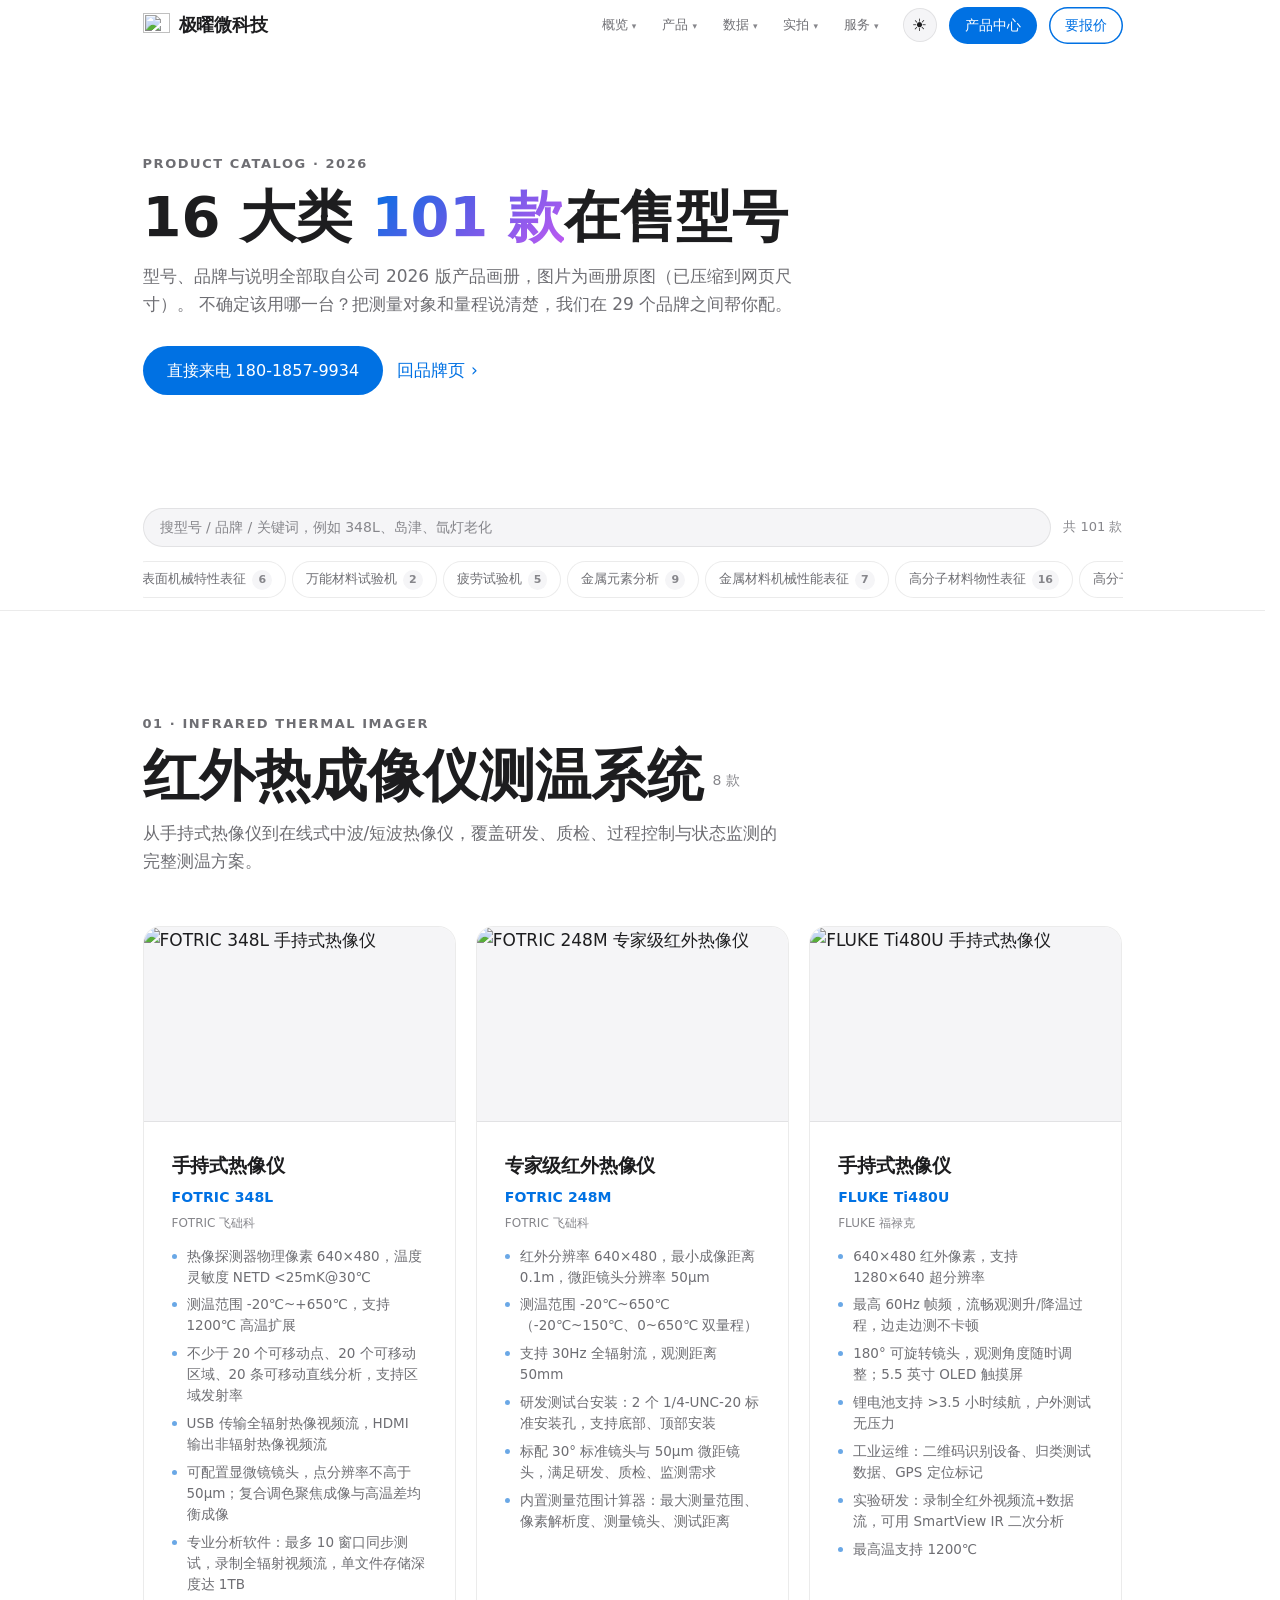
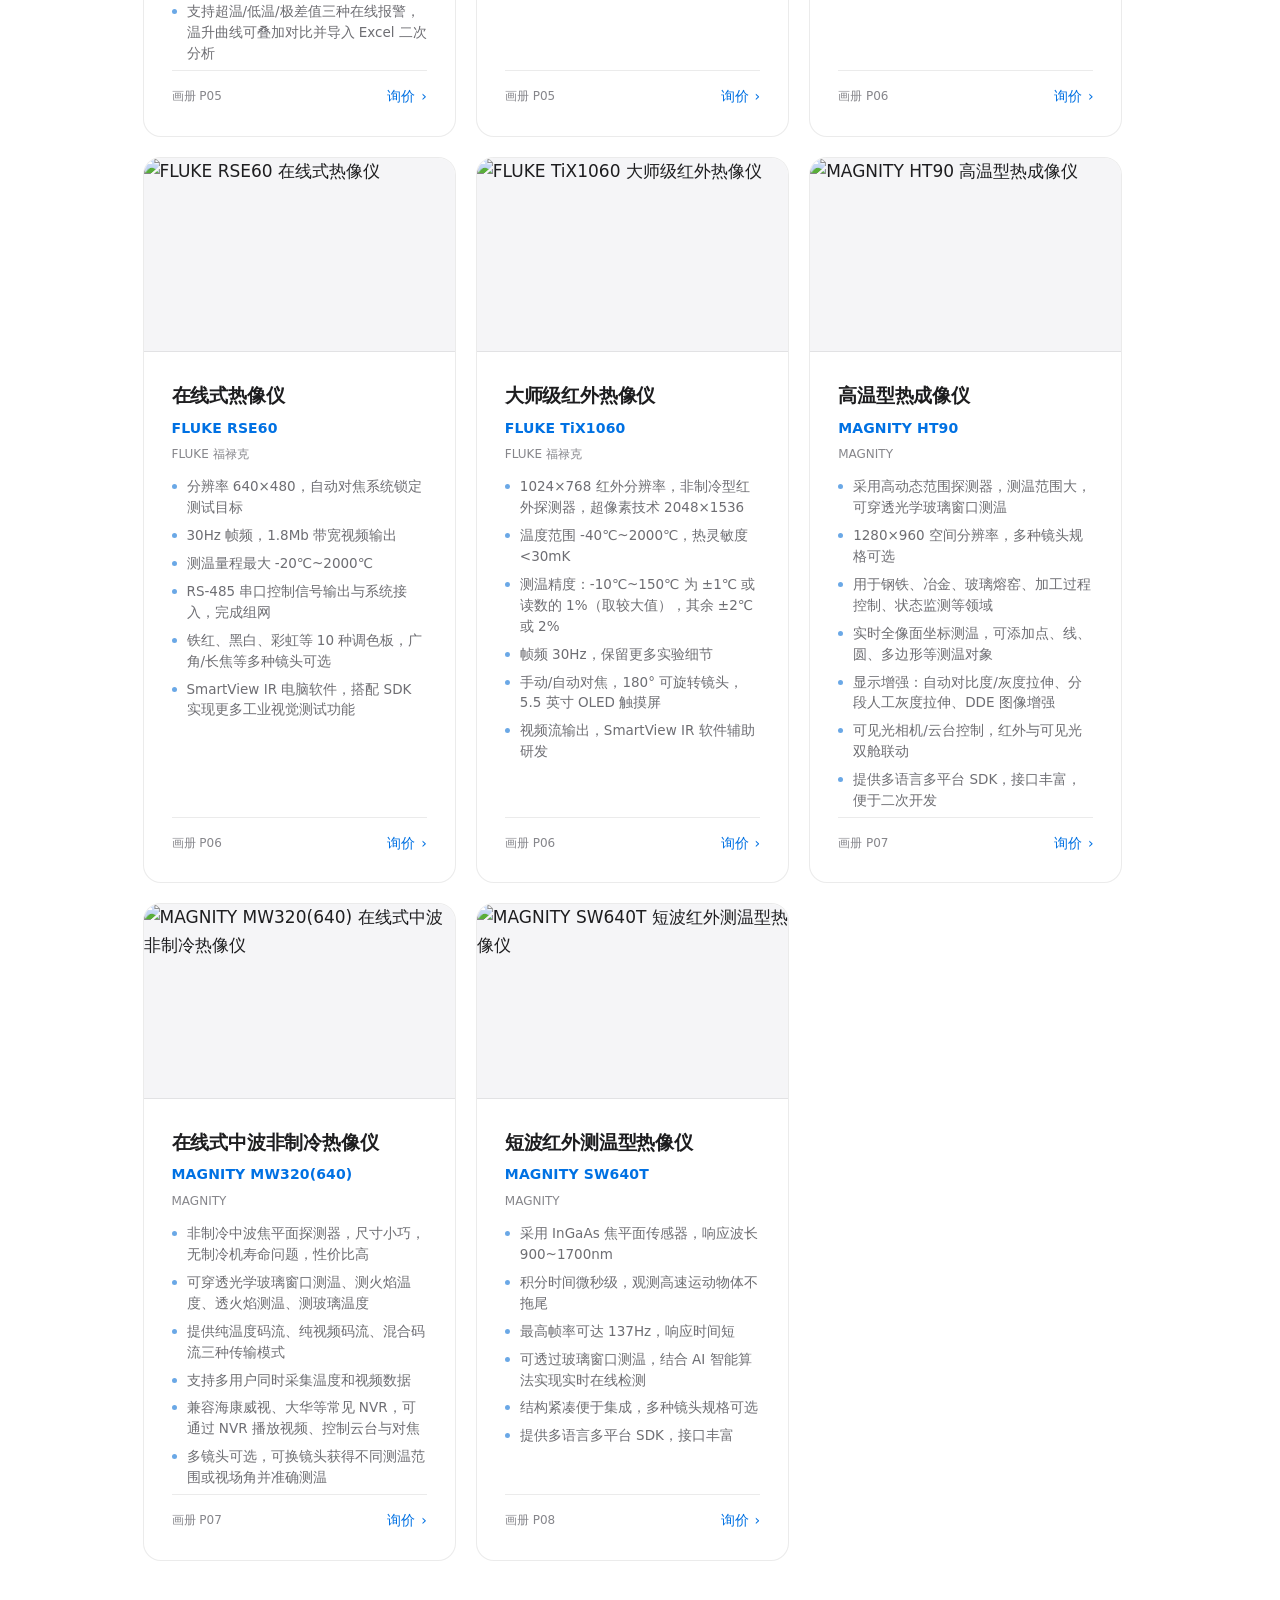
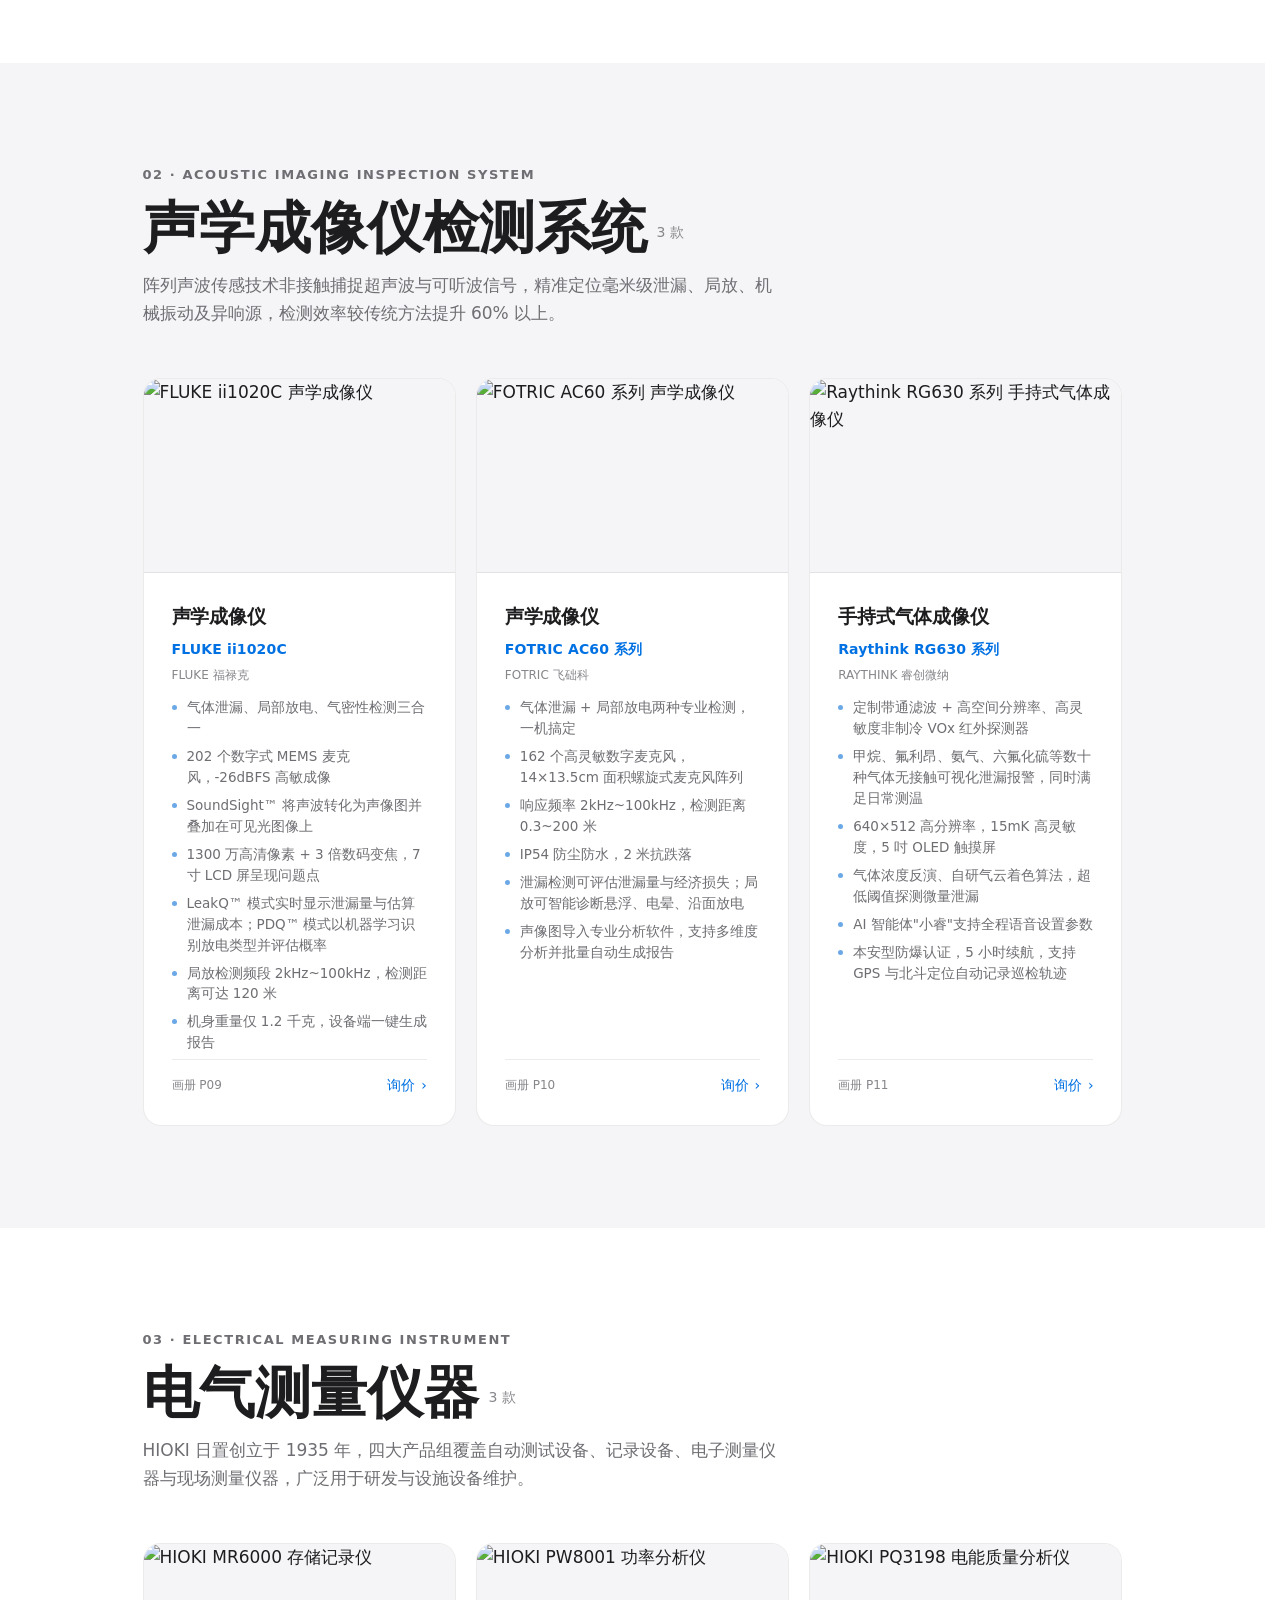
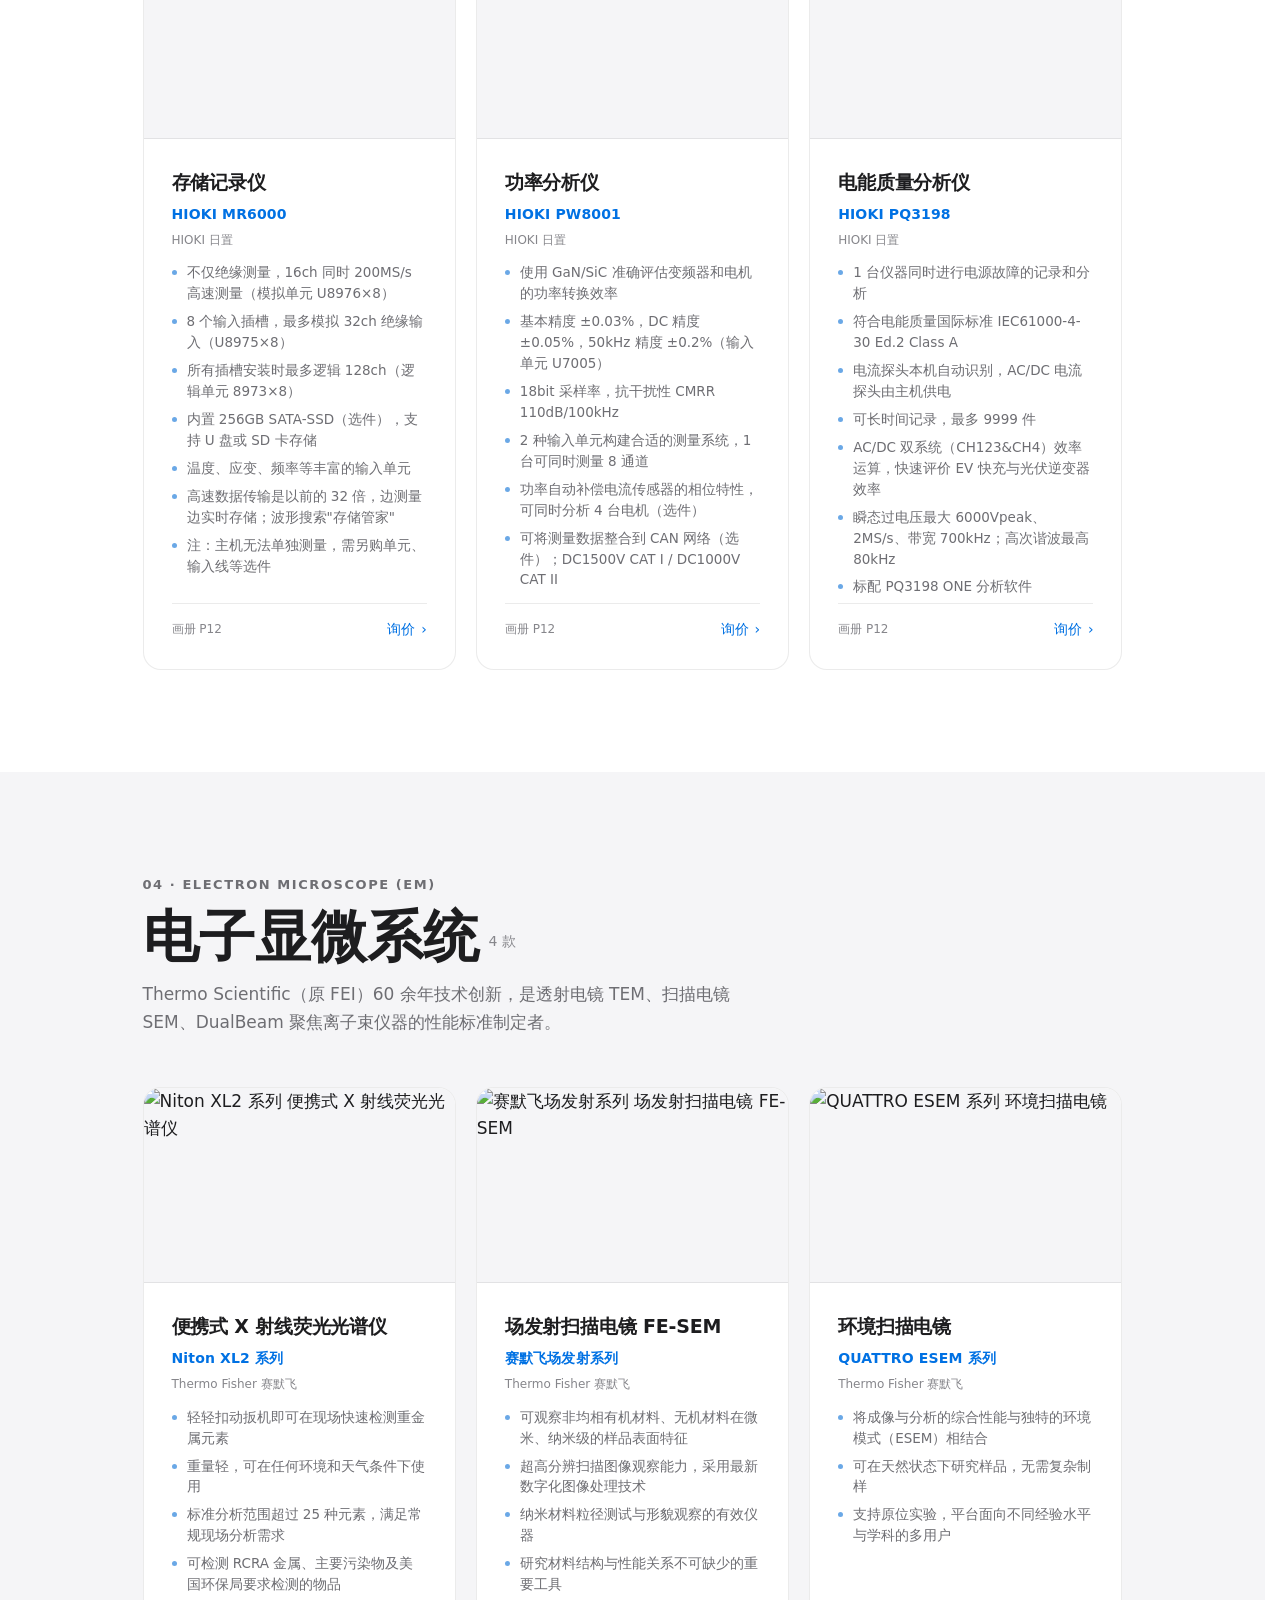
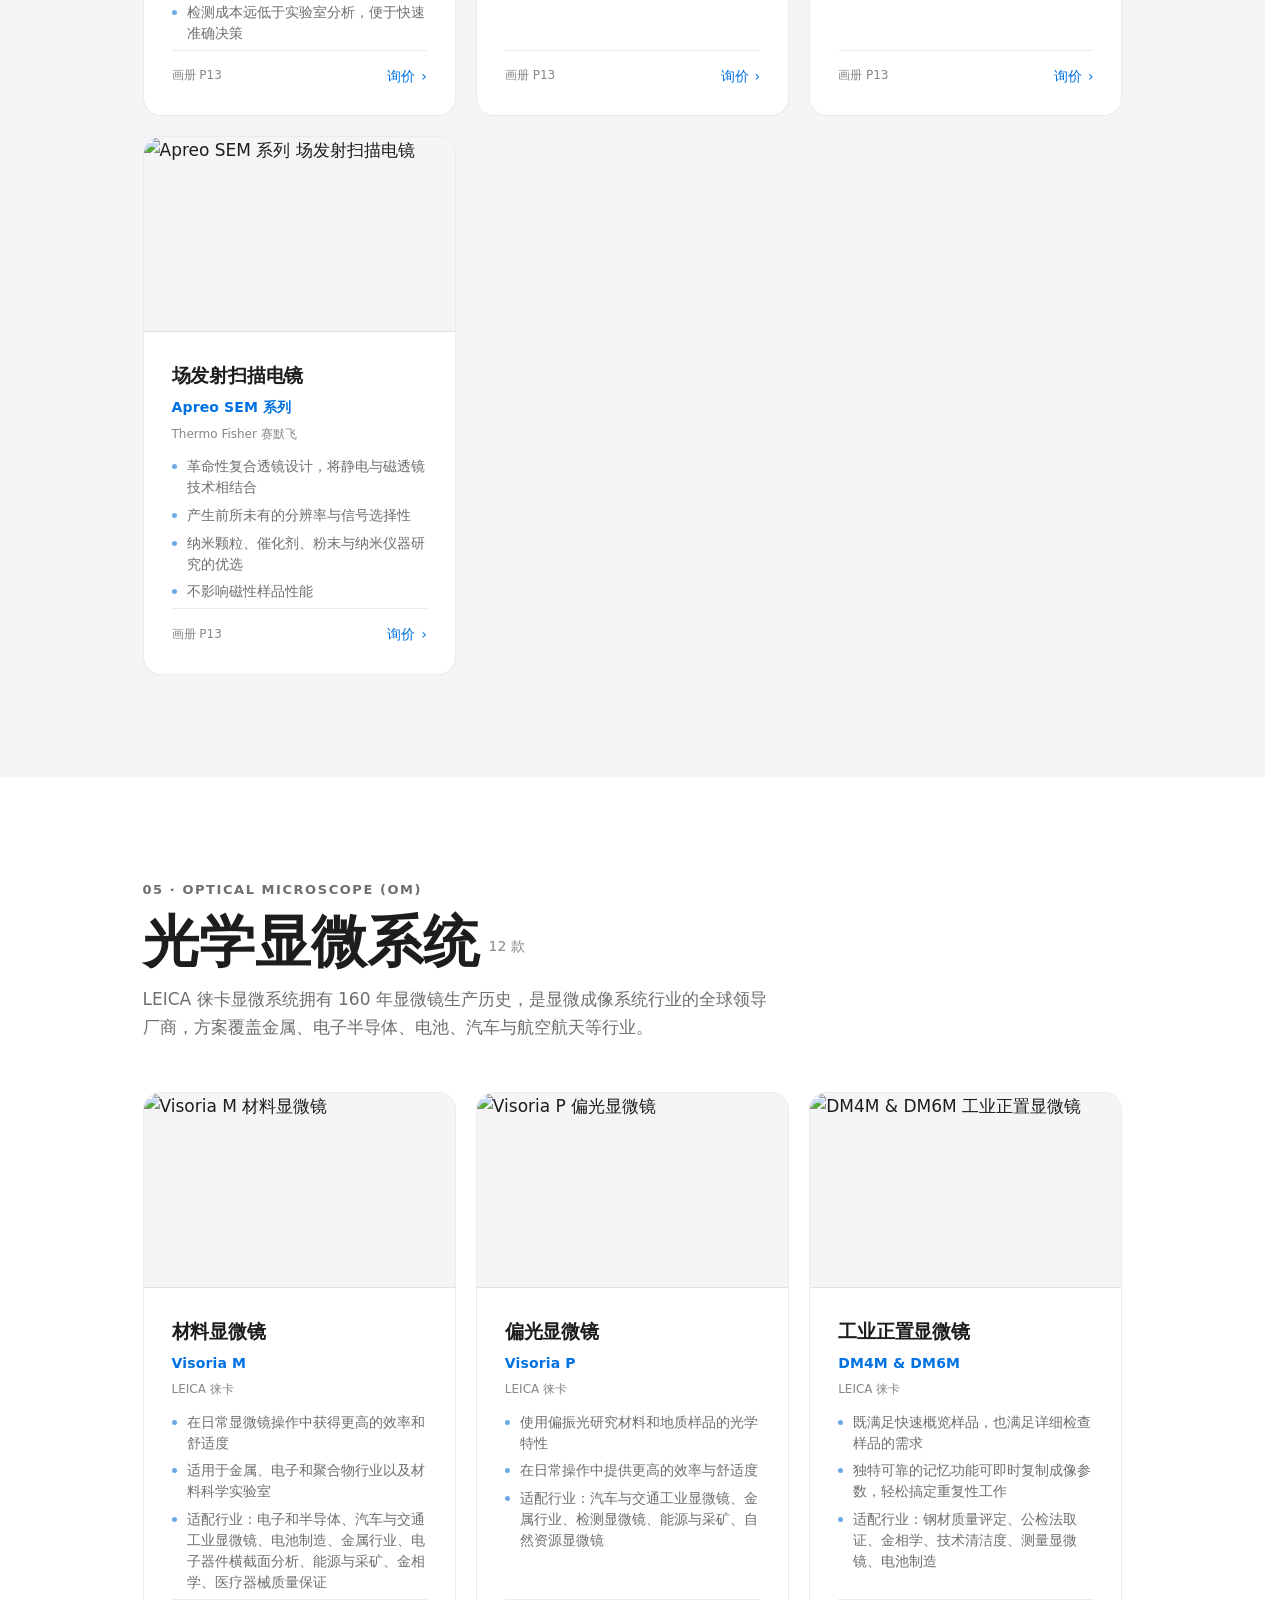
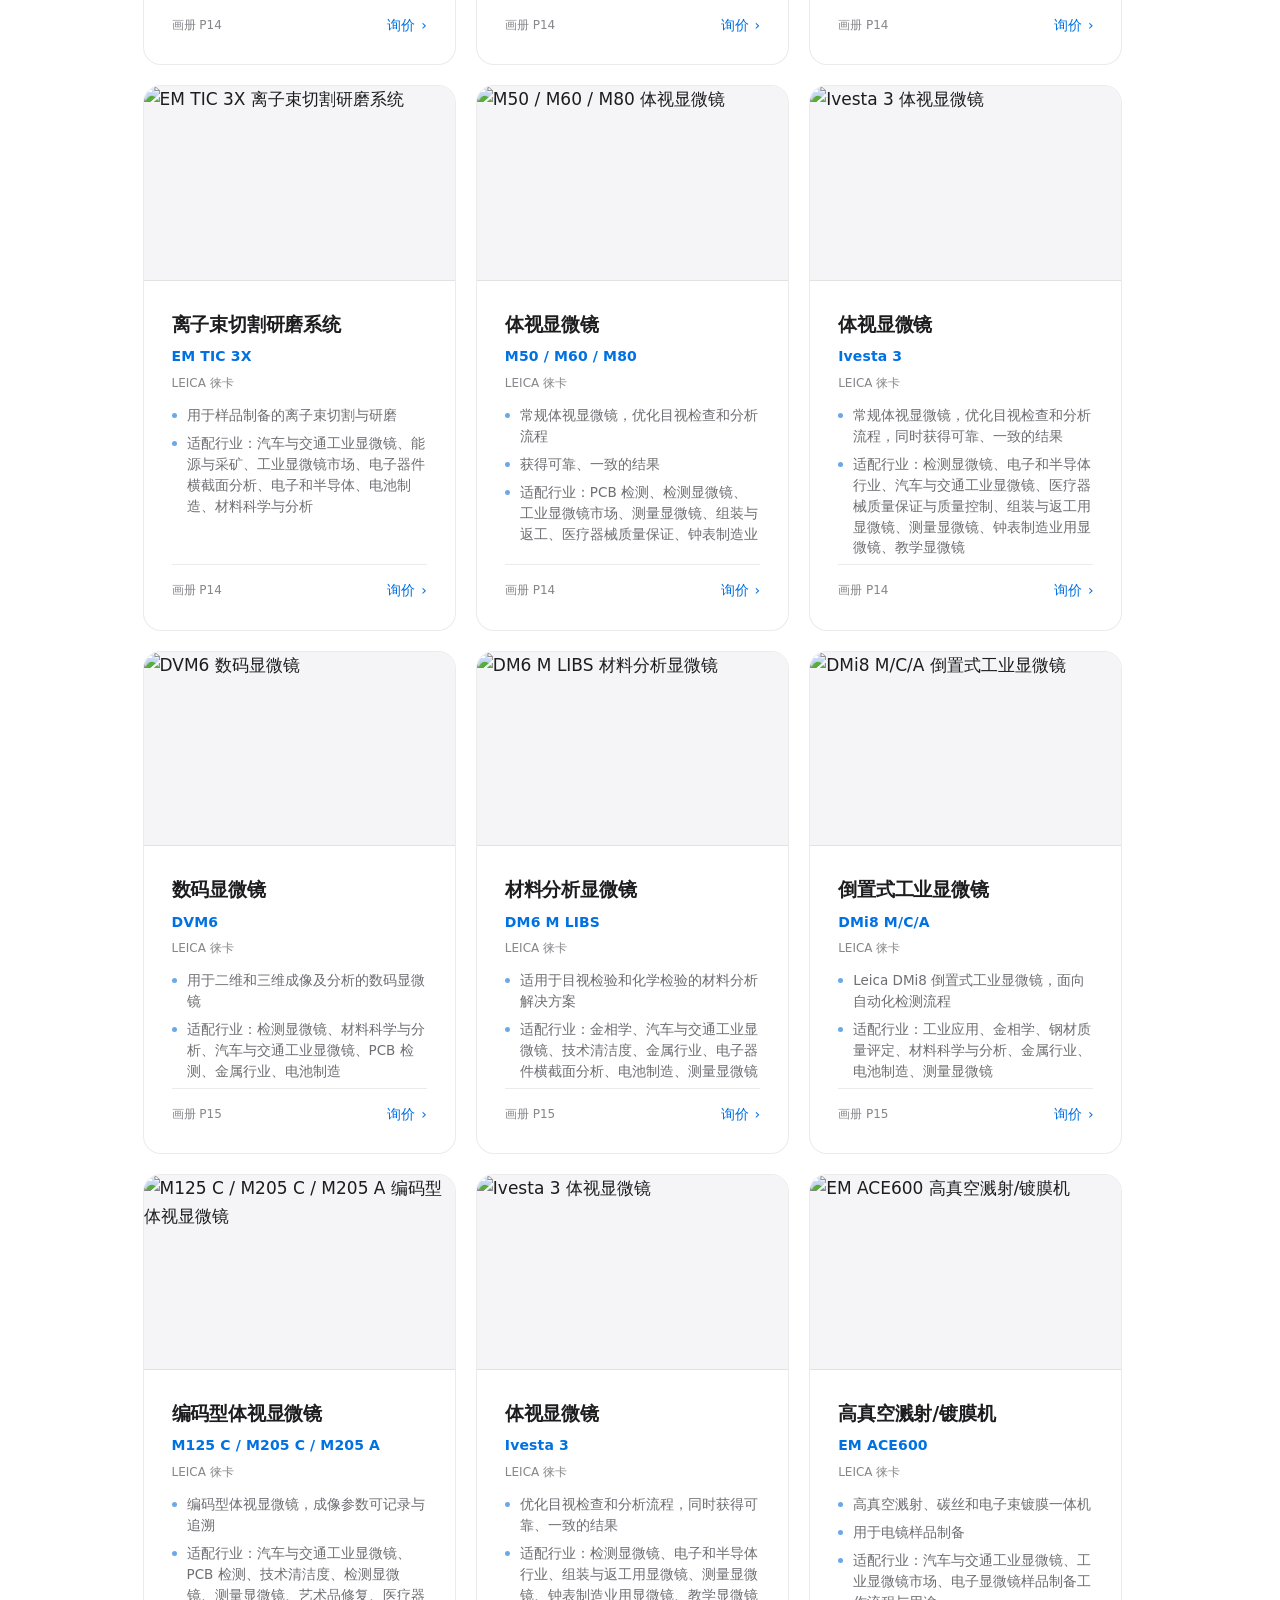
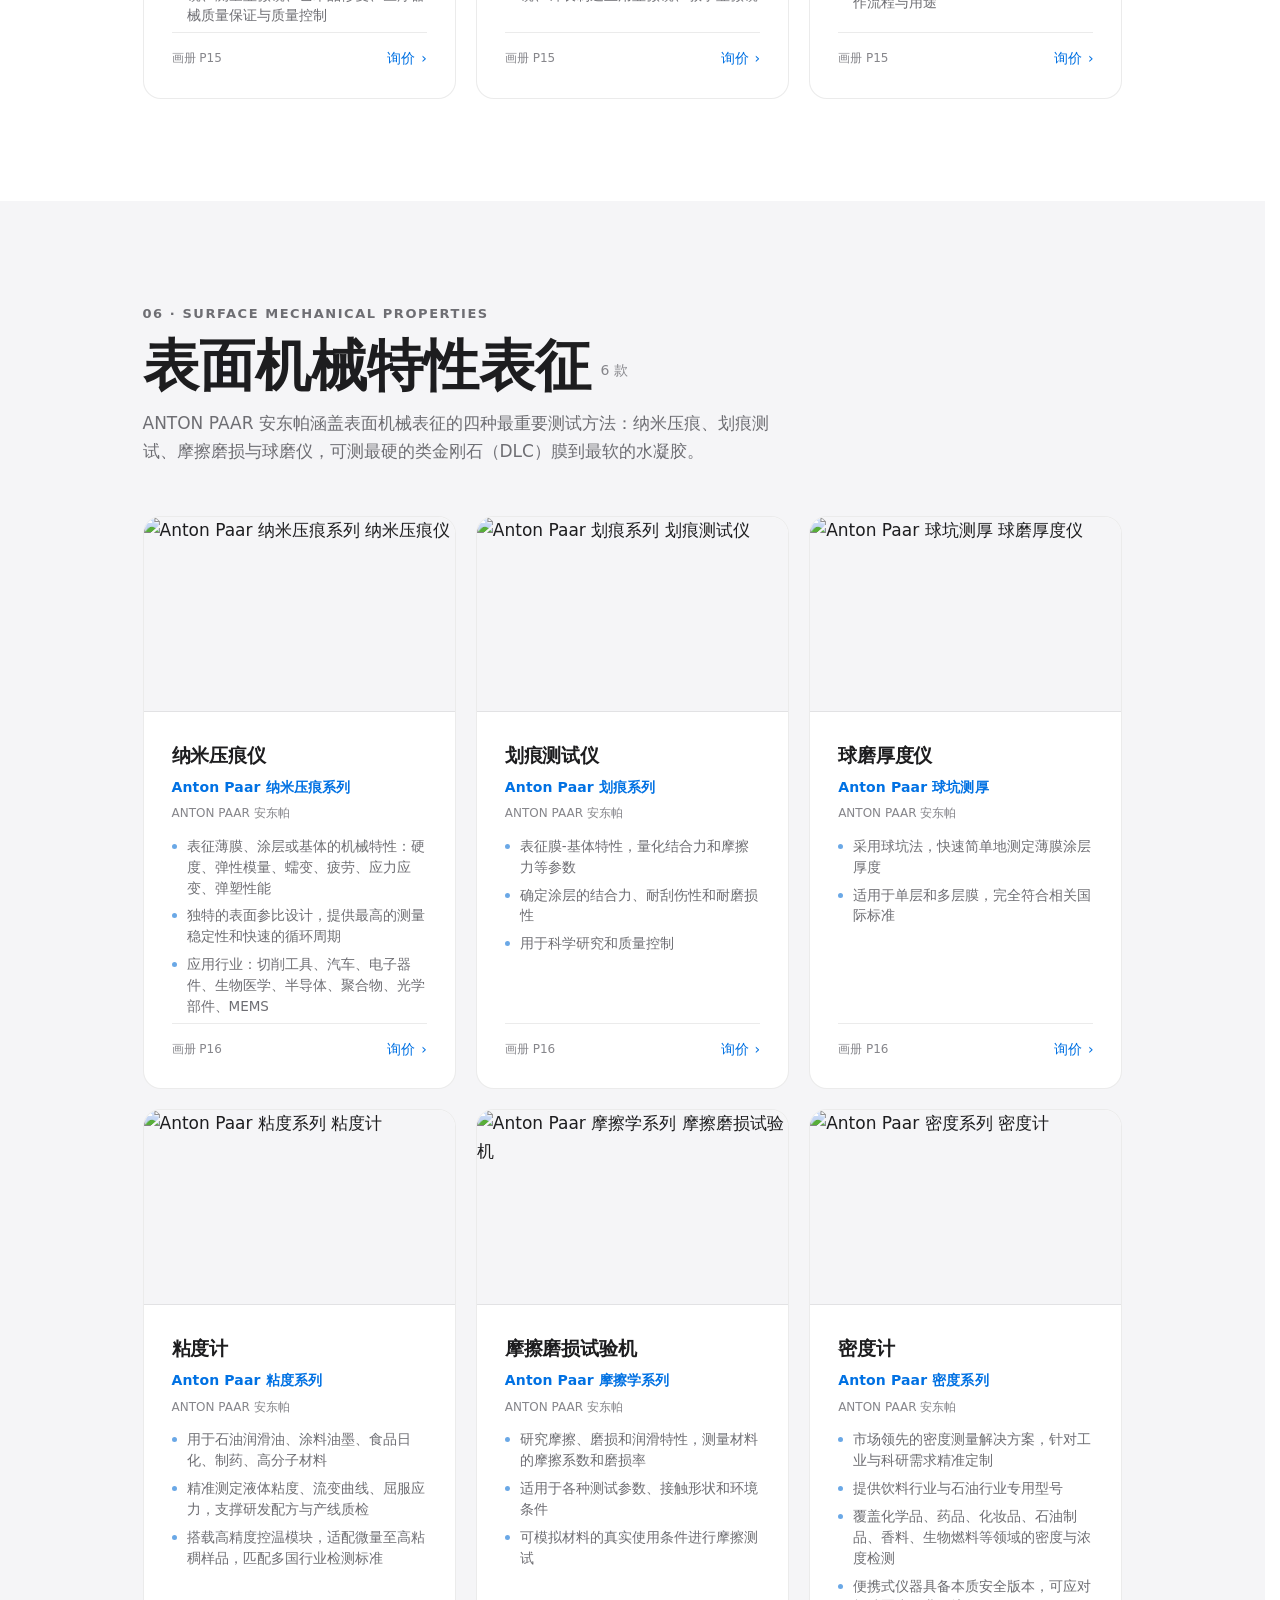
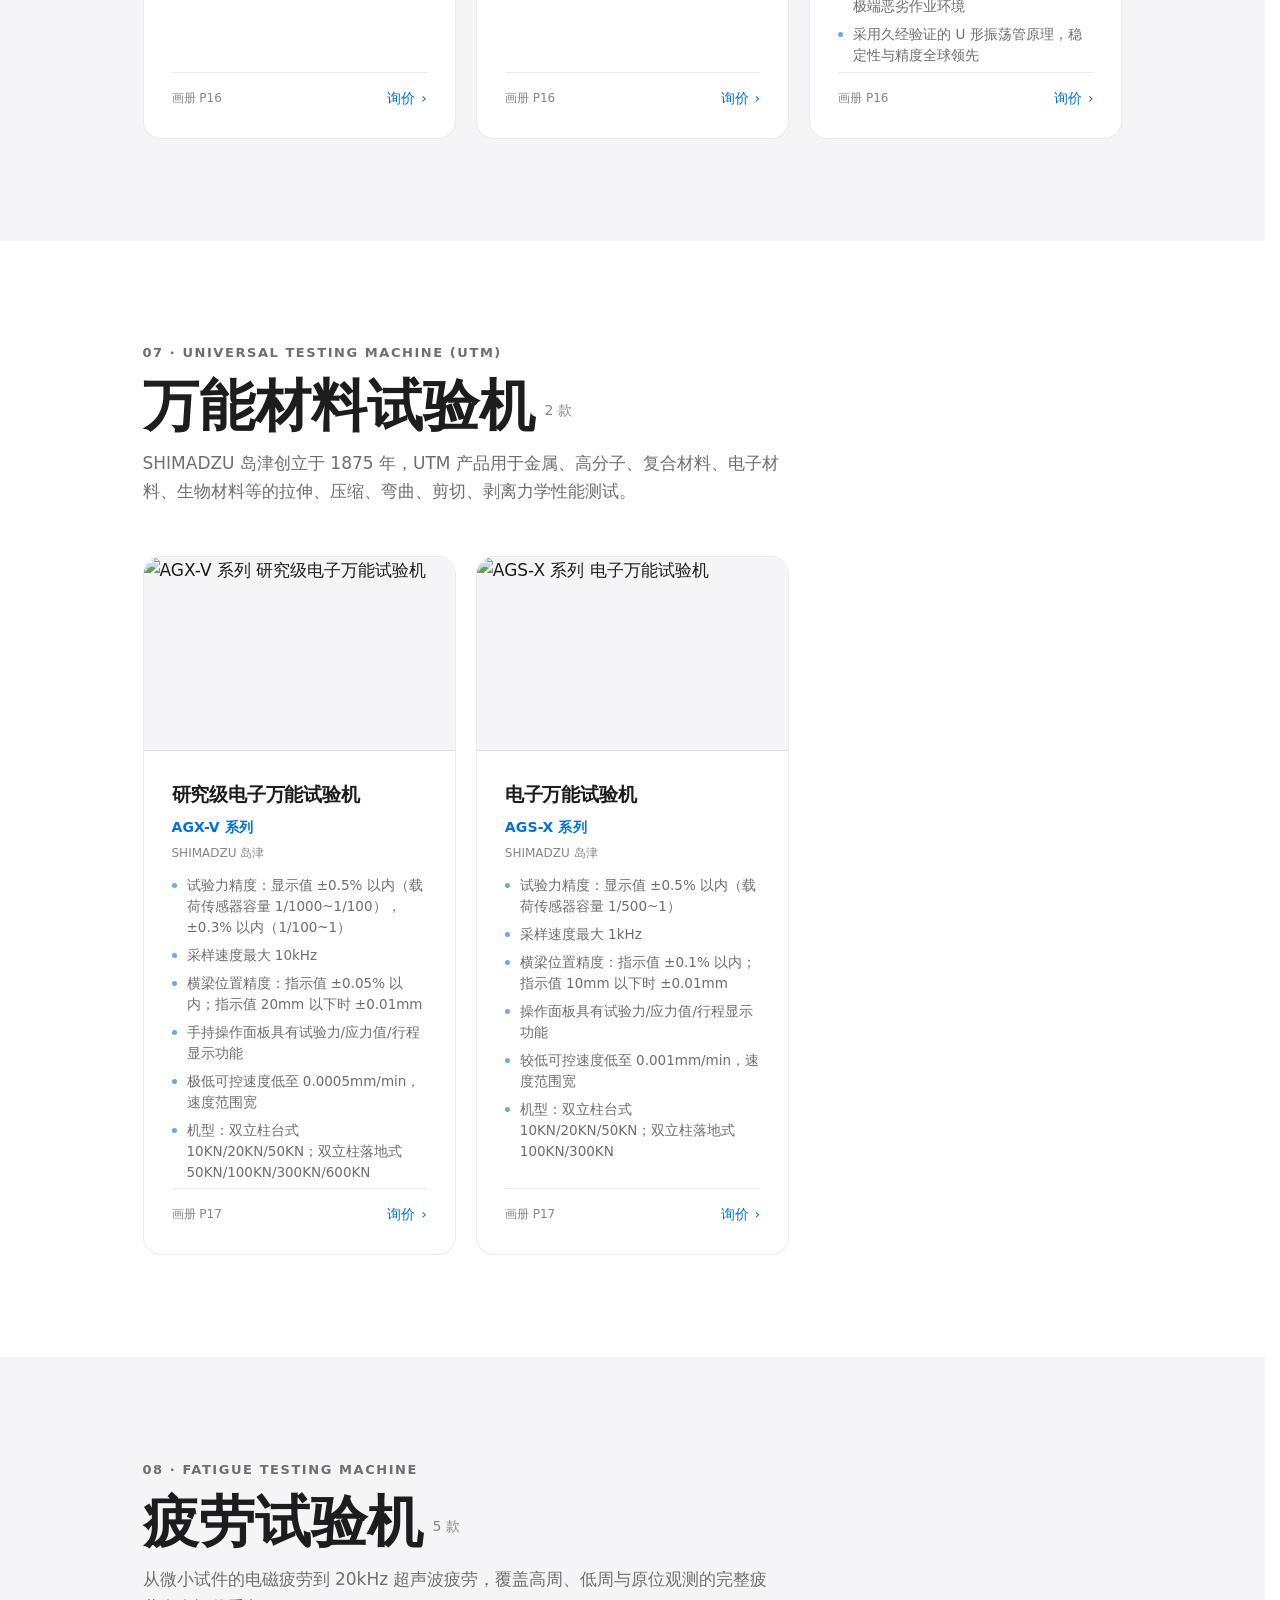
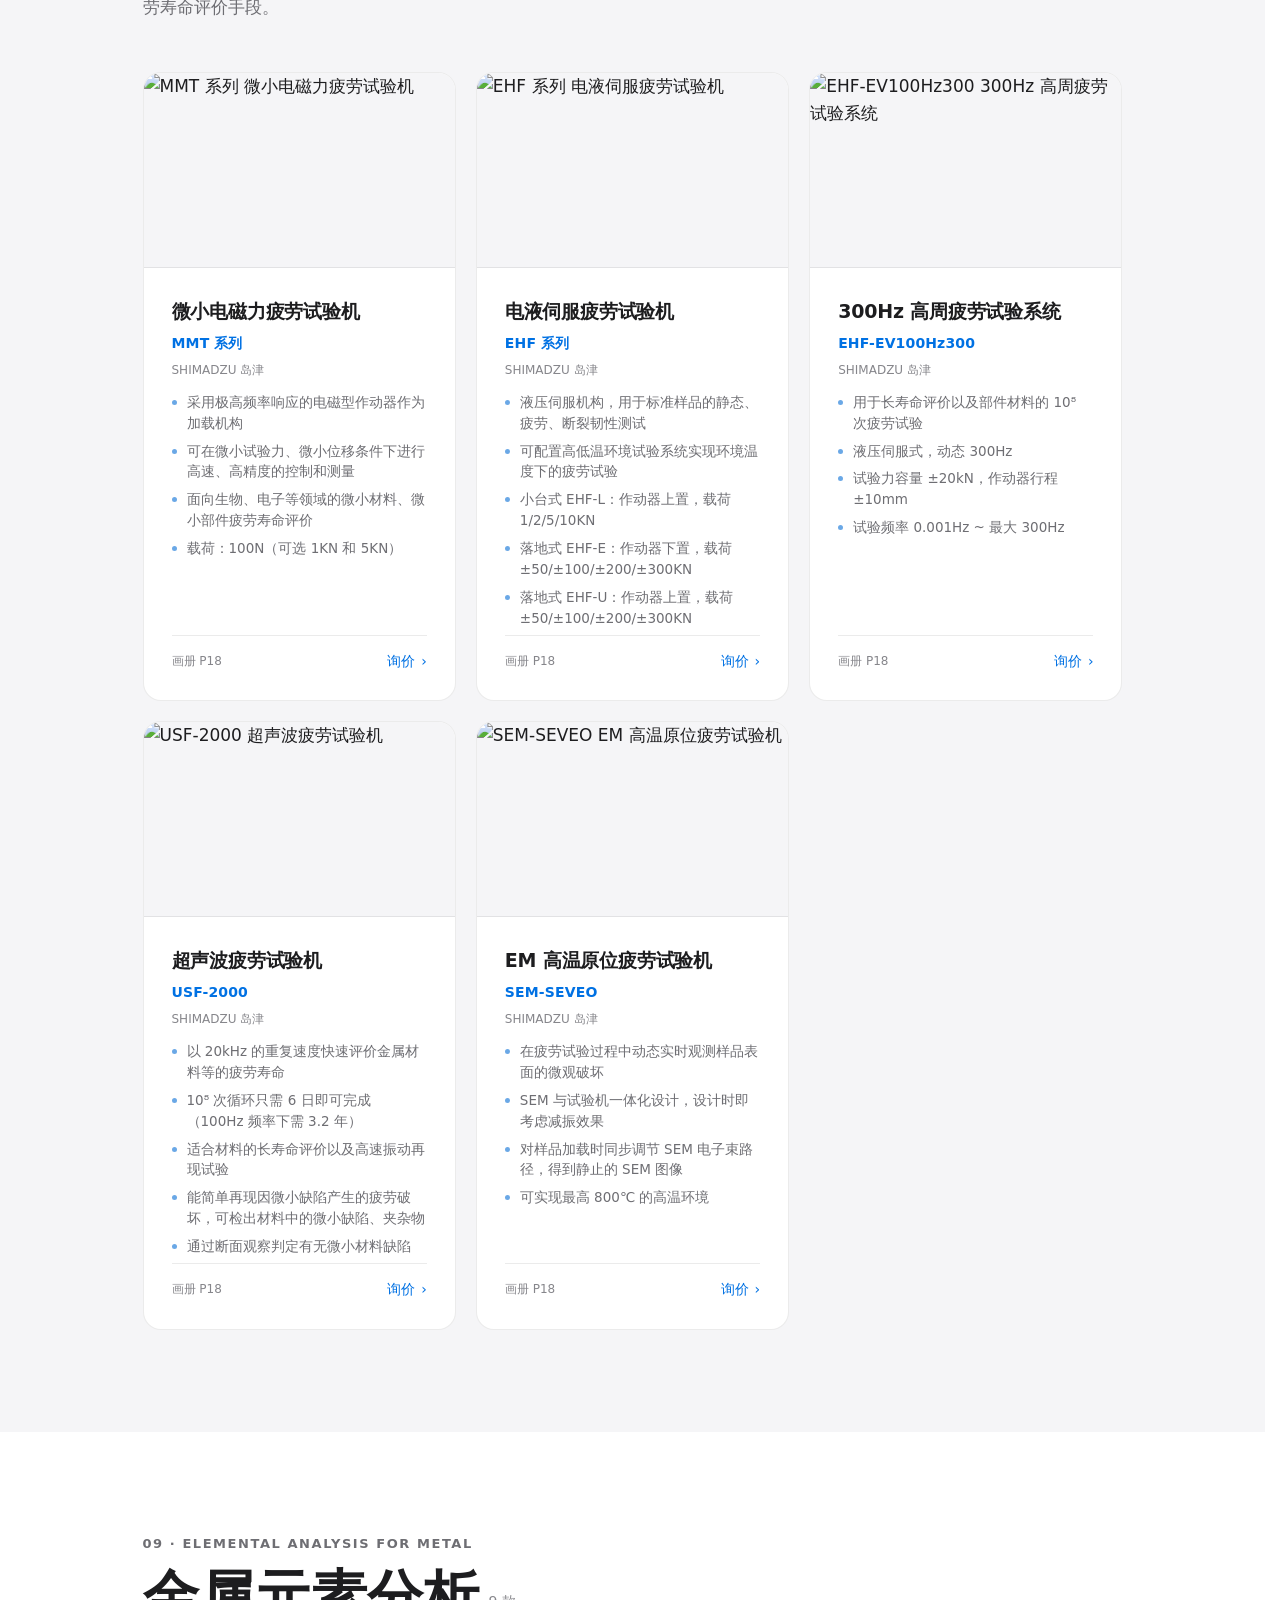
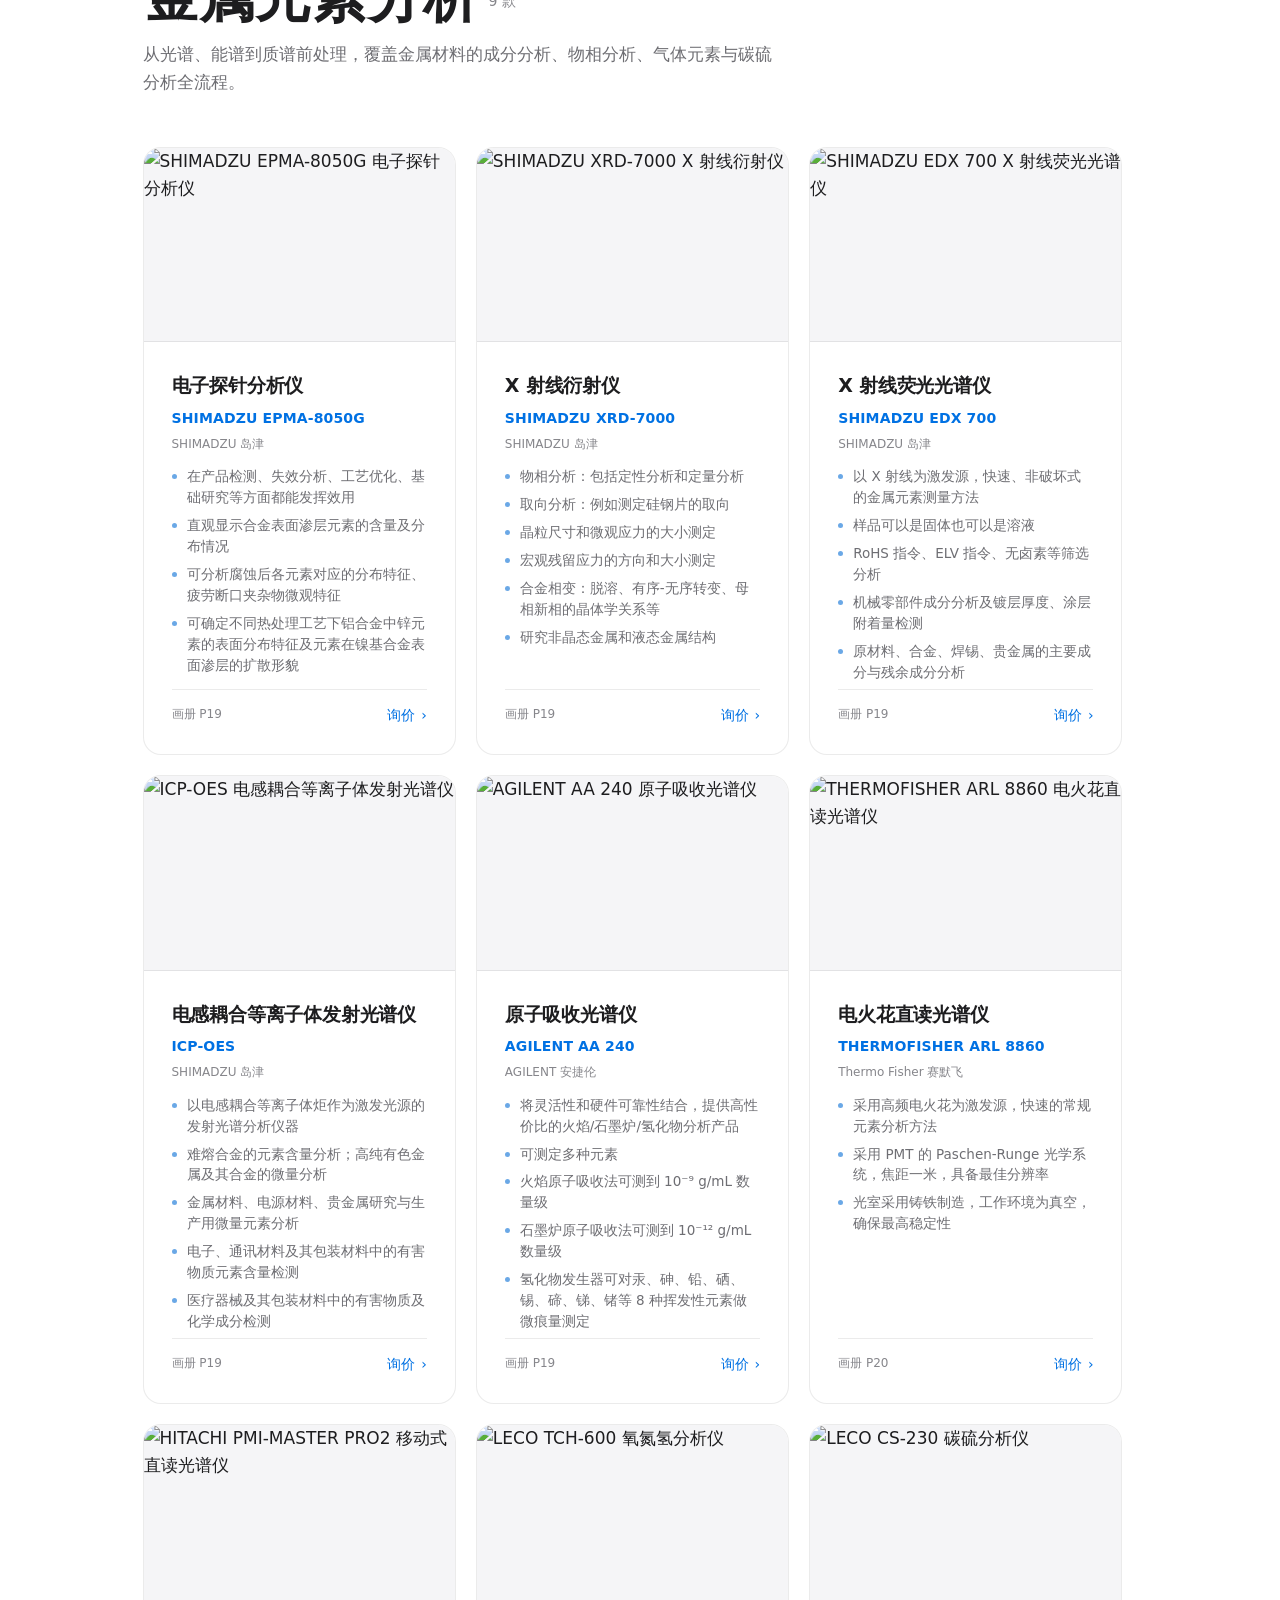
==== products.html @ 3b24b203 "Add files via upload" ====
<!DOCTYPE html>
<!--
  极曜微科技 · 产品中心（16 大类 / 101 款）
  ------------------------------------------------------------
  本页内容与图片全部取自 E:\网页\2026上海极曜微科技有限公司V1.0_0802.pdf（公司 2026 版产品画册），
  由 jiyao_tools/render-products.mjs 从 catalog.json 一次性生成，改产品请改 catalog.json 后重新生成，
  不要在 HTML 里手改（会被下次生成覆盖）。
  样式复用首页那套令牌：base.css / layout.css / effects.css / menu.css，
  本页只多两个文件：
    css/products.css  目录页特有的卡片、吸顶筛选条
    js/products.js    关键词搜索 + 分类跳转（分类跳转要减掉筛选条高度，所以没用 nav.js 的通用锚点）
  顶部导航（含六个悬停展开的面板）不在这页手写，生成时整段从 index.html 搬过来，两页共用一份。
  图片在 img/products-studio/（画册原图套影棚模板的成品，没处理到的自动回退 img/products/）。
-->
<html lang="zh-CN" data-theme="light">
<head>
<meta charset="UTF-8">
<meta name="viewport" content="width=device-width, initial-scale=1">
<title>产品中心 · 16 大类 101 款检测仪器 | 极曜微科技</title>
<meta name="description" content="上海极曜微科技有限公司产品目录：红外热像、声学成像、电子与光学显微、万能与疲劳试验机、金属元素分析、材料力学与流变、环境老化、热分析、半导体检测共 101 款型号与说明，福禄克/飞础科/徕卡/岛津/安东帕等 29 个品牌。">
<link rel="icon" type="image/png" href="img/logo-mark.png">
<link rel="stylesheet" href="css/base.css">
<link rel="stylesheet" href="css/layout.css">
<link rel="stylesheet" href="css/effects.css">
<link rel="stylesheet" href="css/products.css">
<link rel="stylesheet" href="css/menu.css">     <!-- 导航要和首页长得一样，下拉面板这套就得带上 -->
</head>
<body>

<!-- ============ 导航 ============
     整段由 sharedNav() 从 index.html 搬过来，和首页一模一样（悬停展开面板 + 产品中心胶囊）。
     当前页标记用 aria-current="page"，不用 .is-active：
     js/nav.js 的滚动高亮会把所有 .is-active 抢走（它只认本页的 section id）。 -->
<header class="nav">
  <div class="nav__inner">
    <a class="nav__logo" href="index.html"><img class="nav__mark" src="img/logo-mark.png" alt="" width="282" height="262">极曜微科技</a>
    <nav class="nav__links">
      <a href="index.html#overview" data-menu="overview" aria-expanded="false" aria-controls="menu-overview" aria-haspopup="true">概览<span class="caret" aria-hidden="true">▾</span></a>
      <a href="index.html#products" data-menu="products" aria-expanded="false" aria-controls="menu-products" aria-haspopup="true">产品<span class="caret" aria-hidden="true">▾</span></a>
      <a href="index.html#numbers" data-menu="numbers" aria-expanded="false" aria-controls="menu-numbers" aria-haspopup="true">数据<span class="caret" aria-hidden="true">▾</span></a>
      <a href="index.html#gallery" data-menu="gallery" aria-expanded="false" aria-controls="menu-gallery" aria-haspopup="true">实拍<span class="caret" aria-hidden="true">▾</span></a>
      <a href="index.html#service" data-menu="service" aria-expanded="false" aria-controls="menu-service" aria-haspopup="true">服务<span class="caret" aria-hidden="true">▾</span></a>
    </nav>
    <div class="nav__tools">
      <button class="theme-btn" type="button" aria-label="切换主题">☀</button>
      <!-- 产品中心是全站最常去的一页，导航又是"悬停展开面板"的设计（点栏目本身只开面板、不跳转），
           所以入口必须单独做成一个能直接点的胶囊，滚到任何一个位置都能一键进去。 -->
      <a class="btn btn--ghost nav__enter" aria-current="page" href="#top" style="padding:7px 16px;font-size:14px">产品中心</a>
      <a class="btn btn--ghost nav__quote" href="index.html#contact" style="padding:7px 16px;font-size:14px">要报价</a>
      <button class="nav__burger" type="button" data-menu="all" aria-label="打开菜单" aria-expanded="false" aria-controls="menu-all"><i></i></button>
    </div>
  </div>
</header>

<!-- 整页压暗 + 磨砂，靠 backdrop-filter 糊掉导航以下的全部内容。
     z-index 40 低于导航(50)和面板(51)，所以只有"背景"被糊，导航和面板自己保持清晰。 -->
<div class="menu-scrim" aria-hidden="true"></div>

<!-- ============ 六个下拉面板 ============
     写在 </header> 外面、和导航做兄弟节点，不能写进 .nav 里：
     .nav.is-stuck 有 backdrop-filter，它会变成 fixed 后代的包含块，
     窄屏那条 top:var(--nav-h);bottom:0 会被算成零高度。细节见 css/menu.css 头部注释。 -->

<div class="menu" id="menu-overview" aria-hidden="true">
  <div class="menu__inner">
    <div class="menu__cols">
      <div>
        <p class="menu__tit">极曜微科技</p>
        <a class="menu__item" href="index.html#overview">多品牌仪器一站式选型<span>红外热像、声学成像、显微观察、材料分析、力学测试</span></a>
        <a class="menu__item" href="index.html#numbers">29 个品牌 / 16 大类<span>正规授权渠道，原厂序列号可验真</span></a>
        <a class="menu__item" href="index.html#contact">上海 · 立足长三角<span>现货、报价快，售后有人接</span></a>
      </div>
      <div>
        <p class="menu__tit">怎么开始</p>
        <a class="menu__item" href="index.html#flow">不知道型号，说场景就行<span>测什么参数、预算多少、产线还是实验室</span></a>
        <a class="menu__item" href="#top">完整产品目录<span>16 大类 101 款，型号与说明均可查</span></a>
        <a class="menu__item" href="index.html#gallery">看仓库实拍<span>所见即所得，四张实拍图</span></a>
      </div>
      <div>
        <p class="menu__tit">重点看这里</p>
        <a class="menu__item" href="index.html#overview">滚动产品展示带<span>往下滚，四类主力机型一帧一帧推给你看</span></a>
        <a class="menu__item" href="index.html#service">四项服务承诺<span>正品 / 选型 / 校准 / 报价，写在合同里</span></a>
        <a class="menu__item" href="index.html#contact">直接要报价<span>180-1857-9934，常见机型当天出价</span></a>
      </div>
    </div>
    <div class="menu__foot">
      <p class="t-fine">页面说明：此处仅用于说明经营范围，正式上线前请补齐营业执照主体名称与 ICP 备案号。</p>
      <a class="link-arrow" href="#top">进产品中心 <span class="ar">›</span></a>
    </div>
  </div>
</div>

<div class="menu" id="menu-products" aria-hidden="true">
  <div class="menu__inner">
    <div class="menu__cols">
      <div>
        <p class="menu__tit">热像与声学</p>
        <a class="menu__item" href="#cat-thermal">红外热成像<span>FOTRIC 2810 / 348L、Fluke TiX1060 / Ti480U、巨哥 MAG-F6</span></a>
        <a class="menu__item" href="#cat-acoustic">声学成像<span>Fluke ii1020C 泄漏与局放二合一、FOTRIC AC60 阵列</span></a>
      </div>
      <div>
        <p class="menu__tit">显微与材料</p>
        <a class="menu__item" href="#cat-om">显微观察系统<span>徕卡 DM4M / DM18M / DCM8 / DVM6、JEOL 电镜</span></a>
        <a class="menu__item" href="#cat-metal">材料成分分析<span>岛津 XRD-7000 / EDX7000 / EPMA-8050G、力可碳硫</span></a>
        <a class="menu__item" href="#cat-utm">力学性能测试<span>岛津 AGX-V / UH-FX 2000KN、安东帕纳米压痕</span></a>
      </div>
      <div>
        <p class="menu__tit">测量与试验</p>
        <a class="menu__item" href="#cat-electrical">电参数与现场测量<span>福禄克全系万用表、钳形表、绝缘电阻、电能质量</span></a>
        <a class="menu__item" href="#cat-aging">老化与环境试验<span>氙灯、UV 紫外、臭氧、热老化烘箱</span></a>
        <a class="menu__item" href="#cat-semi">半导体 / PCB<span>来料检验、板卡故障定位、焊接质量评估</span></a>
      </div>
    </div>
    <div class="menu__foot">
      <p class="t-fine">上面八块点进去直接落到对应分类；完整目录 16 大类 101 款，带型号与画册原图。</p>
      <a class="link-arrow" href="#top">进产品中心 <span class="ar">›</span></a>
    </div>
  </div>
</div>

<div class="menu" id="menu-numbers" aria-hidden="true">
  <div class="menu__inner">
    <div class="menu__cols">
      <div>
        <p class="menu__tit">规模</p>
        <a class="menu__item" href="index.html#numbers">29 个品牌<span>代理与合作品牌，跨品牌帮你选型</span></a>
        <a class="menu__item" href="#top">16 大类品类<span>从热成像到环境试验全覆盖，明细在产品中心页</span></a>
      </div>
      <div>
        <p class="menu__tit">能力</p>
        <a class="menu__item" href="index.html#numbers">-40℃ ~ +2000℃<span>热成像测温范围，炉口高温有对应机型</span></a>
        <a class="menu__item" href="index.html#numbers">0.1 nm<span>光学表面测量纵向分辨率（徕卡 DCM8）</span></a>
      </div>
      <div>
        <p class="menu__tit">交付</p>
        <a class="menu__item" href="index.html#service">原厂序列号与保修卡<span>支持官网验真，杜绝水货翻新</span></a>
        <a class="menu__item" href="index.html#flow">四步选型流程<span>说场景 → 出方案 → 报价交期 → 交付校准</span></a>
      </div>
    </div>
    <div class="menu__foot">
      <p class="t-fine">上面这几个数都是本页数据带里的口径，没有另算一套。</p>
      <a class="link-arrow" href="index.html#numbers">看数据带 <span class="ar">›</span></a>
    </div>
  </div>
</div>

<div class="menu" id="menu-gallery" aria-hidden="true">
  <div class="menu__inner">
    <div class="menu__cols">
      <div>
        <p class="menu__tit">热像与显微</p>
        <a class="menu__item" href="index.html#gallery">红外热像仪<span>手持与在线机型</span></a>
        <a class="menu__item" href="index.html#gallery">显微镜系统<span>金相与电镜</span></a>
      </div>
      <div>
        <p class="menu__tit">测量与板级</p>
        <a class="menu__item" href="index.html#gallery">工业测量仪表<span>万用表、钳形表、绝缘测试</span></a>
        <a class="menu__item" href="index.html#gallery">半导体与 PCB<span>芯片级失效分析</span></a>
      </div>
      <div>
        <p class="menu__tit">怎么用</p>
        <a class="menu__item" href="index.html#overview">滚动展示带<span>同样的四张图，往下滚一帧一帧推</span></a>
        <a class="menu__item" href="index.html#contact">实地看机<span>提前打电话约，别白跑</span></a>
      </div>
    </div>
    <div class="menu__foot">
      <p class="t-fine">实拍横排可以左右拖动；图片是原始尺寸，还没做响应式裁切。</p>
      <a class="link-arrow" href="index.html#gallery">看实拍 <span class="ar">›</span></a>
    </div>
  </div>
</div>

<div class="menu" id="menu-service" aria-hidden="true">
  <div class="menu__inner">
    <div class="menu__cols">
      <div>
        <p class="menu__tit">正品与选型</p>
        <a class="menu__item" href="index.html#service">正品行货<span>正规授权，序列号保修卡齐全</span></a>
        <a class="menu__item" href="index.html#service">选型支持<span>多品牌之间挑最合适的型号</span></a>
      </div>
      <div>
        <p class="menu__tit">售后与报价</p>
        <a class="menu__item" href="index.html#service">售后校准<span>保修期内对接原厂，到期校准维修</span></a>
        <a class="menu__item" href="index.html#service">报价快<span>常见机型当天出价，不等邮件</span></a>
      </div>
      <div>
        <p class="menu__tit">联系</p>
        <a class="menu__item" href="tel:18018579934">180-1857-9934<span>销售热线，批量与特殊规格直接打电话</span></a>
        <a class="menu__item" href="index.html#contact">周一至周六<span>工作时间来电优先处理</span></a>
      </div>
    </div>
    <div class="menu__foot">
      <p class="t-fine">正式上线前请补齐：授权书证明页。</p>
      <a class="link-arrow" href="index.html#service">看承诺 <span class="ar">›</span></a>
    </div>
  </div>
</div>

<!-- 窄屏专用：汉堡按钮展开的整屏菜单，只放栏目级入口，不做多列 -->
<div class="menu" id="menu-all" aria-hidden="true">
  <div class="menu__inner">
    <div class="menu__cols">
      <div>
        <a class="menu__item" href="index.html#overview">概览<span>多品牌仪器一站式选型</span></a>
        <a class="menu__item" href="#top">产品中心<span>16 大类 101 款完整目录</span></a>
        <a class="menu__item" href="index.html#numbers">数据<span>29 个品牌 / 16 大类</span></a>
        <a class="menu__item" href="index.html#gallery">实拍<span>仓库实拍，所见即所得</span></a>
        <a class="menu__item" href="index.html#flow">流程<span>不知道型号，说场景就行</span></a>
        <a class="menu__item" href="index.html#service">服务<span>四项承诺写死在合同里</span></a>
        <a class="menu__item" href="tel:18018579934">180-1857-9934<span>要报价，直接打电话</span></a>
      </div>
    </div>
  </div>
</div>



<main id="top">

<!-- ============ 页头 ============ -->
<section class="section pc-top">
  <div class="wrap">
    <p class="t-eyebrow" data-rv>Product Catalog · 2026</p>
    <h1 class="t-title" data-rv style="max-width:24ch">16 大类 <span class="t-grad">101 款</span>在售型号</h1>
    <p class="t-body" data-rv style="margin-top:14px;max-width:62ch">
      型号、品牌与说明全部取自公司 2026 版产品画册，图片为画册原图（已压缩到网页尺寸）。
      不确定该用哪一台？把测量对象和量程说清楚，我们在 29 个品牌之间帮你配。
    </p>
    <div class="hero__cta" data-rv style="justify-content:flex-start">
      <a class="btn" href="tel:18018579934">直接来电 180-1857-9934</a>
      <a class="link-arrow" href="index.html">回品牌页 <span class="ar">›</span></a>
    </div>
  </div>
</section>

<!-- ============ 吸顶筛选条 ============
     sticky 的 top 用 --nav-h，正好贴在吸顶导航下面；
     分类按钮是 <button> 不是 <a>，因为跳转要额外减掉这条的高度，通用锚点脚本不知道它存在。 -->
<div class="pbar">
  <div class="pbar__in">
    <label class="psearch">
      <input id="pc-q" type="search" placeholder="搜型号 / 品牌 / 关键词，例如 348L、岛津、氙灯老化" aria-label="在产品目录里搜索">
    </label>
    <span class="pbar__n" id="pc-n">共 101 款</span>
    <div class="chips" role="group" aria-label="按分类跳转">
        <button class="chip" type="button" data-jump="cat-thermal">红外热成像仪测温系统<b>8</b></button>
        <button class="chip" type="button" data-jump="cat-acoustic">声学成像仪检测系统<b>3</b></button>
        <button class="chip" type="button" data-jump="cat-electrical">电气测量仪器<b>3</b></button>
        <button class="chip" type="button" data-jump="cat-em">电子显微系统<b>4</b></button>
        <button class="chip" type="button" data-jump="cat-om">光学显微系统<b>12</b></button>
        <button class="chip" type="button" data-jump="cat-surface">表面机械特性表征<b>6</b></button>
        <button class="chip" type="button" data-jump="cat-utm">万能材料试验机<b>2</b></button>
        <button class="chip" type="button" data-jump="cat-fatigue">疲劳试验机<b>5</b></button>
        <button class="chip" type="button" data-jump="cat-metal">金属元素分析<b>9</b></button>
        <button class="chip" type="button" data-jump="cat-metalmec">金属材料机械性能表征<b>7</b></button>
        <button class="chip" type="button" data-jump="cat-polymer">高分子材料物性表征<b>16</b></button>
        <button class="chip" type="button" data-jump="cat-rheology">高分子材料流变性能表征<b>5</b></button>
        <button class="chip" type="button" data-jump="cat-aging">高分子材料耐环境可靠性评价<b>4</b></button>
        <button class="chip" type="button" data-jump="cat-thermal-analysis">高分子材料热分析系统<b>6</b></button>
        <button class="chip" type="button" data-jump="cat-semi">半导体 / PCB / 电子材料检测<b>10</b></button>
        <button class="chip" type="button" data-jump="cat-pd">高压局放监测<b>1</b></button>
    </div>
  </div>
</div>

    <section class="section cat" id="cat-thermal">
      <div class="wrap">
        <div class="sec-head">
          <p class="t-eyebrow" data-rv>01 · Infrared Thermal Imager</p>
          <h2 class="t-title" data-rv>红外热成像仪测温系统<span class="cat-n">8 款</span></h2>
          <p class="t-body" data-rv style="margin-top:12px">从手持式热像仪到在线式中波/短波热像仪，覆盖研发、质检、过程控制与状态监测的完整测温方案。</p>
        </div>
        <div class="grid">
      <article class="card pcard" data-rv="fade" data-kw="fotric 348l 手持式热像仪 fotric 飞础科 红外热成像仪测温系统 infrared thermal imager 热像探测器物理像素 640×480，温度灵敏度 netd &lt;25mk@30℃ 测温范围 -20℃~+650℃，支持 1200℃ 高温扩展 不少于 20 个可移动点、20 个可移动区域、20 条可移动直线分析，支持区域发射率 usb 传输全辐射热像视频流，hdmi 输出非辐射热像视频流 可配置显微镜镜头，点分辨率不高于 50μm；复合调色聚焦成像与高温差均衡成像 专业分析软件：最多 10 窗口同步测试，录制全辐射视频流，单文件存储深度达 1tb 支持超温/低温/极差值三种在线报警，温升曲线可叠加对比并导入 excel 二次分析">
        <div class="pc-img"><img src="img/products-studio/p05-1.jpg" alt="FOTRIC 348L 手持式热像仪" loading="lazy" decoding="async"></div>
        <div class="pc-body">
          <h3>手持式热像仪</h3>
          <p class="pc-model">FOTRIC 348L</p>
          <p class="pc-brand">FOTRIC 飞础科</p>
          <ul class="pc-specs">
            <li>热像探测器物理像素 640×480，温度灵敏度 NETD &lt;25mK@30℃</li>
            <li>测温范围 -20℃~+650℃，支持 1200℃ 高温扩展</li>
            <li>不少于 20 个可移动点、20 个可移动区域、20 条可移动直线分析，支持区域发射率</li>
            <li>USB 传输全辐射热像视频流，HDMI 输出非辐射热像视频流</li>
            <li>可配置显微镜镜头，点分辨率不高于 50μm；复合调色聚焦成像与高温差均衡成像</li>
            <li>专业分析软件：最多 10 窗口同步测试，录制全辐射视频流，单文件存储深度达 1TB</li>
            <li>支持超温/低温/极差值三种在线报警，温升曲线可叠加对比并导入 Excel 二次分析</li>
          </ul>
          <div class="pc-foot"><span>画册 P05</span><a class="link-arrow" href="tel:18018579934">询价 <span class="ar">›</span></a></div>
        </div>
      </article>
      <article class="card pcard" data-rv="fade" data-kw="fotric 248m 专家级红外热像仪 fotric 飞础科 红外热成像仪测温系统 infrared thermal imager 红外分辨率 640×480，最小成像距离 0.1m，微距镜头分辨率 50μm 测温范围 -20℃~650℃（-20℃~150℃、0~650℃ 双量程） 支持 30hz 全辐射流，观测距离 50mm 研发测试台安装：2 个 1/4-unc-20 标准安装孔，支持底部、顶部安装 标配 30° 标准镜头与 50μm 微距镜头，满足研发、质检、监测需求 内置测量范围计算器：最大测量范围、像素解析度、测量镜头、测试距离">
        <div class="pc-img"><img src="img/products-studio/p05-1.jpg" alt="FOTRIC 248M 专家级红外热像仪" loading="lazy" decoding="async"></div>
        <div class="pc-body">
          <h3>专家级红外热像仪</h3>
          <p class="pc-model">FOTRIC 248M</p>
          <p class="pc-brand">FOTRIC 飞础科</p>
          <ul class="pc-specs">
            <li>红外分辨率 640×480，最小成像距离 0.1m，微距镜头分辨率 50μm</li>
            <li>测温范围 -20℃~650℃（-20℃~150℃、0~650℃ 双量程）</li>
            <li>支持 30Hz 全辐射流，观测距离 50mm</li>
            <li>研发测试台安装：2 个 1/4-UNC-20 标准安装孔，支持底部、顶部安装</li>
            <li>标配 30° 标准镜头与 50μm 微距镜头，满足研发、质检、监测需求</li>
            <li>内置测量范围计算器：最大测量范围、像素解析度、测量镜头、测试距离</li>
          </ul>
          <div class="pc-foot"><span>画册 P05</span><a class="link-arrow" href="tel:18018579934">询价 <span class="ar">›</span></a></div>
        </div>
      </article>
      <article class="card pcard" data-rv="fade" data-kw="fluke ti480u 手持式热像仪 fluke 福禄克 红外热成像仪测温系统 infrared thermal imager 640×480 红外像素，支持 1280×640 超分辨率 最高 60hz 帧频，流畅观测升/降温过程，边走边测不卡顿 180° 可旋转镜头，观测角度随时调整；5.5 英寸 oled 触摸屏 锂电池支持 &gt;3.5 小时续航，户外测试无压力 工业运维：二维码识别设备、归类测试数据、gps 定位标记 实验研发：录制全红外视频流+数据流，可用 smartview ir 二次分析 最高温支持 1200℃">
        <div class="pc-img"><img src="img/products-studio/p06-1.jpg" alt="FLUKE Ti480U 手持式热像仪" loading="lazy" decoding="async"></div>
        <div class="pc-body">
          <h3>手持式热像仪</h3>
          <p class="pc-model">FLUKE Ti480U</p>
          <p class="pc-brand">FLUKE 福禄克</p>
          <ul class="pc-specs">
            <li>640×480 红外像素，支持 1280×640 超分辨率</li>
            <li>最高 60Hz 帧频，流畅观测升/降温过程，边走边测不卡顿</li>
            <li>180° 可旋转镜头，观测角度随时调整；5.5 英寸 OLED 触摸屏</li>
            <li>锂电池支持 &gt;3.5 小时续航，户外测试无压力</li>
            <li>工业运维：二维码识别设备、归类测试数据、GPS 定位标记</li>
            <li>实验研发：录制全红外视频流+数据流，可用 SmartView IR 二次分析</li>
            <li>最高温支持 1200℃</li>
          </ul>
          <div class="pc-foot"><span>画册 P06</span><a class="link-arrow" href="tel:18018579934">询价 <span class="ar">›</span></a></div>
        </div>
      </article>
      <article class="card pcard" data-rv="fade" data-kw="fluke rse60 在线式热像仪 fluke 福禄克 红外热成像仪测温系统 infrared thermal imager 分辨率 640×480，自动对焦系统锁定测试目标 30hz 帧频，1.8mb 带宽视频输出 测温量程最大 -20℃~2000℃ rs-485 串口控制信号输出与系统接入，完成组网 铁红、黑白、彩虹等 10 种调色板，广角/长焦等多种镜头可选 smartview ir 电脑软件，搭配 sdk 实现更多工业视觉测试功能">
        <div class="pc-img"><img src="img/products-studio/p06-1.jpg" alt="FLUKE RSE60 在线式热像仪" loading="lazy" decoding="async"></div>
        <div class="pc-body">
          <h3>在线式热像仪</h3>
          <p class="pc-model">FLUKE RSE60</p>
          <p class="pc-brand">FLUKE 福禄克</p>
          <ul class="pc-specs">
            <li>分辨率 640×480，自动对焦系统锁定测试目标</li>
            <li>30Hz 帧频，1.8Mb 带宽视频输出</li>
            <li>测温量程最大 -20℃~2000℃</li>
            <li>RS-485 串口控制信号输出与系统接入，完成组网</li>
            <li>铁红、黑白、彩虹等 10 种调色板，广角/长焦等多种镜头可选</li>
            <li>SmartView IR 电脑软件，搭配 SDK 实现更多工业视觉测试功能</li>
          </ul>
          <div class="pc-foot"><span>画册 P06</span><a class="link-arrow" href="tel:18018579934">询价 <span class="ar">›</span></a></div>
        </div>
      </article>
      <article class="card pcard" data-rv="fade" data-kw="fluke tix1060 大师级红外热像仪 fluke 福禄克 红外热成像仪测温系统 infrared thermal imager 1024×768 红外分辨率，非制冷型红外探测器，超像素技术 2048×1536 温度范围 -40℃~2000℃，热灵敏度 &lt;30mk 测温精度：-10℃~150℃ 为 ±1℃ 或读数的 1%（取较大值），其余 ±2℃ 或 2% 帧频 30hz，保留更多实验细节 手动/自动对焦，180° 可旋转镜头，5.5 英寸 oled 触摸屏 视频流输出，smartview ir 软件辅助研发">
        <div class="pc-img"><img src="img/products-studio/p06-3.jpg" alt="FLUKE TiX1060 大师级红外热像仪" loading="lazy" decoding="async"></div>
        <div class="pc-body">
          <h3>大师级红外热像仪</h3>
          <p class="pc-model">FLUKE TiX1060</p>
          <p class="pc-brand">FLUKE 福禄克</p>
          <ul class="pc-specs">
            <li>1024×768 红外分辨率，非制冷型红外探测器，超像素技术 2048×1536</li>
            <li>温度范围 -40℃~2000℃，热灵敏度 &lt;30mK</li>
            <li>测温精度：-10℃~150℃ 为 ±1℃ 或读数的 1%（取较大值），其余 ±2℃ 或 2%</li>
            <li>帧频 30Hz，保留更多实验细节</li>
            <li>手动/自动对焦，180° 可旋转镜头，5.5 英寸 OLED 触摸屏</li>
            <li>视频流输出，SmartView IR 软件辅助研发</li>
          </ul>
          <div class="pc-foot"><span>画册 P06</span><a class="link-arrow" href="tel:18018579934">询价 <span class="ar">›</span></a></div>
        </div>
      </article>
      <article class="card pcard" data-rv="fade" data-kw="magnity ht90 高温型热成像仪 magnity 红外热成像仪测温系统 infrared thermal imager 采用高动态范围探测器，测温范围大，可穿透光学玻璃窗口测温 1280×960 空间分辨率，多种镜头规格可选 用于钢铁、冶金、玻璃熔窑、加工过程控制、状态监测等领域 实时全像面坐标测温，可添加点、线、圆、多边形等测温对象 显示增强：自动对比度/灰度拉伸、分段人工灰度拉伸、dde 图像增强 可见光相机/云台控制，红外与可见光双舱联动 提供多语言多平台 sdk，接口丰富，便于二次开发">
        <div class="pc-img"><img src="img/products-studio/p07-1.jpg" alt="MAGNITY HT90 高温型热成像仪" loading="lazy" decoding="async"></div>
        <div class="pc-body">
          <h3>高温型热成像仪</h3>
          <p class="pc-model">MAGNITY HT90</p>
          <p class="pc-brand">MAGNITY</p>
          <ul class="pc-specs">
            <li>采用高动态范围探测器，测温范围大，可穿透光学玻璃窗口测温</li>
            <li>1280×960 空间分辨率，多种镜头规格可选</li>
            <li>用于钢铁、冶金、玻璃熔窑、加工过程控制、状态监测等领域</li>
            <li>实时全像面坐标测温，可添加点、线、圆、多边形等测温对象</li>
            <li>显示增强：自动对比度/灰度拉伸、分段人工灰度拉伸、DDE 图像增强</li>
            <li>可见光相机/云台控制，红外与可见光双舱联动</li>
            <li>提供多语言多平台 SDK，接口丰富，便于二次开发</li>
          </ul>
          <div class="pc-foot"><span>画册 P07</span><a class="link-arrow" href="tel:18018579934">询价 <span class="ar">›</span></a></div>
        </div>
      </article>
      <article class="card pcard" data-rv="fade" data-kw="magnity mw320(640) 在线式中波非制冷热像仪 magnity 红外热成像仪测温系统 infrared thermal imager 非制冷中波焦平面探测器，尺寸小巧，无制冷机寿命问题，性价比高 可穿透光学玻璃窗口测温、测火焰温度、透火焰测温、测玻璃温度 提供纯温度码流、纯视频码流、混合码流三种传输模式 支持多用户同时采集温度和视频数据 兼容海康威视、大华等常见 nvr，可通过 nvr 播放视频、控制云台与对焦 多镜头可选，可换镜头获得不同测温范围或视场角并准确测温">
        <div class="pc-img"><img src="img/products-studio/p07-2.jpg" alt="MAGNITY MW320(640) 在线式中波非制冷热像仪" loading="lazy" decoding="async"></div>
        <div class="pc-body">
          <h3>在线式中波非制冷热像仪</h3>
          <p class="pc-model">MAGNITY MW320(640)</p>
          <p class="pc-brand">MAGNITY</p>
          <ul class="pc-specs">
            <li>非制冷中波焦平面探测器，尺寸小巧，无制冷机寿命问题，性价比高</li>
            <li>可穿透光学玻璃窗口测温、测火焰温度、透火焰测温、测玻璃温度</li>
            <li>提供纯温度码流、纯视频码流、混合码流三种传输模式</li>
            <li>支持多用户同时采集温度和视频数据</li>
            <li>兼容海康威视、大华等常见 NVR，可通过 NVR 播放视频、控制云台与对焦</li>
            <li>多镜头可选，可换镜头获得不同测温范围或视场角并准确测温</li>
          </ul>
          <div class="pc-foot"><span>画册 P07</span><a class="link-arrow" href="tel:18018579934">询价 <span class="ar">›</span></a></div>
        </div>
      </article>
      <article class="card pcard" data-rv="fade" data-kw="magnity sw640t 短波红外测温型热像仪 magnity 红外热成像仪测温系统 infrared thermal imager 采用 ingaas 焦平面传感器，响应波长 900~1700nm 积分时间微秒级，观测高速运动物体不拖尾 最高帧率可达 137hz，响应时间短 可透过玻璃窗口测温，结合 ai 智能算法实现实时在线检测 结构紧凑便于集成，多种镜头规格可选 提供多语言多平台 sdk，接口丰富">
        <div class="pc-img"><img src="img/products-studio/p08-1.jpg" alt="MAGNITY SW640T 短波红外测温型热像仪" loading="lazy" decoding="async"></div>
        <div class="pc-body">
          <h3>短波红外测温型热像仪</h3>
          <p class="pc-model">MAGNITY SW640T</p>
          <p class="pc-brand">MAGNITY</p>
          <ul class="pc-specs">
            <li>采用 InGaAs 焦平面传感器，响应波长 900~1700nm</li>
            <li>积分时间微秒级，观测高速运动物体不拖尾</li>
            <li>最高帧率可达 137Hz，响应时间短</li>
            <li>可透过玻璃窗口测温，结合 AI 智能算法实现实时在线检测</li>
            <li>结构紧凑便于集成，多种镜头规格可选</li>
            <li>提供多语言多平台 SDK，接口丰富</li>
          </ul>
          <div class="pc-foot"><span>画册 P08</span><a class="link-arrow" href="tel:18018579934">询价 <span class="ar">›</span></a></div>
        </div>
      </article>
        </div>
      </div>
    </section>
    <section class="section cat section--alt" id="cat-acoustic">
      <div class="wrap">
        <div class="sec-head">
          <p class="t-eyebrow" data-rv>02 · Acoustic Imaging Inspection System</p>
          <h2 class="t-title" data-rv>声学成像仪检测系统<span class="cat-n">3 款</span></h2>
          <p class="t-body" data-rv style="margin-top:12px">阵列声波传感技术非接触捕捉超声波与可听波信号，精准定位毫米级泄漏、局放、机械振动及异响源，检测效率较传统方法提升 60% 以上。</p>
        </div>
        <div class="grid">
      <article class="card pcard" data-rv="fade" data-kw="fluke ii1020c 声学成像仪 fluke 福禄克 声学成像仪检测系统 acoustic imaging inspection system 气体泄漏、局部放电、气密性检测三合一 202 个数字式 mems 麦克风，-26dbfs 高敏成像 soundsight™ 将声波转化为声像图并叠加在可见光图像上 1300 万高清像素 + 3 倍数码变焦，7 寸 lcd 屏呈现问题点 leakq™ 模式实时显示泄漏量与估算泄漏成本；pdq™ 模式以机器学习识别放电类型并评估概率 局放检测频段 2khz~100khz，检测距离可达 120 米 机身重量仅 1.2 千克，设备端一键生成报告">
        <div class="pc-img"><img src="img/products-studio/p09-1.jpg" alt="FLUKE ii1020C 声学成像仪" loading="lazy" decoding="async"></div>
        <div class="pc-body">
          <h3>声学成像仪</h3>
          <p class="pc-model">FLUKE ii1020C</p>
          <p class="pc-brand">FLUKE 福禄克</p>
          <ul class="pc-specs">
            <li>气体泄漏、局部放电、气密性检测三合一</li>
            <li>202 个数字式 MEMS 麦克风，-26dBFS 高敏成像</li>
            <li>SoundSight™ 将声波转化为声像图并叠加在可见光图像上</li>
            <li>1300 万高清像素 + 3 倍数码变焦，7 寸 LCD 屏呈现问题点</li>
            <li>LeakQ™ 模式实时显示泄漏量与估算泄漏成本；PDQ™ 模式以机器学习识别放电类型并评估概率</li>
            <li>局放检测频段 2kHz~100kHz，检测距离可达 120 米</li>
            <li>机身重量仅 1.2 千克，设备端一键生成报告</li>
          </ul>
          <div class="pc-foot"><span>画册 P09</span><a class="link-arrow" href="tel:18018579934">询价 <span class="ar">›</span></a></div>
        </div>
      </article>
      <article class="card pcard" data-rv="fade" data-kw="fotric ac60 系列 声学成像仪 fotric 飞础科 声学成像仪检测系统 acoustic imaging inspection system 气体泄漏 + 局部放电两种专业检测，一机搞定 162 个高灵敏数字麦克风，14×13.5cm 面积螺旋式麦克风阵列 响应频率 2khz~100khz，检测距离 0.3~200 米 ip54 防尘防水，2 米抗跌落 泄漏检测可评估泄漏量与经济损失；局放可智能诊断悬浮、电晕、沿面放电 声像图导入专业分析软件，支持多维度分析并批量自动生成报告">
        <div class="pc-img"><img src="img/products-studio/p10-1.jpg" alt="FOTRIC AC60 系列 声学成像仪" loading="lazy" decoding="async"></div>
        <div class="pc-body">
          <h3>声学成像仪</h3>
          <p class="pc-model">FOTRIC AC60 系列</p>
          <p class="pc-brand">FOTRIC 飞础科</p>
          <ul class="pc-specs">
            <li>气体泄漏 + 局部放电两种专业检测，一机搞定</li>
            <li>162 个高灵敏数字麦克风，14×13.5cm 面积螺旋式麦克风阵列</li>
            <li>响应频率 2kHz~100kHz，检测距离 0.3~200 米</li>
            <li>IP54 防尘防水，2 米抗跌落</li>
            <li>泄漏检测可评估泄漏量与经济损失；局放可智能诊断悬浮、电晕、沿面放电</li>
            <li>声像图导入专业分析软件，支持多维度分析并批量自动生成报告</li>
          </ul>
          <div class="pc-foot"><span>画册 P10</span><a class="link-arrow" href="tel:18018579934">询价 <span class="ar">›</span></a></div>
        </div>
      </article>
      <article class="card pcard" data-rv="fade" data-kw="raythink rg630 系列 手持式气体成像仪 raythink 睿创微纳 声学成像仪检测系统 acoustic imaging inspection system 定制带通滤波 + 高空间分辨率、高灵敏度非制冷 vox 红外探测器 甲烷、氟利昂、氨气、六氟化硫等数十种气体无接触可视化泄漏报警，同时满足日常测温 640×512 高分辨率，15mk 高灵敏度，5 吋 oled 触摸屏 气体浓度反演、自研气云着色算法，超低阈值探测微量泄漏 ai 智能体&quot;小睿&quot;支持全程语音设置参数 本安型防爆认证，5 小时续航，支持 gps 与北斗定位自动记录巡检轨迹">
        <div class="pc-img"><img src="img/products-studio/p11-1.jpg" alt="Raythink RG630 系列 手持式气体成像仪" loading="lazy" decoding="async"></div>
        <div class="pc-body">
          <h3>手持式气体成像仪</h3>
          <p class="pc-model">Raythink RG630 系列</p>
          <p class="pc-brand">RAYTHINK 睿创微纳</p>
          <ul class="pc-specs">
            <li>定制带通滤波 + 高空间分辨率、高灵敏度非制冷 VOx 红外探测器</li>
            <li>甲烷、氟利昂、氨气、六氟化硫等数十种气体无接触可视化泄漏报警，同时满足日常测温</li>
            <li>640×512 高分辨率，15mK 高灵敏度，5 吋 OLED 触摸屏</li>
            <li>气体浓度反演、自研气云着色算法，超低阈值探测微量泄漏</li>
            <li>AI 智能体&quot;小睿&quot;支持全程语音设置参数</li>
            <li>本安型防爆认证，5 小时续航，支持 GPS 与北斗定位自动记录巡检轨迹</li>
          </ul>
          <div class="pc-foot"><span>画册 P11</span><a class="link-arrow" href="tel:18018579934">询价 <span class="ar">›</span></a></div>
        </div>
      </article>
        </div>
      </div>
    </section>
    <section class="section cat" id="cat-electrical">
      <div class="wrap">
        <div class="sec-head">
          <p class="t-eyebrow" data-rv>03 · Electrical Measuring Instrument</p>
          <h2 class="t-title" data-rv>电气测量仪器<span class="cat-n">3 款</span></h2>
          <p class="t-body" data-rv style="margin-top:12px">HIOKI 日置创立于 1935 年，四大产品组覆盖自动测试设备、记录设备、电子测量仪器与现场测量仪器，广泛用于研发与设施设备维护。</p>
        </div>
        <div class="grid">
      <article class="card pcard" data-rv="fade" data-kw="hioki mr6000 存储记录仪 hioki 日置 电气测量仪器 electrical measuring instrument 不仅绝缘测量，16ch 同时 200ms/s 高速测量（模拟单元 u8976×8） 8 个输入插槽，最多模拟 32ch 绝缘输入（u8975×8） 所有插槽安装时最多逻辑 128ch（逻辑单元 8973×8） 内置 256gb sata-ssd（选件），支持 u 盘或 sd 卡存储 温度、应变、频率等丰富的输入单元 高速数据传输是以前的 32 倍，边测量边实时存储；波形搜索&quot;存储管家&quot; 注：主机无法单独测量，需另购单元、输入线等选件">
        <div class="pc-img"><img src="img/products-studio/p12-1.jpg" alt="HIOKI MR6000 存储记录仪" loading="lazy" decoding="async"></div>
        <div class="pc-body">
          <h3>存储记录仪</h3>
          <p class="pc-model">HIOKI MR6000</p>
          <p class="pc-brand">HIOKI 日置</p>
          <ul class="pc-specs">
            <li>不仅绝缘测量，16ch 同时 200MS/s 高速测量（模拟单元 U8976×8）</li>
            <li>8 个输入插槽，最多模拟 32ch 绝缘输入（U8975×8）</li>
            <li>所有插槽安装时最多逻辑 128ch（逻辑单元 8973×8）</li>
            <li>内置 256GB SATA-SSD（选件），支持 U 盘或 SD 卡存储</li>
            <li>温度、应变、频率等丰富的输入单元</li>
            <li>高速数据传输是以前的 32 倍，边测量边实时存储；波形搜索&quot;存储管家&quot;</li>
            <li>注：主机无法单独测量，需另购单元、输入线等选件</li>
          </ul>
          <div class="pc-foot"><span>画册 P12</span><a class="link-arrow" href="tel:18018579934">询价 <span class="ar">›</span></a></div>
        </div>
      </article>
      <article class="card pcard" data-rv="fade" data-kw="hioki pw8001 功率分析仪 hioki 日置 电气测量仪器 electrical measuring instrument 使用 gan/sic 准确评估变频器和电机的功率转换效率 基本精度 ±0.03%，dc 精度 ±0.05%，50khz 精度 ±0.2%（输入单元 u7005） 18bit 采样率，抗干扰性 cmrr 110db/100khz 2 种输入单元构建合适的测量系统，1 台可同时测量 8 通道 功率自动补偿电流传感器的相位特性，可同时分析 4 台电机（选件） 可将测量数据整合到 can 网络（选件）；dc1500v cat i / dc1000v cat ii">
        <div class="pc-img"><img src="img/products-studio/p12-2.jpg" alt="HIOKI PW8001 功率分析仪" loading="lazy" decoding="async"></div>
        <div class="pc-body">
          <h3>功率分析仪</h3>
          <p class="pc-model">HIOKI PW8001</p>
          <p class="pc-brand">HIOKI 日置</p>
          <ul class="pc-specs">
            <li>使用 GaN/SiC 准确评估变频器和电机的功率转换效率</li>
            <li>基本精度 ±0.03%，DC 精度 ±0.05%，50kHz 精度 ±0.2%（输入单元 U7005）</li>
            <li>18bit 采样率，抗干扰性 CMRR 110dB/100kHz</li>
            <li>2 种输入单元构建合适的测量系统，1 台可同时测量 8 通道</li>
            <li>功率自动补偿电流传感器的相位特性，可同时分析 4 台电机（选件）</li>
            <li>可将测量数据整合到 CAN 网络（选件）；DC1500V CAT I / DC1000V CAT II</li>
          </ul>
          <div class="pc-foot"><span>画册 P12</span><a class="link-arrow" href="tel:18018579934">询价 <span class="ar">›</span></a></div>
        </div>
      </article>
      <article class="card pcard" data-rv="fade" data-kw="hioki pq3198 电能质量分析仪 hioki 日置 电气测量仪器 electrical measuring instrument 1 台仪器同时进行电源故障的记录和分析 符合电能质量国际标准 iec61000-4-30 ed.2 class a 电流探头本机自动识别，ac/dc 电流探头由主机供电 可长时间记录，最多 9999 件 ac/dc 双系统（ch123&amp;ch4）效率运算，快速评价 ev 快充与光伏逆变器效率 瞬态过电压最大 6000vpeak、2ms/s、带宽 700khz；高次谐波最高 80khz 标配 pq3198 one 分析软件">
        <div class="pc-img"><img src="img/products-studio/p12-3.jpg" alt="HIOKI PQ3198 电能质量分析仪" loading="lazy" decoding="async"></div>
        <div class="pc-body">
          <h3>电能质量分析仪</h3>
          <p class="pc-model">HIOKI PQ3198</p>
          <p class="pc-brand">HIOKI 日置</p>
          <ul class="pc-specs">
            <li>1 台仪器同时进行电源故障的记录和分析</li>
            <li>符合电能质量国际标准 IEC61000-4-30 Ed.2 Class A</li>
            <li>电流探头本机自动识别，AC/DC 电流探头由主机供电</li>
            <li>可长时间记录，最多 9999 件</li>
            <li>AC/DC 双系统（CH123&amp;CH4）效率运算，快速评价 EV 快充与光伏逆变器效率</li>
            <li>瞬态过电压最大 6000Vpeak、2MS/s、带宽 700kHz；高次谐波最高 80kHz</li>
            <li>标配 PQ3198 ONE 分析软件</li>
          </ul>
          <div class="pc-foot"><span>画册 P12</span><a class="link-arrow" href="tel:18018579934">询价 <span class="ar">›</span></a></div>
        </div>
      </article>
        </div>
      </div>
    </section>
    <section class="section cat section--alt" id="cat-em">
      <div class="wrap">
        <div class="sec-head">
          <p class="t-eyebrow" data-rv>04 · Electron Microscope (EM)</p>
          <h2 class="t-title" data-rv>电子显微系统<span class="cat-n">4 款</span></h2>
          <p class="t-body" data-rv style="margin-top:12px">Thermo Scientific（原 FEI）60 余年技术创新，是透射电镜 TEM、扫描电镜 SEM、DualBeam 聚焦离子束仪器的性能标准制定者。</p>
        </div>
        <div class="grid">
      <article class="card pcard" data-rv="fade" data-kw="niton xl2 系列 便携式 x 射线荧光光谱仪 thermo fisher 赛默飞 电子显微系统 electron microscope (em) 轻轻扣动扳机即可在现场快速检测重金属元素 重量轻，可在任何环境和天气条件下使用 标准分析范围超过 25 种元素，满足常规现场分析需求 可检测 rcra 金属、主要污染物及美国环保局要求检测的物品 检测成本远低于实验室分析，便于快速准确决策">
        <div class="pc-img"><img src="img/products-studio/p13-2.jpg" alt="Niton XL2 系列 便携式 X 射线荧光光谱仪" loading="lazy" decoding="async"></div>
        <div class="pc-body">
          <h3>便携式 X 射线荧光光谱仪</h3>
          <p class="pc-model">Niton XL2 系列</p>
          <p class="pc-brand">Thermo Fisher 赛默飞</p>
          <ul class="pc-specs">
            <li>轻轻扣动扳机即可在现场快速检测重金属元素</li>
            <li>重量轻，可在任何环境和天气条件下使用</li>
            <li>标准分析范围超过 25 种元素，满足常规现场分析需求</li>
            <li>可检测 RCRA 金属、主要污染物及美国环保局要求检测的物品</li>
            <li>检测成本远低于实验室分析，便于快速准确决策</li>
          </ul>
          <div class="pc-foot"><span>画册 P13</span><a class="link-arrow" href="tel:18018579934">询价 <span class="ar">›</span></a></div>
        </div>
      </article>
      <article class="card pcard" data-rv="fade" data-kw="赛默飞场发射系列 场发射扫描电镜 fe-sem thermo fisher 赛默飞 电子显微系统 electron microscope (em) 可观察非均相有机材料、无机材料在微米、纳米级的样品表面特征 超高分辨扫描图像观察能力，采用最新数字化图像处理技术 纳米材料粒径测试与形貌观察的有效仪器 研究材料结构与性能关系不可缺少的重要工具">
        <div class="pc-img"><img src="img/products-studio/p13-3.jpg" alt="赛默飞场发射系列 场发射扫描电镜 FE-SEM" loading="lazy" decoding="async"></div>
        <div class="pc-body">
          <h3>场发射扫描电镜 FE-SEM</h3>
          <p class="pc-model">赛默飞场发射系列</p>
          <p class="pc-brand">Thermo Fisher 赛默飞</p>
          <ul class="pc-specs">
            <li>可观察非均相有机材料、无机材料在微米、纳米级的样品表面特征</li>
            <li>超高分辨扫描图像观察能力，采用最新数字化图像处理技术</li>
            <li>纳米材料粒径测试与形貌观察的有效仪器</li>
            <li>研究材料结构与性能关系不可缺少的重要工具</li>
          </ul>
          <div class="pc-foot"><span>画册 P13</span><a class="link-arrow" href="tel:18018579934">询价 <span class="ar">›</span></a></div>
        </div>
      </article>
      <article class="card pcard" data-rv="fade" data-kw="quattro esem 系列 环境扫描电镜 thermo fisher 赛默飞 电子显微系统 electron microscope (em) 将成像与分析的综合性能与独特的环境模式（esem）相结合 可在天然状态下研究样品，无需复杂制样 支持原位实验，平台面向不同经验水平与学科的多用户">
        <div class="pc-img"><img src="img/products-studio/p13-3.jpg" alt="QUATTRO ESEM 系列 环境扫描电镜" loading="lazy" decoding="async"></div>
        <div class="pc-body">
          <h3>环境扫描电镜</h3>
          <p class="pc-model">QUATTRO ESEM 系列</p>
          <p class="pc-brand">Thermo Fisher 赛默飞</p>
          <ul class="pc-specs">
            <li>将成像与分析的综合性能与独特的环境模式（ESEM）相结合</li>
            <li>可在天然状态下研究样品，无需复杂制样</li>
            <li>支持原位实验，平台面向不同经验水平与学科的多用户</li>
          </ul>
          <div class="pc-foot"><span>画册 P13</span><a class="link-arrow" href="tel:18018579934">询价 <span class="ar">›</span></a></div>
        </div>
      </article>
      <article class="card pcard" data-rv="fade" data-kw="apreo sem 系列 场发射扫描电镜 thermo fisher 赛默飞 电子显微系统 electron microscope (em) 革命性复合透镜设计，将静电与磁透镜技术相结合 产生前所未有的分辨率与信号选择性 纳米颗粒、催化剂、粉末与纳米仪器研究的优选 不影响磁性样品性能">
        <div class="pc-img"><img src="img/products-studio/p13-4.jpg" alt="Apreo SEM 系列 场发射扫描电镜" loading="lazy" decoding="async"></div>
        <div class="pc-body">
          <h3>场发射扫描电镜</h3>
          <p class="pc-model">Apreo SEM 系列</p>
          <p class="pc-brand">Thermo Fisher 赛默飞</p>
          <ul class="pc-specs">
            <li>革命性复合透镜设计，将静电与磁透镜技术相结合</li>
            <li>产生前所未有的分辨率与信号选择性</li>
            <li>纳米颗粒、催化剂、粉末与纳米仪器研究的优选</li>
            <li>不影响磁性样品性能</li>
          </ul>
          <div class="pc-foot"><span>画册 P13</span><a class="link-arrow" href="tel:18018579934">询价 <span class="ar">›</span></a></div>
        </div>
      </article>
        </div>
      </div>
    </section>
    <section class="section cat" id="cat-om">
      <div class="wrap">
        <div class="sec-head">
          <p class="t-eyebrow" data-rv>05 · Optical Microscope (OM)</p>
          <h2 class="t-title" data-rv>光学显微系统<span class="cat-n">12 款</span></h2>
          <p class="t-body" data-rv style="margin-top:12px">LEICA 徕卡显微系统拥有 160 年显微镜生产历史，是显微成像系统行业的全球领导厂商，方案覆盖金属、电子半导体、电池、汽车与航空航天等行业。</p>
        </div>
        <div class="grid">
      <article class="card pcard" data-rv="fade" data-kw="visoria m 材料显微镜 leica 徕卡 光学显微系统 optical microscope (om) 在日常显微镜操作中获得更高的效率和舒适度 适用于金属、电子和聚合物行业以及材料科学实验室 适配行业：电子和半导体、汽车与交通工业显微镜、电池制造、金属行业、电子器件横截面分析、能源与采矿、金相学、医疗器械质量保证">
        <div class="pc-img"><img src="img/products-studio/p14-3.jpg" alt="Visoria M 材料显微镜" loading="lazy" decoding="async"></div>
        <div class="pc-body">
          <h3>材料显微镜</h3>
          <p class="pc-model">Visoria M</p>
          <p class="pc-brand">LEICA 徕卡</p>
          <ul class="pc-specs">
            <li>在日常显微镜操作中获得更高的效率和舒适度</li>
            <li>适用于金属、电子和聚合物行业以及材料科学实验室</li>
            <li>适配行业：电子和半导体、汽车与交通工业显微镜、电池制造、金属行业、电子器件横截面分析、能源与采矿、金相学、医疗器械质量保证</li>
          </ul>
          <div class="pc-foot"><span>画册 P14</span><a class="link-arrow" href="tel:18018579934">询价 <span class="ar">›</span></a></div>
        </div>
      </article>
      <article class="card pcard" data-rv="fade" data-kw="visoria p 偏光显微镜 leica 徕卡 光学显微系统 optical microscope (om) 使用偏振光研究材料和地质样品的光学特性 在日常操作中提供更高的效率与舒适度 适配行业：汽车与交通工业显微镜、金属行业、检测显微镜、能源与采矿、自然资源显微镜">
        <div class="pc-img"><img src="img/products-studio/p14-4.jpg" alt="Visoria P 偏光显微镜" loading="lazy" decoding="async"></div>
        <div class="pc-body">
          <h3>偏光显微镜</h3>
          <p class="pc-model">Visoria P</p>
          <p class="pc-brand">LEICA 徕卡</p>
          <ul class="pc-specs">
            <li>使用偏振光研究材料和地质样品的光学特性</li>
            <li>在日常操作中提供更高的效率与舒适度</li>
            <li>适配行业：汽车与交通工业显微镜、金属行业、检测显微镜、能源与采矿、自然资源显微镜</li>
          </ul>
          <div class="pc-foot"><span>画册 P14</span><a class="link-arrow" href="tel:18018579934">询价 <span class="ar">›</span></a></div>
        </div>
      </article>
      <article class="card pcard" data-rv="fade" data-kw="dm4m &amp; dm6m 工业正置显微镜 leica 徕卡 光学显微系统 optical microscope (om) 既满足快速概览样品，也满足详细检查样品的需求 独特可靠的记忆功能可即时复制成像参数，轻松搞定重复性工作 适配行业：钢材质量评定、公检法取证、金相学、技术清洁度、测量显微镜、电池制造">
        <div class="pc-img"><img src="img/products-studio/p14-2.jpg" alt="DM4M &amp; DM6M 工业正置显微镜" loading="lazy" decoding="async"></div>
        <div class="pc-body">
          <h3>工业正置显微镜</h3>
          <p class="pc-model">DM4M &amp; DM6M</p>
          <p class="pc-brand">LEICA 徕卡</p>
          <ul class="pc-specs">
            <li>既满足快速概览样品，也满足详细检查样品的需求</li>
            <li>独特可靠的记忆功能可即时复制成像参数，轻松搞定重复性工作</li>
            <li>适配行业：钢材质量评定、公检法取证、金相学、技术清洁度、测量显微镜、电池制造</li>
          </ul>
          <div class="pc-foot"><span>画册 P14</span><a class="link-arrow" href="tel:18018579934">询价 <span class="ar">›</span></a></div>
        </div>
      </article>
      <article class="card pcard" data-rv="fade" data-kw="em tic 3x 离子束切割研磨系统 leica 徕卡 光学显微系统 optical microscope (om) 用于样品制备的离子束切割与研磨 适配行业：汽车与交通工业显微镜、能源与采矿、工业显微镜市场、电子器件横截面分析、电子和半导体、电池制造、材料科学与分析">
        <div class="pc-img"><img src="img/products-studio/p14-7.jpg" alt="EM TIC 3X 离子束切割研磨系统" loading="lazy" decoding="async"></div>
        <div class="pc-body">
          <h3>离子束切割研磨系统</h3>
          <p class="pc-model">EM TIC 3X</p>
          <p class="pc-brand">LEICA 徕卡</p>
          <ul class="pc-specs">
            <li>用于样品制备的离子束切割与研磨</li>
            <li>适配行业：汽车与交通工业显微镜、能源与采矿、工业显微镜市场、电子器件横截面分析、电子和半导体、电池制造、材料科学与分析</li>
          </ul>
          <div class="pc-foot"><span>画册 P14</span><a class="link-arrow" href="tel:18018579934">询价 <span class="ar">›</span></a></div>
        </div>
      </article>
      <article class="card pcard" data-rv="fade" data-kw="m50 / m60 / m80 体视显微镜 leica 徕卡 光学显微系统 optical microscope (om) 常规体视显微镜，优化目视检查和分析流程 获得可靠、一致的结果 适配行业：pcb 检测、检测显微镜、工业显微镜市场、测量显微镜、组装与返工、医疗器械质量保证、钟表制造业">
        <div class="pc-img"><img src="img/products-studio/p14-5.jpg" alt="M50 / M60 / M80 体视显微镜" loading="lazy" decoding="async"></div>
        <div class="pc-body">
          <h3>体视显微镜</h3>
          <p class="pc-model">M50 / M60 / M80</p>
          <p class="pc-brand">LEICA 徕卡</p>
          <ul class="pc-specs">
            <li>常规体视显微镜，优化目视检查和分析流程</li>
            <li>获得可靠、一致的结果</li>
            <li>适配行业：PCB 检测、检测显微镜、工业显微镜市场、测量显微镜、组装与返工、医疗器械质量保证、钟表制造业</li>
          </ul>
          <div class="pc-foot"><span>画册 P14</span><a class="link-arrow" href="tel:18018579934">询价 <span class="ar">›</span></a></div>
        </div>
      </article>
      <article class="card pcard" data-rv="fade" data-kw="ivesta 3 体视显微镜 leica 徕卡 光学显微系统 optical microscope (om) 常规体视显微镜，优化目视检查和分析流程，同时获得可靠、一致的结果 适配行业：检测显微镜、电子和半导体行业、汽车与交通工业显微镜、医疗器械质量保证与质量控制、组装与返工用显微镜、测量显微镜、钟表制造业用显微镜、教学显微镜">
        <div class="pc-img"><img src="img/products-studio/p14-6.jpg" alt="Ivesta 3 体视显微镜" loading="lazy" decoding="async"></div>
        <div class="pc-body">
          <h3>体视显微镜</h3>
          <p class="pc-model">Ivesta 3</p>
          <p class="pc-brand">LEICA 徕卡</p>
          <ul class="pc-specs">
            <li>常规体视显微镜，优化目视检查和分析流程，同时获得可靠、一致的结果</li>
            <li>适配行业：检测显微镜、电子和半导体行业、汽车与交通工业显微镜、医疗器械质量保证与质量控制、组装与返工用显微镜、测量显微镜、钟表制造业用显微镜、教学显微镜</li>
          </ul>
          <div class="pc-foot"><span>画册 P14</span><a class="link-arrow" href="tel:18018579934">询价 <span class="ar">›</span></a></div>
        </div>
      </article>
      <article class="card pcard" data-rv="fade" data-kw="dvm6 数码显微镜 leica 徕卡 光学显微系统 optical microscope (om) 用于二维和三维成像及分析的数码显微镜 适配行业：检测显微镜、材料科学与分析、汽车与交通工业显微镜、pcb 检测、金属行业、电池制造">
        <div class="pc-img"><img src="img/products-studio/p15-1.jpg" alt="DVM6 数码显微镜" loading="lazy" decoding="async"></div>
        <div class="pc-body">
          <h3>数码显微镜</h3>
          <p class="pc-model">DVM6</p>
          <p class="pc-brand">LEICA 徕卡</p>
          <ul class="pc-specs">
            <li>用于二维和三维成像及分析的数码显微镜</li>
            <li>适配行业：检测显微镜、材料科学与分析、汽车与交通工业显微镜、PCB 检测、金属行业、电池制造</li>
          </ul>
          <div class="pc-foot"><span>画册 P15</span><a class="link-arrow" href="tel:18018579934">询价 <span class="ar">›</span></a></div>
        </div>
      </article>
      <article class="card pcard" data-rv="fade" data-kw="dm6 m libs 材料分析显微镜 leica 徕卡 光学显微系统 optical microscope (om) 适用于目视检验和化学检验的材料分析解决方案 适配行业：金相学、汽车与交通工业显微镜、技术清洁度、金属行业、电子器件横截面分析、电池制造、测量显微镜">
        <div class="pc-img"><img src="img/products-studio/p15-2.jpg" alt="DM6 M LIBS 材料分析显微镜" loading="lazy" decoding="async"></div>
        <div class="pc-body">
          <h3>材料分析显微镜</h3>
          <p class="pc-model">DM6 M LIBS</p>
          <p class="pc-brand">LEICA 徕卡</p>
          <ul class="pc-specs">
            <li>适用于目视检验和化学检验的材料分析解决方案</li>
            <li>适配行业：金相学、汽车与交通工业显微镜、技术清洁度、金属行业、电子器件横截面分析、电池制造、测量显微镜</li>
          </ul>
          <div class="pc-foot"><span>画册 P15</span><a class="link-arrow" href="tel:18018579934">询价 <span class="ar">›</span></a></div>
        </div>
      </article>
      <article class="card pcard" data-rv="fade" data-kw="dmi8 m/c/a 倒置式工业显微镜 leica 徕卡 光学显微系统 optical microscope (om) leica dmi8 倒置式工业显微镜，面向自动化检测流程 适配行业：工业应用、金相学、钢材质量评定、材料科学与分析、金属行业、电池制造、测量显微镜">
        <div class="pc-img"><img src="img/products-studio/p15-3.jpg" alt="DMi8 M/C/A 倒置式工业显微镜" loading="lazy" decoding="async"></div>
        <div class="pc-body">
          <h3>倒置式工业显微镜</h3>
          <p class="pc-model">DMi8 M/C/A</p>
          <p class="pc-brand">LEICA 徕卡</p>
          <ul class="pc-specs">
            <li>Leica DMi8 倒置式工业显微镜，面向自动化检测流程</li>
            <li>适配行业：工业应用、金相学、钢材质量评定、材料科学与分析、金属行业、电池制造、测量显微镜</li>
          </ul>
          <div class="pc-foot"><span>画册 P15</span><a class="link-arrow" href="tel:18018579934">询价 <span class="ar">›</span></a></div>
        </div>
      </article>
      <article class="card pcard" data-rv="fade" data-kw="m125 c / m205 c / m205 a 编码型体视显微镜 leica 徕卡 光学显微系统 optical microscope (om) 编码型体视显微镜，成像参数可记录与追溯 适配行业：汽车与交通工业显微镜、pcb 检测、技术清洁度、检测显微镜、测量显微镜、艺术品修复、医疗器械质量保证与质量控制">
        <div class="pc-img"><img src="img/products-studio/p15-6.jpg" alt="M125 C / M205 C / M205 A 编码型体视显微镜" loading="lazy" decoding="async"></div>
        <div class="pc-body">
          <h3>编码型体视显微镜</h3>
          <p class="pc-model">M125 C / M205 C / M205 A</p>
          <p class="pc-brand">LEICA 徕卡</p>
          <ul class="pc-specs">
            <li>编码型体视显微镜，成像参数可记录与追溯</li>
            <li>适配行业：汽车与交通工业显微镜、PCB 检测、技术清洁度、检测显微镜、测量显微镜、艺术品修复、医疗器械质量保证与质量控制</li>
          </ul>
          <div class="pc-foot"><span>画册 P15</span><a class="link-arrow" href="tel:18018579934">询价 <span class="ar">›</span></a></div>
        </div>
      </article>
      <article class="card pcard" data-rv="fade" data-kw="ivesta 3 体视显微镜 leica 徕卡 光学显微系统 optical microscope (om) 优化目视检查和分析流程，同时获得可靠、一致的结果 适配行业：检测显微镜、电子和半导体行业、组装与返工用显微镜、测量显微镜、钟表制造业用显微镜、教学显微镜">
        <div class="pc-img"><img src="img/products-studio/p15-5.jpg" alt="Ivesta 3 体视显微镜" loading="lazy" decoding="async"></div>
        <div class="pc-body">
          <h3>体视显微镜</h3>
          <p class="pc-model">Ivesta 3</p>
          <p class="pc-brand">LEICA 徕卡</p>
          <ul class="pc-specs">
            <li>优化目视检查和分析流程，同时获得可靠、一致的结果</li>
            <li>适配行业：检测显微镜、电子和半导体行业、组装与返工用显微镜、测量显微镜、钟表制造业用显微镜、教学显微镜</li>
          </ul>
          <div class="pc-foot"><span>画册 P15</span><a class="link-arrow" href="tel:18018579934">询价 <span class="ar">›</span></a></div>
        </div>
      </article>
      <article class="card pcard" data-rv="fade" data-kw="em ace600 高真空溅射/镀膜机 leica 徕卡 光学显微系统 optical microscope (om) 高真空溅射、碳丝和电子束镀膜一体机 用于电镜样品制备 适配行业：汽车与交通工业显微镜、工业显微镜市场、电子显微镜样品制备工作流程与用途">
        <div class="pc-img"><img src="img/products-studio/p15-4.jpg" alt="EM ACE600 高真空溅射/镀膜机" loading="lazy" decoding="async"></div>
        <div class="pc-body">
          <h3>高真空溅射/镀膜机</h3>
          <p class="pc-model">EM ACE600</p>
          <p class="pc-brand">LEICA 徕卡</p>
          <ul class="pc-specs">
            <li>高真空溅射、碳丝和电子束镀膜一体机</li>
            <li>用于电镜样品制备</li>
            <li>适配行业：汽车与交通工业显微镜、工业显微镜市场、电子显微镜样品制备工作流程与用途</li>
          </ul>
          <div class="pc-foot"><span>画册 P15</span><a class="link-arrow" href="tel:18018579934">询价 <span class="ar">›</span></a></div>
        </div>
      </article>
        </div>
      </div>
    </section>
    <section class="section cat section--alt" id="cat-surface">
      <div class="wrap">
        <div class="sec-head">
          <p class="t-eyebrow" data-rv>06 · Surface Mechanical Properties</p>
          <h2 class="t-title" data-rv>表面机械特性表征<span class="cat-n">6 款</span></h2>
          <p class="t-body" data-rv style="margin-top:12px">ANTON PAAR 安东帕涵盖表面机械表征的四种最重要测试方法：纳米压痕、划痕测试、摩擦磨损与球磨仪，可测最硬的类金刚石（DLC）膜到最软的水凝胶。</p>
        </div>
        <div class="grid">
      <article class="card pcard" data-rv="fade" data-kw="anton paar 纳米压痕系列 纳米压痕仪 anton paar 安东帕 表面机械特性表征 surface mechanical properties 表征薄膜、涂层或基体的机械特性：硬度、弹性模量、蠕变、疲劳、应力应变、弹塑性能 独特的表面参比设计，提供最高的测量稳定性和快速的循环周期 应用行业：切削工具、汽车、电子器件、生物医学、半导体、聚合物、光学部件、mems">
        <div class="pc-img"><img src="img/products-studio/p16-2.jpg" alt="Anton Paar 纳米压痕系列 纳米压痕仪" loading="lazy" decoding="async"></div>
        <div class="pc-body">
          <h3>纳米压痕仪</h3>
          <p class="pc-model">Anton Paar 纳米压痕系列</p>
          <p class="pc-brand">ANTON PAAR 安东帕</p>
          <ul class="pc-specs">
            <li>表征薄膜、涂层或基体的机械特性：硬度、弹性模量、蠕变、疲劳、应力应变、弹塑性能</li>
            <li>独特的表面参比设计，提供最高的测量稳定性和快速的循环周期</li>
            <li>应用行业：切削工具、汽车、电子器件、生物医学、半导体、聚合物、光学部件、MEMS</li>
          </ul>
          <div class="pc-foot"><span>画册 P16</span><a class="link-arrow" href="tel:18018579934">询价 <span class="ar">›</span></a></div>
        </div>
      </article>
      <article class="card pcard" data-rv="fade" data-kw="anton paar 划痕系列 划痕测试仪 anton paar 安东帕 表面机械特性表征 surface mechanical properties 表征膜-基体特性，量化结合力和摩擦力等参数 确定涂层的结合力、耐刮伤性和耐磨损性 用于科学研究和质量控制">
        <div class="pc-img"><img src="img/products-studio/p16-2.jpg" alt="Anton Paar 划痕系列 划痕测试仪" loading="lazy" decoding="async"></div>
        <div class="pc-body">
          <h3>划痕测试仪</h3>
          <p class="pc-model">Anton Paar 划痕系列</p>
          <p class="pc-brand">ANTON PAAR 安东帕</p>
          <ul class="pc-specs">
            <li>表征膜-基体特性，量化结合力和摩擦力等参数</li>
            <li>确定涂层的结合力、耐刮伤性和耐磨损性</li>
            <li>用于科学研究和质量控制</li>
          </ul>
          <div class="pc-foot"><span>画册 P16</span><a class="link-arrow" href="tel:18018579934">询价 <span class="ar">›</span></a></div>
        </div>
      </article>
      <article class="card pcard" data-rv="fade" data-kw="anton paar 球坑测厚 球磨厚度仪 anton paar 安东帕 表面机械特性表征 surface mechanical properties 采用球坑法，快速简单地测定薄膜涂层厚度 适用于单层和多层膜，完全符合相关国际标准">
        <div class="pc-img"><img src="img/products-studio/p16-3.jpg" alt="Anton Paar 球坑测厚 球磨厚度仪" loading="lazy" decoding="async"></div>
        <div class="pc-body">
          <h3>球磨厚度仪</h3>
          <p class="pc-model">Anton Paar 球坑测厚</p>
          <p class="pc-brand">ANTON PAAR 安东帕</p>
          <ul class="pc-specs">
            <li>采用球坑法，快速简单地测定薄膜涂层厚度</li>
            <li>适用于单层和多层膜，完全符合相关国际标准</li>
          </ul>
          <div class="pc-foot"><span>画册 P16</span><a class="link-arrow" href="tel:18018579934">询价 <span class="ar">›</span></a></div>
        </div>
      </article>
      <article class="card pcard" data-rv="fade" data-kw="anton paar 粘度系列 粘度计 anton paar 安东帕 表面机械特性表征 surface mechanical properties 用于石油润滑油、涂料油墨、食品日化、制药、高分子材料 精准测定液体粘度、流变曲线、屈服应力，支撑研发配方与产线质检 搭载高精度控温模块，适配微量至高粘稠样品，匹配多国行业检测标准">
        <div class="pc-img"><img src="img/products-studio/p16-4.jpg" alt="Anton Paar 粘度系列 粘度计" loading="lazy" decoding="async"></div>
        <div class="pc-body">
          <h3>粘度计</h3>
          <p class="pc-model">Anton Paar 粘度系列</p>
          <p class="pc-brand">ANTON PAAR 安东帕</p>
          <ul class="pc-specs">
            <li>用于石油润滑油、涂料油墨、食品日化、制药、高分子材料</li>
            <li>精准测定液体粘度、流变曲线、屈服应力，支撑研发配方与产线质检</li>
            <li>搭载高精度控温模块，适配微量至高粘稠样品，匹配多国行业检测标准</li>
          </ul>
          <div class="pc-foot"><span>画册 P16</span><a class="link-arrow" href="tel:18018579934">询价 <span class="ar">›</span></a></div>
        </div>
      </article>
      <article class="card pcard" data-rv="fade" data-kw="anton paar 摩擦学系列 摩擦磨损试验机 anton paar 安东帕 表面机械特性表征 surface mechanical properties 研究摩擦、磨损和润滑特性，测量材料的摩擦系数和磨损率 适用于各种测试参数、接触形状和环境条件 可模拟材料的真实使用条件进行摩擦测试">
        <div class="pc-img"><img src="img/products-studio/p16-5.jpg" alt="Anton Paar 摩擦学系列 摩擦磨损试验机" loading="lazy" decoding="async"></div>
        <div class="pc-body">
          <h3>摩擦磨损试验机</h3>
          <p class="pc-model">Anton Paar 摩擦学系列</p>
          <p class="pc-brand">ANTON PAAR 安东帕</p>
          <ul class="pc-specs">
            <li>研究摩擦、磨损和润滑特性，测量材料的摩擦系数和磨损率</li>
            <li>适用于各种测试参数、接触形状和环境条件</li>
            <li>可模拟材料的真实使用条件进行摩擦测试</li>
          </ul>
          <div class="pc-foot"><span>画册 P16</span><a class="link-arrow" href="tel:18018579934">询价 <span class="ar">›</span></a></div>
        </div>
      </article>
      <article class="card pcard" data-rv="fade" data-kw="anton paar 密度系列 密度计 anton paar 安东帕 表面机械特性表征 surface mechanical properties 市场领先的密度测量解决方案，针对工业与科研需求精准定制 提供饮料行业与石油行业专用型号 覆盖化学品、药品、化妆品、石油制品、香料、生物燃料等领域的密度与浓度检测 便携式仪器具备本质安全版本，可应对极端恶劣作业环境 采用久经验证的 u 形振荡管原理，稳定性与精度全球领先">
        <div class="pc-img"><img src="img/products-studio/p16-6.jpg" alt="Anton Paar 密度系列 密度计" loading="lazy" decoding="async"></div>
        <div class="pc-body">
          <h3>密度计</h3>
          <p class="pc-model">Anton Paar 密度系列</p>
          <p class="pc-brand">ANTON PAAR 安东帕</p>
          <ul class="pc-specs">
            <li>市场领先的密度测量解决方案，针对工业与科研需求精准定制</li>
            <li>提供饮料行业与石油行业专用型号</li>
            <li>覆盖化学品、药品、化妆品、石油制品、香料、生物燃料等领域的密度与浓度检测</li>
            <li>便携式仪器具备本质安全版本，可应对极端恶劣作业环境</li>
            <li>采用久经验证的 U 形振荡管原理，稳定性与精度全球领先</li>
          </ul>
          <div class="pc-foot"><span>画册 P16</span><a class="link-arrow" href="tel:18018579934">询价 <span class="ar">›</span></a></div>
        </div>
      </article>
        </div>
      </div>
    </section>
    <section class="section cat" id="cat-utm">
      <div class="wrap">
        <div class="sec-head">
          <p class="t-eyebrow" data-rv>07 · Universal Testing Machine (UTM)</p>
          <h2 class="t-title" data-rv>万能材料试验机<span class="cat-n">2 款</span></h2>
          <p class="t-body" data-rv style="margin-top:12px">SHIMADZU 岛津创立于 1875 年，UTM 产品用于金属、高分子、复合材料、电子材料、生物材料等的拉伸、压缩、弯曲、剪切、剥离力学性能测试。</p>
        </div>
        <div class="grid">
      <article class="card pcard" data-rv="fade" data-kw="agx-v 系列 研究级电子万能试验机 shimadzu 岛津 万能材料试验机 universal testing machine (utm) 试验力精度：显示值 ±0.5% 以内（载荷传感器容量 1/1000~1/100），±0.3% 以内（1/100~1） 采样速度最大 10khz 横梁位置精度：指示值 ±0.05% 以内；指示值 20mm 以下时 ±0.01mm 手持操作面板具有试验力/应力值/行程显示功能 极低可控速度低至 0.0005mm/min，速度范围宽 机型：双立柱台式 10kn/20kn/50kn；双立柱落地式 50kn/100kn/300kn/600kn">
        <div class="pc-img"><img src="img/products-studio/p17-1.jpg" alt="AGX-V 系列 研究级电子万能试验机" loading="lazy" decoding="async"></div>
        <div class="pc-body">
          <h3>研究级电子万能试验机</h3>
          <p class="pc-model">AGX-V 系列</p>
          <p class="pc-brand">SHIMADZU 岛津</p>
          <ul class="pc-specs">
            <li>试验力精度：显示值 ±0.5% 以内（载荷传感器容量 1/1000~1/100），±0.3% 以内（1/100~1）</li>
            <li>采样速度最大 10kHz</li>
            <li>横梁位置精度：指示值 ±0.05% 以内；指示值 20mm 以下时 ±0.01mm</li>
            <li>手持操作面板具有试验力/应力值/行程显示功能</li>
            <li>极低可控速度低至 0.0005mm/min，速度范围宽</li>
            <li>机型：双立柱台式 10KN/20KN/50KN；双立柱落地式 50KN/100KN/300KN/600KN</li>
          </ul>
          <div class="pc-foot"><span>画册 P17</span><a class="link-arrow" href="tel:18018579934">询价 <span class="ar">›</span></a></div>
        </div>
      </article>
      <article class="card pcard" data-rv="fade" data-kw="ags-x 系列 电子万能试验机 shimadzu 岛津 万能材料试验机 universal testing machine (utm) 试验力精度：显示值 ±0.5% 以内（载荷传感器容量 1/500~1） 采样速度最大 1khz 横梁位置精度：指示值 ±0.1% 以内；指示值 10mm 以下时 ±0.01mm 操作面板具有试验力/应力值/行程显示功能 较低可控速度低至 0.001mm/min，速度范围宽 机型：双立柱台式 10kn/20kn/50kn；双立柱落地式 100kn/300kn">
        <div class="pc-img"><img src="img/products-studio/p17-2.jpg" alt="AGS-X 系列 电子万能试验机" loading="lazy" decoding="async"></div>
        <div class="pc-body">
          <h3>电子万能试验机</h3>
          <p class="pc-model">AGS-X 系列</p>
          <p class="pc-brand">SHIMADZU 岛津</p>
          <ul class="pc-specs">
            <li>试验力精度：显示值 ±0.5% 以内（载荷传感器容量 1/500~1）</li>
            <li>采样速度最大 1kHz</li>
            <li>横梁位置精度：指示值 ±0.1% 以内；指示值 10mm 以下时 ±0.01mm</li>
            <li>操作面板具有试验力/应力值/行程显示功能</li>
            <li>较低可控速度低至 0.001mm/min，速度范围宽</li>
            <li>机型：双立柱台式 10KN/20KN/50KN；双立柱落地式 100KN/300KN</li>
          </ul>
          <div class="pc-foot"><span>画册 P17</span><a class="link-arrow" href="tel:18018579934">询价 <span class="ar">›</span></a></div>
        </div>
      </article>
        </div>
      </div>
    </section>
    <section class="section cat section--alt" id="cat-fatigue">
      <div class="wrap">
        <div class="sec-head">
          <p class="t-eyebrow" data-rv>08 · Fatigue Testing Machine</p>
          <h2 class="t-title" data-rv>疲劳试验机<span class="cat-n">5 款</span></h2>
          <p class="t-body" data-rv style="margin-top:12px">从微小试件的电磁疲劳到 20kHz 超声波疲劳，覆盖高周、低周与原位观测的完整疲劳寿命评价手段。</p>
        </div>
        <div class="grid">
      <article class="card pcard" data-rv="fade" data-kw="mmt 系列 微小电磁力疲劳试验机 shimadzu 岛津 疲劳试验机 fatigue testing machine 采用极高频率响应的电磁型作动器作为加载机构 可在微小试验力、微小位移条件下进行高速、高精度的控制和测量 面向生物、电子等领域的微小材料、微小部件疲劳寿命评价 载荷：100n（可选 1kn 和 5kn）">
        <div class="pc-img"><img src="img/products-studio/p18-1.jpg" alt="MMT 系列 微小电磁力疲劳试验机" loading="lazy" decoding="async"></div>
        <div class="pc-body">
          <h3>微小电磁力疲劳试验机</h3>
          <p class="pc-model">MMT 系列</p>
          <p class="pc-brand">SHIMADZU 岛津</p>
          <ul class="pc-specs">
            <li>采用极高频率响应的电磁型作动器作为加载机构</li>
            <li>可在微小试验力、微小位移条件下进行高速、高精度的控制和测量</li>
            <li>面向生物、电子等领域的微小材料、微小部件疲劳寿命评价</li>
            <li>载荷：100N（可选 1KN 和 5KN）</li>
          </ul>
          <div class="pc-foot"><span>画册 P18</span><a class="link-arrow" href="tel:18018579934">询价 <span class="ar">›</span></a></div>
        </div>
      </article>
      <article class="card pcard" data-rv="fade" data-kw="ehf 系列 电液伺服疲劳试验机 shimadzu 岛津 疲劳试验机 fatigue testing machine 液压伺服机构，用于标准样品的静态、疲劳、断裂韧性测试 可配置高低温环境试验系统实现环境温度下的疲劳试验 小台式 ehf-l：作动器上置，载荷 1/2/5/10kn 落地式 ehf-e：作动器下置，载荷 ±50/±100/±200/±300kn 落地式 ehf-u：作动器上置，载荷 ±50/±100/±200/±300kn">
        <div class="pc-img"><img src="img/products-studio/p18-2.jpg" alt="EHF 系列 电液伺服疲劳试验机" loading="lazy" decoding="async"></div>
        <div class="pc-body">
          <h3>电液伺服疲劳试验机</h3>
          <p class="pc-model">EHF 系列</p>
          <p class="pc-brand">SHIMADZU 岛津</p>
          <ul class="pc-specs">
            <li>液压伺服机构，用于标准样品的静态、疲劳、断裂韧性测试</li>
            <li>可配置高低温环境试验系统实现环境温度下的疲劳试验</li>
            <li>小台式 EHF-L：作动器上置，载荷 1/2/5/10KN</li>
            <li>落地式 EHF-E：作动器下置，载荷 ±50/±100/±200/±300KN</li>
            <li>落地式 EHF-U：作动器上置，载荷 ±50/±100/±200/±300KN</li>
          </ul>
          <div class="pc-foot"><span>画册 P18</span><a class="link-arrow" href="tel:18018579934">询价 <span class="ar">›</span></a></div>
        </div>
      </article>
      <article class="card pcard" data-rv="fade" data-kw="ehf-ev100hz300 300hz 高周疲劳试验系统 shimadzu 岛津 疲劳试验机 fatigue testing machine 用于长寿命评价以及部件材料的 10⁸ 次疲劳试验 液压伺服式，动态 300hz 试验力容量 ±20kn，作动器行程 ±10mm 试验频率 0.001hz ~ 最大 300hz">
        <div class="pc-img"><img src="img/products-studio/p18-3.jpg" alt="EHF-EV100Hz300 300Hz 高周疲劳试验系统" loading="lazy" decoding="async"></div>
        <div class="pc-body">
          <h3>300Hz 高周疲劳试验系统</h3>
          <p class="pc-model">EHF-EV100Hz300</p>
          <p class="pc-brand">SHIMADZU 岛津</p>
          <ul class="pc-specs">
            <li>用于长寿命评价以及部件材料的 10⁸ 次疲劳试验</li>
            <li>液压伺服式，动态 300Hz</li>
            <li>试验力容量 ±20kN，作动器行程 ±10mm</li>
            <li>试验频率 0.001Hz ~ 最大 300Hz</li>
          </ul>
          <div class="pc-foot"><span>画册 P18</span><a class="link-arrow" href="tel:18018579934">询价 <span class="ar">›</span></a></div>
        </div>
      </article>
      <article class="card pcard" data-rv="fade" data-kw="usf-2000 超声波疲劳试验机 shimadzu 岛津 疲劳试验机 fatigue testing machine 以 20khz 的重复速度快速评价金属材料等的疲劳寿命 10⁸ 次循环只需 6 日即可完成（100hz 频率下需 3.2 年） 适合材料的长寿命评价以及高速振动再现试验 能简单再现因微小缺陷产生的疲劳破坏，可检出材料中的微小缺陷、夹杂物 通过断面观察判定有无微小材料缺陷">
        <div class="pc-img"><img src="img/products-studio/p18-4.jpg" alt="USF-2000 超声波疲劳试验机" loading="lazy" decoding="async"></div>
        <div class="pc-body">
          <h3>超声波疲劳试验机</h3>
          <p class="pc-model">USF-2000</p>
          <p class="pc-brand">SHIMADZU 岛津</p>
          <ul class="pc-specs">
            <li>以 20kHz 的重复速度快速评价金属材料等的疲劳寿命</li>
            <li>10⁸ 次循环只需 6 日即可完成（100Hz 频率下需 3.2 年）</li>
            <li>适合材料的长寿命评价以及高速振动再现试验</li>
            <li>能简单再现因微小缺陷产生的疲劳破坏，可检出材料中的微小缺陷、夹杂物</li>
            <li>通过断面观察判定有无微小材料缺陷</li>
          </ul>
          <div class="pc-foot"><span>画册 P18</span><a class="link-arrow" href="tel:18018579934">询价 <span class="ar">›</span></a></div>
        </div>
      </article>
      <article class="card pcard" data-rv="fade" data-kw="sem-seveo em 高温原位疲劳试验机 shimadzu 岛津 疲劳试验机 fatigue testing machine 在疲劳试验过程中动态实时观测样品表面的微观破坏 sem 与试验机一体化设计，设计时即考虑减振效果 对样品加载时同步调节 sem 电子束路径，得到静止的 sem 图像 可实现最高 800℃ 的高温环境">
        <div class="pc-img"><img src="img/products-studio/p18-5.jpg" alt="SEM-SEVEO EM 高温原位疲劳试验机" loading="lazy" decoding="async"></div>
        <div class="pc-body">
          <h3>EM 高温原位疲劳试验机</h3>
          <p class="pc-model">SEM-SEVEO</p>
          <p class="pc-brand">SHIMADZU 岛津</p>
          <ul class="pc-specs">
            <li>在疲劳试验过程中动态实时观测样品表面的微观破坏</li>
            <li>SEM 与试验机一体化设计，设计时即考虑减振效果</li>
            <li>对样品加载时同步调节 SEM 电子束路径，得到静止的 SEM 图像</li>
            <li>可实现最高 800℃ 的高温环境</li>
          </ul>
          <div class="pc-foot"><span>画册 P18</span><a class="link-arrow" href="tel:18018579934">询价 <span class="ar">›</span></a></div>
        </div>
      </article>
        </div>
      </div>
    </section>
    <section class="section cat" id="cat-metal">
      <div class="wrap">
        <div class="sec-head">
          <p class="t-eyebrow" data-rv>09 · Elemental Analysis for Metal</p>
          <h2 class="t-title" data-rv>金属元素分析<span class="cat-n">9 款</span></h2>
          <p class="t-body" data-rv style="margin-top:12px">从光谱、能谱到质谱前处理，覆盖金属材料的成分分析、物相分析、气体元素与碳硫分析全流程。</p>
        </div>
        <div class="grid">
      <article class="card pcard" data-rv="fade" data-kw="shimadzu epma-8050g 电子探针分析仪 shimadzu 岛津 金属元素分析 elemental analysis for metal 在产品检测、失效分析、工艺优化、基础研究等方面都能发挥效用 直观显示合金表面渗层元素的含量及分布情况 可分析腐蚀后各元素对应的分布特征、疲劳断口夹杂物微观特征 可确定不同热处理工艺下铝合金中锌元素的表面分布特征及元素在镍基合金表面渗层的扩散形貌">
        <div class="pc-img"><img src="img/products-studio/p19-1.jpg" alt="SHIMADZU EPMA-8050G 电子探针分析仪" loading="lazy" decoding="async"></div>
        <div class="pc-body">
          <h3>电子探针分析仪</h3>
          <p class="pc-model">SHIMADZU EPMA-8050G</p>
          <p class="pc-brand">SHIMADZU 岛津</p>
          <ul class="pc-specs">
            <li>在产品检测、失效分析、工艺优化、基础研究等方面都能发挥效用</li>
            <li>直观显示合金表面渗层元素的含量及分布情况</li>
            <li>可分析腐蚀后各元素对应的分布特征、疲劳断口夹杂物微观特征</li>
            <li>可确定不同热处理工艺下铝合金中锌元素的表面分布特征及元素在镍基合金表面渗层的扩散形貌</li>
          </ul>
          <div class="pc-foot"><span>画册 P19</span><a class="link-arrow" href="tel:18018579934">询价 <span class="ar">›</span></a></div>
        </div>
      </article>
      <article class="card pcard" data-rv="fade" data-kw="shimadzu xrd-7000 x 射线衍射仪 shimadzu 岛津 金属元素分析 elemental analysis for metal 物相分析：包括定性分析和定量分析 取向分析：例如测定硅钢片的取向 晶粒尺寸和微观应力的大小测定 宏观残留应力的方向和大小测定 合金相变：脱溶、有序-无序转变、母相新相的晶体学关系等 研究非晶态金属和液态金属结构">
        <div class="pc-img"><img src="img/products-studio/p19-2.jpg" alt="SHIMADZU XRD-7000 X 射线衍射仪" loading="lazy" decoding="async"></div>
        <div class="pc-body">
          <h3>X 射线衍射仪</h3>
          <p class="pc-model">SHIMADZU XRD-7000</p>
          <p class="pc-brand">SHIMADZU 岛津</p>
          <ul class="pc-specs">
            <li>物相分析：包括定性分析和定量分析</li>
            <li>取向分析：例如测定硅钢片的取向</li>
            <li>晶粒尺寸和微观应力的大小测定</li>
            <li>宏观残留应力的方向和大小测定</li>
            <li>合金相变：脱溶、有序-无序转变、母相新相的晶体学关系等</li>
            <li>研究非晶态金属和液态金属结构</li>
          </ul>
          <div class="pc-foot"><span>画册 P19</span><a class="link-arrow" href="tel:18018579934">询价 <span class="ar">›</span></a></div>
        </div>
      </article>
      <article class="card pcard" data-rv="fade" data-kw="shimadzu edx 700 x 射线荧光光谱仪 shimadzu 岛津 金属元素分析 elemental analysis for metal 以 x 射线为激发源，快速、非破坏式的金属元素测量方法 样品可以是固体也可以是溶液 rohs 指令、elv 指令、无卤素等筛选分析 机械零部件成分分析及镀层厚度、涂层附着量检测 原材料、合金、焊锡、贵金属的主要成分与残余成分分析">
        <div class="pc-img"><img src="img/products-studio/p19-3.jpg" alt="SHIMADZU EDX 700 X 射线荧光光谱仪" loading="lazy" decoding="async"></div>
        <div class="pc-body">
          <h3>X 射线荧光光谱仪</h3>
          <p class="pc-model">SHIMADZU EDX 700</p>
          <p class="pc-brand">SHIMADZU 岛津</p>
          <ul class="pc-specs">
            <li>以 X 射线为激发源，快速、非破坏式的金属元素测量方法</li>
            <li>样品可以是固体也可以是溶液</li>
            <li>RoHS 指令、ELV 指令、无卤素等筛选分析</li>
            <li>机械零部件成分分析及镀层厚度、涂层附着量检测</li>
            <li>原材料、合金、焊锡、贵金属的主要成分与残余成分分析</li>
          </ul>
          <div class="pc-foot"><span>画册 P19</span><a class="link-arrow" href="tel:18018579934">询价 <span class="ar">›</span></a></div>
        </div>
      </article>
      <article class="card pcard" data-rv="fade" data-kw="icp-oes 电感耦合等离子体发射光谱仪 shimadzu 岛津 金属元素分析 elemental analysis for metal 以电感耦合等离子体炬作为激发光源的发射光谱分析仪器 难熔合金的元素含量分析；高纯有色金属及其合金的微量分析 金属材料、电源材料、贵金属研究与生产用微量元素分析 电子、通讯材料及其包装材料中的有害物质元素含量检测 医疗器械及其包装材料中的有害物质及化学成分检测">
        <div class="pc-img"><img src="img/products-studio/p19-4.jpg" alt="ICP-OES 电感耦合等离子体发射光谱仪" loading="lazy" decoding="async"></div>
        <div class="pc-body">
          <h3>电感耦合等离子体发射光谱仪</h3>
          <p class="pc-model">ICP-OES</p>
          <p class="pc-brand">SHIMADZU 岛津</p>
          <ul class="pc-specs">
            <li>以电感耦合等离子体炬作为激发光源的发射光谱分析仪器</li>
            <li>难熔合金的元素含量分析；高纯有色金属及其合金的微量分析</li>
            <li>金属材料、电源材料、贵金属研究与生产用微量元素分析</li>
            <li>电子、通讯材料及其包装材料中的有害物质元素含量检测</li>
            <li>医疗器械及其包装材料中的有害物质及化学成分检测</li>
          </ul>
          <div class="pc-foot"><span>画册 P19</span><a class="link-arrow" href="tel:18018579934">询价 <span class="ar">›</span></a></div>
        </div>
      </article>
      <article class="card pcard" data-rv="fade" data-kw="agilent aa 240 原子吸收光谱仪 agilent 安捷伦 金属元素分析 elemental analysis for metal 将灵活性和硬件可靠性结合，提供高性价比的火焰/石墨炉/氢化物分析产品 可测定多种元素 火焰原子吸收法可测到 10⁻⁹ g/ml 数量级 石墨炉原子吸收法可测到 10⁻¹² g/ml 数量级 氢化物发生器可对汞、砷、铅、硒、锡、碲、锑、锗等 8 种挥发性元素做微痕量测定">
        <div class="pc-img"><img src="img/products-studio/p19-5.jpg" alt="AGILENT AA 240 原子吸收光谱仪" loading="lazy" decoding="async"></div>
        <div class="pc-body">
          <h3>原子吸收光谱仪</h3>
          <p class="pc-model">AGILENT AA 240</p>
          <p class="pc-brand">AGILENT 安捷伦</p>
          <ul class="pc-specs">
            <li>将灵活性和硬件可靠性结合，提供高性价比的火焰/石墨炉/氢化物分析产品</li>
            <li>可测定多种元素</li>
            <li>火焰原子吸收法可测到 10⁻⁹ g/mL 数量级</li>
            <li>石墨炉原子吸收法可测到 10⁻¹² g/mL 数量级</li>
            <li>氢化物发生器可对汞、砷、铅、硒、锡、碲、锑、锗等 8 种挥发性元素做微痕量测定</li>
          </ul>
          <div class="pc-foot"><span>画册 P19</span><a class="link-arrow" href="tel:18018579934">询价 <span class="ar">›</span></a></div>
        </div>
      </article>
      <article class="card pcard" data-rv="fade" data-kw="thermofisher arl 8860 电火花直读光谱仪 thermo fisher 赛默飞 金属元素分析 elemental analysis for metal 采用高频电火花为激发源，快速的常规元素分析方法 采用 pmt 的 paschen-runge 光学系统，焦距一米，具备最佳分辨率 光室采用铸铁制造，工作环境为真空，确保最高稳定性">
        <div class="pc-img"><img src="img/products-studio/p20-1.jpg" alt="THERMOFISHER ARL 8860 电火花直读光谱仪" loading="lazy" decoding="async"></div>
        <div class="pc-body">
          <h3>电火花直读光谱仪</h3>
          <p class="pc-model">THERMOFISHER ARL 8860</p>
          <p class="pc-brand">Thermo Fisher 赛默飞</p>
          <ul class="pc-specs">
            <li>采用高频电火花为激发源，快速的常规元素分析方法</li>
            <li>采用 PMT 的 Paschen-Runge 光学系统，焦距一米，具备最佳分辨率</li>
            <li>光室采用铸铁制造，工作环境为真空，确保最高稳定性</li>
          </ul>
          <div class="pc-foot"><span>画册 P20</span><a class="link-arrow" href="tel:18018579934">询价 <span class="ar">›</span></a></div>
        </div>
      </article>
      <article class="card pcard" data-rv="fade" data-kw="hitachi pmi-master pro2 移动式直读光谱仪 hitachi 日立 金属元素分析 elemental analysis for metal 用于标准金属物质牌号鉴定及化学元素检测 适应各种形状的样品分析 结构精密紧凑且坚固耐用，强大的电池功能，模块化设计 在紫外激发枪帮助下，还可进一步检测 p、s 等紫外元素">
        <div class="pc-img"><img src="img/products-studio/p20-2.jpg" alt="HITACHI PMI-MASTER PRO2 移动式直读光谱仪" loading="lazy" decoding="async"></div>
        <div class="pc-body">
          <h3>移动式直读光谱仪</h3>
          <p class="pc-model">HITACHI PMI-MASTER PRO2</p>
          <p class="pc-brand">HITACHI 日立</p>
          <ul class="pc-specs">
            <li>用于标准金属物质牌号鉴定及化学元素检测</li>
            <li>适应各种形状的样品分析</li>
            <li>结构精密紧凑且坚固耐用，强大的电池功能，模块化设计</li>
            <li>在紫外激发枪帮助下，还可进一步检测 P、S 等紫外元素</li>
          </ul>
          <div class="pc-foot"><span>画册 P20</span><a class="link-arrow" href="tel:18018579934">询价 <span class="ar">›</span></a></div>
        </div>
      </article>
      <article class="card pcard" data-rv="fade" data-kw="leco tch-600 氧氮氢分析仪 leco 力可 金属元素分析 elemental analysis for metal 适合金属材料中的氧、氮、氢元素含量分析 新型的固态红外检测器和热导检测器 高低含量自动切换检测，最大的样本量 更低的检出限和更宽的分析范围，最佳的准确度和精度">
        <div class="pc-img"><img src="img/products-studio/p20-3.jpg" alt="LECO TCH-600 氧氮氢分析仪" loading="lazy" decoding="async"></div>
        <div class="pc-body">
          <h3>氧氮氢分析仪</h3>
          <p class="pc-model">LECO TCH-600</p>
          <p class="pc-brand">LECO 力可</p>
          <ul class="pc-specs">
            <li>适合金属材料中的氧、氮、氢元素含量分析</li>
            <li>新型的固态红外检测器和热导检测器</li>
            <li>高低含量自动切换检测，最大的样本量</li>
            <li>更低的检出限和更宽的分析范围，最佳的准确度和精度</li>
          </ul>
          <div class="pc-foot"><span>画册 P20</span><a class="link-arrow" href="tel:18018579934">询价 <span class="ar">›</span></a></div>
        </div>
      </article>
      <article class="card pcard" data-rv="fade" data-kw="leco cs-230 碳硫分析仪 leco 力可 金属元素分析 elemental analysis for metal 用于黑色金属（钢、铁及其合金）、高温合金（硬质合金）、有色金属、无机材料、矿石、炉渣等碳硫含量分析 分析范围（0.25 克试样）：碳 2ppm~14.0%；硫 2ppm~1.6% 分析精度：碳 1ppm 或 0.5%rsd；硫 1ppm 或 1.0%rsd">
        <div class="pc-img"><img src="img/products-studio/p20-4.jpg" alt="LECO CS-230 碳硫分析仪" loading="lazy" decoding="async"></div>
        <div class="pc-body">
          <h3>碳硫分析仪</h3>
          <p class="pc-model">LECO CS-230</p>
          <p class="pc-brand">LECO 力可</p>
          <ul class="pc-specs">
            <li>用于黑色金属（钢、铁及其合金）、高温合金（硬质合金）、有色金属、无机材料、矿石、炉渣等碳硫含量分析</li>
            <li>分析范围（0.25 克试样）：碳 2ppm~14.0%；硫 2ppm~1.6%</li>
            <li>分析精度：碳 1ppm 或 0.5%RSD；硫 1ppm 或 1.0%RSD</li>
          </ul>
          <div class="pc-foot"><span>画册 P20</span><a class="link-arrow" href="tel:18018579934">询价 <span class="ar">›</span></a></div>
        </div>
      </article>
        </div>
      </div>
    </section>
    <section class="section cat section--alt" id="cat-metalmec">
      <div class="wrap">
        <div class="sec-head">
          <p class="t-eyebrow" data-rv>10 · Testing Machines for Mechanical Properties</p>
          <h2 class="t-title" data-rv>金属材料机械性能表征<span class="cat-n">7 款</span></h2>
          <p class="t-body" data-rv style="margin-top:12px">面向金属板材、棒材与结构件的高低温拉伸、冲击、蠕变与扭转疲劳测试，可配机器人实现无人值守批量试验。</p>
        </div>
        <div class="grid">
      <article class="card pcard" data-rv="fade" data-kw="全自动拉伸试验系统 机器人自动力学性能试验系统 shimadzu 岛津 金属材料机械性能表征 testing machines for mechanical properties 在无人值守的情况下，连续完成批量材料试样的自动装夹、尺寸自动测量、变形数据自动记录、试验数据自动分析 由机器人、电子式拉力试验机、横截面尺寸测量平台、全自动引伸计、对夹式平推夹具等构成 可不间断、高精度地完成批量试样的材料力学性能测试">
        <div class="pc-img"><img src="img/products-studio/p21-1a.jpg" alt="全自动拉伸试验系统 机器人自动力学性能试验系统" loading="lazy" decoding="async"></div>
        <div class="pc-body">
          <h3>机器人自动力学性能试验系统</h3>
          <p class="pc-model">全自动拉伸试验系统</p>
          <p class="pc-brand">SHIMADZU 岛津</p>
          <ul class="pc-specs">
            <li>在无人值守的情况下，连续完成批量材料试样的自动装夹、尺寸自动测量、变形数据自动记录、试验数据自动分析</li>
            <li>由机器人、电子式拉力试验机、横截面尺寸测量平台、全自动引伸计、对夹式平推夹具等构成</li>
            <li>可不间断、高精度地完成批量试样的材料力学性能测试</li>
          </ul>
          <div class="pc-foot"><span>画册 P21</span><a class="link-arrow" href="tel:18018579934">询价 <span class="ar">›</span></a></div>
        </div>
      </article>
      <article class="card pcard" data-rv="fade" data-kw="shimadzu ags-x 高低温拉伸试验机 shimadzu 岛津 金属材料机械性能表征 testing machines for mechanical properties 测试抗拉强度、屈服强度、断裂伸长率、弹性模量（et）、应变硬化指数（n 值）、塑性应变比（r 值）、应力应变曲线 实现 iso6892（jis z2241）规定的多种材料的应变速率控制 最大载荷 300kn 选配高温（700℃）、低温（-196℃~室温）环境箱">
        <div class="pc-img"><img src="img/products-studio/p21-1b.jpg" alt="SHIMADZU AGS-X 高低温拉伸试验机" loading="lazy" decoding="async"></div>
        <div class="pc-body">
          <h3>高低温拉伸试验机</h3>
          <p class="pc-model">SHIMADZU AGS-X</p>
          <p class="pc-brand">SHIMADZU 岛津</p>
          <ul class="pc-specs">
            <li>测试抗拉强度、屈服强度、断裂伸长率、弹性模量（Et）、应变硬化指数（n 值）、塑性应变比（r 值）、应力应变曲线</li>
            <li>实现 ISO6892（JIS Z2241）规定的多种材料的应变速率控制</li>
            <li>最大载荷 300KN</li>
            <li>选配高温（700℃）、低温（-196℃~室温）环境箱</li>
          </ul>
          <div class="pc-foot"><span>画册 P21</span><a class="link-arrow" href="tel:18018579934">询价 <span class="ar">›</span></a></div>
        </div>
      </article>
      <article class="card pcard" data-rv="fade" data-kw="液压万能系列 大载荷液压万能试验机 shimadzu 岛津 金属材料机械性能表征 testing machines for mechanical properties 高精度的应力及应变控制，适用于金属拉伸试验 大型彩色 lcd 触摸屏，大大提高操作性及可视性 最大载荷 2000kn">
        <div class="pc-img"><img src="img/products-studio/p21-1c.jpg" alt="液压万能系列 大载荷液压万能试验机" loading="lazy" decoding="async"></div>
        <div class="pc-body">
          <h3>大载荷液压万能试验机</h3>
          <p class="pc-model">液压万能系列</p>
          <p class="pc-brand">SHIMADZU 岛津</p>
          <ul class="pc-specs">
            <li>高精度的应力及应变控制，适用于金属拉伸试验</li>
            <li>大型彩色 LCD 触摸屏，大大提高操作性及可视性</li>
            <li>最大载荷 2000KN</li>
          </ul>
          <div class="pc-foot"><span>画册 P21</span><a class="link-arrow" href="tel:18018579934">询价 <span class="ar">›</span></a></div>
        </div>
      </article>
      <article class="card pcard" data-rv="fade" data-kw="冲击试验系列 金属摆锤冲击试验机 shimadzu 岛津 金属材料机械性能表征 testing machines for mechanical properties 检测金属材料的室温和低温冲击能量、冲击韧性、冲击能量曲线、韧脆转变温度 测试范围 0~300j">
        <div class="pc-img"><img src="img/products-studio/p21-1d.jpg" alt="冲击试验系列 金属摆锤冲击试验机" loading="lazy" decoding="async"></div>
        <div class="pc-body">
          <h3>金属摆锤冲击试验机</h3>
          <p class="pc-model">冲击试验系列</p>
          <p class="pc-brand">SHIMADZU 岛津</p>
          <ul class="pc-specs">
            <li>检测金属材料的室温和低温冲击能量、冲击韧性、冲击能量曲线、韧脆转变温度</li>
            <li>测试范围 0~300J</li>
          </ul>
          <div class="pc-foot"><span>画册 P21</span><a class="link-arrow" href="tel:18018579934">询价 <span class="ar">›</span></a></div>
        </div>
      </article>
      <article class="card pcard" data-rv="fade" data-kw="蠕变持久系列 高温持久蠕变试验机 shimadzu 岛津 金属材料机械性能表征 testing machines for mechanical properties 测试金属材料的持久寿命、持久强度、蠕变伸长率、蠕变速率、应力腐蚀等性能 最大载荷 50kn，最高温度 700℃">
        <div class="pc-img"><img src="img/products-studio/p21-1e.jpg" alt="蠕变持久系列 高温持久蠕变试验机" loading="lazy" decoding="async"></div>
        <div class="pc-body">
          <h3>高温持久蠕变试验机</h3>
          <p class="pc-model">蠕变持久系列</p>
          <p class="pc-brand">SHIMADZU 岛津</p>
          <ul class="pc-specs">
            <li>测试金属材料的持久寿命、持久强度、蠕变伸长率、蠕变速率、应力腐蚀等性能</li>
            <li>最大载荷 50KN，最高温度 700℃</li>
          </ul>
          <div class="pc-foot"><span>画册 P21</span><a class="link-arrow" href="tel:18018579934">询价 <span class="ar">›</span></a></div>
        </div>
      </article>
      <article class="card pcard" data-rv="fade" data-kw="shimadzu ehf-e 疲劳试验机 shimadzu 岛津 金属材料机械性能表征 testing machines for mechanical properties 检测材料的疲劳强度、裂纹扩展速率、kic、jic、ctod 以及疲劳腐蚀等参数 最大静载荷 ±120kn，最大动载荷 ±100kn 测量精度 0.5 级">
        <div class="pc-img"><img src="img/products-studio/p21-1f.jpg" alt="SHIMADZU EHF-E 疲劳试验机" loading="lazy" decoding="async"></div>
        <div class="pc-body">
          <h3>疲劳试验机</h3>
          <p class="pc-model">SHIMADZU EHF-E</p>
          <p class="pc-brand">SHIMADZU 岛津</p>
          <ul class="pc-specs">
            <li>检测材料的疲劳强度、裂纹扩展速率、KIC、JIC、CTOD 以及疲劳腐蚀等参数</li>
            <li>最大静载荷 ±120KN，最大动载荷 ±100KN</li>
            <li>测量精度 0.5 级</li>
          </ul>
          <div class="pc-foot"><span>画册 P21</span><a class="link-arrow" href="tel:18018579934">询价 <span class="ar">›</span></a></div>
        </div>
      </article>
      <article class="card pcard" data-rv="fade" data-kw="shimadzu ehf-t 扭转疲劳试验机 shimadzu 岛津 金属材料机械性能表征 testing machines for mechanical properties 用于金属材料的扭转疲劳性能检测 最大静载荷 ±15kn·m，最大动载荷 ±10kn·m 扭转角度 ±50°">
        <div class="pc-img"><img src="img/products-studio/p21-1g.jpg" alt="SHIMADZU EHF-T 扭转疲劳试验机" loading="lazy" decoding="async"></div>
        <div class="pc-body">
          <h3>扭转疲劳试验机</h3>
          <p class="pc-model">SHIMADZU EHF-T</p>
          <p class="pc-brand">SHIMADZU 岛津</p>
          <ul class="pc-specs">
            <li>用于金属材料的扭转疲劳性能检测</li>
            <li>最大静载荷 ±15KN·m，最大动载荷 ±10KN·m</li>
            <li>扭转角度 ±50°</li>
          </ul>
          <div class="pc-foot"><span>画册 P21</span><a class="link-arrow" href="tel:18018579934">询价 <span class="ar">›</span></a></div>
        </div>
      </article>
        </div>
      </div>
    </section>
    <section class="section cat" id="cat-polymer">
      <div class="wrap">
        <div class="sec-head">
          <p class="t-eyebrow" data-rv>11 · Physical Properties for Polymer</p>
          <h2 class="t-title" data-rv>高分子材料物性表征<span class="cat-n">16 款</span></h2>
          <p class="t-body" data-rv style="margin-top:12px">覆盖塑料、橡胶、薄膜的拉伸、硬度、回弹、磨耗、冲击、摩擦、光学性能等全套物性测试。</p>
        </div>
        <div class="grid">
      <article class="card pcard" data-rv="fade" data-kw="ags-x 10kn 万能材料试验机 shimadzu 岛津 高分子材料物性表征 physical properties for polymer 塑料：拉伸强度、延伸率、拉伸弹性模量、弯曲强度、弯曲模量等机械性能表征 橡胶、弹性体：扯断强度、扯断伸长率、定伸长应力、定应力伸长等表征，也可用于弹性材料低周疲劳测试 塑料薄膜：拉伸强度和断裂延伸率测试">
        <div class="pc-img"><img src="img/products-studio/p22-1a.jpg" alt="AGS-X 10KN 万能材料试验机" loading="lazy" decoding="async"></div>
        <div class="pc-body">
          <h3>万能材料试验机</h3>
          <p class="pc-model">AGS-X 10KN</p>
          <p class="pc-brand">SHIMADZU 岛津</p>
          <ul class="pc-specs">
            <li>塑料：拉伸强度、延伸率、拉伸弹性模量、弯曲强度、弯曲模量等机械性能表征</li>
            <li>橡胶、弹性体：扯断强度、扯断伸长率、定伸长应力、定应力伸长等表征，也可用于弹性材料低周疲劳测试</li>
            <li>塑料薄膜：拉伸强度和断裂延伸率测试</li>
          </ul>
          <div class="pc-foot"><span>画册 P22</span><a class="link-arrow" href="tel:18018579934">询价 <span class="ar">›</span></a></div>
        </div>
      </article>
      <article class="card pcard" data-rv="fade" data-kw="digi-chamber r 高低温硬度测试系统 gottmac 高铁 高分子材料物性表征 physical properties for polymer 通过混箱的温度调节模拟温度变化对橡胶硬度的影响 测试单位：shore a、d 或 iphdn 温度范围 -70℃~180℃">
        <div class="pc-img"><img src="img/products-studio/p22-2a.jpg" alt="DIGI-CHAMBER R 高低温硬度测试系统" loading="lazy" decoding="async"></div>
        <div class="pc-body">
          <h3>高低温硬度测试系统</h3>
          <p class="pc-model">DIGI-CHAMBER R</p>
          <p class="pc-brand">GOTTMAC 高铁</p>
          <ul class="pc-specs">
            <li>通过混箱的温度调节模拟温度变化对橡胶硬度的影响</li>
            <li>测试单位：Shore A、D 或 IPHDN</li>
            <li>温度范围 -70℃~180℃</li>
          </ul>
          <div class="pc-foot"><span>画册 P22</span><a class="link-arrow" href="tel:18018579934">询价 <span class="ar">›</span></a></div>
        </div>
      </article>
      <article class="card pcard" data-rv="fade" data-kw="hpe-ⅲ 邵氏硬度计 gottmac 高铁 高分子材料物性表征 physical properties for polymer 用于橡塑材料的 shore 硬度值测定 测头有 iphdm、n、h、l 共 4 种型号 可针对标准样品、薄样品、异形样品的硬度测量">
        <div class="pc-img"><img src="img/products-studio/p22-2b.jpg" alt="HPE-Ⅲ 邵氏硬度计" loading="lazy" decoding="async"></div>
        <div class="pc-body">
          <h3>邵氏硬度计</h3>
          <p class="pc-model">HPE-Ⅲ</p>
          <p class="pc-brand">GOTTMAC 高铁</p>
          <ul class="pc-specs">
            <li>用于橡塑材料的 Shore 硬度值测定</li>
            <li>测头有 IPHDM、N、H、L 共 4 种型号</li>
            <li>可针对标准样品、薄样品、异形样品的硬度测量</li>
          </ul>
          <div class="pc-foot"><span>画册 P22</span><a class="link-arrow" href="tel:18018579934">询价 <span class="ar">›</span></a></div>
        </div>
      </article>
      <article class="card pcard" data-rv="fade" data-kw="digitest-ii 国际橡胶硬度计 gottmac 高铁 高分子材料物性表征 physical properties for polymer 用于橡胶材料 irhd 硬度值测定 常用测头有 shore a/d/c 和 micro shore a/d/c 等多型号 可针对不同硬度特性的样品进行测量">
        <div class="pc-img"><img src="img/products-studio/p22-1b.jpg" alt="DIGITEST-II 国际橡胶硬度计" loading="lazy" decoding="async"></div>
        <div class="pc-body">
          <h3>国际橡胶硬度计</h3>
          <p class="pc-model">DIGITEST-II</p>
          <p class="pc-brand">GOTTMAC 高铁</p>
          <ul class="pc-specs">
            <li>用于橡胶材料 IRHD 硬度值测定</li>
            <li>常用测头有 Shore A/D/C 和 Micro Shore A/D/C 等多型号</li>
            <li>可针对不同硬度特性的样品进行测量</li>
          </ul>
          <div class="pc-foot"><span>画册 P22</span><a class="link-arrow" href="tel:18018579934">询价 <span class="ar">›</span></a></div>
        </div>
      </article>
      <article class="card pcard" data-rv="fade" data-kw="abm-ⅱ 滚筒磨耗试验机 gottmac 高铁 高分子材料物性表征 physical properties for polymer 符合 astm d5963 和 iso4649 标准 了解软弹性材质、橡胶、塑料等物体经摩擦受损后所消耗掉的容积及重量 可另选样品加热箱（最高至 100℃），模拟高温对不同配方样品的弹性影响">
        <div class="pc-img"><img src="img/products-studio/p22-2c.jpg" alt="ABM-Ⅱ 滚筒磨耗试验机" loading="lazy" decoding="async"></div>
        <div class="pc-body">
          <h3>滚筒磨耗试验机</h3>
          <p class="pc-model">ABM-Ⅱ</p>
          <p class="pc-brand">GOTTMAC 高铁</p>
          <ul class="pc-specs">
            <li>符合 ASTM D5963 和 ISO4649 标准</li>
            <li>了解软弹性材质、橡胶、塑料等物体经摩擦受损后所消耗掉的容积及重量</li>
            <li>可另选样品加热箱（最高至 100℃），模拟高温对不同配方样品的弹性影响</li>
          </ul>
          <div class="pc-foot"><span>画册 P22</span><a class="link-arrow" href="tel:18018579934">询价 <span class="ar">›</span></a></div>
        </div>
      </article>
      <article class="card pcard" data-rv="fade" data-kw="digirebound 橡胶回弹试验机 gottmac 高铁 高分子材料物性表征 physical properties for polymer 全自动式的摆锤回弹试验机，电子设备独立于摆锤机构外，降低故障率 在产品需求校准和维修时提供更多便利 可另选滚筒加热装置，模拟橡胶等材料在高温状态下的磨损情况">
        <div class="pc-img"><img src="img/products-studio/p22-1c.jpg" alt="DIGIREBOUND 橡胶回弹试验机" loading="lazy" decoding="async"></div>
        <div class="pc-body">
          <h3>橡胶回弹试验机</h3>
          <p class="pc-model">DIGIREBOUND</p>
          <p class="pc-brand">GOTTMAC 高铁</p>
          <ul class="pc-specs">
            <li>全自动式的摆锤回弹试验机，电子设备独立于摆锤机构外，降低故障率</li>
            <li>在产品需求校准和维修时提供更多便利</li>
            <li>可另选滚筒加热装置，模拟橡胶等材料在高温状态下的磨损情况</li>
          </ul>
          <div class="pc-foot"><span>画册 P22</span><a class="link-arrow" href="tel:18018579934">询价 <span class="ar">›</span></a></div>
        </div>
      </article>
      <article class="card pcard" data-rv="fade" data-kw="hda 150 全自动硬度/密度测试系统 gottmac 高铁 高分子材料物性表征 physical properties for polymer 硬度测试符合标准 din iso7619、din en iso868、astm d2240 密度测试符合标准 iso2781、din en iso1183-1、astm d1817 进料仓可放置达 50 个样品（φ36~42mm、t6mm），可供 1 小时自动测试">
        <div class="pc-img"><img src="img/products-studio/p22-1d.jpg" alt="HDA 150 全自动硬度/密度测试系统" loading="lazy" decoding="async"></div>
        <div class="pc-body">
          <h3>全自动硬度/密度测试系统</h3>
          <p class="pc-model">HDA 150</p>
          <p class="pc-brand">GOTTMAC 高铁</p>
          <ul class="pc-specs">
            <li>硬度测试符合标准 DIN ISO7619、DIN EN ISO868、ASTM D2240</li>
            <li>密度测试符合标准 ISO2781、DIN EN ISO1183-1、ASTM D1817</li>
            <li>进料仓可放置达 50 个样品（Φ36~42mm、T6mm），可供 1 小时自动测试</li>
          </ul>
          <div class="pc-foot"><span>画册 P22</span><a class="link-arrow" href="tel:18018579934">询价 <span class="ar">›</span></a></div>
        </div>
      </article>
      <article class="card pcard" data-rv="fade" data-kw="ba rotation o 型圈硬度自动测试系统 gottmac 高铁 高分子材料物性表征 physical properties for polymer 用于批量检测 o 型圈的硬度">
        <div class="pc-img"><img src="img/products-studio/p22-2d.jpg" alt="BA ROTATION O 型圈硬度自动测试系统" loading="lazy" decoding="async"></div>
        <div class="pc-body">
          <h3>O 型圈硬度自动测试系统</h3>
          <p class="pc-model">BA ROTATION</p>
          <p class="pc-brand">GOTTMAC 高铁</p>
          <ul class="pc-specs">
            <li>用于批量检测 O 型圈的硬度</li>
          </ul>
          <div class="pc-foot"><span>画册 P22</span><a class="link-arrow" href="tel:18018579934">询价 <span class="ar">›</span></a></div>
        </div>
      </article>
      <article class="card pcard" data-rv="fade" data-kw="low temperature check 低温脆化/低温回缩试验机 gottmac 高铁 高分子材料物性表征 physical properties for polymer 测试橡胶、弹性体低温回缩试验（tr）和低温脆性试验（bp）的一体机 tr 试验符合 astm d1329、iso2921、gb7758 bp 试验符合 iso812、astm d2137、gb/t 15256">
        <div class="pc-img"><img src="img/products-studio/p23-2a.jpg" alt="LOW TEMPERATURE CHECK 低温脆化/低温回缩试验机" loading="lazy" decoding="async"></div>
        <div class="pc-body">
          <h3>低温脆化/低温回缩试验机</h3>
          <p class="pc-model">LOW TEMPERATURE CHECK</p>
          <p class="pc-brand">GOTTMAC 高铁</p>
          <ul class="pc-specs">
            <li>测试橡胶、弹性体低温回缩试验（TR）和低温脆性试验（BP）的一体机</li>
            <li>TR 试验符合 ASTM D1329、ISO2921、GB7758</li>
            <li>BP 试验符合 ISO812、ASTM D2137、GB/T 15256</li>
          </ul>
          <div class="pc-foot"><span>画册 P23</span><a class="link-arrow" href="tel:18018579934">询价 <span class="ar">›</span></a></div>
        </div>
      </article>
      <article class="card pcard" data-rv="fade" data-kw="dm2700p 偏光显微镜 labom 乐普 高分子材料物性表征 physical properties for polymer 用于研究透明与不透明各向异性材料的显微镜 可鉴别某一物质是单折射性（各向同性）或双折射性（各向异性） 凡具有双折射的物质，在偏光显微镜下就能分辨得清楚">
        <div class="pc-img"><img src="img/products-studio/p23-1.jpg" alt="DM2700P 偏光显微镜" loading="lazy" decoding="async"></div>
        <div class="pc-body">
          <h3>偏光显微镜</h3>
          <p class="pc-model">DM2700P</p>
          <p class="pc-brand">LABOM 乐普</p>
          <ul class="pc-specs">
            <li>用于研究透明与不透明各向异性材料的显微镜</li>
            <li>可鉴别某一物质是单折射性（各向同性）或双折射性（各向异性）</li>
            <li>凡具有双折射的物质，在偏光显微镜下就能分辨得清楚</li>
          </ul>
          <div class="pc-foot"><span>画册 P23</span><a class="link-arrow" href="tel:18018579934">询价 <span class="ar">›</span></a></div>
        </div>
      </article>
      <article class="card pcard" data-rv="fade" data-kw="de mattia-env 德默西亚疲劳试验机 gottmac 高铁 高分子材料物性表征 physical properties for polymer 测试硫化橡胶对反复形变的耐受能力，可执行屈挠龟裂和伸张疲劳测试 样品可安装在控温箱内，有加热控温箱和低温控温箱两种 符合标准 iso132、iso6943、astm d430-b、din53522-1/2/3、gb/t13934">
        <div class="pc-img"><img src="img/products-studio/p23-2b.jpg" alt="DE MATTIA-ENV 德默西亚疲劳试验机" loading="lazy" decoding="async"></div>
        <div class="pc-body">
          <h3>德默西亚疲劳试验机</h3>
          <p class="pc-model">DE MATTIA-ENV</p>
          <p class="pc-brand">GOTTMAC 高铁</p>
          <ul class="pc-specs">
            <li>测试硫化橡胶对反复形变的耐受能力，可执行屈挠龟裂和伸张疲劳测试</li>
            <li>样品可安装在控温箱内，有加热控温箱和低温控温箱两种</li>
            <li>符合标准 ISO132、ISO6943、ASTM D430-B、DIN53522-1/2/3、GB/T13934</li>
          </ul>
          <div class="pc-foot"><span>画册 P23</span><a class="link-arrow" href="tel:18018579934">询价 <span class="ar">›</span></a></div>
        </div>
      </article>
      <article class="card pcard" data-rv="fade" data-kw="4775 雾度仪 nyec 纽约 高分子材料物性表征 physical properties for polymer 当光线透过透明产品发生散射行为时，会产生混浊或模糊不清的外观 透射雾影仪这一客观衡量标准可以量化人们的感受 测量全透过率 / 透射雾影 / 透视清晰度">
        <div class="pc-img"><img src="img/products-studio/p23-3b.jpg" alt="4775 雾度仪" loading="lazy" decoding="async"></div>
        <div class="pc-body">
          <h3>雾度仪</h3>
          <p class="pc-model">4775</p>
          <p class="pc-brand">NYEC 纽约</p>
          <ul class="pc-specs">
            <li>当光线透过透明产品发生散射行为时，会产生混浊或模糊不清的外观</li>
            <li>透射雾影仪这一客观衡量标准可以量化人们的感受</li>
            <li>测量全透过率 / 透射雾影 / 透视清晰度</li>
          </ul>
          <div class="pc-foot"><span>画册 P23</span><a class="link-arrow" href="tel:18018579934">询价 <span class="ar">›</span></a></div>
        </div>
      </article>
      <article class="card pcard" data-rv="fade" data-kw="it 504 塑料摆锤冲击试验机 gottmac 高铁 高分子材料物性表征 physical properties for polymer 用于塑料材料抗摆锤冲击性能检测，可选用简支梁冲击法、悬臂梁冲击法 符合 astm d256、iso179、iso180、astm d6110、astm d4812、astm d4508、astm d950 及其它相关标准">
        <div class="pc-img"><img src="img/products-studio/p23-2c.jpg" alt="IT 504 塑料摆锤冲击试验机" loading="lazy" decoding="async"></div>
        <div class="pc-body">
          <h3>塑料摆锤冲击试验机</h3>
          <p class="pc-model">IT 504</p>
          <p class="pc-brand">GOTTMAC 高铁</p>
          <ul class="pc-specs">
            <li>用于塑料材料抗摆锤冲击性能检测，可选用简支梁冲击法、悬臂梁冲击法</li>
            <li>符合 ASTM D256、ISO179、ISO180、ASTM D6110、ASTM D4812、ASTM D4508、ASTM D950 及其它相关标准</li>
          </ul>
          <div class="pc-foot"><span>画册 P23</span><a class="link-arrow" href="tel:18018579934">询价 <span class="ar">›</span></a></div>
        </div>
      </article>
      <article class="card pcard" data-rv="fade" data-kw="4563 光泽度仪 nyec 纽约 高分子材料物性表征 physical properties for polymer 在正确的角度下观察产品的光泽度变化 集 20°、60°、85° 三个角度在一台仪器上 使您能符合国际标准并迅速发现质量的变化">
        <div class="pc-img"><img src="img/products-studio/p23-3c.jpg" alt="4563 光泽度仪" loading="lazy" decoding="async"></div>
        <div class="pc-body">
          <h3>光泽度仪</h3>
          <p class="pc-model">4563</p>
          <p class="pc-brand">NYEC 纽约</p>
          <ul class="pc-specs">
            <li>在正确的角度下观察产品的光泽度变化</li>
            <li>集 20°、60°、85° 三个角度在一台仪器上</li>
            <li>使您能符合国际标准并迅速发现质量的变化</li>
          </ul>
          <div class="pc-foot"><span>画册 P23</span><a class="link-arrow" href="tel:18018579934">询价 <span class="ar">›</span></a></div>
        </div>
      </article>
      <article class="card pcard" data-rv="fade" data-kw="fp-2260 薄膜摩擦系数试验机 gottmac 高铁 高分子材料物性表征 physical properties for polymer 测量塑料薄膜、标签、包装材料的静态摩擦系数及动态摩擦系数 增加配件也可测试密封强度和剥离性能 符合 astm d1894、iso8295、gb 10006-88、yc/t266-2008">
        <div class="pc-img"><img src="img/products-studio/p23-2d.jpg" alt="FP-2260 薄膜摩擦系数试验机" loading="lazy" decoding="async"></div>
        <div class="pc-body">
          <h3>薄膜摩擦系数试验机</h3>
          <p class="pc-model">FP-2260</p>
          <p class="pc-brand">GOTTMAC 高铁</p>
          <ul class="pc-specs">
            <li>测量塑料薄膜、标签、包装材料的静态摩擦系数及动态摩擦系数</li>
            <li>增加配件也可测试密封强度和剥离性能</li>
            <li>符合 ASTM D1894、ISO8295、GB 10006-88、YC/T266-2008</li>
          </ul>
          <div class="pc-foot"><span>画册 P23</span><a class="link-arrow" href="tel:18018579934">询价 <span class="ar">›</span></a></div>
        </div>
      </article>
      <article class="card pcard" data-rv="fade" data-kw="uv-3600 分光光度计 shimadzu 岛津 高分子材料物性表征 physical properties for polymer 用于光学薄膜透过率、反射率测试 选配积分球，分析波长范围从紫外区扩大至 1400nm 近红外区">
        <div class="pc-img"><img src="img/products-studio/p23-5.jpg" alt="UV-3600 分光光度计" loading="lazy" decoding="async"></div>
        <div class="pc-body">
          <h3>分光光度计</h3>
          <p class="pc-model">UV-3600</p>
          <p class="pc-brand">SHIMADZU 岛津</p>
          <ul class="pc-specs">
            <li>用于光学薄膜透过率、反射率测试</li>
            <li>选配积分球，分析波长范围从紫外区扩大至 1400nm 近红外区</li>
          </ul>
          <div class="pc-foot"><span>画册 P23</span><a class="link-arrow" href="tel:18018579934">询价 <span class="ar">›</span></a></div>
        </div>
      </article>
        </div>
      </div>
    </section>
    <section class="section cat section--alt" id="cat-rheology">
      <div class="wrap">
        <div class="sec-head">
          <p class="t-eyebrow" data-rv>12 · Rheological Properties</p>
          <h2 class="t-title" data-rv>高分子材料流变性能表征<span class="cat-n">5 款</span></h2>
          <p class="t-body" data-rv style="margin-top:12px">毛细管流变、旋转流变、熔融指数与橡胶硫化/门尼粘度测试，服务于配方研发与加工条件优化。</p>
        </div>
        <div class="grid">
      <article class="card pcard" data-rv="fade" data-kw="cft-500ex 毛细管流变仪 shimadzu 岛津 高分子材料流变性能表征 rheological properties 评价塑料、粘着剂、橡胶、涂料等材料的流动性和热特性 通过测量热塑性树脂的熔融粘度，选择加工时的温度、压力、流出速度等条件 可通过流动曲线测量热固化型树脂的硬化时间">
        <div class="pc-img"><img src="img/products-studio/p24-1a.jpg" alt="CFT-500EX 毛细管流变仪" loading="lazy" decoding="async"></div>
        <div class="pc-body">
          <h3>毛细管流变仪</h3>
          <p class="pc-model">CFT-500EX</p>
          <p class="pc-brand">SHIMADZU 岛津</p>
          <ul class="pc-specs">
            <li>评价塑料、粘着剂、橡胶、涂料等材料的流动性和热特性</li>
            <li>通过测量热塑性树脂的熔融粘度，选择加工时的温度、压力、流出速度等条件</li>
            <li>可通过流动曲线测量热固化型树脂的硬化时间</li>
          </ul>
          <div class="pc-foot"><span>画册 P24</span><a class="link-arrow" href="tel:18018579934">询价 <span class="ar">›</span></a></div>
        </div>
      </article>
      <article class="card pcard" data-rv="fade" data-kw="mcr 系列 旋转流变仪 anton paar 安东帕 高分子材料流变性能表征 rheological properties 模块化智能型高级流变仪，完全模块化、智能化设计，扩展功能强大且操作简便 控温系统：帕尔帖（peltier）加热、电加热、对流加热炉、水浴控温等 夹具系统：锥/板、平板、同轴圆筒、固体与薄膜/纤维 dmta 夹具、熔体拉伸夹具、双锥夹具、可抛弃型夹具、桨式夹具及特殊材质夹具等">
        <div class="pc-img"><img src="img/products-studio/p24-1b.jpg" alt="MCR 系列 旋转流变仪" loading="lazy" decoding="async"></div>
        <div class="pc-body">
          <h3>旋转流变仪</h3>
          <p class="pc-model">MCR 系列</p>
          <p class="pc-brand">ANTON PAAR 安东帕</p>
          <ul class="pc-specs">
            <li>模块化智能型高级流变仪，完全模块化、智能化设计，扩展功能强大且操作简便</li>
            <li>控温系统：帕尔帖（Peltier）加热、电加热、对流加热炉、水浴控温等</li>
            <li>夹具系统：锥/板、平板、同轴圆筒、固体与薄膜/纤维 DMTA 夹具、熔体拉伸夹具、双锥夹具、可抛弃型夹具、桨式夹具及特殊材质夹具等</li>
          </ul>
          <div class="pc-foot"><span>画册 P24</span><a class="link-arrow" href="tel:18018579934">询价 <span class="ar">›</span></a></div>
        </div>
      </article>
      <article class="card pcard" data-rv="fade" data-kw="mp1200p 熔融指数测定仪 gottmac 高铁 高分子材料流变性能表征 rheological properties 符合 astm d1238、d3364、iso1133-1 与 2、bs2782、din 53735、jis k7210 在触摸屏上简单设定试验条件，测试结果直接在触摸屏上显示 工作温度最大 450℃，温度控制 ±0.1℃">
        <div class="pc-img"><img src="img/products-studio/p24-1c.jpg" alt="MP1200P 熔融指数测定仪" loading="lazy" decoding="async"></div>
        <div class="pc-body">
          <h3>熔融指数测定仪</h3>
          <p class="pc-model">MP1200P</p>
          <p class="pc-brand">GOTTMAC 高铁</p>
          <ul class="pc-specs">
            <li>符合 ASTM D1238、D3364、ISO1133-1 与 2、BS2782、DIN 53735、JIS K7210</li>
            <li>在触摸屏上简单设定试验条件，测试结果直接在触摸屏上显示</li>
            <li>工作温度最大 450℃，温度控制 ±0.1℃</li>
          </ul>
          <div class="pc-foot"><span>画册 P24</span><a class="link-arrow" href="tel:18018579934">询价 <span class="ar">›</span></a></div>
        </div>
      </article>
      <article class="card pcard" data-rv="fade" data-kw="mooneycheck profile 无转子硫化仪 gottmac 高铁 高分子材料流变性能表征 rheological properties 符合 astm d5289、iso6502 测定橡胶硫化过程的焦烧时间、正硫化时间、硫化速率、粘弹性模量以及硫化平坦期等性能指标">
        <div class="pc-img"><img src="img/products-studio/p24-1d.jpg" alt="MOONEYCHECK PROFILE 无转子硫化仪" loading="lazy" decoding="async"></div>
        <div class="pc-body">
          <h3>无转子硫化仪</h3>
          <p class="pc-model">MOONEYCHECK PROFILE</p>
          <p class="pc-brand">GOTTMAC 高铁</p>
          <ul class="pc-specs">
            <li>符合 ASTM D5289、ISO6502</li>
            <li>测定橡胶硫化过程的焦烧时间、正硫化时间、硫化速率、粘弹性模量以及硫化平坦期等性能指标</li>
          </ul>
          <div class="pc-foot"><span>画册 P24</span><a class="link-arrow" href="tel:18018579934">询价 <span class="ar">›</span></a></div>
        </div>
      </article>
      <article class="card pcard" data-rv="fade" data-kw="rheocheck profile-md 门尼粘度计 gottmac 高铁 高分子材料流变性能表征 rheological properties 符合 astm d1646、iso289 测试生胶（天然胶及合成胶）或混炼胶的门尼粘度、应力松弛时间与早期加硫特性">
        <div class="pc-img"><img src="img/products-studio/p24-1e.jpg" alt="RHEOCHECK PROFILE-MD 门尼粘度计" loading="lazy" decoding="async"></div>
        <div class="pc-body">
          <h3>门尼粘度计</h3>
          <p class="pc-model">RHEOCHECK PROFILE-MD</p>
          <p class="pc-brand">GOTTMAC 高铁</p>
          <ul class="pc-specs">
            <li>符合 ASTM D1646、ISO289</li>
            <li>测试生胶（天然胶及合成胶）或混炼胶的门尼粘度、应力松弛时间与早期加硫特性</li>
          </ul>
          <div class="pc-foot"><span>画册 P24</span><a class="link-arrow" href="tel:18018579934">询价 <span class="ar">›</span></a></div>
        </div>
      </article>
        </div>
      </div>
    </section>
    <section class="section cat" id="cat-aging">
      <div class="wrap">
        <div class="sec-head">
          <p class="t-eyebrow" data-rv>13 · Environmental Aging Chamber</p>
          <h2 class="t-title" data-rv>高分子材料耐环境可靠性评价<span class="cat-n">4 款</span></h2>
          <p class="t-body" data-rv style="margin-top:12px">氙灯、紫外、臭氧与热老化四类环境模拟设备，用于评价材料在光、氧、热、臭氧作用下的老化行为。</p>
        </div>
        <div class="grid">
      <article class="card pcard" data-rv="fade" data-kw="atlas cl3000+ 氙灯老化试验箱 atlas 高分子材料耐环境可靠性评价 environmental aging chamber 满足全球几乎所有主要氙灯耐候试验标准，可直接调用（astm g155-1/g155-4、iso 105 b06/b02/b04、iso4892-2、iso 11341、jasom346、gmw3414、sae j1885/j2412/j1960/j2527、aatcc 16-3/16e 等） 世界光老化领域第一品牌，具有无与伦比的认可度和权威性 全球众多汽车、涂料、纺织、高分子材料和建材制造商及权威研究机构指定型号 放样量大，满箱可放 20 个标样（70×145mm），适合商业检验及研发运行">
        <div class="pc-img"><img src="img/products-studio/p25-1a.jpg" alt="ATLAS CL3000+ 氙灯老化试验箱" loading="lazy" decoding="async"></div>
        <div class="pc-body">
          <h3>氙灯老化试验箱</h3>
          <p class="pc-model">ATLAS CL3000+</p>
          <p class="pc-brand">ATLAS</p>
          <ul class="pc-specs">
            <li>满足全球几乎所有主要氙灯耐候试验标准，可直接调用（ASTM G155-1/G155-4、ISO 105 B06/B02/B04、ISO4892-2、ISO 11341、JASOM346、GMW3414、SAE J1885/J2412/J1960/J2527、AATCC 16-3/16E 等）</li>
            <li>世界光老化领域第一品牌，具有无与伦比的认可度和权威性</li>
            <li>全球众多汽车、涂料、纺织、高分子材料和建材制造商及权威研究机构指定型号</li>
            <li>放样量大，满箱可放 20 个标样（70×145mm），适合商业检验及研发运行</li>
          </ul>
          <div class="pc-foot"><span>画册 P25</span><a class="link-arrow" href="tel:18018579934">询价 <span class="ar">›</span></a></div>
        </div>
      </article>
      <article class="card pcard" data-rv="fade" data-kw="atlas uv-test 紫外老化试验箱 atlas 高分子材料耐环境可靠性评价 environmental aging chamber 满足国际标准 astm g53、d4329、d4587、d5208、g154、iso4892-3 等 大容量编程控制：明暗周期、试验时间、黑板温度等参数设置 黑板温度直接设定与闭环自动控制（30~90℃，控制精度 ±2℃） 水温加热自动控制（30~60℃），暗周期产生水蒸气，在较冷样品表面形成冷凝露水 喷淋装置模拟下雨时的温度剧变和雨水侵蚀，共 12 个喷嘴，喷洒均匀">
        <div class="pc-img"><img src="img/products-studio/p25-1b.jpg" alt="ATLAS UV-TEST 紫外老化试验箱" loading="lazy" decoding="async"></div>
        <div class="pc-body">
          <h3>紫外老化试验箱</h3>
          <p class="pc-model">ATLAS UV-TEST</p>
          <p class="pc-brand">ATLAS</p>
          <ul class="pc-specs">
            <li>满足国际标准 ASTM G53、D4329、D4587、D5208、G154、ISO4892-3 等</li>
            <li>大容量编程控制：明暗周期、试验时间、黑板温度等参数设置</li>
            <li>黑板温度直接设定与闭环自动控制（30~90℃，控制精度 ±2℃）</li>
            <li>水温加热自动控制（30~60℃），暗周期产生水蒸气，在较冷样品表面形成冷凝露水</li>
            <li>喷淋装置模拟下雨时的温度剧变和雨水侵蚀，共 12 个喷嘴，喷洒均匀</li>
          </ul>
          <div class="pc-foot"><span>画册 P25</span><a class="link-arrow" href="tel:18018579934">询价 <span class="ar">›</span></a></div>
        </div>
      </article>
      <article class="card pcard" data-rv="fade" data-kw="gibitre ozone check 臭氧老化试验箱 gibitre 高分子材料耐环境可靠性评价 environmental aging chamber 用于评价橡胶样品的耐臭氧性能 符合 iso1431、3011、7326，astm d1149、4575、3395、518，din53509 及 gb/t7762、gb/t13642 臭氧浓度 0~500pphm（紫外吸收检测器），精度 ±3% 实验温度室温+15℃~+80℃，湿度控制范围 40%~90%（可选） 155l 圆柱型不锈钢实验舱，带内部照明灯和观测窗口；用于静态测试的行星齿轮旋转架">
        <div class="pc-img"><img src="img/products-studio/p25-1c.jpg" alt="GIBITRE OZONE CHECK 臭氧老化试验箱" loading="lazy" decoding="async"></div>
        <div class="pc-body">
          <h3>臭氧老化试验箱</h3>
          <p class="pc-model">GIBITRE OZONE CHECK</p>
          <p class="pc-brand">GIBITRE</p>
          <ul class="pc-specs">
            <li>用于评价橡胶样品的耐臭氧性能</li>
            <li>符合 ISO1431、3011、7326，ASTM D1149、4575、3395、518，DIN53509 及 GB/T7762、GB/T13642</li>
            <li>臭氧浓度 0~500pphm（紫外吸收检测器），精度 ±3%</li>
            <li>实验温度室温+15℃~+80℃，湿度控制范围 40%~90%（可选）</li>
            <li>155L 圆柱型不锈钢实验舱，带内部照明灯和观测窗口；用于静态测试的行星齿轮旋转架</li>
          </ul>
          <div class="pc-foot"><span>画册 P25</span><a class="link-arrow" href="tel:18018579934">询价 <span class="ar">›</span></a></div>
        </div>
      </article>
      <article class="card pcard" data-rv="fade" data-kw="binder fed56 热老化烘箱 binder 宾德 高分子材料耐环境可靠性评价 environmental aging chamber 用于评价橡胶制品在储存或使用过程中，因同时受到热和空气中氧的作用而发生老化的情况 采用强制对流系统">
        <div class="pc-img"><img src="img/products-studio/p25-1d.jpg" alt="BINDER FED56 热老化烘箱" loading="lazy" decoding="async"></div>
        <div class="pc-body">
          <h3>热老化烘箱</h3>
          <p class="pc-model">BINDER FED56</p>
          <p class="pc-brand">BINDER 宾德</p>
          <ul class="pc-specs">
            <li>用于评价橡胶制品在储存或使用过程中，因同时受到热和空气中氧的作用而发生老化的情况</li>
            <li>采用强制对流系统</li>
          </ul>
          <div class="pc-foot"><span>画册 P25</span><a class="link-arrow" href="tel:18018579934">询价 <span class="ar">›</span></a></div>
        </div>
      </article>
        </div>
      </div>
    </section>
    <section class="section cat section--alt" id="cat-thermal-analysis">
      <div class="wrap">
        <div class="sec-head">
          <p class="t-eyebrow" data-rv>14 · Thermal Analyzer</p>
          <h2 class="t-title" data-rv>高分子材料热分析系统<span class="cat-n">6 款</span></h2>
          <p class="t-body" data-rv style="margin-top:12px">METTLER TOLEDO 梅特勒-托利多四十多年来一直是世界热分析仪器的主要制造商，测量物质物理性质与温度之间的关系。</p>
        </div>
        <div class="grid">
      <article class="card pcard" data-rv="fade" data-kw="mettler dma 系列 动态热机械分析仪 mettler toledo 梅特勒 高分子材料热分析系统 thermal analyzer 测定在周期性振动应力下，材料随时间、温度或频率变化而变化的力学性能和粘弹性能 频率高达 1000hz，通过专门的力传感器准确测定模量 应力控制模式与应变控制模式，两者自动切换">
        <div class="pc-img"><img src="img/products-studio/p26-2a.jpg" alt="METTLER DMA 系列 动态热机械分析仪" loading="lazy" decoding="async"></div>
        <div class="pc-body">
          <h3>动态热机械分析仪</h3>
          <p class="pc-model">METTLER DMA 系列</p>
          <p class="pc-brand">METTLER TOLEDO 梅特勒</p>
          <ul class="pc-specs">
            <li>测定在周期性振动应力下，材料随时间、温度或频率变化而变化的力学性能和粘弹性能</li>
            <li>频率高达 1000Hz，通过专门的力传感器准确测定模量</li>
            <li>应力控制模式与应变控制模式，两者自动切换</li>
          </ul>
          <div class="pc-foot"><span>画册 P26</span><a class="link-arrow" href="tel:18018579934">询价 <span class="ar">›</span></a></div>
        </div>
      </article>
      <article class="card pcard" data-rv="fade" data-kw="mettler tma 系列 热机械分析仪 mettler toledo 梅特勒 高分子材料热分析系统 thermal analyzer 测量材料随温度变化而变化的尺寸，热膨胀和软化温度测定是其重要应用 瑞士精密机械技术的体现，提供纳米级分辨率，能够测量极其微小的尺寸变化">
        <div class="pc-img"><img src="img/products-studio/p26-2b.jpg" alt="METTLER TMA 系列 热机械分析仪" loading="lazy" decoding="async"></div>
        <div class="pc-body">
          <h3>热机械分析仪</h3>
          <p class="pc-model">METTLER TMA 系列</p>
          <p class="pc-brand">METTLER TOLEDO 梅特勒</p>
          <ul class="pc-specs">
            <li>测量材料随温度变化而变化的尺寸，热膨胀和软化温度测定是其重要应用</li>
            <li>瑞士精密机械技术的体现，提供纳米级分辨率，能够测量极其微小的尺寸变化</li>
          </ul>
          <div class="pc-foot"><span>画册 P26</span><a class="link-arrow" href="tel:18018579934">询价 <span class="ar">›</span></a></div>
        </div>
      </article>
      <article class="card pcard" data-rv="fade" data-kw="mettler dsc 系列 差示扫描量热仪 mettler toledo 梅特勒 高分子材料热分析系统 thermal analyzer 测量样品由于物理和化学性质变化而发生的焓变与温度或时间的关系 配备 120 对热电偶的专利传感器，dsc 具有无与伦比的灵敏度">
        <div class="pc-img"><img src="img/products-studio/p26-2c.jpg" alt="METTLER DSC 系列 差示扫描量热仪" loading="lazy" decoding="async"></div>
        <div class="pc-body">
          <h3>差示扫描量热仪</h3>
          <p class="pc-model">METTLER DSC 系列</p>
          <p class="pc-brand">METTLER TOLEDO 梅特勒</p>
          <ul class="pc-specs">
            <li>测量样品由于物理和化学性质变化而发生的焓变与温度或时间的关系</li>
            <li>配备 120 对热电偶的专利传感器，DSC 具有无与伦比的灵敏度</li>
          </ul>
          <div class="pc-foot"><span>画册 P26</span><a class="link-arrow" href="tel:18018579934">询价 <span class="ar">›</span></a></div>
        </div>
      </article>
      <article class="card pcard" data-rv="fade" data-kw="mettler tga 系列 热重分析仪 mettler toledo 梅特勒 高分子材料热分析系统 thermal analyzer 用于材料中的组分含量分析、热稳定性分析、添加剂与填充剂影响等 在整个测试范围内具有超微克级的分辨率">
        <div class="pc-img"><img src="img/products-studio/p26-2d.jpg" alt="METTLER TGA 系列 热重分析仪" loading="lazy" decoding="async"></div>
        <div class="pc-body">
          <h3>热重分析仪</h3>
          <p class="pc-model">METTLER TGA 系列</p>
          <p class="pc-brand">METTLER TOLEDO 梅特勒</p>
          <ul class="pc-specs">
            <li>用于材料中的组分含量分析、热稳定性分析、添加剂与填充剂影响等</li>
            <li>在整个测试范围内具有超微克级的分辨率</li>
          </ul>
          <div class="pc-foot"><span>画册 P26</span><a class="link-arrow" href="tel:18018579934">询价 <span class="ar">›</span></a></div>
        </div>
      </article>
      <article class="card pcard" data-rv="fade" data-kw="mettler mp 系列 熔点仪 mettler toledo 梅特勒 高分子材料热分析系统 thermal analyzer 用于晶体变化、热致变色等观察 温度范围：室温 ~350℃">
        <div class="pc-img"><img src="img/products-studio/p26-2e.jpg" alt="METTLER MP 系列 熔点仪" loading="lazy" decoding="async"></div>
        <div class="pc-body">
          <h3>熔点仪</h3>
          <p class="pc-model">METTLER MP 系列</p>
          <p class="pc-brand">METTLER TOLEDO 梅特勒</p>
          <ul class="pc-specs">
            <li>用于晶体变化、热致变色等观察</li>
            <li>温度范围：室温 ~350℃</li>
          </ul>
          <div class="pc-foot"><span>画册 P26</span><a class="link-arrow" href="tel:18018579934">询价 <span class="ar">›</span></a></div>
        </div>
      </article>
      <article class="card pcard" data-rv="fade" data-kw="mettler ts 系列 显微热台 mettler toledo 梅特勒 高分子材料热分析系统 thermal analyzer 用于进行样品加热和冷却，并同时在显微镜下观察 温度范围 rt~375℃，选配冷却系统 -90℃~375℃">
        <div class="pc-img"><img src="img/products-studio/p26-2f.jpg" alt="METTLER TS 系列 显微热台" loading="lazy" decoding="async"></div>
        <div class="pc-body">
          <h3>显微热台</h3>
          <p class="pc-model">METTLER TS 系列</p>
          <p class="pc-brand">METTLER TOLEDO 梅特勒</p>
          <ul class="pc-specs">
            <li>用于进行样品加热和冷却，并同时在显微镜下观察</li>
            <li>温度范围 RT~375℃，选配冷却系统 -90℃~375℃</li>
          </ul>
          <div class="pc-foot"><span>画册 P26</span><a class="link-arrow" href="tel:18018579934">询价 <span class="ar">›</span></a></div>
        </div>
      </article>
        </div>
      </div>
    </section>
    <section class="section cat" id="cat-semi">
      <div class="wrap">
        <div class="sec-head">
          <p class="t-eyebrow" data-rv>15 · Semiconductor / PCB / Electronic Material</p>
          <h2 class="t-title" data-rv>半导体 / PCB / 电子材料检测<span class="cat-n">10 款</span></h2>
          <p class="t-body" data-rv style="margin-top:12px">从晶圆在片测试探针台到电镜、能谱、膜厚与轮廓测量，覆盖半导体与电子材料的微观检测链路。</p>
        </div>
        <div class="grid">
      <article class="card pcard" data-rv="fade" data-kw="pxb-be 系列 优化型探针台 maps 迈时 半导体 / pcb / 电子材料检测 semiconductor / pcb / electronic material 4~12 英寸多款手动、半自动和全自动探针台设备及配件，在国内同行业处于领先地位 核心系统集成化软件 easylink，可轻松连接所有设备的通用测试平台，主要应用于晶圆在片测试领域 定制化探卡服务：可量身定做温控环境、高压环境、磁场环境和辐射环境测试等需求">
        <div class="pc-img"><img src="img/products-studio/p27-1.jpg" alt="PXB-BE 系列 优化型探针台" loading="lazy" decoding="async"></div>
        <div class="pc-body">
          <h3>优化型探针台</h3>
          <p class="pc-model">PXB-BE 系列</p>
          <p class="pc-brand">MAPS 迈时</p>
          <ul class="pc-specs">
            <li>4~12 英寸多款手动、半自动和全自动探针台设备及配件，在国内同行业处于领先地位</li>
            <li>核心系统集成化软件 EasyLink，可轻松连接所有设备的通用测试平台，主要应用于晶圆在片测试领域</li>
            <li>定制化探卡服务：可量身定做温控环境、高压环境、磁场环境和辐射环境测试等需求</li>
          </ul>
          <div class="pc-foot"><span>画册 P27</span><a class="link-arrow" href="tel:18018579934">询价 <span class="ar">›</span></a></div>
        </div>
      </article>
      <article class="card pcard" data-rv="fade" data-kw="jsm-it810 扫描电子显微镜 jeol 日本电子 半导体 / pcb / 电子材料检测 semiconductor / pcb / electronic material 用于材料和电子器件失效分析的微观观察 同时具有超高分辨率和大景深的特点 根据观察效果不同，可选择钨灯丝电镜和场发射电镜 典型应用：铜箔表面形貌与铜瘤检查、铜箔毛面与粘结片树脂剥离后的微观形貌、焊点失效时合金层形貌、键合不良时焊点微观形貌">
        <div class="pc-img"><img src="img/products-studio/p27-2.jpg" alt="JSM-IT810 扫描电子显微镜" loading="lazy" decoding="async"></div>
        <div class="pc-body">
          <h3>扫描电子显微镜</h3>
          <p class="pc-model">JSM-IT810</p>
          <p class="pc-brand">JEOL 日本电子</p>
          <ul class="pc-specs">
            <li>用于材料和电子器件失效分析的微观观察</li>
            <li>同时具有超高分辨率和大景深的特点</li>
            <li>根据观察效果不同，可选择钨灯丝电镜和场发射电镜</li>
            <li>典型应用：铜箔表面形貌与铜瘤检查、铜箔毛面与粘结片树脂剥离后的微观形貌、焊点失效时合金层形貌、键合不良时焊点微观形貌</li>
          </ul>
          <div class="pc-foot"><span>画册 P27</span><a class="link-arrow" href="tel:18018579934">询价 <span class="ar">›</span></a></div>
        </div>
      </article>
      <article class="card pcard" data-rv="fade" data-kw="jed-2300 / 2300f x 射线能谱分析仪 jeol 日本电子 半导体 / pcb / 电子材料检测 semiconductor / pcb / electronic material eds 通过检测被电子束激发的样品特征 x 射线，确定样品含有的元素及成分比 可进行微区的点分析、线分析及面分析 典型应用：分层起泡位置异物的判别、图镀镍金表面元素分析">
        <div class="pc-img"><img src="img/products-studio/p27-3.jpg" alt="JED-2300 / 2300F X 射线能谱分析仪" loading="lazy" decoding="async"></div>
        <div class="pc-body">
          <h3>X 射线能谱分析仪</h3>
          <p class="pc-model">JED-2300 / 2300F</p>
          <p class="pc-brand">JEOL 日本电子</p>
          <ul class="pc-specs">
            <li>EDS 通过检测被电子束激发的样品特征 X 射线，确定样品含有的元素及成分比</li>
            <li>可进行微区的点分析、线分析及面分析</li>
            <li>典型应用：分层起泡位置异物的判别、图镀镍金表面元素分析</li>
          </ul>
          <div class="pc-foot"><span>画册 P27</span><a class="link-arrow" href="tel:18018579934">询价 <span class="ar">›</span></a></div>
        </div>
      </article>
      <article class="card pcard" data-rv="fade" data-kw="bx53m-ir 红外显微镜 olympus 奥林巴斯 半导体 / pcb / 电子材料检测 semiconductor / pcb / electronic material si（硅）、gaas（砷化镓）等半导体材料有良好的红外光透过性 红外显微镜可用于观察这类半导体器件的内部结构">
        <div class="pc-img"><img src="img/products-studio/p27-4.jpg" alt="BX53M-IR 红外显微镜" loading="lazy" decoding="async"></div>
        <div class="pc-body">
          <h3>红外显微镜</h3>
          <p class="pc-model">BX53M-IR</p>
          <p class="pc-brand">OLYMPUS 奥林巴斯</p>
          <ul class="pc-specs">
            <li>Si（硅）、GaAs（砷化镓）等半导体材料有良好的红外光透过性</li>
            <li>红外显微镜可用于观察这类半导体器件的内部结构</li>
          </ul>
          <div class="pc-foot"><span>画册 P27</span><a class="link-arrow" href="tel:18018579934">询价 <span class="ar">›</span></a></div>
        </div>
      </article>
      <article class="card pcard" data-rv="fade" data-kw="tosca 原子力显微镜 bruker 布鲁克 半导体 / pcb / 电子材料检测 semiconductor / pcb / electronic material 研究材料纳米尺度上各类特性 测量材料的电学、磁学、力学、电化学等各项性质">
        <div class="pc-img"><img src="img/products-studio/p27-5.jpg" alt="TOSCA 原子力显微镜" loading="lazy" decoding="async"></div>
        <div class="pc-body">
          <h3>原子力显微镜</h3>
          <p class="pc-model">TOSCA</p>
          <p class="pc-brand">BRUKER 布鲁克</p>
          <ul class="pc-specs">
            <li>研究材料纳米尺度上各类特性</li>
            <li>测量材料的电学、磁学、力学、电化学等各项性质</li>
          </ul>
          <div class="pc-foot"><span>画册 P27</span><a class="link-arrow" href="tel:18018579934">询价 <span class="ar">›</span></a></div>
        </div>
      </article>
      <article class="card pcard" data-rv="fade" data-kw="proforma 300i 硅片测厚仪 aceret 半导体 / pcb / 电子材料检测 semiconductor / pcb / electronic material 晶圆几何特性检测设备，包括从手动到全自动的系列产品 检测几何参数：thickness、ttv、bow、warp、flatness 采用独特的 push/pull 电容传感测试技术，可测试 gaas、sic、si 等半导体材料 可监测高阻率材料">
        <div class="pc-img"><img src="img/products-studio/p28-1.jpg" alt="PROFORMA 300I 硅片测厚仪" loading="lazy" decoding="async"></div>
        <div class="pc-body">
          <h3>硅片测厚仪</h3>
          <p class="pc-model">PROFORMA 300I</p>
          <p class="pc-brand">ACERET</p>
          <ul class="pc-specs">
            <li>晶圆几何特性检测设备，包括从手动到全自动的系列产品</li>
            <li>检测几何参数：Thickness、TTV、Bow、Warp、Flatness</li>
            <li>采用独特的 Push/Pull 电容传感测试技术，可测试 GaAs、SiC、Si 等半导体材料</li>
            <li>可监测高阻率材料</li>
          </ul>
          <div class="pc-foot"><span>画册 P28</span><a class="link-arrow" href="tel:18018579934">询价 <span class="ar">›</span></a></div>
        </div>
      </article>
      <article class="card pcard" data-rv="fade" data-kw="d600 台阶仪 kla 半导体 / pcb / 电子材料检测 semiconductor / pcb / electronic material 探针式轮廓仪，支持台阶高度和粗糙度的 2d 及 3d 轮廓扫描，以及翘曲度和应力的 2d 测量 探针测量技术的优点是直接测量，与材料特性无关 可调节触力以及探针的选择，使其可对各种结构和材料进行精确测量">
        <div class="pc-img"><img src="img/products-studio/p28-2.jpg" alt="D600 台阶仪" loading="lazy" decoding="async"></div>
        <div class="pc-body">
          <h3>台阶仪</h3>
          <p class="pc-model">D600</p>
          <p class="pc-brand">KLA</p>
          <ul class="pc-specs">
            <li>探针式轮廓仪，支持台阶高度和粗糙度的 2D 及 3D 轮廓扫描，以及翘曲度和应力的 2D 测量</li>
            <li>探针测量技术的优点是直接测量，与材料特性无关</li>
            <li>可调节触力以及探针的选择，使其可对各种结构和材料进行精确测量</li>
          </ul>
          <div class="pc-foot"><span>画册 P28</span><a class="link-arrow" href="tel:18018579934">询价 <span class="ar">›</span></a></div>
        </div>
      </article>
      <article class="card pcard" data-rv="fade" data-kw="dcm8 光学轮廓仪 wyko 半导体 / pcb / 电子材料检测 semiconductor / pcb / electronic material 也叫激光共聚焦显微镜，采用最新的非接触式三维光学表面测量技术 融合高清晰度共聚焦显微镜和干涉测量技术优点的多功能双核系统 设计用于提高您的工作效率">
        <div class="pc-img"><img src="img/products-studio/p28-3.jpg" alt="DCM8 光学轮廓仪" loading="lazy" decoding="async"></div>
        <div class="pc-body">
          <h3>光学轮廓仪</h3>
          <p class="pc-model">DCM8</p>
          <p class="pc-brand">WYKO</p>
          <ul class="pc-specs">
            <li>也叫激光共聚焦显微镜，采用最新的非接触式三维光学表面测量技术</li>
            <li>融合高清晰度共聚焦显微镜和干涉测量技术优点的多功能双核系统</li>
            <li>设计用于提高您的工作效率</li>
          </ul>
          <div class="pc-foot"><span>画册 P28</span><a class="link-arrow" href="tel:18018579934">询价 <span class="ar">›</span></a></div>
        </div>
      </article>
      <article class="card pcard" data-rv="fade" data-kw="f50 膜厚仪 filmetrics 半导体 / pcb / 电子材料检测 semiconductor / pcb / electronic material 光谱反射仪使用非接触技术，不需要任何样本准备即可测量厚度 只需一秒钟分析从薄膜反射的光，就可确定薄膜厚度和折射率 光谱反射仪还可以测量多层薄膜">
        <div class="pc-img"><img src="img/products-studio/p28-4.jpg" alt="F50 膜厚仪" loading="lazy" decoding="async"></div>
        <div class="pc-body">
          <h3>膜厚仪</h3>
          <p class="pc-model">F50</p>
          <p class="pc-brand">FILMETRICS</p>
          <ul class="pc-specs">
            <li>光谱反射仪使用非接触技术，不需要任何样本准备即可测量厚度</li>
            <li>只需一秒钟分析从薄膜反射的光，就可确定薄膜厚度和折射率</li>
            <li>光谱反射仪还可以测量多层薄膜</li>
          </ul>
          <div class="pc-foot"><span>画册 P28</span><a class="link-arrow" href="tel:18018579934">询价 <span class="ar">›</span></a></div>
        </div>
      </article>
      <article class="card pcard" data-rv="fade" data-kw="film sense 椭偏仪 spec 半导体 / pcb / 电子材料检测 semiconductor / pcb / electronic material 通过椭偏参数、透射/反射率等参数的测量，快速实现光学参数薄膜和纳米结构的表征分析 适用于薄膜材料的快速测量表征">
        <div class="pc-img"><img src="img/products-studio/p28-5.jpg" alt="FILM SENSE 椭偏仪" loading="lazy" decoding="async"></div>
        <div class="pc-body">
          <h3>椭偏仪</h3>
          <p class="pc-model">FILM SENSE</p>
          <p class="pc-brand">SPEC</p>
          <ul class="pc-specs">
            <li>通过椭偏参数、透射/反射率等参数的测量，快速实现光学参数薄膜和纳米结构的表征分析</li>
            <li>适用于薄膜材料的快速测量表征</li>
          </ul>
          <div class="pc-foot"><span>画册 P28</span><a class="link-arrow" href="tel:18018579934">询价 <span class="ar">›</span></a></div>
        </div>
      </article>
        </div>
      </div>
    </section>
    <section class="section cat section--alt" id="cat-pd">
      <div class="wrap">
        <div class="sec-head">
          <p class="t-eyebrow" data-rv>16 · High-Voltage Partial Discharge Monitoring</p>
          <h2 class="t-title" data-rv>高压局放监测<span class="cat-n">1 款</span></h2>
          <p class="t-body" data-rv style="margin-top:12px">通过特高频传感器、超声波探头及高频电流互感器等非侵入式手段捕捉局放信号，精准定位绝缘缺陷并量化放电强度，为状态检修与设备寿命评估提供数据支撑。</p>
        </div>
        <div class="grid">
      <article class="card pcard" data-rv="fade" data-kw="ec4000pd/l 智能数字化局部放电带电检测与定位仪 公司自研 高压局放监测 high-voltage partial discharge monitoring 特高频时差定位：双通道 uhf 同时检测，内置示波器及算法，可实现时差定位 暂态地电压时差定位：双通道 tev 同时检测，内置示波器及算法，可实现时差定位 高频电流回波反射定位：支持 hfct 回波反射定位法 纳秒级实时监测变压器、电缆、开关柜等设备内部的微弱放电活动，有效预警绝缘劣化风险 结合数字信号处理与 ai 模式识别，支持在线检测，具备高灵敏度和抗干扰能力 可检测缺陷类型：绝缘件表面污秽/受潮凝露、高压母线连接处及断路器触头接触不良、导体表面金属突起、柜体内可移动金属微粒、开关元件内部放电缺陷、金属突出物、自由金属微粒、绝缘缺陷、悬浮电位缺陷">
        <div class="pc-img"><img src="img/products-studio/p29-2.jpg" alt="EC4000PD/L 智能数字化局部放电带电检测与定位仪" loading="lazy" decoding="async"></div>
        <div class="pc-body">
          <h3>智能数字化局部放电带电检测与定位仪</h3>
          <p class="pc-model">EC4000PD/L</p>
          <p class="pc-brand">公司自研</p>
          <ul class="pc-specs">
            <li>特高频时差定位：双通道 UHF 同时检测，内置示波器及算法，可实现时差定位</li>
            <li>暂态地电压时差定位：双通道 TEV 同时检测，内置示波器及算法，可实现时差定位</li>
            <li>高频电流回波反射定位：支持 HFCT 回波反射定位法</li>
            <li>纳秒级实时监测变压器、电缆、开关柜等设备内部的微弱放电活动，有效预警绝缘劣化风险</li>
            <li>结合数字信号处理与 AI 模式识别，支持在线检测，具备高灵敏度和抗干扰能力</li>
            <li>可检测缺陷类型：绝缘件表面污秽/受潮凝露、高压母线连接处及断路器触头接触不良、导体表面金属突起、柜体内可移动金属微粒、开关元件内部放电缺陷、金属突出物、自由金属微粒、绝缘缺陷、悬浮电位缺陷</li>
          </ul>
          <div class="pc-foot"><span>画册 P29</span><a class="link-arrow" href="tel:18018579934">询价 <span class="ar">›</span></a></div>
        </div>
      </article>
        </div>
      </div>
    </section>

<div class="wrap"><p class="pc-none" id="pc-none" hidden>画册里没搜到这个关键词：<b id="pc-none-q"></b>。常备型号不止这些，把参数或品牌发过来我们查：<a class="link-arrow" href="tel:18018579934">180-1857-9934 <span class="ar">›</span></a></p></div>

<!-- ============ 收尾询价 ============ -->
<section class="section section--dark" id="ask">
  <div class="wrap" style="text-align:center">
    <p class="t-eyebrow" data-rv>Need a quote</p>
    <h2 class="t-title" data-rv style="max-width:24ch;margin:0 auto">没找到要的型号？说应用场景就行</h2>
    <p class="t-body" data-rv style="max-width:52ch;margin:14px auto 0">画册里列的只是常备的一部分。把测量对象、量程、精度要求发过来，当天回选型建议和报价。</p>
    <div class="hero__cta" data-rv style="justify-content:center"><a class="btn" href="tel:18018579934">180-1857-9934</a><a class="btn btn--ghost" href="#top">回到目录顶部</a></div>
  </div>
</section>

</main>

<footer class="footer">
  <div class="wrap">
    <div class="footer__cols">
      <div><h5>极曜微科技</h5><ul><li>上海极曜微科技有限公司</li><li>工业检测仪器综合供应商</li><li>上海 · 立足长三角</li></ul></div>
      <div><h5>产品</h5><ul><li><a href="#cat-thermal">红外热成像仪测温系统</a></li><li><a href="#cat-acoustic">声学成像仪检测系统</a></li><li><a href="#cat-electrical">电气测量仪器</a></li><li><a href="#cat-em">电子显微系统</a></li><li><a href="#cat-om">光学显微系统</a></li><li><a href="#ask">全部 101 款</a></li></ul></div>
      <div><h5>服务</h5><ul><li>选型支持</li><li>原厂保修对接</li><li>到期校准与维修</li><li>耗材供应</li></ul></div>
      <div><h5>联系</h5><ul><li>销售热线 180-1857-9934</li><li>工作时间 周一至周六</li></ul></div>
    </div>
    <p class="footer__note">
      页面说明：此处仅用于说明经营范围。正式上线前请补齐：ICP 备案号、授权书证明页。主体名称已按营业执照写为「上海极曜微科技有限公司」。
      产品图片与参数来源：公司 2026 版产品画册。
    </p>
  </div>
</footer>

<script src="js/reveal.js"></script>
<script src="js/nav.js"></script>
<script src="js/menu.js"></script>   <!-- 必须紧跟 nav.js：nav.js 会跳过带 data-menu 的栏目，两个脚本才不打架 -->
<script src="js/hover.js"></script>
<script src="js/products.js"></script>  <!-- 放最后：它要给上面渲染出来的卡片做筛选，依赖 DOM -->
</body>
</html>
---- css/base.css ----
/* ============================================================
   base.css —— 设计令牌 + 排版 + 元素重置
   职责：只放"全局变量和字"，不放任何具体版块布局。
   想换整套配色，只改 :root 里这十几行就够了。
   ============================================================ */

/* ---------- 1. 设计令牌（Design Tokens） ---------- */
:root{
  /* 背景与前景：亮色主题 */
  --bg:#ffffff;              /* 页面主背景 */
  --bg-2:#f5f5f7;            /* 交替分区背景，苹果很爱用极浅灰做"一节深一节浅"的节奏 */
  --ink:#1d1d1f;             /* 主文字色：注意不是纯黑 #000，纯黑在屏幕上发硬 */
  --ink-2:#6e6e73;           /* 次级文字：说明、副标题 */
  --ink-3:#86868b;           /* 更弱的文字：脚注、版权行 */
  --line:rgba(0,0,0,.08);    /* 分隔线用半透明黑，深浅背景上都能看 */

  /* 主色与渐变：全站唯一的"品牌色入口" */
  --accent:#0071e3;          /* 按钮、链接 */
  --grad:linear-gradient(135deg,#0071e3,#5e5ce6 45%,#bf5af2); /* 渐变文字/光晕共用这一条 */

  /* 尺寸节奏：所有留白都从这几个数里选，页面才不会忽松忽紧 */
  --maxw:1024px;             /* 内容最大宽度，超了居中留白 */
  --gap:clamp(48px,8vw,120px); /* 分区上下留白：clamp(最小, 随视口, 最大) —— 流体间距的核心 */
  --nav-h:52px;              /* 吸顶导航高度，hero 要靠它算偏移 */
  --r:18px;                  /* 卡片圆角 */
  --r-sm:10px;

  /* 阴影：低透明度 + 大模糊 = 高级感；透明度一高就显脏 */
  --sh-1:0 4px 12px rgba(0,0,0,.04);
  --sh-2:0 20px 44px rgba(0,0,0,.10);

  /* 动效曲线：这条 cubic-bezier 是"起步快、收尾慢"，接近物理惯性 */
  --ease:cubic-bezier(.22,.61,.36,1);
  --dur:.6s;

  color-scheme:light;        /* 告诉浏览器表单控件/滚动条按亮色画 */
}

/* 深色主题：只覆盖变量，不重写任何规则 —— 这就是令牌化的最大好处 */
[data-theme="dark"]{
  --bg:#000000;
  --bg-2:#101014;
  --ink:#f5f5f7;
  --ink-2:#a1a1a6;
  --ink-3:#86868b;
  --line:rgba(255,255,255,.14);
  --sh-1:0 4px 12px rgba(0,0,0,.4);
  --sh-2:0 20px 44px rgba(0,0,0,.6);
  color-scheme:dark;
}

/* ---------- 2. 重置 ---------- */
*,*::before,*::after{box-sizing:border-box}  /* 让 padding 不再撑大宽度，布局计算简单一半 */
html{-webkit-text-size-adjust:100%}          /* 横屏时 iPhone 不自动放大字号 */
body{
  margin:0;
  background:var(--bg);
  color:var(--ink);
  font-family:-apple-system,BlinkMacSystemFont,"PingFang SC","Microsoft YaHei","Segoe UI",system-ui,sans-serif;
  /* 字体栈从右往左找：有苹果系统字体就用（SF Pro 是苹果质感的一半来源），没有就退到苹方/微软雅黑 */
  font-size:17px;                            /* 正文比常见的 14/15px 大一号，这是苹果页面的典型特征 */
  line-height:1.6;
  -webkit-font-smoothing:antialiased;        /* Mac 上文字更细更干净 */
  transition:background-color .4s var(--ease),color .4s var(--ease); /* 切主题时整页柔和渐变，不闪一下 */
}
img,svg{display:block;max-width:100%}
a{color:inherit;text-decoration:none}
button{font:inherit;color:inherit;background:none;border:0;cursor:pointer}
h1,h2,h3,h4,p{margin:0}

/* ---------- 3. 排版阶梯 ----------
   苹果的字重对比非常极端：标题又粗又大，正文很细。
   字号一律用 clamp()，手机上自动缩小，不需要写一堆媒体查询。 */
.t-eyebrow{
  font-size:13px;font-weight:600;letter-spacing:.12em;text-transform:uppercase;
  color:var(--ink-2);margin-bottom:12px;     /* 小标签压在标题上方，形成层次 */
}
.t-hero{font-size:clamp(38px,7.2vw,88px);font-weight:700;line-height:1.05;letter-spacing:-.02em}
.t-title{font-size:clamp(28px,4.6vw,56px);font-weight:700;line-height:1.08;letter-spacing:-.015em}
.t-sub{font-size:clamp(18px,2.2vw,24px);font-weight:400;line-height:1.4;color:var(--ink-2)}
.t-body{font-size:17px;line-height:1.65;color:var(--ink-2)}
.t-fine{font-size:12px;line-height:1.5;color:var(--ink-3)}
/* 中文要特别注意：letter-spacing 负值只适合拉丁字母，中文用正值更透气 */
:lang(zh-CN) .t-hero,:lang(zh-CN) .t-title{letter-spacing:0}

/* 渐变文字：背景画渐变 + 文字当蒙版。想换色只改 --grad */
.t-grad{
  background:var(--grad);
  -webkit-background-clip:text;background-clip:text;
  -webkit-text-fill-color:transparent;color:transparent; /* 两个属性都写：老 WebKit 只认 text-fill-color */
}

/* ---------- 4. 通用容器与分区 ---------- */
.wrap{width:100%;max-width:var(--maxw);margin:0 auto;padding:0 22px} /* margin auto 居中 + padding 保证窄屏不贴边 */
.section{padding:var(--gap) 0}
.section--alt{background:var(--bg-2)}        /* 浅灰交替分区 */
/* 这个分区名还叫 --dark，但亮色下它只是"重音分区"：主色压出的极浅底 + 白卡片。
   为什么不用 --bg-2：产品和联系两页里它都紧挨着浅灰区（页脚就是 --bg-2），
   换成灰底会和页脚糊成一块；用 6% 主色调出来的浅蓝既比灰区重一点，又不会黑。
   黑底只留给用户主动切到深色主题时 —— 类名没改，因为 products.html 是构建脚本生成的，改名会在下次生成时静默退回。 */
.section--dark{background:var(--bg-2);color:var(--ink)}   /* 不支持 color-mix 的老浏览器就退回浅灰 */
@supports (color:color-mix(in srgb,red,blue)){
  .section--dark{
    background:color-mix(in srgb,var(--accent) 6%,var(--bg)); /* 6% 是上限：调到 10% 时正文（#6e6e73）对比度掉到 4.42，低于 WCAG AA 的 4.5 */
    box-shadow:inset 0 1px 0 var(--line),inset 0 -1px 0 var(--line); /* 浅蓝和纯白明度差极小，靠上下描边把边界读出来 */
  }
}
[data-theme="dark"] .section--dark{background:#000;color:#f5f5f7;box-shadow:inset 1px 0 0 var(--line),inset -1px 0 0 var(--line)} /* 页面本身已是黑的，这块要更黑 + 描边才分得开 */
[data-theme="dark"] .section--dark .card{background:#1d1d1f}  /* --bg 在深色下是纯黑，卡片会跟底融为一体 */
[data-theme="dark"] .section--dark .t-sub,[data-theme="dark"] .section--dark .t-body{color:rgba(255,255,255,.72)}
[data-theme="dark"] .section--dark .t-eyebrow{color:rgba(255,255,255,.55)}
.sec-head{max-width:640px;margin-bottom:clamp(28px,4vw,56px)} /* 标题区统一限宽，行长太长读起来累 */

/* ---------- 5. 按钮与箭头链接 ---------- */
.btn{
  display:inline-block;padding:12px 24px;border-radius:980px; /* 980px 这种"超大值"就是胶囊形的写法 */
  background:var(--accent);color:#fff;font-size:16px;font-weight:500;
  transition:transform .25s var(--ease),filter .25s var(--ease),background-color .25s;
}
.btn:hover{filter:brightness(1.08);transform:translateY(-1px)} /* 悬浮只动 1px：微到察觉不出，但手感立刻不同 */
.btn:active{transform:translateY(0) scale(.985)}
.btn--ghost{background:transparent;color:var(--accent);box-shadow:inset 0 0 0 1.5px currentColor} /* inset 描边不占布局宽度 */
.link-arrow{display:inline-flex;align-items:center;gap:6px;color:var(--accent);font-size:17px;font-weight:500}
.link-arrow .ar{transition:transform .3s var(--ease)}          /* 箭头：hover 时往前挪，暗示"点进去还有内容" */
.link-arrow:hover .ar{transform:translateX(4px)}

/* 焦点可见性：只用键盘时才出现描边，鼠标点击不打扰 */
:focus-visible{outline:2px solid var(--accent);outline-offset:3px;border-radius:4px}
---- css/layout.css ----
/* ============================================================
   layout.css —— 版块骨架
   职责：只管"东西摆在哪、几列、多高"，不管动效。
   每个版块前都标了对应的苹果手法，改的时候知道自己在动哪一层。
   ============================================================ */

/* ---------- 1. 玻璃吸顶导航 ----------
   手法：position:sticky + backdrop-filter。
   滚动后由 JS 加 .is-stuck，背景才从透明变毛玻璃（见 effects.css）。 */
.nav{
  position:sticky;top:0;z-index:50;height:var(--nav-h);
  display:flex;align-items:center;
  border-bottom:1px solid transparent;      /* 先占住 1px 边框位，加描边时内容不会跳一下 */
}
.nav__inner{width:100%;max-width:var(--maxw);margin:0 auto;padding:0 22px;display:flex;align-items:center;gap:24px}
.nav__logo{font-weight:700;font-size:18px;letter-spacing:-.01em;display:inline-flex;align-items:center;gap:9px;white-space:nowrap}
/* 图形标：白底已抠成透明，所以浅色/深色主题都能直接贴，不会带出一块白方片。
   中间那颗星是镂空（和外部背景连通），跟着一起透掉，深浅底下都读得出星形。 */
.nav__mark{display:block;width:27px;height:auto}
.nav__links{display:flex;gap:26px;margin-left:auto;font-size:13px} /* margin-left:auto 把链接推到右边 */
.nav__links a{color:var(--ink-2);transition:color .2s}
.nav__links a:hover,.nav__links a.is-active{color:var(--ink)}      /* 当前分区高亮由 js/nav.js 计算 */
.nav__tools{display:flex;align-items:center;gap:12px}
/* 产品中心的入口做成导航右侧的常驻胶囊：导航里的"产品"栏目是悬停展开面板的设计，
   点它只开面板不跳转（js/menu.js 会 preventDefault），所以真正的入口要单独给一个能直接点的。 */
.nav__tools .btn{white-space:nowrap}
@media (max-width:560px){ .nav__quote{display:none} } /* 太窄时两个胶囊挤不下：先收"要报价"（整屏菜单里有），入口本身不能收 */
/* 手机竖屏（≤420px）：logo 加了 nowrap，它不会再被挤成两行，那就从别处省宽度 ——
   内边距和间距收一号。字号不降，"进入产品"那颗胶囊更不能收（入口必须一次点得到）。 */
@media (max-width:420px){
  .nav__inner{gap:16px;padding:0 16px}
  .nav__tools{gap:8px}
}
/* 320px 这一档（老 iPhone SE 宽度）实测：只收间距不够，logo 会把右边的按钮顶出屏幕 ——
   入口被切掉比 logo 小一号严重得多，所以这里连字号和按钮内边距一起收。 */
@media (max-width:340px){
  .nav__logo{font-size:16px;gap:7px}
  .nav__mark{width:23px}
  .nav__tools .btn{padding:9px 14px}
}

/* ---------- 2. Hero：全屏高度 + 文字居中压在光晕上 ---------- */
.hero{
  position:relative;overflow:hidden;                    /* overflow 必须写，否则里面的光晕会撑出横向滚动条 */
  min-height:calc(100svh - var(--nav-h));               /* svh = 手机"最矮视口"，避免地址栏收起时高度跳动；不支持时退到下面那行 */
  min-height:calc(100vh - var(--nav-h));
  min-height:calc(100svh - var(--nav-h));               /* 再写一次覆盖：老浏览器忽略不认识的 svh */
  display:flex;flex-direction:column;align-items:center;justify-content:center;
  text-align:center;padding:34px 22px 104px;             /* 下边留 104px：给贴在底部的品牌滚动条让位（条子本身 47 + 26 留白 + 余量），不然会压在 CTA 上 */
}
.hero .t-hero{max-width:14ch}                           /* 用 ch（当前字号的"0"宽）限宽，比写死像素更稳，强制换出好看的行 */
.hero .hcar__img{max-height:min(var(--h,260px),32svh)}  /* 图高跟着窗口收：内容一超高，钉在首屏底部的品牌条就被顶到折叠线以下（这次就是它被切掉的原因） */
.hero__cta{display:flex;gap:14px;flex-wrap:wrap;justify-content:center;margin-top:28px}
.hero__scroll{margin-top:auto;padding-bottom:26px;font-size:12px;color:var(--ink-3)} /* 底部"往下滑"提示 */
/* 品牌滚动条钉在首屏底部：用 absolute 而不是 margin-top:auto ——
   auto 外边距会把首屏内容整组顶到上面去（justify-content:center 就失效了），
   absolute 退出 flex 布局，首屏照旧居中，条子贴在 hero 自己的下边缘，
   由 .hero 的 110px 下内边距给它留出位置。 */
.marquee--hero{position:absolute;left:0;right:0;bottom:0;padding-bottom:38px}

/* 矮窗口（笔电上半屏、手机横屏）：把首屏整组收一号，
   保证"品牌条在首屏底部"这件事成立 —— 不收的话首屏内容会把窗口撑破，条子被顶到折叠线以下。 */
@media (max-height:800px){
  .hero{padding-top:22px;padding-bottom:92px}
  .hero .hcar{margin-top:14px}
  .hero .hcar__img{max-height:min(var(--h,260px),22svh)}
  .hero .hcar__slide .t-hero{font-size:clamp(26px,4.2vw,46px)}
  .hero .hcar__slide .t-sub{font-size:clamp(14px,1.5vw,17px);margin-top:6px}
  .hero .hcar__dots{margin-top:14px}
  .hero__cta{margin-top:18px}
}
/* 再矮一档（窗口只开到半屏、手机横屏）：继续收，直到品牌条回到折叠线以内 */
@media (max-height:640px){
  .hero{padding-top:14px;padding-bottom:88px}
  .hero .hcar{margin-top:10px}
  .hero .hcar__img{max-height:min(var(--h,260px),15svh)}
  .hero .hcar__slide .t-hero{font-size:clamp(22px,3.4vw,34px)}
  .hero .hcar__slide .t-sub{font-size:13px;margin-top:4px}
  .hero .hcar__dots{margin-top:10px}
  .hero__cta{margin-top:12px}
}

/* ---------- 3. 特性网格（Bento 风格）----------
   手法：CSS Grid + span 让某块占两格，比 float/绝对定位好维护得多。 */
.grid{display:grid;gap:20px;grid-template-columns:repeat(12,1fr)} /* 12 列是万能栅格：能被 2/3/4/6 整除 */
.grid > *{grid-column:span 4}                                     /* 默认一行三块 */
.grid > .span3{grid-column:span 3}                            /* 一行四块 */
.grid > .span6{grid-column:span 6}
.grid > .span12{grid-column:span 12}
@media (max-width:900px){ .grid > *{grid-column:span 6} .grid > .span3{grid-column:span 6} } /* 平板：一行两块 */
@media (max-width:620px){ .grid{grid-template-columns:1fr} .grid > *{grid-column:auto} } /* 手机：单列 */

.card{
  position:relative;overflow:hidden;                    /* overflow 让内部渐变描边/图片不溢出圆角 */
  padding:clamp(22px,3vw,36px);border-radius:var(--r);
  background:var(--bg);border:1px solid var(--line);
  display:flex;flex-direction:column;gap:10px;min-height:220px;
}
.card__ic{width:38px;height:38px;display:grid;place-items:center;border-radius:11px;background:var(--bg-2);font-size:18px}
.card h3{font-size:21px;font-weight:600;letter-spacing:-.01em}
.card p{font-size:15px;color:var(--ink-2);line-height:1.6}
.card .link-arrow{margin-top:auto;align-self:flex-start;font-size:15px} /* margin-top:auto：卡片等高时按钮永远贴底对齐 */

/* ---------- 4. 数字带：一行四格，靠 Grid 自动等分 ---------- */
.stats{display:grid;grid-template-columns:repeat(4,1fr);gap:18px;text-align:center}
@media (max-width:700px){ .stats{grid-template-columns:repeat(2,1fr);row-gap:34px} }
.stat__num{font-size:clamp(34px,5vw,62px);font-weight:700;line-height:1;font-variant-numeric:tabular-nums}
/* tabular-nums 让数字等宽：计数器跳动时宽度不会左右抖，这个细节很多人漏掉 */
.stat__lab{margin-top:8px;font-size:13px;color:var(--ink-2)}

/* ---------- 4b. 代理品牌墙：画册原图整块贴，托板恒定白 ----------
   底色写死 #fff 而不是 var(--bg)：这张图自带白底和黑字标题，
   深色主题下如果托板跟着变黑，图里的黑字就糊成一片。恒定白 = 两种主题下都是"白纸贴墙"。 */
.brands{margin-top:clamp(38px,5vw,68px)}
.brands img{display:block;width:100%;height:auto;background:#fff;
  border:1px solid var(--line);border-radius:18px;overflow:hidden;
  box-shadow:0 10px 30px rgba(10,13,18,.07)}

/* ---------- 5. 横向画廊：scroll-snap 做出"卡片吸附"手感 ----------
   纯 CSS 就能实现 iOS 式的横向翻页，不需要任何轮播库。 */
.rail{
  display:flex;gap:18px;overflow-x:auto;
  scroll-snap-type:x mandatory;                         /* 关键：横向吸附 */
  padding:6px 22px 26px;
  scrollbar-width:none;                                 /* Firefox 隐藏滚动条 */
  -webkit-overflow-scrolling:touch;                     /* iOS 惯性滚动 */
}
.rail::-webkit-scrollbar{display:none}
.rail__item{
  flex:0 0 min(78vw,340px);                             /* 固定宽度：手机上占 78% 屏宽，露出下一张一角，暗示可滑 */
  scroll-snap-align:center;                             /* 吸附对齐方式：center / start 手感差别很大，自己试试 */
}
.tile{height:260px;border-radius:var(--r);display:flex;flex-direction:column;justify-content:flex-end;padding:22px;color:#fff}
.tile h4{font-size:20px;font-weight:600}
.tile span{font-size:13px;opacity:.8}

/* ---------- 6. 吸顶视差带：sticky 让容器"钉住"，内部靠 JS 推进动画 ----------
   原理：外层 .band 高度 200vh（两屏），里面的 .band__stage 高度 100vh 且 sticky。
   于是外层滚完两屏的过程中，舞台一直贴在屏幕上，我们就有了 100vh 的"动画时间轴"。 */
.band{position:relative;height:200vh}
.band__stage{position:sticky;top:0;height:100vh;display:grid;place-items:center;overflow:hidden;text-align:center}
.band__layer{grid-area:1/1}                             /* 三层叠在同一格：grid-area:1/1 是叠元素最省事的写法 */

/* ---------- 7. 定价卡：三块等高，中间那块放大突出 ---------- */
.plans{display:grid;grid-template-columns:repeat(3,1fr);gap:18px;align-items:start} /* align-items:start：不让它被拉伸成等高，才能单独缩放某块 */
@media (max-width:820px){ .plans{grid-template-columns:1fr} }
.plan{padding:28px;border-radius:var(--r);border:1px solid var(--line);background:var(--bg)}
.plan--best{transform:scale(1.03);box-shadow:var(--sh-2);border-color:transparent} /* scale 而不是改字号：整块等比放大，内部不用重排 */
.plan__price{font-size:40px;font-weight:700;line-height:1;margin:10px 0 2px}
.plan__unit{font-size:13px;color:var(--ink-3)}
.plan ul{list-style:none;margin:18px 0;padding:0;display:grid;gap:10px}
.plan li{font-size:14px;color:var(--ink-2);padding-left:22px;position:relative}
.plan li::before{content:"";position:absolute;left:0;top:7px;width:12px;height:6px;border-left:2px solid var(--accent);border-bottom:2px solid var(--accent);transform:rotate(-45deg)} /* 用边框画对勾，省一个图标文件 */

/* ---------- 8. 时间线：左侧竖线 + 圆点 ---------- */
.tl{position:relative;padding-left:26px}
.tl::before{content:"";position:absolute;left:5px;top:6px;bottom:6px;width:2px;background:var(--line)}
.tl__row{position:relative;padding:0 0 30px}
.tl__row::before{content:"";position:absolute;left:-26px;top:6px;width:12px;height:12px;border-radius:50%;background:var(--accent);box-shadow:0 0 0 4px var(--bg)} /* 外圈用页面底色描一圈，看起来像"挖空" */
.tl__row h4{font-size:17px;font-weight:600}
.tl__row p{font-size:14px;color:var(--ink-2)}

/* ---------- 9. 页脚：多列小字 ---------- */
.footer{border-top:1px solid var(--line);padding:52px 0 28px;background:var(--bg-2)}
.footer__cols{display:grid;grid-template-columns:repeat(4,1fr);gap:28px}
@media (max-width:760px){ .footer__cols{grid-template-columns:repeat(2,1fr)} }
.footer h5{font-size:12px;font-weight:600;color:var(--ink);margin-bottom:12px}
.footer li{list-style:none;font-size:12px;color:var(--ink-2);padding:4px 0}
.footer ul{margin:0;padding:0}
.footer__note{margin-top:36px;padding-top:18px;border-top:1px solid var(--line);font-size:12px;color:var(--ink-3);line-height:1.7}
---- css/effects.css ----
/* ============================================================
   effects.css —— 动效层
   职责：只写"怎么动"。所有渐显类规则都以 .js-ready 为前提 ——
   万一 js/ 里的脚本出错或被拦截，元素不会被永久藏成透明，
   页面退化成"没有动画但内容完整"。这个保险务必保留。
   ============================================================ */

/* ---------- 1. 滚动渐显 ---------- */
.js-ready [data-rv]{opacity:0;transform:translateY(24px)}          /* 初始态：透明 + 下沉 24px */
.js-ready [data-rv].is-in{                                         /* 进入视口后由 js/reveal.js 加类 */
  opacity:1;transform:none;
  transition:opacity .7s ease var(--rd,0ms),transform .7s var(--ease) var(--rd,0ms);
}
/* 变体：只淡出不滑动（适合图片、色块这类本身有体积的元素） */
.js-ready [data-rv="fade"].is-in{transform:none}
/* 变体：从左右两侧滑入（做对比排版很好用） */
.js-ready [data-rv="left"]{transform:translateX(-28px)}
.js-ready [data-rv="right"]{transform:translateX(28px)}

/* ---------- 2. 导航滚动态 ---------- */
.nav{transition:background-color .35s var(--ease),border-color .35s var(--ease),backdrop-filter .35s}
.nav.is-stuck{
  background:color-mix(in srgb,var(--bg) 72%,transparent); /* 半透明底：让内容透出来一点 */
  -webkit-backdrop-filter:saturate(180%) blur(20px);
  backdrop-filter:saturate(180%) blur(20px);               /* 模糊 + 提饱和 = 毛玻璃；saturate 是关键，只 blur 会发灰 */
  border-bottom-color:var(--line);
}
@supports not (backdrop-filter:blur(1px)){ .nav.is-stuck{background:var(--bg)} } /* 不支持毛玻璃就退回实色 */

/* ---------- 3. Hero 光晕背景 ----------
   手法：绝对定位的大圆 + radial-gradient + 高斯模糊，纯 CSS，零图片。
   想换氛围只改颜色和 width。 */
.orb{position:absolute;border-radius:50%;filter:blur(70px);opacity:.5;pointer-events:none} /* pointer-events:none：光晕不能挡住下面的按钮 */
.orb--1{width:520px;height:520px;left:-120px;top:-80px;background:radial-gradient(circle,#0071e3,transparent 65%)}
.orb--2{width:460px;height:460px;right:-100px;top:12%;background:radial-gradient(circle,#bf5af2,transparent 65%)}
.orb--3{width:600px;height:600px;left:35%;bottom:-260px;background:radial-gradient(circle,#5e5ce6,transparent 65%)}
.js-ready .orb{animation:float 18s ease-in-out infinite alternate} /* 缓慢漂移，让静态页面"活着" */
.js-ready .orb--2{animation-duration:24s;animation-delay:-6s}      /* 各层时长不同，才不会整齐得像 PPT */
.js-ready .orb--3{animation-duration:30s;animation-delay:-12s}
@keyframes float{
  from{transform:translate3d(0,0,0) scale(1)}
  to{transform:translate3d(40px,-50px,0) scale(1.12)}
}

/* ---------- 4. 卡片悬浮：抬升 + 阴影 + 鼠标跟随高光 ---------- */
.card,.plan,.tl__row{transition:transform .4s var(--ease),box-shadow .4s var(--ease),border-color .4s}
.card:hover,.plan:hover{transform:translateY(-6px);box-shadow:var(--sh-2);border-color:color-mix(in srgb,var(--accent) 30%,var(--line))}
/* ::after 铺一层跟随鼠标的柔光。--mx/--my 由 js 写入（百分比），默认值保证没 JS 时居中 */
.card::after{
  content:"";position:absolute;inset:0;border-radius:inherit;pointer-events:none;
  background:radial-gradient(320px circle at var(--mx,50%) var(--my,0%),color-mix(in srgb,var(--accent) 14%,transparent),transparent 60%);
  opacity:0;transition:opacity .35s var(--ease);
}
.card:hover::after{opacity:1}

/* ---------- 5. 视差带：由 JS 写入 --p（0→1 进度），CSS 只负责换算 ---------- */
.band__layer--back{transform:translateY(calc(var(--p,0) * -60px)) scale(calc(1 + var(--p,0) * .08))}
.band__layer--mid{transform:translateY(calc(var(--p,0) * -140px));opacity:calc(1 - var(--p,0) * .9)} /* 越滚越远越淡 */
.band__layer--front{transform:translateY(calc((1 - var(--p,0)) * 60px));opacity:var(--p,0)}           /* 反向：滚得越多越清晰 */
.band__title{font-size:clamp(30px,6vw,72px);font-weight:700;line-height:1.05}

/* ---------- 6. 跑马灯：两份相同内容 + 位移 50%，无缝循环 ---------- */
.marquee{overflow:hidden;-webkit-mask-image:linear-gradient(90deg,transparent,#000 12%,#000 88%,transparent);mask-image:linear-gradient(90deg,transparent,#000 12%,#000 88%,transparent)}
/* 两端渐隐用 mask 而不是硬切，视觉更高级 */
.marquee__track{display:flex;width:max-content;gap:44px}
.js-ready .marquee__track{animation:slide 26s linear infinite}
.marquee:hover .marquee__track{animation-play-state:paused}   /* 悬停即停，方便读 */
@keyframes slide{from{transform:translateX(0)}to{transform:translateX(-50%)}} /* 只走一半：因为内容复制了一份 */
.marquee__track span{font-size:13px;letter-spacing:.14em;text-transform:uppercase;color:var(--ink-3);white-space:nowrap}

/* ---------- 7. 数字计数器的等宽防抖 ---------- */
.stat__num{transition:color .4s}
.is-in .stat__num{color:var(--ink)}

/* ---------- 8. 主题切换按钮的小动效 ---------- */
.theme-btn{width:34px;height:34px;border-radius:50%;display:grid;place-items:center;background:var(--bg-2);border:1px solid var(--line);transition:transform .35s var(--ease),background-color .35s}
.theme-btn:hover{transform:rotate(18deg) scale(1.06)}

/* ---------- 9. 无障碍降级：系统开了"减少动态效果"就全部关掉 ----------
   这不是可选项。晕动症用户看到大面积位移和视差会真的难受。 */
@media (prefers-reduced-motion:reduce){
  html{scroll-behavior:auto}
  *,*::before,*::after{animation-duration:.001ms!important;animation-iteration-count:1!important;transition-duration:.001ms!important}
  .js-ready [data-rv]{opacity:1!important;transform:none!important}  /* 内容必须直接可见 */
  .orb,.js-ready .orb{animation:none!important}
  .band__layer--back,.band__layer--mid,.band__layer--front{transform:none!important;opacity:1!important}
}
---- css/products.css ----
/* ============================================================
   products.css —— 产品中心目录页特有样式
   职责：只补 base/layout/effects 里没有的东西：目录页头、吸顶筛选条、
         带图产品卡。配色、圆角、间距一律用 base.css 的令牌，不新造数值。
   ============================================================ */

/* ---------- 1. 当前页导航标记 ----------
   不用 .is-active：那个类由 js/nav.js 的滚动高亮接管，它会不断把类清掉。
   这里用一个自己的类，脚本碰不到，"你在哪一页"就一直是亮的。 */
.nav__here{color:var(--ink)!important;font-weight:600}

/* ---------- 2. 目录页头 ----------
   不需要为吸顶导航额外留 top 偏移：.nav 是 position:sticky（占着文档流的位置），
   不是 fixed，所以它下面天然就有 52px 空位。用 .section 自己的 --gap 就够了。 */

/* ---------- 3. 吸顶筛选条 ---------- */
.pbar{
  position:sticky;top:var(--nav-h);z-index:40;      /* 层级低于导航(50)，滚起来正好压在导航下面 */
  background:color-mix(in srgb,var(--bg) 82%,transparent);
  -webkit-backdrop-filter:saturate(180%) blur(20px);
  backdrop-filter:saturate(180%) blur(20px);        /* 和吸顶导航同一套毛玻璃，两块看起来是一体的 */
  border-bottom:1px solid var(--line);
  padding:10px 0;
}
@supports not (backdrop-filter:blur(1px)){ .pbar{background:var(--bg)} }/* 不支持毛玻璃就退回实底，否则文字会和下面的卡片叠在一起 */
.pbar__in{width:100%;max-width:var(--maxw);margin:0 auto;padding:0 22px;display:flex;align-items:center;gap:12px;flex-wrap:wrap}
.pbar__n{font-size:13px;color:var(--ink-3);white-space:nowrap}

/* 搜索框：胶囊形，和按钮同一套形状语言 */
.psearch{flex:1 1 220px;min-width:180px}
.psearch input{
  width:100%;padding:9px 16px;border-radius:980px;border:1px solid var(--line);
  background:var(--bg-2);color:var(--ink);font:inherit;font-size:14px;line-height:1.4;
  transition:border-color .25s var(--ease),background-color .25s;
  -webkit-appearance:none;appearance:none;          /* 去掉浏览器给 search 控件画的原地放大镜和内边距 */
}
.psearch input::placeholder{color:var(--ink-3)}
.psearch input:focus{outline:none;border-color:var(--accent);background:var(--bg)}
.psearch input::-webkit-search-cancel-button{-webkit-appearance:none;appearance:none}/* 用 Esc 清空就够，不保留系统小按钮 */

/* 分类胶囊：横向可滑，窄屏不换行成十几排 */
.chips{display:flex;gap:6px;overflow-x:auto;scrollbar-width:none;max-width:100%;padding:2px 0;-webkit-overflow-scrolling:touch}
.chips::-webkit-scrollbar{display:none}
.chip{
  flex:0 0 auto;display:inline-flex;align-items:center;gap:6px;
  padding:7px 13px;border-radius:980px;border:1px solid var(--line);background:var(--bg);
  font-size:13px;color:var(--ink-2);white-space:nowrap;
  transition:border-color .25s var(--ease),color .25s var(--ease),background-color .25s var(--ease);
}
.chip:hover{border-color:var(--accent);color:var(--ink)}
.chip b{font-weight:600;font-size:11px;color:var(--ink-3);background:var(--bg-2);border-radius:980px;padding:1px 6px}
/* 当前分类：由 js/products.js 的滚动跟随打上，点胶囊也会立刻点亮。
   不用 .is-active 的公共含义：nav.js 只管导航里那批链接，碰不到这里的 .chip。
   描边 + 计数徽章上底色，两层信息一起变，浅深两套主题都看得出"是当前这一类"。 */
.chip.is-active{border-color:var(--accent);background:var(--bg-2);color:var(--ink);font-weight:600}
.chip.is-active b{color:var(--accent);background:color-mix(in srgb,var(--accent) 14%,transparent)}
@media (max-width:700px){ .pbar__in{gap:8px} .pbar__n{display:none} }/* 窄屏优先留给搜索框和胶囊 */

/* ---------- 4. 产品卡 ----------
   直接复用 .card（自带悬浮抬升、鼠标柔光、圆角描边），这里只把内边距挪到内容层，
   好让图片能贴着卡片上沿铺满。 */
.pcard{padding:0;gap:0;min-height:0}
/* 图框改成固定比例 8:5，和 img/products-studio/ 里那张 640×400 的影棚底板一模一样：
   比例对齐后 cover 不会裁到设备，底板又能严丝合缝铺满整格，看起来像一次拍完的。
   （以前是 186px 定高 + contain + 16px 内边距，浅灰底板外面再套一圈灰，像贴了张贴纸。） */
.pc-img{
  position:relative;aspect-ratio:8/5;display:grid;place-items:center;overflow:hidden;
  background:var(--bg-2);border-bottom:1px solid var(--line);
}
.pc-img img{width:100%;height:100%;object-fit:cover;display:block}
/* cover 的前提是图已经是影棚模板产物；未处理的图仍带画册白底，套上模板后要改回 contain */
.pc-body{padding:clamp(20px,2.4vw,28px);display:flex;flex-direction:column;gap:6px;flex:1}
.pc-body h3{font-size:19px}
.pc-model{font-size:14px!important;font-weight:600;color:var(--accent)!important;letter-spacing:.01em}
.pc-brand{font-size:12px!important;color:var(--ink-3)!important;margin-bottom:6px}
.pc-specs{list-style:none;margin:0;padding:0;display:grid;gap:7px}
.pc-specs li{font-size:13.5px;line-height:1.55;color:var(--ink-2);padding-left:15px;position:relative}
.pc-specs li::before{content:"";position:absolute;left:0;top:8px;width:5px;height:5px;border-radius:50%;background:color-mix(in srgb,var(--accent) 55%,var(--line))}
.pc-foot{
  margin-top:auto;padding-top:14px;border-top:1px solid var(--line);
  display:flex;align-items:center;justify-content:space-between;gap:10px;
  font-size:12px;color:var(--ink-3);
}
.pc-foot .link-arrow{font-size:14px}

/* ---------- 5. 分类标题里的数量角标 ---------- */
.cat-n{display:inline-block;margin-left:10px;font-size:14px;font-weight:500;color:var(--ink-3);vertical-align:middle}
/* 浏览器原生的 #锚点跳转会把分类标题正好顶到视口上沿，被吸顶的导航(52)+筛选条(108)盖住。
   js/products.js 里的 jumpTo 自己减了这个高度，但手动改地址栏、前进后退仍走原生行为，所以这里补一道。 */
section.cat{scroll-margin-top:calc(var(--nav-h) + 116px)}

/* ---------- 6. 搜索时的显隐 ----------
   用 display:none 而不是 opacity:0 —— 隐藏的卡片不能继续占格子，
   否则筛完只剩三款却留着一屏空位。 */
.pcard.is-off,.cat.is-off{display:none}
.pc-none{padding:40px 0 8px;font-size:15px;color:var(--ink-2)}
.pc-none b{color:var(--ink)}
---- css/menu.css ----
/* ============================================================
   menu.css —— 苹果式磨砂下拉面板
   ------------------------------------------------------------
   实现要点（这是整套效果的关键，别改成别的样子）：
   1) 模糊只放在"遮罩 .menu-scrim"上，不放在面板自己身上。
      遮罩是 fixed 全屏、z-index 低于导航，于是它把整页内容一次性糊掉；
      导航和面板都用半透明底色，透过它们看到的就是已经被糊过的页面 ——
      视觉上等同于"整块磨砂玻璃浮在内容上"，但完全避开了 backdrop-filter 嵌套的坑
      （父子两层都加 backdrop-filter，Chrome 里会出现其中一层失效）。
   2) 面板用 visibility 而不是 display 隐藏：display:none 没有过渡，
      visibility 既能进 tab 顺序（隐藏时不可聚焦），又能做淡入动画。
   3) 面板必须写在 </header> 外面、和导航做兄弟节点，不能写在 .nav 里面。
      原因：.nav.is-stuck 带 backdrop-filter，而 backdrop-filter 会让元素成为
      fixed 后代的包含块 —— 一旦窄屏整屏菜单用 position:fixed;top:var(--nav-h);bottom:0，
      基准就变成"导航自己的盒子"，高度直接被算成 0。写在外面就没这个雷。
   ============================================================ */

/* 防滚动条消失导致的横向跳动：开面板时 body 要锁滚动，锁了就没有滚动条 */
html{scrollbar-gutter:stable}

/* ---------- 1. 全屏磨砂遮罩 ---------- */
.menu-scrim{
  position:fixed;inset:0;z-index:40;
  background:rgba(10,13,18,.26);
  -webkit-backdrop-filter:saturate(160%) blur(18px);
  backdrop-filter:saturate(160%) blur(18px);
  opacity:0;visibility:hidden;pointer-events:none;
  transition:opacity .38s var(--ease),visibility .38s;
}
.menu-scrim.is-on{opacity:1;visibility:visible;pointer-events:auto}   /* 打开后吃掉整页点击，点哪都关；导航 z-index 比它高所以导航仍可点 */

/* ---------- 2. 导航在面板打开时的状态 ---------- */
.nav.has-menu{
  background:color-mix(in srgb,var(--bg) 76%,transparent); /* 半透明：让下面那层磨砂透上来 */
  border-bottom-color:transparent;
}
.nav__links a.is-open{color:var(--ink)}                     /* 当前展开的那个栏目点亮 */
.nav__links a.is-open .caret{transform:rotate(180deg)}
.caret{display:inline-block;margin-left:4px;font-size:9px;color:var(--ink-3);transition:transform .3s var(--ease)}

/* "正在这一页"的入口胶囊填实。首页导航不写 aria-current，所以只有产品目录页
   （生成时给自己那颗胶囊加了该属性）会命中，两页顶部结构一致、当前页又看得出来。 */
.nav__tools .btn[aria-current="page"]{background:var(--accent);color:#fff;box-shadow:none}

/* 汉堡按钮：只在窄屏出现 */
.nav__burger{display:none;width:34px;height:34px;border-radius:9px;place-items:center;background:var(--bg-2);border:1px solid var(--line)}
.nav__burger i{display:block;width:15px;height:1.5px;background:var(--ink);position:relative}
.nav__burger i::before,.nav__burger i::after{content:"";position:absolute;left:0;width:15px;height:1.5px;background:var(--ink);transition:transform .3s var(--ease)}
.nav__burger i::before{top:-5px}
.nav__burger i::after{top:5px}
.nav__burger.is-open i{background:transparent}              /* 打开时两根线转成 X */
.nav__burger.is-open i::before{transform:translateY(5px) rotate(45deg)}
.nav__burger.is-open i::after{transform:translateY(-5px) rotate(-45deg)}

/* ---------- 3. 面板本体 ---------- */
.menu{
  position:fixed;top:var(--nav-h);left:0;right:0;z-index:51; /* 紧贴导航下沿；脱离文档流，不影响页面布局 */
  background:color-mix(in srgb,var(--bg) 72%,transparent);
  border-bottom:1px solid var(--line);
  box-shadow:0 24px 48px rgba(10,13,18,.14);
  max-height:0;opacity:0;visibility:hidden;overflow:hidden;
  transform:translateY(-6px);
  transition:max-height .45s var(--ease),opacity .3s var(--ease),transform .45s var(--ease),visibility .45s;
}
.menu.is-open{max-height:min(72vh,560px);opacity:1;visibility:visible;transform:none} /* max-height 过渡做"往下展开"，比 height:auto 可动画 */
.menu__inner{width:100%;max-width:var(--maxw);margin:0 auto;padding:clamp(22px,3.4vw,38px) 22px clamp(30px,4vw,46px)}
.menu__cols{display:grid;grid-template-columns:repeat(3,minmax(0,1fr));gap:clamp(18px,3vw,44px)}
@media (max-width:820px){ .menu__cols{grid-template-columns:repeat(2,minmax(0,1fr))} }
.menu__tit{font-size:12px;font-weight:600;letter-spacing:.1em;text-transform:uppercase;color:var(--ink-3);margin-bottom:12px}
.menu__item{
  display:block;padding:9px 0;font-size:15px;color:var(--ink);
  border-bottom:1px solid transparent;transition:color .2s,transform .3s var(--ease);
}
.menu__item span{display:block;font-size:12px;color:var(--ink-2);margin-top:2px}
.menu__item:hover{color:var(--accent);transform:translateX(4px)} /* 悬停往右挪 4px：苹果菜单里到处都在用这个小动作 */
.menu__foot{margin-top:clamp(18px,3vw,30px);padding-top:16px;border-top:1px solid var(--line);display:flex;gap:18px;flex-wrap:wrap;align-items:center}
.menu__foot .t-fine{flex:1;min-width:200px}

/* ---------- 4. 窄屏：整屏菜单 ---------- */
@media (max-width:760px){
  .nav__links{display:none}
  .nav__tools{margin-left:auto} /* 横向栏目隐藏后，原来由它的 margin-left:auto 撑出来的右对齐就没了，工具区自己接管 */
  .nav__burger{display:grid}
  .menu{bottom:0;max-height:none;overflow:auto;-webkit-overflow-scrolling:touch} /* 顶到视口底部 = 整屏菜单；桌面端那条 max-height 展开动画在这里不适用 */
  .menu.is-open{max-height:none}
  .menu__cols{grid-template-columns:1fr;gap:6px}
  .menu__item{font-size:17px;padding:12px 0;border-bottom-color:var(--line)}
}

/* ---------- 5. 锁滚动 ---------- */
body.menu-open{overflow:hidden}

/* ---------- 6. 降级 ---------- */
@supports not (backdrop-filter:blur(1px)){
  .menu-scrim{background:rgba(10,13,18,.62)}   /* 不支持磨砂就用实色压暗，可读性优先 */
}
@media (prefers-reduced-motion:reduce){
  .menu,.menu-scrim,.menu__item{transition:none}
  .nav__burger.is-open i::before,.nav__burger.is-open i::after{transition:none}
}
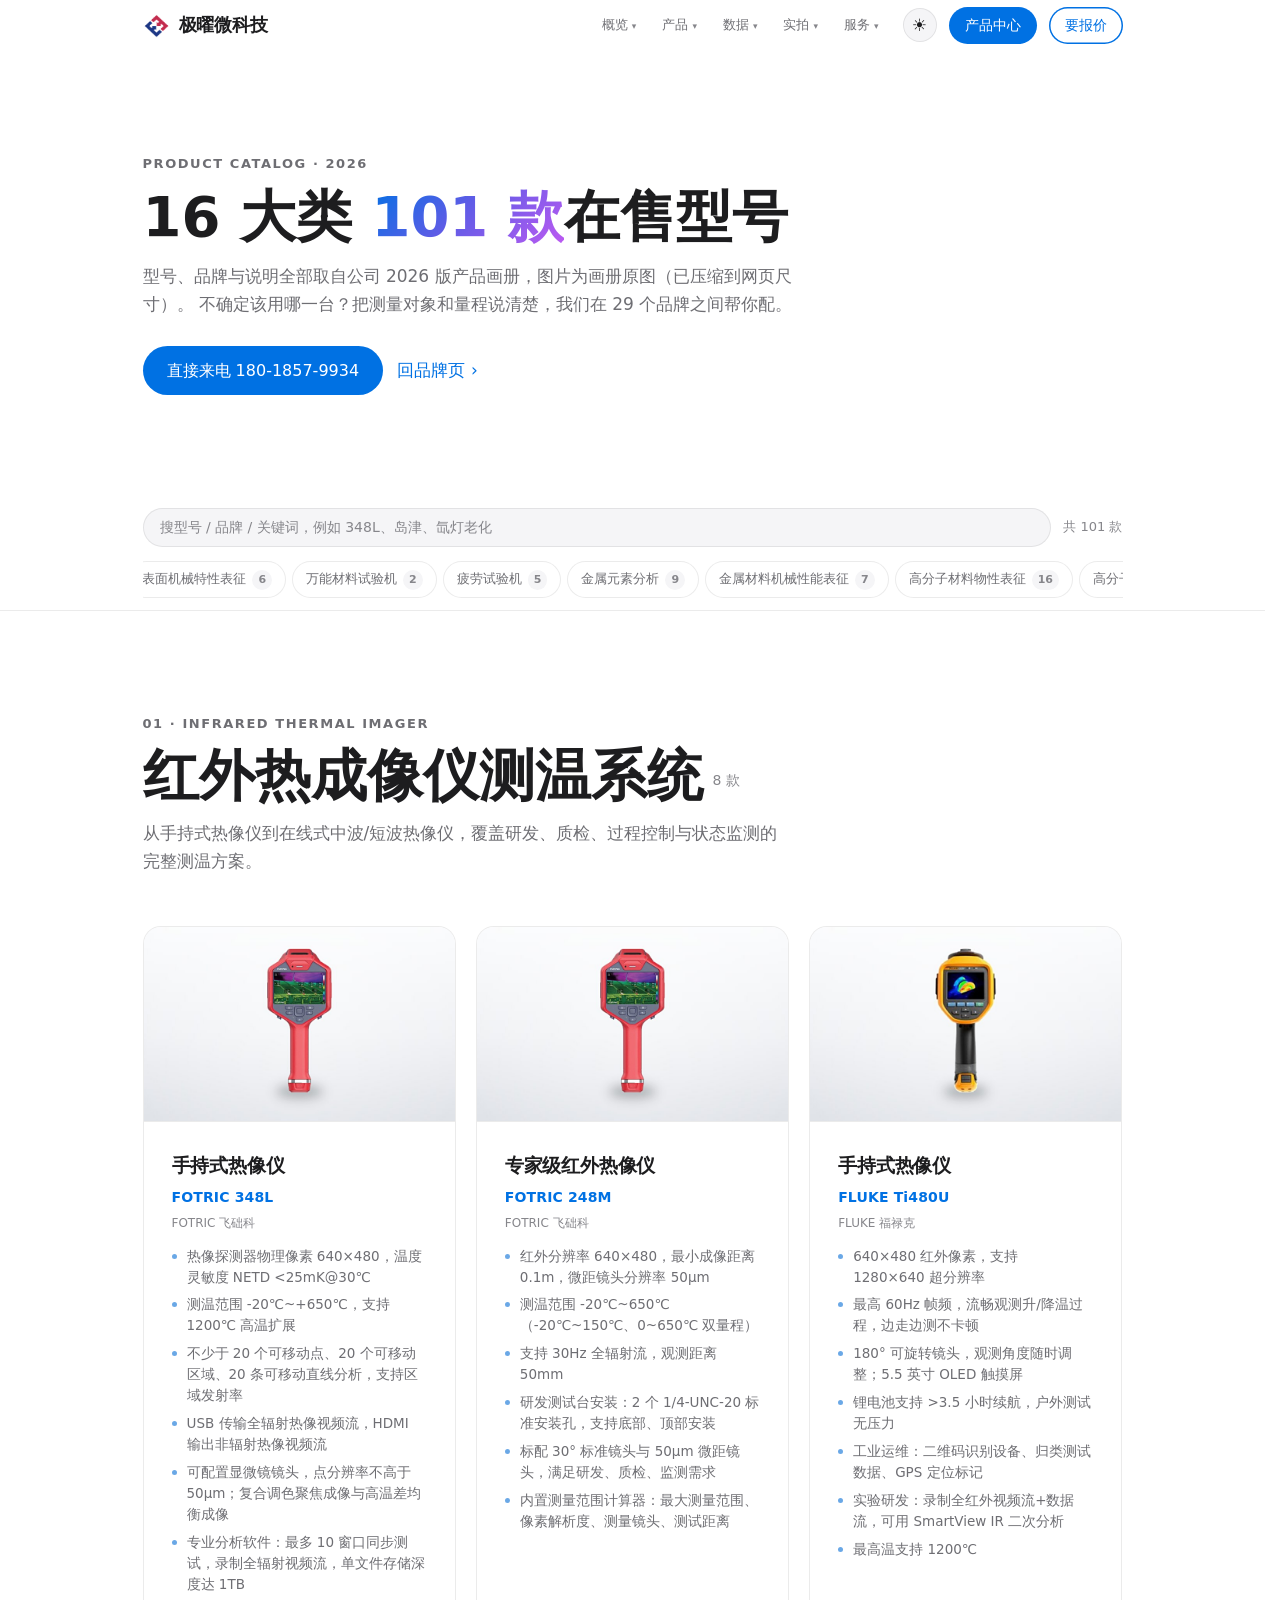
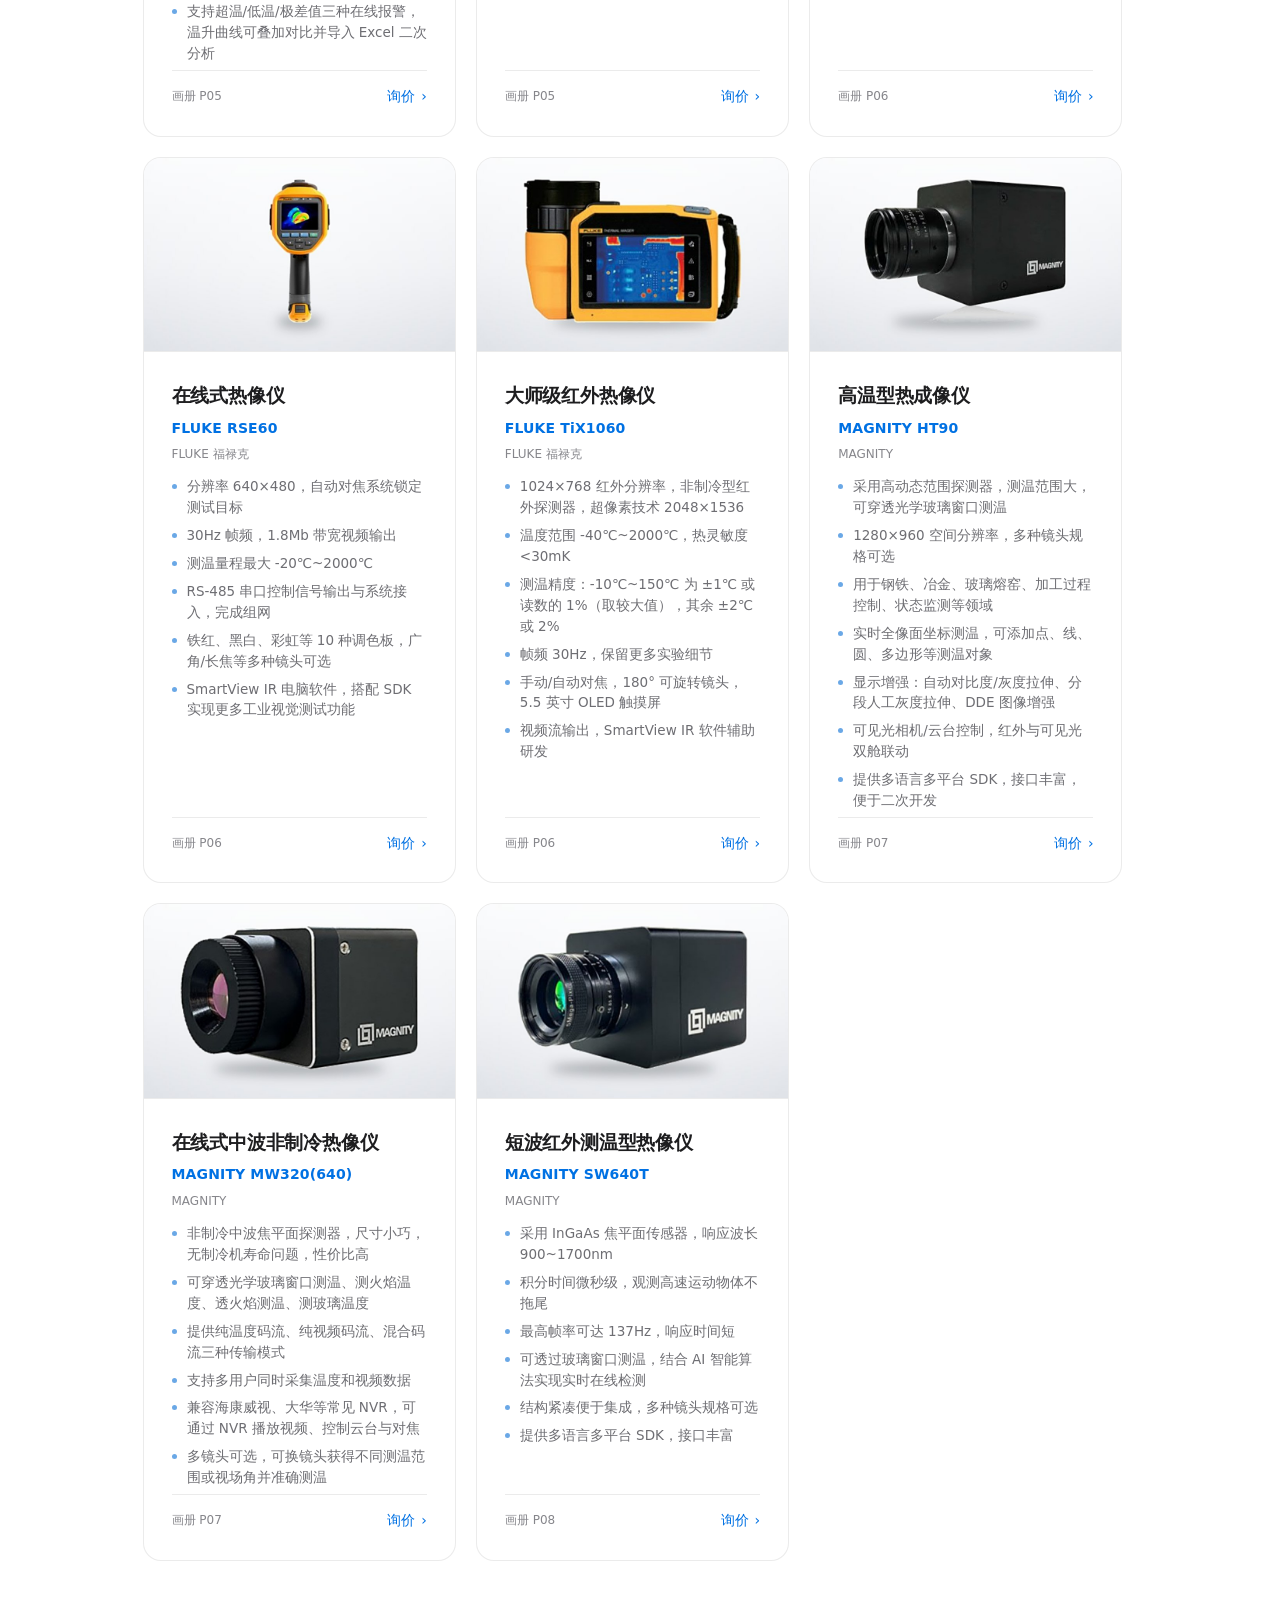
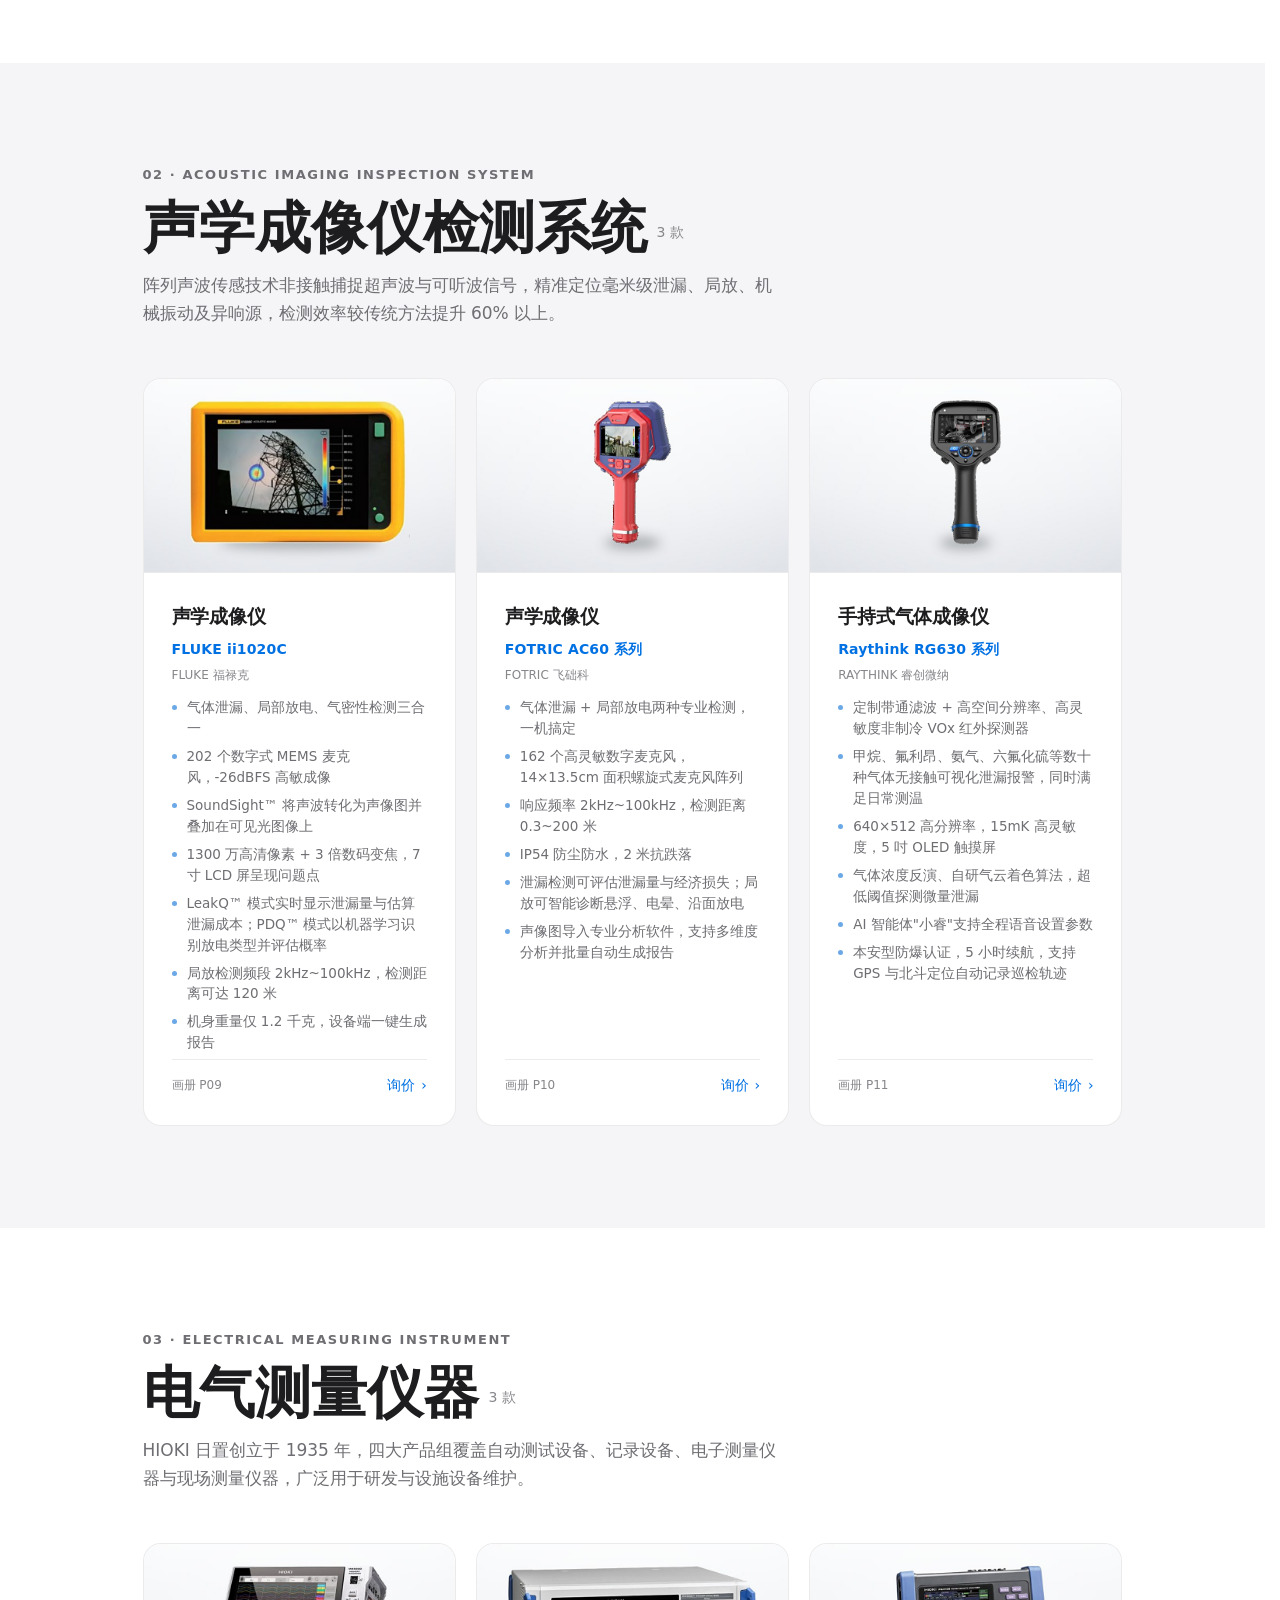
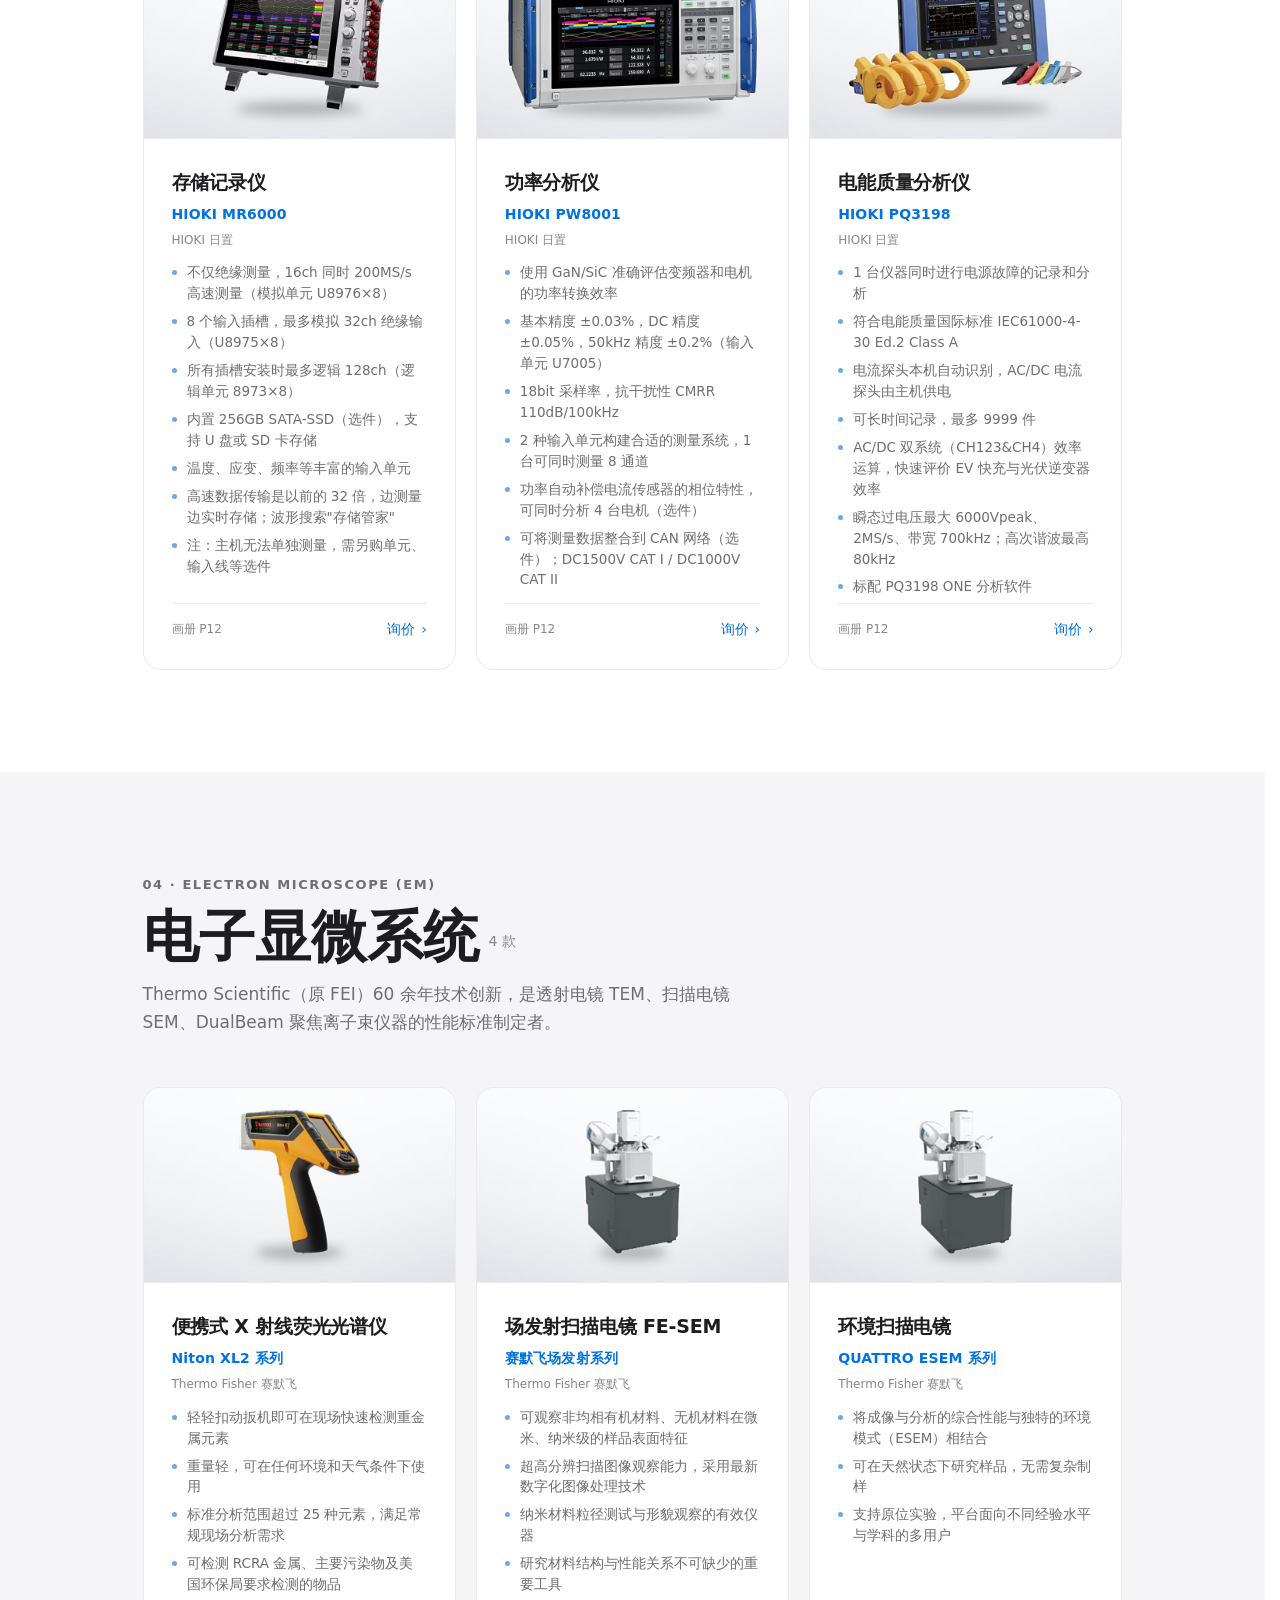
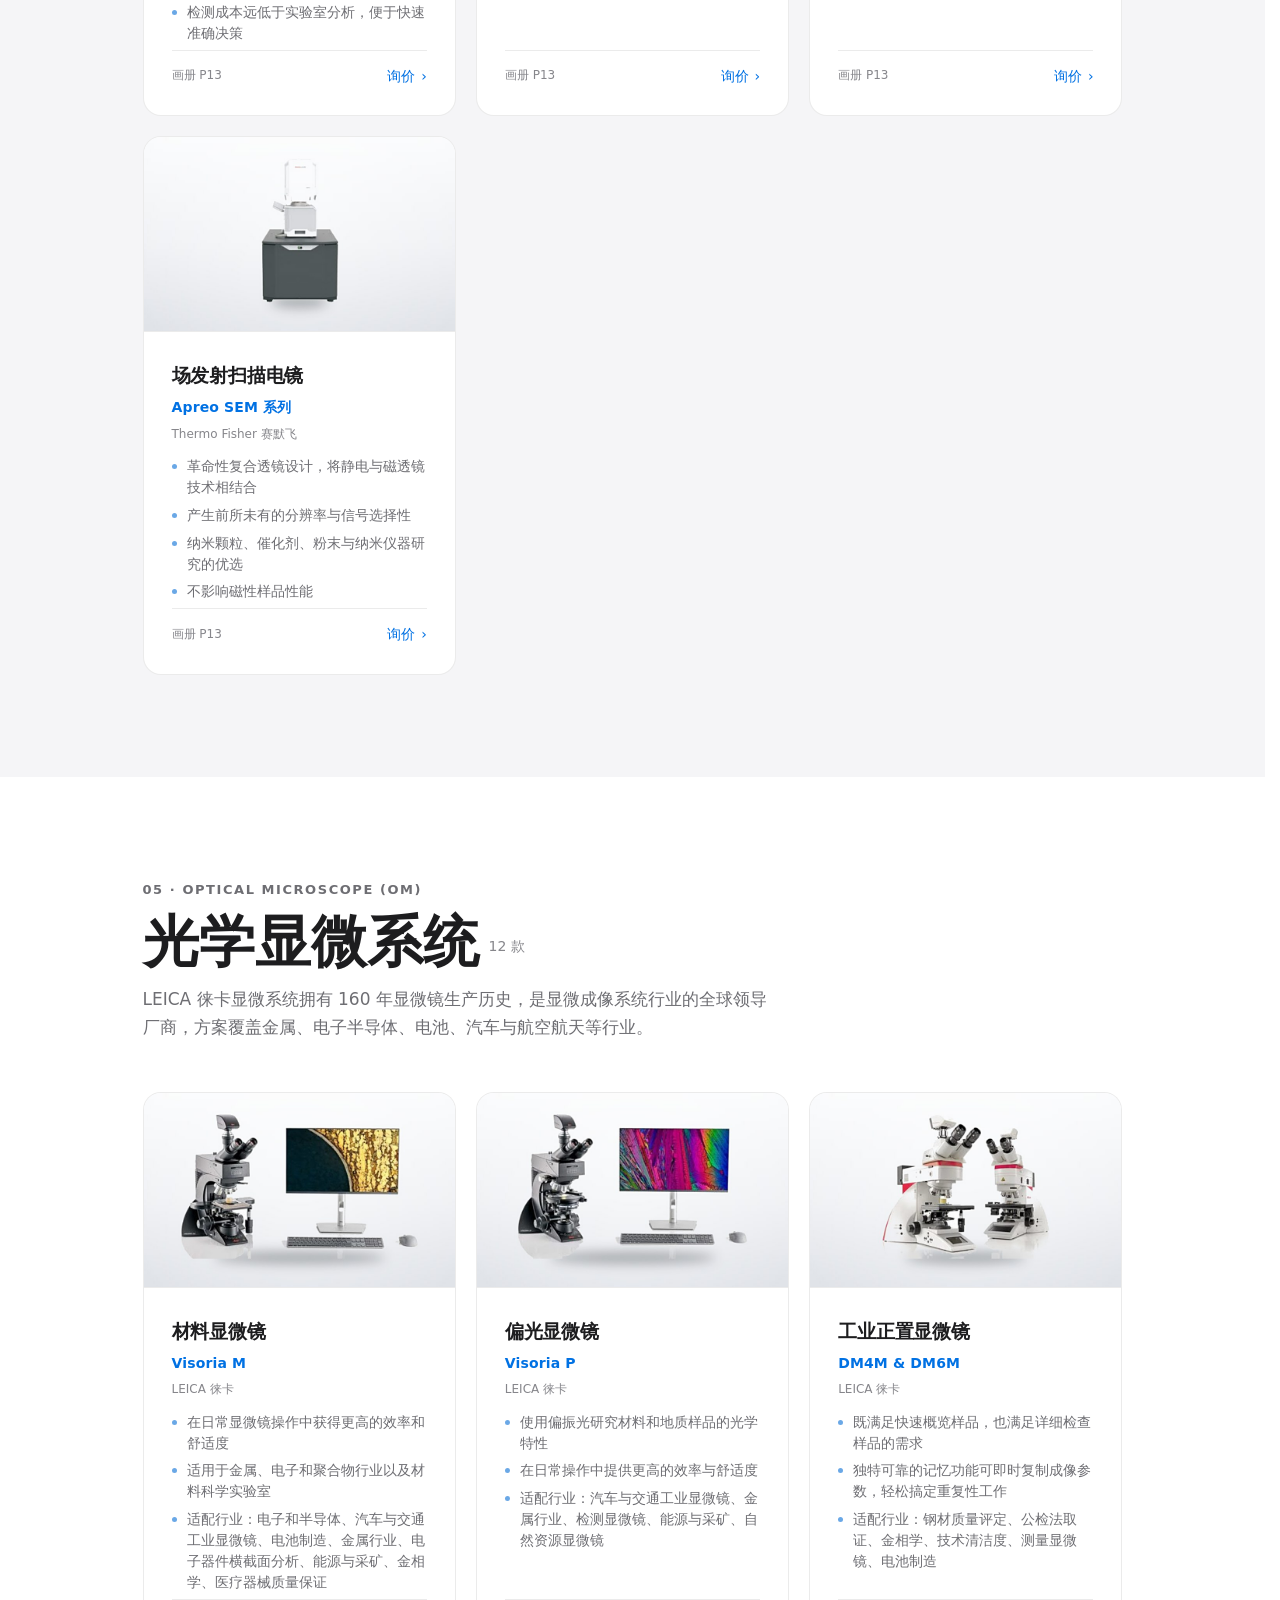
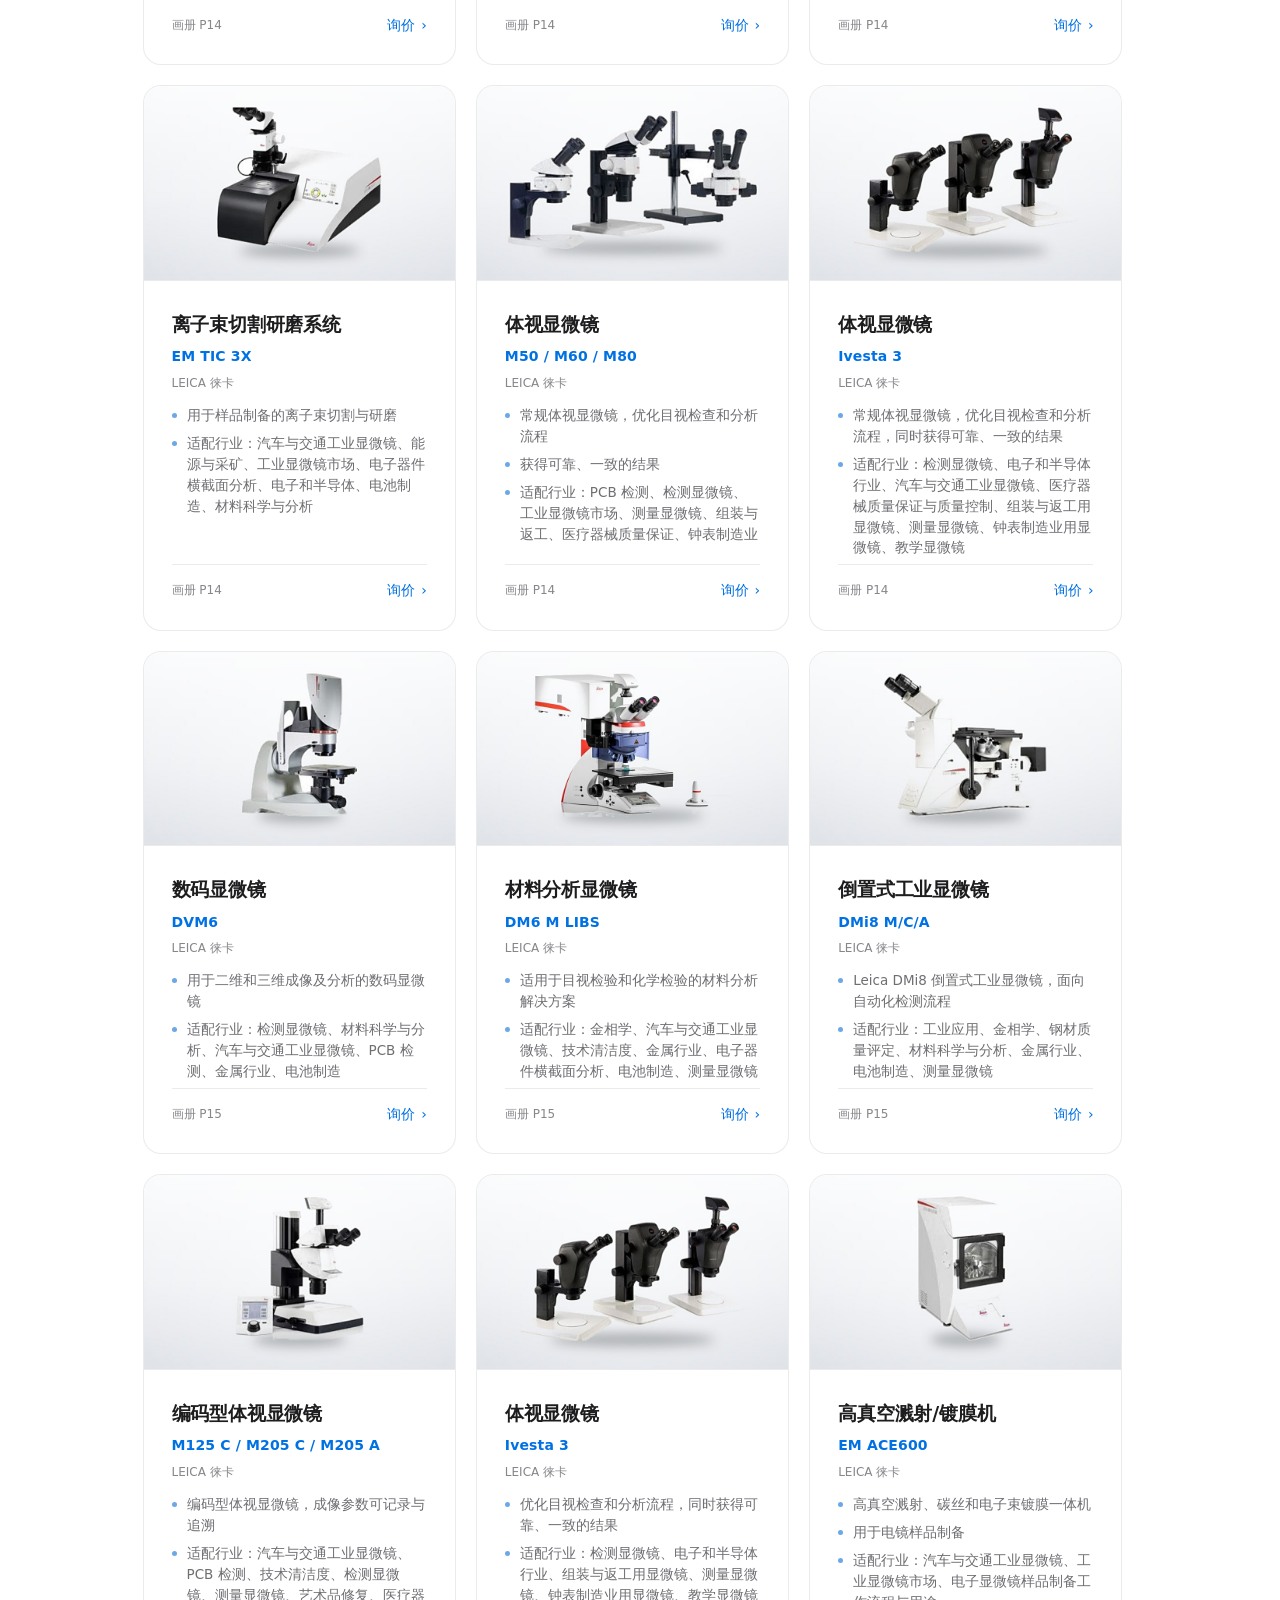
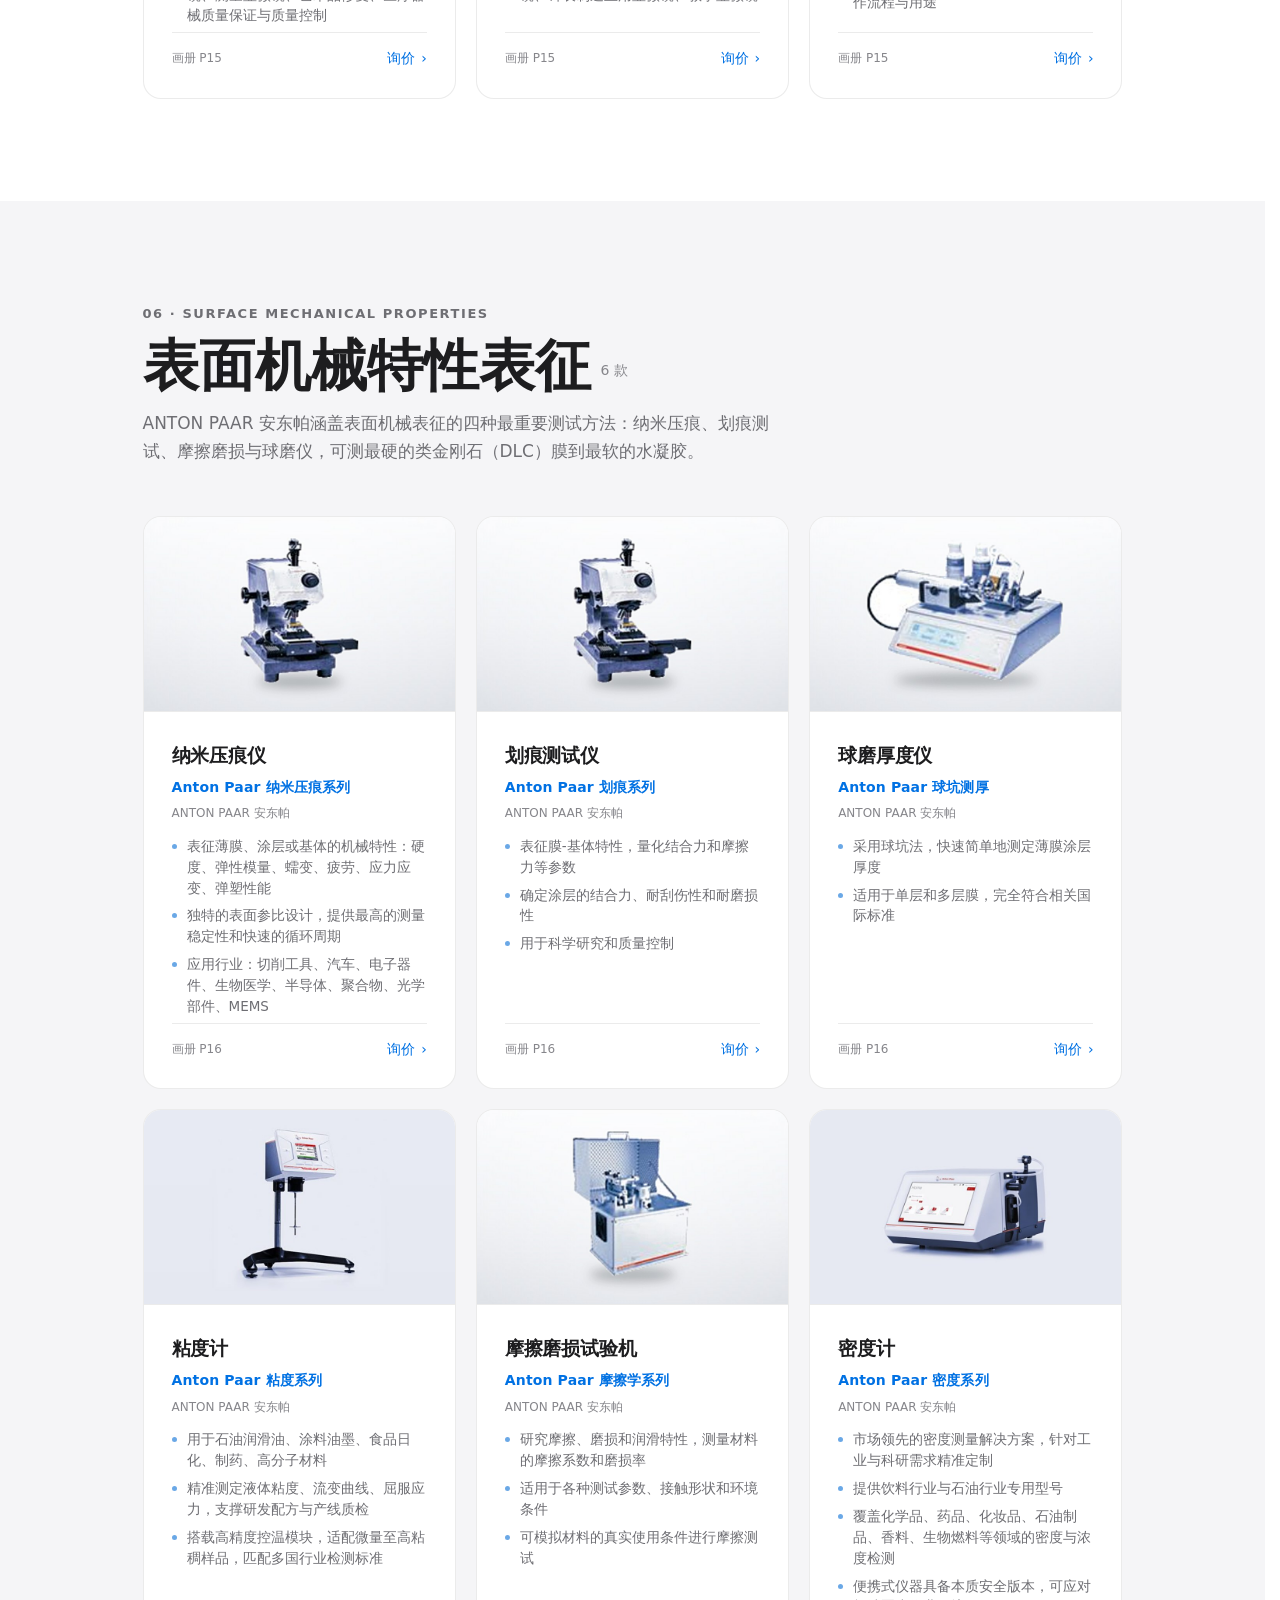
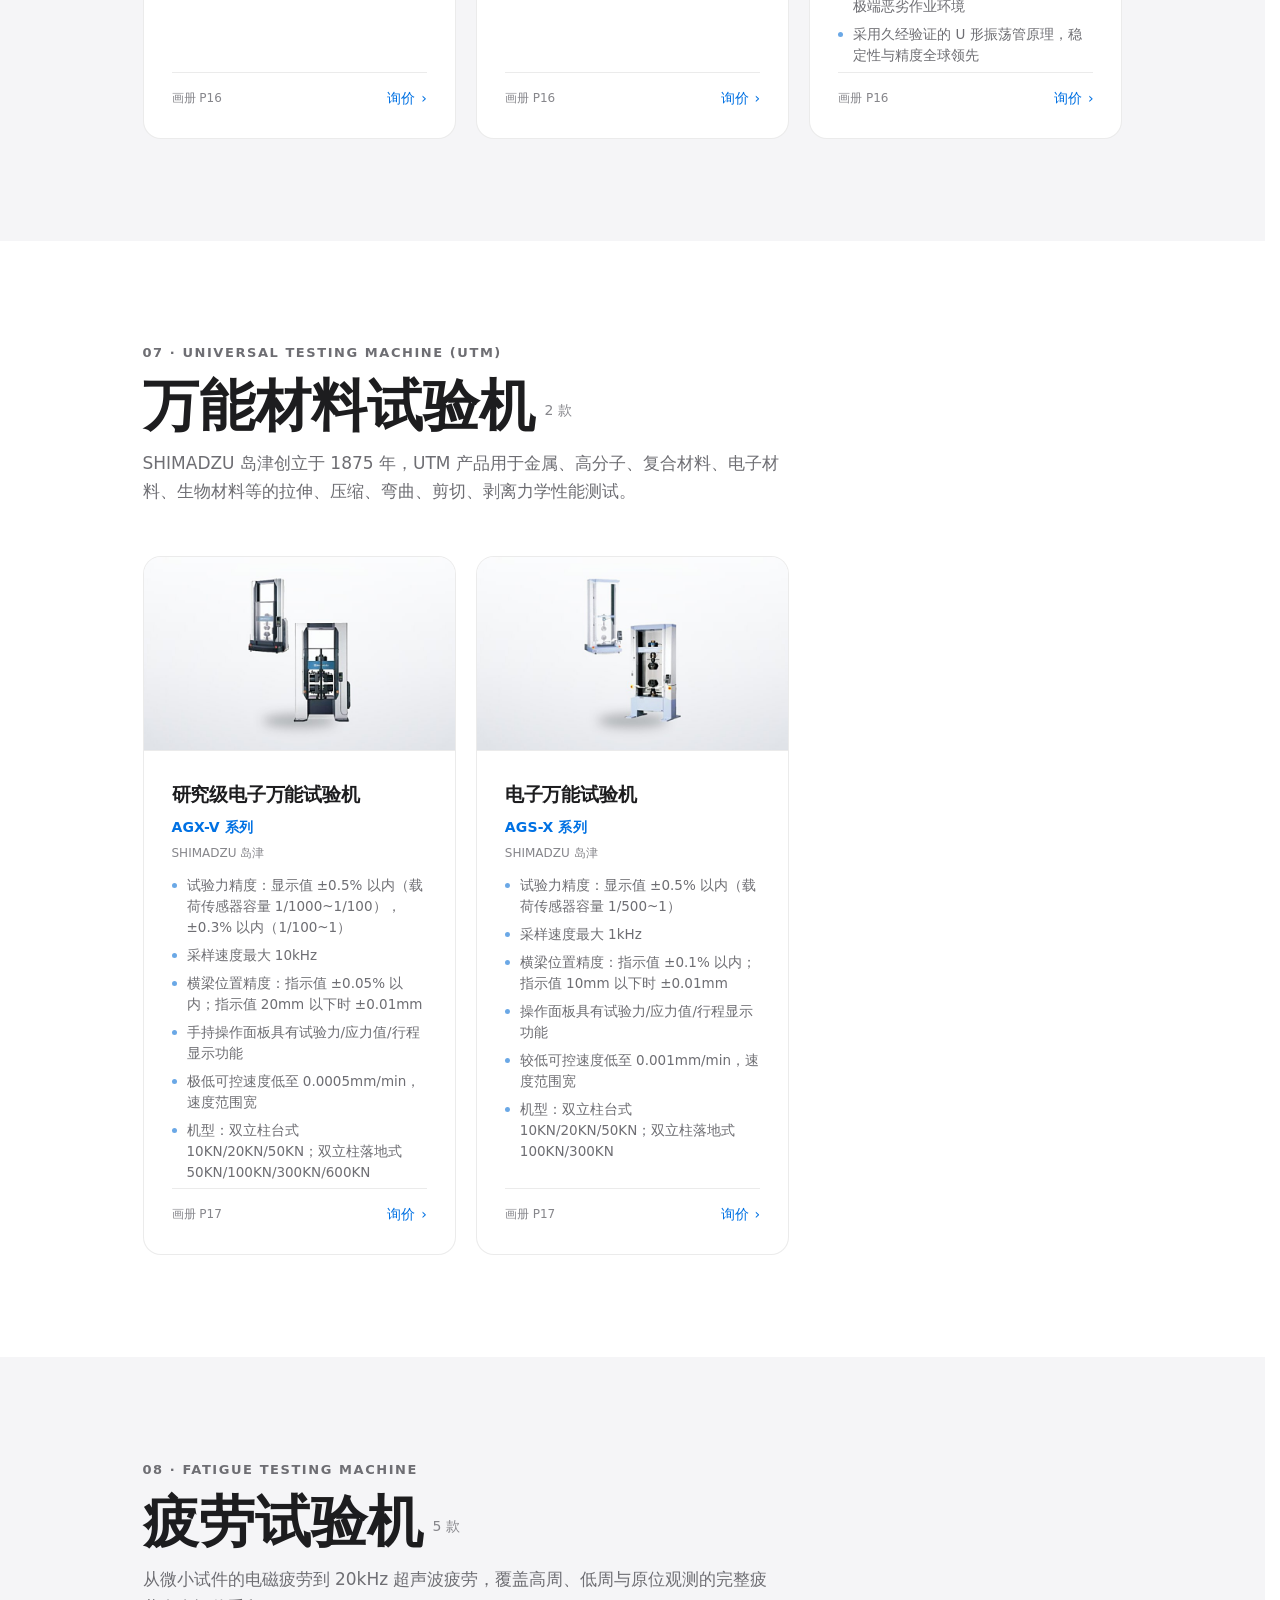
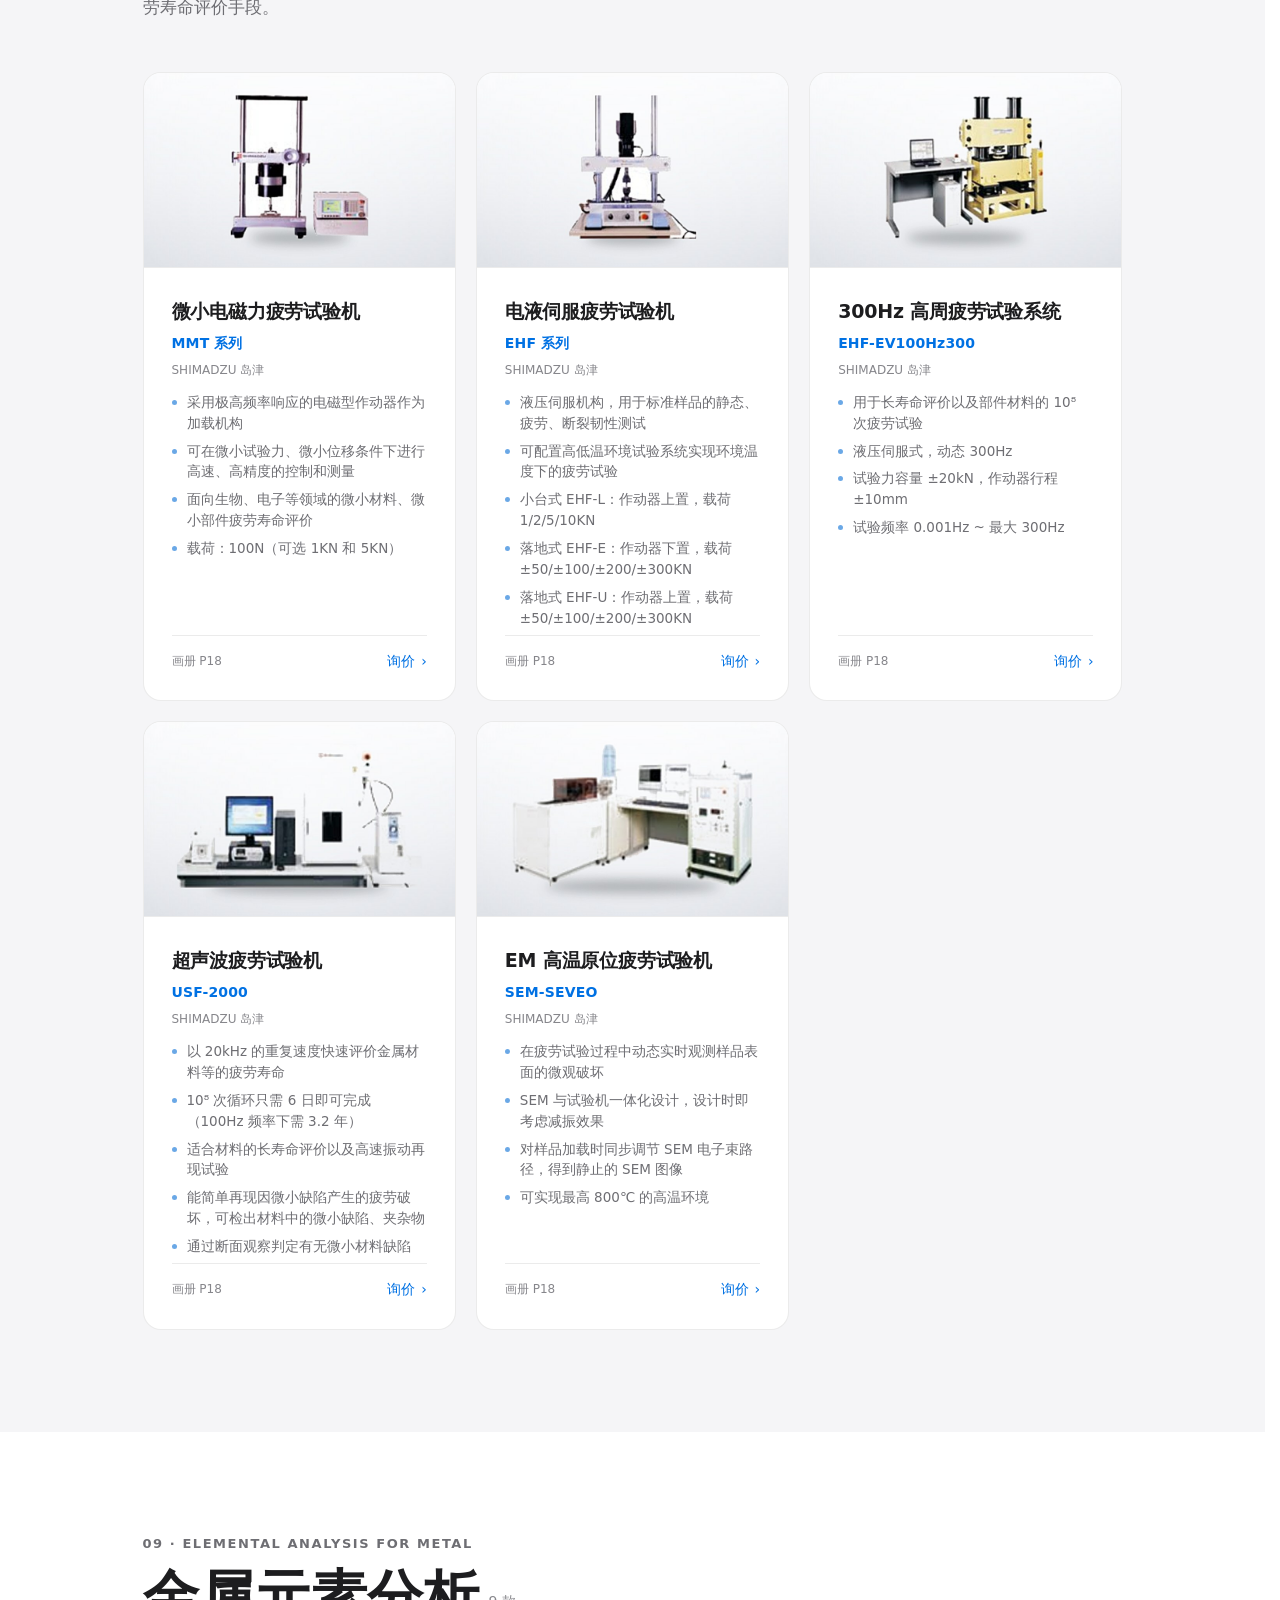
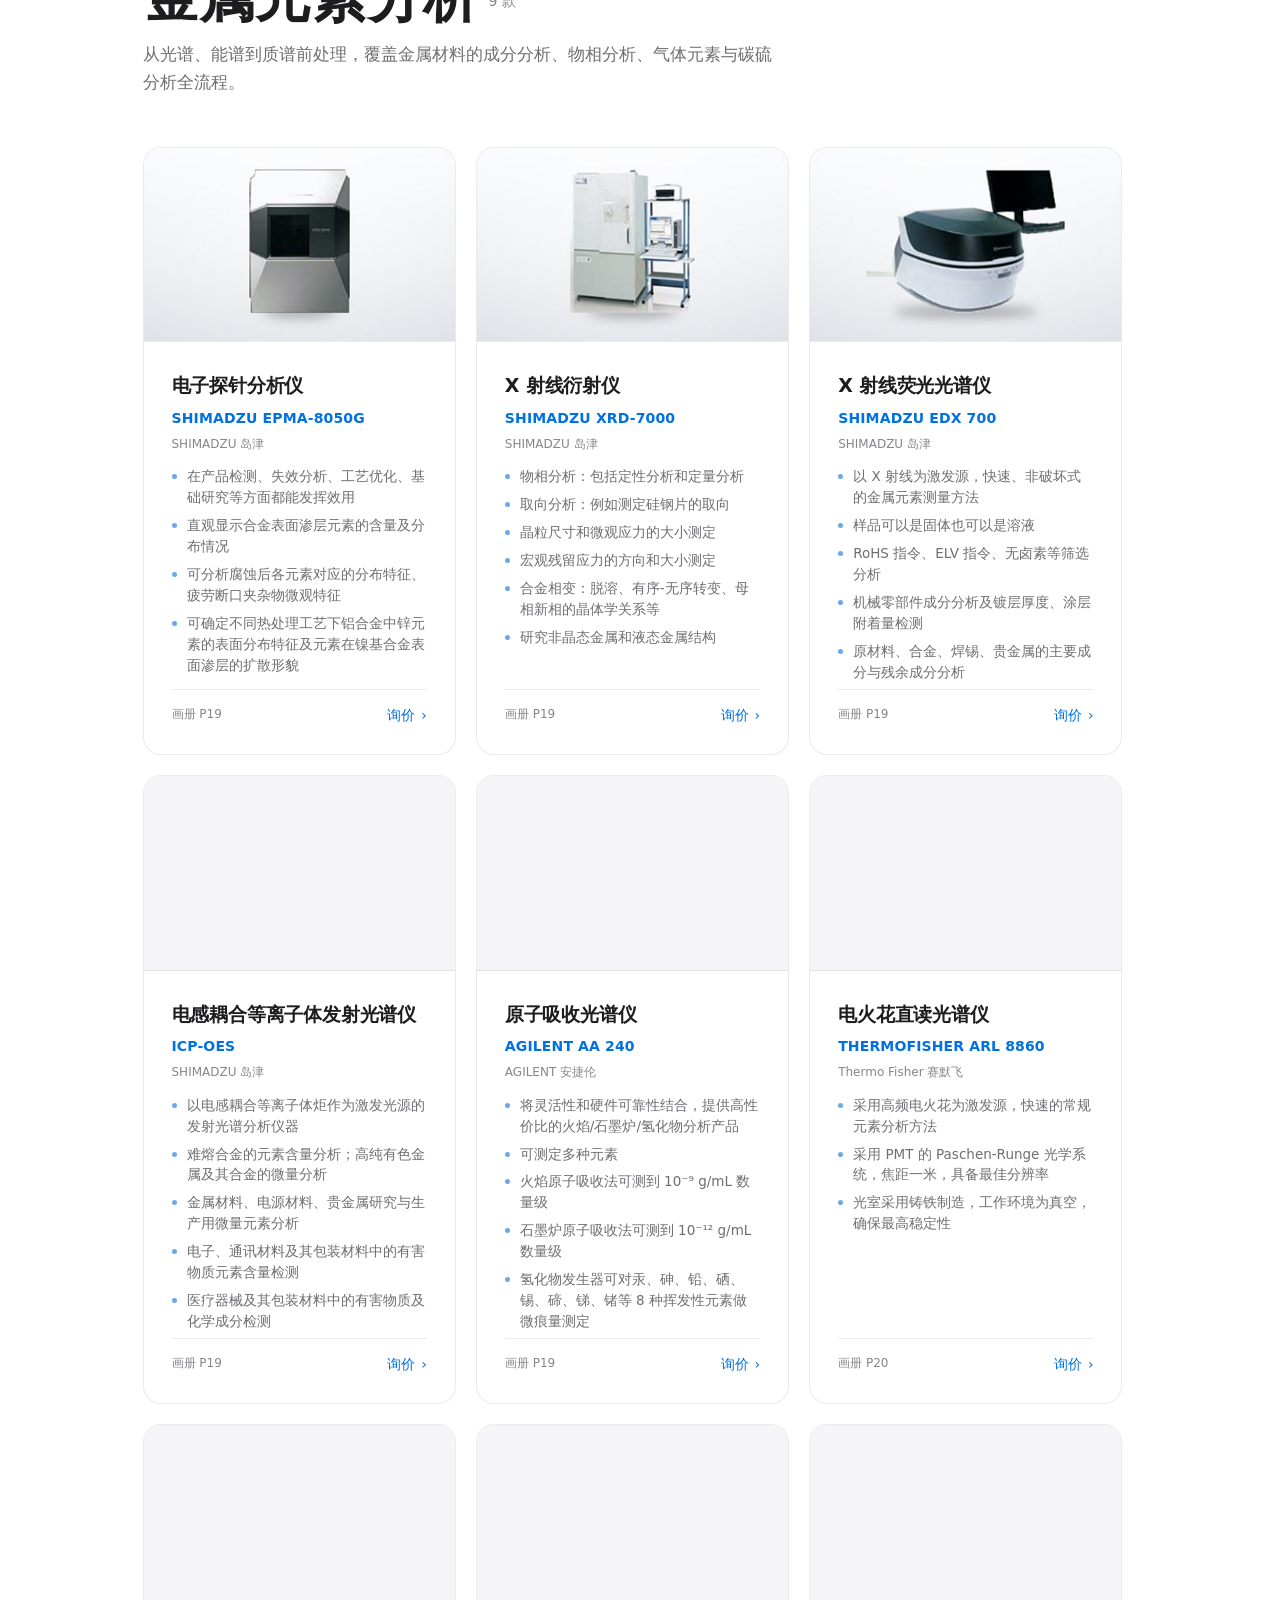
==== commit 802b5a5d: "Update products.html" ====
--- a/products.html
+++ b/products.html
@@ -185,7 +185,7 @@
       </div>
       <div>
         <p class="menu__tit">联系</p>
-        <a class="menu__item" href="tel:18018579934">180-1857-9934<span>销售热线，批量与特殊规格直接打电话</span></a>
+        <a class="menu__item" href="tel:15900534029">180-1857-9934<span>销售热线，批量与特殊规格直接打电话</span></a>
         <a class="menu__item" href="index.html#contact">周一至周六<span>工作时间来电优先处理</span></a>
       </div>
     </div>
@@ -207,7 +207,7 @@
         <a class="menu__item" href="index.html#gallery">实拍<span>仓库实拍，所见即所得</span></a>
         <a class="menu__item" href="index.html#flow">流程<span>不知道型号，说场景就行</span></a>
         <a class="menu__item" href="index.html#service">服务<span>四项承诺写死在合同里</span></a>
-        <a class="menu__item" href="tel:18018579934">180-1857-9934<span>要报价，直接打电话</span></a>
+        <a class="menu__item" href="tel:15900534029">180-1857-9934<span>要报价，直接打电话</span></a>
       </div>
     </div>
   </div>
@@ -227,7 +227,7 @@
       不确定该用哪一台？把测量对象和量程说清楚，我们在 29 个品牌之间帮你配。
     </p>
     <div class="hero__cta" data-rv style="justify-content:flex-start">
-      <a class="btn" href="tel:18018579934">直接来电 180-1857-9934</a>
+      <a class="btn" href="tel:15900534029">直接来电 180-1857-9934</a>
       <a class="link-arrow" href="index.html">回品牌页 <span class="ar">›</span></a>
     </div>
   </div>
@@ -286,7 +286,7 @@
             <li>专业分析软件：最多 10 窗口同步测试，录制全辐射视频流，单文件存储深度达 1TB</li>
             <li>支持超温/低温/极差值三种在线报警，温升曲线可叠加对比并导入 Excel 二次分析</li>
           </ul>
-          <div class="pc-foot"><span>画册 P05</span><a class="link-arrow" href="tel:18018579934">询价 <span class="ar">›</span></a></div>
+          <div class="pc-foot"><span>画册 P05</span><a class="link-arrow" href="tel:15900534029">询价 <span class="ar">›</span></a></div>
         </div>
       </article>
       <article class="card pcard" data-rv="fade" data-kw="fotric 248m 专家级红外热像仪 fotric 飞础科 红外热成像仪测温系统 infrared thermal imager 红外分辨率 640×480，最小成像距离 0.1m，微距镜头分辨率 50μm 测温范围 -20℃~650℃（-20℃~150℃、0~650℃ 双量程） 支持 30hz 全辐射流，观测距离 50mm 研发测试台安装：2 个 1/4-unc-20 标准安装孔，支持底部、顶部安装 标配 30° 标准镜头与 50μm 微距镜头，满足研发、质检、监测需求 内置测量范围计算器：最大测量范围、像素解析度、测量镜头、测试距离">
@@ -303,7 +303,7 @@
             <li>标配 30° 标准镜头与 50μm 微距镜头，满足研发、质检、监测需求</li>
             <li>内置测量范围计算器：最大测量范围、像素解析度、测量镜头、测试距离</li>
           </ul>
-          <div class="pc-foot"><span>画册 P05</span><a class="link-arrow" href="tel:18018579934">询价 <span class="ar">›</span></a></div>
+          <div class="pc-foot"><span>画册 P05</span><a class="link-arrow" href="tel:15900534029">询价 <span class="ar">›</span></a></div>
         </div>
       </article>
       <article class="card pcard" data-rv="fade" data-kw="fluke ti480u 手持式热像仪 fluke 福禄克 红外热成像仪测温系统 infrared thermal imager 640×480 红外像素，支持 1280×640 超分辨率 最高 60hz 帧频，流畅观测升/降温过程，边走边测不卡顿 180° 可旋转镜头，观测角度随时调整；5.5 英寸 oled 触摸屏 锂电池支持 &gt;3.5 小时续航，户外测试无压力 工业运维：二维码识别设备、归类测试数据、gps 定位标记 实验研发：录制全红外视频流+数据流，可用 smartview ir 二次分析 最高温支持 1200℃">
@@ -321,7 +321,7 @@
             <li>实验研发：录制全红外视频流+数据流，可用 SmartView IR 二次分析</li>
             <li>最高温支持 1200℃</li>
           </ul>
-          <div class="pc-foot"><span>画册 P06</span><a class="link-arrow" href="tel:18018579934">询价 <span class="ar">›</span></a></div>
+          <div class="pc-foot"><span>画册 P06</span><a class="link-arrow" href="tel:15900534029">询价 <span class="ar">›</span></a></div>
         </div>
       </article>
       <article class="card pcard" data-rv="fade" data-kw="fluke rse60 在线式热像仪 fluke 福禄克 红外热成像仪测温系统 infrared thermal imager 分辨率 640×480，自动对焦系统锁定测试目标 30hz 帧频，1.8mb 带宽视频输出 测温量程最大 -20℃~2000℃ rs-485 串口控制信号输出与系统接入，完成组网 铁红、黑白、彩虹等 10 种调色板，广角/长焦等多种镜头可选 smartview ir 电脑软件，搭配 sdk 实现更多工业视觉测试功能">
@@ -338,7 +338,7 @@
             <li>铁红、黑白、彩虹等 10 种调色板，广角/长焦等多种镜头可选</li>
             <li>SmartView IR 电脑软件，搭配 SDK 实现更多工业视觉测试功能</li>
           </ul>
-          <div class="pc-foot"><span>画册 P06</span><a class="link-arrow" href="tel:18018579934">询价 <span class="ar">›</span></a></div>
+          <div class="pc-foot"><span>画册 P06</span><a class="link-arrow" href="tel:15900534029">询价 <span class="ar">›</span></a></div>
         </div>
       </article>
       <article class="card pcard" data-rv="fade" data-kw="fluke tix1060 大师级红外热像仪 fluke 福禄克 红外热成像仪测温系统 infrared thermal imager 1024×768 红外分辨率，非制冷型红外探测器，超像素技术 2048×1536 温度范围 -40℃~2000℃，热灵敏度 &lt;30mk 测温精度：-10℃~150℃ 为 ±1℃ 或读数的 1%（取较大值），其余 ±2℃ 或 2% 帧频 30hz，保留更多实验细节 手动/自动对焦，180° 可旋转镜头，5.5 英寸 oled 触摸屏 视频流输出，smartview ir 软件辅助研发">
@@ -355,7 +355,7 @@
             <li>手动/自动对焦，180° 可旋转镜头，5.5 英寸 OLED 触摸屏</li>
             <li>视频流输出，SmartView IR 软件辅助研发</li>
           </ul>
-          <div class="pc-foot"><span>画册 P06</span><a class="link-arrow" href="tel:18018579934">询价 <span class="ar">›</span></a></div>
+          <div class="pc-foot"><span>画册 P06</span><a class="link-arrow" href="tel:15900534029">询价 <span class="ar">›</span></a></div>
         </div>
       </article>
       <article class="card pcard" data-rv="fade" data-kw="magnity ht90 高温型热成像仪 magnity 红外热成像仪测温系统 infrared thermal imager 采用高动态范围探测器，测温范围大，可穿透光学玻璃窗口测温 1280×960 空间分辨率，多种镜头规格可选 用于钢铁、冶金、玻璃熔窑、加工过程控制、状态监测等领域 实时全像面坐标测温，可添加点、线、圆、多边形等测温对象 显示增强：自动对比度/灰度拉伸、分段人工灰度拉伸、dde 图像增强 可见光相机/云台控制，红外与可见光双舱联动 提供多语言多平台 sdk，接口丰富，便于二次开发">
@@ -373,7 +373,7 @@
             <li>可见光相机/云台控制，红外与可见光双舱联动</li>
             <li>提供多语言多平台 SDK，接口丰富，便于二次开发</li>
           </ul>
-          <div class="pc-foot"><span>画册 P07</span><a class="link-arrow" href="tel:18018579934">询价 <span class="ar">›</span></a></div>
+          <div class="pc-foot"><span>画册 P07</span><a class="link-arrow" href="tel:15900534029">询价 <span class="ar">›</span></a></div>
         </div>
       </article>
       <article class="card pcard" data-rv="fade" data-kw="magnity mw320(640) 在线式中波非制冷热像仪 magnity 红外热成像仪测温系统 infrared thermal imager 非制冷中波焦平面探测器，尺寸小巧，无制冷机寿命问题，性价比高 可穿透光学玻璃窗口测温、测火焰温度、透火焰测温、测玻璃温度 提供纯温度码流、纯视频码流、混合码流三种传输模式 支持多用户同时采集温度和视频数据 兼容海康威视、大华等常见 nvr，可通过 nvr 播放视频、控制云台与对焦 多镜头可选，可换镜头获得不同测温范围或视场角并准确测温">
@@ -390,7 +390,7 @@
             <li>兼容海康威视、大华等常见 NVR，可通过 NVR 播放视频、控制云台与对焦</li>
             <li>多镜头可选，可换镜头获得不同测温范围或视场角并准确测温</li>
           </ul>
-          <div class="pc-foot"><span>画册 P07</span><a class="link-arrow" href="tel:18018579934">询价 <span class="ar">›</span></a></div>
+          <div class="pc-foot"><span>画册 P07</span><a class="link-arrow" href="tel:15900534029">询价 <span class="ar">›</span></a></div>
         </div>
       </article>
       <article class="card pcard" data-rv="fade" data-kw="magnity sw640t 短波红外测温型热像仪 magnity 红外热成像仪测温系统 infrared thermal imager 采用 ingaas 焦平面传感器，响应波长 900~1700nm 积分时间微秒级，观测高速运动物体不拖尾 最高帧率可达 137hz，响应时间短 可透过玻璃窗口测温，结合 ai 智能算法实现实时在线检测 结构紧凑便于集成，多种镜头规格可选 提供多语言多平台 sdk，接口丰富">
@@ -407,7 +407,7 @@
             <li>结构紧凑便于集成，多种镜头规格可选</li>
             <li>提供多语言多平台 SDK，接口丰富</li>
           </ul>
-          <div class="pc-foot"><span>画册 P08</span><a class="link-arrow" href="tel:18018579934">询价 <span class="ar">›</span></a></div>
+          <div class="pc-foot"><span>画册 P08</span><a class="link-arrow" href="tel:15900534029">询价 <span class="ar">›</span></a></div>
         </div>
       </article>
         </div>
@@ -436,7 +436,7 @@
             <li>局放检测频段 2kHz~100kHz，检测距离可达 120 米</li>
             <li>机身重量仅 1.2 千克，设备端一键生成报告</li>
           </ul>
-          <div class="pc-foot"><span>画册 P09</span><a class="link-arrow" href="tel:18018579934">询价 <span class="ar">›</span></a></div>
+          <div class="pc-foot"><span>画册 P09</span><a class="link-arrow" href="tel:15900534029">询价 <span class="ar">›</span></a></div>
         </div>
       </article>
       <article class="card pcard" data-rv="fade" data-kw="fotric ac60 系列 声学成像仪 fotric 飞础科 声学成像仪检测系统 acoustic imaging inspection system 气体泄漏 + 局部放电两种专业检测，一机搞定 162 个高灵敏数字麦克风，14×13.5cm 面积螺旋式麦克风阵列 响应频率 2khz~100khz，检测距离 0.3~200 米 ip54 防尘防水，2 米抗跌落 泄漏检测可评估泄漏量与经济损失；局放可智能诊断悬浮、电晕、沿面放电 声像图导入专业分析软件，支持多维度分析并批量自动生成报告">
@@ -453,7 +453,7 @@
             <li>泄漏检测可评估泄漏量与经济损失；局放可智能诊断悬浮、电晕、沿面放电</li>
             <li>声像图导入专业分析软件，支持多维度分析并批量自动生成报告</li>
           </ul>
-          <div class="pc-foot"><span>画册 P10</span><a class="link-arrow" href="tel:18018579934">询价 <span class="ar">›</span></a></div>
+          <div class="pc-foot"><span>画册 P10</span><a class="link-arrow" href="tel:15900534029">询价 <span class="ar">›</span></a></div>
         </div>
       </article>
       <article class="card pcard" data-rv="fade" data-kw="raythink rg630 系列 手持式气体成像仪 raythink 睿创微纳 声学成像仪检测系统 acoustic imaging inspection system 定制带通滤波 + 高空间分辨率、高灵敏度非制冷 vox 红外探测器 甲烷、氟利昂、氨气、六氟化硫等数十种气体无接触可视化泄漏报警，同时满足日常测温 640×512 高分辨率，15mk 高灵敏度，5 吋 oled 触摸屏 气体浓度反演、自研气云着色算法，超低阈值探测微量泄漏 ai 智能体&quot;小睿&quot;支持全程语音设置参数 本安型防爆认证，5 小时续航，支持 gps 与北斗定位自动记录巡检轨迹">
@@ -470,7 +470,7 @@
             <li>AI 智能体&quot;小睿&quot;支持全程语音设置参数</li>
             <li>本安型防爆认证，5 小时续航，支持 GPS 与北斗定位自动记录巡检轨迹</li>
           </ul>
-          <div class="pc-foot"><span>画册 P11</span><a class="link-arrow" href="tel:18018579934">询价 <span class="ar">›</span></a></div>
+          <div class="pc-foot"><span>画册 P11</span><a class="link-arrow" href="tel:15900534029">询价 <span class="ar">›</span></a></div>
         </div>
       </article>
         </div>
@@ -499,7 +499,7 @@
             <li>高速数据传输是以前的 32 倍，边测量边实时存储；波形搜索&quot;存储管家&quot;</li>
             <li>注：主机无法单独测量，需另购单元、输入线等选件</li>
           </ul>
-          <div class="pc-foot"><span>画册 P12</span><a class="link-arrow" href="tel:18018579934">询价 <span class="ar">›</span></a></div>
+          <div class="pc-foot"><span>画册 P12</span><a class="link-arrow" href="tel:15900534029">询价 <span class="ar">›</span></a></div>
         </div>
       </article>
       <article class="card pcard" data-rv="fade" data-kw="hioki pw8001 功率分析仪 hioki 日置 电气测量仪器 electrical measuring instrument 使用 gan/sic 准确评估变频器和电机的功率转换效率 基本精度 ±0.03%，dc 精度 ±0.05%，50khz 精度 ±0.2%（输入单元 u7005） 18bit 采样率，抗干扰性 cmrr 110db/100khz 2 种输入单元构建合适的测量系统，1 台可同时测量 8 通道 功率自动补偿电流传感器的相位特性，可同时分析 4 台电机（选件） 可将测量数据整合到 can 网络（选件）；dc1500v cat i / dc1000v cat ii">
@@ -516,7 +516,7 @@
             <li>功率自动补偿电流传感器的相位特性，可同时分析 4 台电机（选件）</li>
             <li>可将测量数据整合到 CAN 网络（选件）；DC1500V CAT I / DC1000V CAT II</li>
           </ul>
-          <div class="pc-foot"><span>画册 P12</span><a class="link-arrow" href="tel:18018579934">询价 <span class="ar">›</span></a></div>
+          <div class="pc-foot"><span>画册 P12</span><a class="link-arrow" href="tel:15900534029">询价 <span class="ar">›</span></a></div>
         </div>
       </article>
       <article class="card pcard" data-rv="fade" data-kw="hioki pq3198 电能质量分析仪 hioki 日置 电气测量仪器 electrical measuring instrument 1 台仪器同时进行电源故障的记录和分析 符合电能质量国际标准 iec61000-4-30 ed.2 class a 电流探头本机自动识别，ac/dc 电流探头由主机供电 可长时间记录，最多 9999 件 ac/dc 双系统（ch123&amp;ch4）效率运算，快速评价 ev 快充与光伏逆变器效率 瞬态过电压最大 6000vpeak、2ms/s、带宽 700khz；高次谐波最高 80khz 标配 pq3198 one 分析软件">
@@ -534,7 +534,7 @@
             <li>瞬态过电压最大 6000Vpeak、2MS/s、带宽 700kHz；高次谐波最高 80kHz</li>
             <li>标配 PQ3198 ONE 分析软件</li>
           </ul>
-          <div class="pc-foot"><span>画册 P12</span><a class="link-arrow" href="tel:18018579934">询价 <span class="ar">›</span></a></div>
+          <div class="pc-foot"><span>画册 P12</span><a class="link-arrow" href="tel:15900534029">询价 <span class="ar">›</span></a></div>
         </div>
       </article>
         </div>
@@ -561,7 +561,7 @@
             <li>可检测 RCRA 金属、主要污染物及美国环保局要求检测的物品</li>
             <li>检测成本远低于实验室分析，便于快速准确决策</li>
           </ul>
-          <div class="pc-foot"><span>画册 P13</span><a class="link-arrow" href="tel:18018579934">询价 <span class="ar">›</span></a></div>
+          <div class="pc-foot"><span>画册 P13</span><a class="link-arrow" href="tel:15900534029">询价 <span class="ar">›</span></a></div>
         </div>
       </article>
       <article class="card pcard" data-rv="fade" data-kw="赛默飞场发射系列 场发射扫描电镜 fe-sem thermo fisher 赛默飞 电子显微系统 electron microscope (em) 可观察非均相有机材料、无机材料在微米、纳米级的样品表面特征 超高分辨扫描图像观察能力，采用最新数字化图像处理技术 纳米材料粒径测试与形貌观察的有效仪器 研究材料结构与性能关系不可缺少的重要工具">
@@ -576,7 +576,7 @@
             <li>纳米材料粒径测试与形貌观察的有效仪器</li>
             <li>研究材料结构与性能关系不可缺少的重要工具</li>
           </ul>
-          <div class="pc-foot"><span>画册 P13</span><a class="link-arrow" href="tel:18018579934">询价 <span class="ar">›</span></a></div>
+          <div class="pc-foot"><span>画册 P13</span><a class="link-arrow" href="tel:15900534029">询价 <span class="ar">›</span></a></div>
         </div>
       </article>
       <article class="card pcard" data-rv="fade" data-kw="quattro esem 系列 环境扫描电镜 thermo fisher 赛默飞 电子显微系统 electron microscope (em) 将成像与分析的综合性能与独特的环境模式（esem）相结合 可在天然状态下研究样品，无需复杂制样 支持原位实验，平台面向不同经验水平与学科的多用户">
@@ -590,7 +590,7 @@
             <li>可在天然状态下研究样品，无需复杂制样</li>
             <li>支持原位实验，平台面向不同经验水平与学科的多用户</li>
           </ul>
-          <div class="pc-foot"><span>画册 P13</span><a class="link-arrow" href="tel:18018579934">询价 <span class="ar">›</span></a></div>
+          <div class="pc-foot"><span>画册 P13</span><a class="link-arrow" href="tel:15900534029">询价 <span class="ar">›</span></a></div>
         </div>
       </article>
       <article class="card pcard" data-rv="fade" data-kw="apreo sem 系列 场发射扫描电镜 thermo fisher 赛默飞 电子显微系统 electron microscope (em) 革命性复合透镜设计，将静电与磁透镜技术相结合 产生前所未有的分辨率与信号选择性 纳米颗粒、催化剂、粉末与纳米仪器研究的优选 不影响磁性样品性能">
@@ -605,7 +605,7 @@
             <li>纳米颗粒、催化剂、粉末与纳米仪器研究的优选</li>
             <li>不影响磁性样品性能</li>
           </ul>
-          <div class="pc-foot"><span>画册 P13</span><a class="link-arrow" href="tel:18018579934">询价 <span class="ar">›</span></a></div>
+          <div class="pc-foot"><span>画册 P13</span><a class="link-arrow" href="tel:15900534029">询价 <span class="ar">›</span></a></div>
         </div>
       </article>
         </div>
@@ -630,7 +630,7 @@
             <li>适用于金属、电子和聚合物行业以及材料科学实验室</li>
             <li>适配行业：电子和半导体、汽车与交通工业显微镜、电池制造、金属行业、电子器件横截面分析、能源与采矿、金相学、医疗器械质量保证</li>
           </ul>
-          <div class="pc-foot"><span>画册 P14</span><a class="link-arrow" href="tel:18018579934">询价 <span class="ar">›</span></a></div>
+          <div class="pc-foot"><span>画册 P14</span><a class="link-arrow" href="tel:15900534029">询价 <span class="ar">›</span></a></div>
         </div>
       </article>
       <article class="card pcard" data-rv="fade" data-kw="visoria p 偏光显微镜 leica 徕卡 光学显微系统 optical microscope (om) 使用偏振光研究材料和地质样品的光学特性 在日常操作中提供更高的效率与舒适度 适配行业：汽车与交通工业显微镜、金属行业、检测显微镜、能源与采矿、自然资源显微镜">
@@ -644,7 +644,7 @@
             <li>在日常操作中提供更高的效率与舒适度</li>
             <li>适配行业：汽车与交通工业显微镜、金属行业、检测显微镜、能源与采矿、自然资源显微镜</li>
           </ul>
-          <div class="pc-foot"><span>画册 P14</span><a class="link-arrow" href="tel:18018579934">询价 <span class="ar">›</span></a></div>
+          <div class="pc-foot"><span>画册 P14</span><a class="link-arrow" href="tel:15900534029">询价 <span class="ar">›</span></a></div>
         </div>
       </article>
       <article class="card pcard" data-rv="fade" data-kw="dm4m &amp; dm6m 工业正置显微镜 leica 徕卡 光学显微系统 optical microscope (om) 既满足快速概览样品，也满足详细检查样品的需求 独特可靠的记忆功能可即时复制成像参数，轻松搞定重复性工作 适配行业：钢材质量评定、公检法取证、金相学、技术清洁度、测量显微镜、电池制造">
@@ -658,7 +658,7 @@
             <li>独特可靠的记忆功能可即时复制成像参数，轻松搞定重复性工作</li>
             <li>适配行业：钢材质量评定、公检法取证、金相学、技术清洁度、测量显微镜、电池制造</li>
           </ul>
-          <div class="pc-foot"><span>画册 P14</span><a class="link-arrow" href="tel:18018579934">询价 <span class="ar">›</span></a></div>
+          <div class="pc-foot"><span>画册 P14</span><a class="link-arrow" href="tel:15900534029">询价 <span class="ar">›</span></a></div>
         </div>
       </article>
       <article class="card pcard" data-rv="fade" data-kw="em tic 3x 离子束切割研磨系统 leica 徕卡 光学显微系统 optical microscope (om) 用于样品制备的离子束切割与研磨 适配行业：汽车与交通工业显微镜、能源与采矿、工业显微镜市场、电子器件横截面分析、电子和半导体、电池制造、材料科学与分析">
@@ -671,7 +671,7 @@
             <li>用于样品制备的离子束切割与研磨</li>
             <li>适配行业：汽车与交通工业显微镜、能源与采矿、工业显微镜市场、电子器件横截面分析、电子和半导体、电池制造、材料科学与分析</li>
           </ul>
-          <div class="pc-foot"><span>画册 P14</span><a class="link-arrow" href="tel:18018579934">询价 <span class="ar">›</span></a></div>
+          <div class="pc-foot"><span>画册 P14</span><a class="link-arrow" href="tel:15900534029">询价 <span class="ar">›</span></a></div>
         </div>
       </article>
       <article class="card pcard" data-rv="fade" data-kw="m50 / m60 / m80 体视显微镜 leica 徕卡 光学显微系统 optical microscope (om) 常规体视显微镜，优化目视检查和分析流程 获得可靠、一致的结果 适配行业：pcb 检测、检测显微镜、工业显微镜市场、测量显微镜、组装与返工、医疗器械质量保证、钟表制造业">
@@ -685,7 +685,7 @@
             <li>获得可靠、一致的结果</li>
             <li>适配行业：PCB 检测、检测显微镜、工业显微镜市场、测量显微镜、组装与返工、医疗器械质量保证、钟表制造业</li>
           </ul>
-          <div class="pc-foot"><span>画册 P14</span><a class="link-arrow" href="tel:18018579934">询价 <span class="ar">›</span></a></div>
+          <div class="pc-foot"><span>画册 P14</span><a class="link-arrow" href="tel:15900534029">询价 <span class="ar">›</span></a></div>
         </div>
       </article>
       <article class="card pcard" data-rv="fade" data-kw="ivesta 3 体视显微镜 leica 徕卡 光学显微系统 optical microscope (om) 常规体视显微镜，优化目视检查和分析流程，同时获得可靠、一致的结果 适配行业：检测显微镜、电子和半导体行业、汽车与交通工业显微镜、医疗器械质量保证与质量控制、组装与返工用显微镜、测量显微镜、钟表制造业用显微镜、教学显微镜">
@@ -698,7 +698,7 @@
             <li>常规体视显微镜，优化目视检查和分析流程，同时获得可靠、一致的结果</li>
             <li>适配行业：检测显微镜、电子和半导体行业、汽车与交通工业显微镜、医疗器械质量保证与质量控制、组装与返工用显微镜、测量显微镜、钟表制造业用显微镜、教学显微镜</li>
           </ul>
-          <div class="pc-foot"><span>画册 P14</span><a class="link-arrow" href="tel:18018579934">询价 <span class="ar">›</span></a></div>
+          <div class="pc-foot"><span>画册 P14</span><a class="link-arrow" href="tel:15900534029">询价 <span class="ar">›</span></a></div>
         </div>
       </article>
       <article class="card pcard" data-rv="fade" data-kw="dvm6 数码显微镜 leica 徕卡 光学显微系统 optical microscope (om) 用于二维和三维成像及分析的数码显微镜 适配行业：检测显微镜、材料科学与分析、汽车与交通工业显微镜、pcb 检测、金属行业、电池制造">
@@ -711,7 +711,7 @@
             <li>用于二维和三维成像及分析的数码显微镜</li>
             <li>适配行业：检测显微镜、材料科学与分析、汽车与交通工业显微镜、PCB 检测、金属行业、电池制造</li>
           </ul>
-          <div class="pc-foot"><span>画册 P15</span><a class="link-arrow" href="tel:18018579934">询价 <span class="ar">›</span></a></div>
+          <div class="pc-foot"><span>画册 P15</span><a class="link-arrow" href="tel:15900534029">询价 <span class="ar">›</span></a></div>
         </div>
       </article>
       <article class="card pcard" data-rv="fade" data-kw="dm6 m libs 材料分析显微镜 leica 徕卡 光学显微系统 optical microscope (om) 适用于目视检验和化学检验的材料分析解决方案 适配行业：金相学、汽车与交通工业显微镜、技术清洁度、金属行业、电子器件横截面分析、电池制造、测量显微镜">
@@ -724,7 +724,7 @@
             <li>适用于目视检验和化学检验的材料分析解决方案</li>
             <li>适配行业：金相学、汽车与交通工业显微镜、技术清洁度、金属行业、电子器件横截面分析、电池制造、测量显微镜</li>
           </ul>
-          <div class="pc-foot"><span>画册 P15</span><a class="link-arrow" href="tel:18018579934">询价 <span class="ar">›</span></a></div>
+          <div class="pc-foot"><span>画册 P15</span><a class="link-arrow" href="tel:15900534029">询价 <span class="ar">›</span></a></div>
         </div>
       </article>
       <article class="card pcard" data-rv="fade" data-kw="dmi8 m/c/a 倒置式工业显微镜 leica 徕卡 光学显微系统 optical microscope (om) leica dmi8 倒置式工业显微镜，面向自动化检测流程 适配行业：工业应用、金相学、钢材质量评定、材料科学与分析、金属行业、电池制造、测量显微镜">
@@ -737,7 +737,7 @@
             <li>Leica DMi8 倒置式工业显微镜，面向自动化检测流程</li>
             <li>适配行业：工业应用、金相学、钢材质量评定、材料科学与分析、金属行业、电池制造、测量显微镜</li>
           </ul>
-          <div class="pc-foot"><span>画册 P15</span><a class="link-arrow" href="tel:18018579934">询价 <span class="ar">›</span></a></div>
+          <div class="pc-foot"><span>画册 P15</span><a class="link-arrow" href="tel:15900534029">询价 <span class="ar">›</span></a></div>
         </div>
       </article>
       <article class="card pcard" data-rv="fade" data-kw="m125 c / m205 c / m205 a 编码型体视显微镜 leica 徕卡 光学显微系统 optical microscope (om) 编码型体视显微镜，成像参数可记录与追溯 适配行业：汽车与交通工业显微镜、pcb 检测、技术清洁度、检测显微镜、测量显微镜、艺术品修复、医疗器械质量保证与质量控制">
@@ -750,7 +750,7 @@
             <li>编码型体视显微镜，成像参数可记录与追溯</li>
             <li>适配行业：汽车与交通工业显微镜、PCB 检测、技术清洁度、检测显微镜、测量显微镜、艺术品修复、医疗器械质量保证与质量控制</li>
           </ul>
-          <div class="pc-foot"><span>画册 P15</span><a class="link-arrow" href="tel:18018579934">询价 <span class="ar">›</span></a></div>
+          <div class="pc-foot"><span>画册 P15</span><a class="link-arrow" href="tel:15900534029">询价 <span class="ar">›</span></a></div>
         </div>
       </article>
       <article class="card pcard" data-rv="fade" data-kw="ivesta 3 体视显微镜 leica 徕卡 光学显微系统 optical microscope (om) 优化目视检查和分析流程，同时获得可靠、一致的结果 适配行业：检测显微镜、电子和半导体行业、组装与返工用显微镜、测量显微镜、钟表制造业用显微镜、教学显微镜">
@@ -763,7 +763,7 @@
             <li>优化目视检查和分析流程，同时获得可靠、一致的结果</li>
             <li>适配行业：检测显微镜、电子和半导体行业、组装与返工用显微镜、测量显微镜、钟表制造业用显微镜、教学显微镜</li>
           </ul>
-          <div class="pc-foot"><span>画册 P15</span><a class="link-arrow" href="tel:18018579934">询价 <span class="ar">›</span></a></div>
+          <div class="pc-foot"><span>画册 P15</span><a class="link-arrow" href="tel:15900534029">询价 <span class="ar">›</span></a></div>
         </div>
       </article>
       <article class="card pcard" data-rv="fade" data-kw="em ace600 高真空溅射/镀膜机 leica 徕卡 光学显微系统 optical microscope (om) 高真空溅射、碳丝和电子束镀膜一体机 用于电镜样品制备 适配行业：汽车与交通工业显微镜、工业显微镜市场、电子显微镜样品制备工作流程与用途">
@@ -777,7 +777,7 @@
             <li>用于电镜样品制备</li>
             <li>适配行业：汽车与交通工业显微镜、工业显微镜市场、电子显微镜样品制备工作流程与用途</li>
           </ul>
-          <div class="pc-foot"><span>画册 P15</span><a class="link-arrow" href="tel:18018579934">询价 <span class="ar">›</span></a></div>
+          <div class="pc-foot"><span>画册 P15</span><a class="link-arrow" href="tel:15900534029">询价 <span class="ar">›</span></a></div>
         </div>
       </article>
         </div>
@@ -802,7 +802,7 @@
             <li>独特的表面参比设计，提供最高的测量稳定性和快速的循环周期</li>
             <li>应用行业：切削工具、汽车、电子器件、生物医学、半导体、聚合物、光学部件、MEMS</li>
           </ul>
-          <div class="pc-foot"><span>画册 P16</span><a class="link-arrow" href="tel:18018579934">询价 <span class="ar">›</span></a></div>
+          <div class="pc-foot"><span>画册 P16</span><a class="link-arrow" href="tel:15900534029">询价 <span class="ar">›</span></a></div>
         </div>
       </article>
       <article class="card pcard" data-rv="fade" data-kw="anton paar 划痕系列 划痕测试仪 anton paar 安东帕 表面机械特性表征 surface mechanical properties 表征膜-基体特性，量化结合力和摩擦力等参数 确定涂层的结合力、耐刮伤性和耐磨损性 用于科学研究和质量控制">
@@ -816,7 +816,7 @@
             <li>确定涂层的结合力、耐刮伤性和耐磨损性</li>
             <li>用于科学研究和质量控制</li>
           </ul>
-          <div class="pc-foot"><span>画册 P16</span><a class="link-arrow" href="tel:18018579934">询价 <span class="ar">›</span></a></div>
+          <div class="pc-foot"><span>画册 P16</span><a class="link-arrow" href="tel:15900534029">询价 <span class="ar">›</span></a></div>
         </div>
       </article>
       <article class="card pcard" data-rv="fade" data-kw="anton paar 球坑测厚 球磨厚度仪 anton paar 安东帕 表面机械特性表征 surface mechanical properties 采用球坑法，快速简单地测定薄膜涂层厚度 适用于单层和多层膜，完全符合相关国际标准">
@@ -829,7 +829,7 @@
             <li>采用球坑法，快速简单地测定薄膜涂层厚度</li>
             <li>适用于单层和多层膜，完全符合相关国际标准</li>
           </ul>
-          <div class="pc-foot"><span>画册 P16</span><a class="link-arrow" href="tel:18018579934">询价 <span class="ar">›</span></a></div>
+          <div class="pc-foot"><span>画册 P16</span><a class="link-arrow" href="tel:15900534029">询价 <span class="ar">›</span></a></div>
         </div>
       </article>
       <article class="card pcard" data-rv="fade" data-kw="anton paar 粘度系列 粘度计 anton paar 安东帕 表面机械特性表征 surface mechanical properties 用于石油润滑油、涂料油墨、食品日化、制药、高分子材料 精准测定液体粘度、流变曲线、屈服应力，支撑研发配方与产线质检 搭载高精度控温模块，适配微量至高粘稠样品，匹配多国行业检测标准">
@@ -843,7 +843,7 @@
             <li>精准测定液体粘度、流变曲线、屈服应力，支撑研发配方与产线质检</li>
             <li>搭载高精度控温模块，适配微量至高粘稠样品，匹配多国行业检测标准</li>
           </ul>
-          <div class="pc-foot"><span>画册 P16</span><a class="link-arrow" href="tel:18018579934">询价 <span class="ar">›</span></a></div>
+          <div class="pc-foot"><span>画册 P16</span><a class="link-arrow" href="tel:15900534029">询价 <span class="ar">›</span></a></div>
         </div>
       </article>
       <article class="card pcard" data-rv="fade" data-kw="anton paar 摩擦学系列 摩擦磨损试验机 anton paar 安东帕 表面机械特性表征 surface mechanical properties 研究摩擦、磨损和润滑特性，测量材料的摩擦系数和磨损率 适用于各种测试参数、接触形状和环境条件 可模拟材料的真实使用条件进行摩擦测试">
@@ -857,7 +857,7 @@
             <li>适用于各种测试参数、接触形状和环境条件</li>
             <li>可模拟材料的真实使用条件进行摩擦测试</li>
           </ul>
-          <div class="pc-foot"><span>画册 P16</span><a class="link-arrow" href="tel:18018579934">询价 <span class="ar">›</span></a></div>
+          <div class="pc-foot"><span>画册 P16</span><a class="link-arrow" href="tel:15900534029">询价 <span class="ar">›</span></a></div>
         </div>
       </article>
       <article class="card pcard" data-rv="fade" data-kw="anton paar 密度系列 密度计 anton paar 安东帕 表面机械特性表征 surface mechanical properties 市场领先的密度测量解决方案，针对工业与科研需求精准定制 提供饮料行业与石油行业专用型号 覆盖化学品、药品、化妆品、石油制品、香料、生物燃料等领域的密度与浓度检测 便携式仪器具备本质安全版本，可应对极端恶劣作业环境 采用久经验证的 u 形振荡管原理，稳定性与精度全球领先">
@@ -873,7 +873,7 @@
             <li>便携式仪器具备本质安全版本，可应对极端恶劣作业环境</li>
             <li>采用久经验证的 U 形振荡管原理，稳定性与精度全球领先</li>
           </ul>
-          <div class="pc-foot"><span>画册 P16</span><a class="link-arrow" href="tel:18018579934">询价 <span class="ar">›</span></a></div>
+          <div class="pc-foot"><span>画册 P16</span><a class="link-arrow" href="tel:15900534029">询价 <span class="ar">›</span></a></div>
         </div>
       </article>
         </div>
@@ -901,7 +901,7 @@
             <li>极低可控速度低至 0.0005mm/min，速度范围宽</li>
             <li>机型：双立柱台式 10KN/20KN/50KN；双立柱落地式 50KN/100KN/300KN/600KN</li>
           </ul>
-          <div class="pc-foot"><span>画册 P17</span><a class="link-arrow" href="tel:18018579934">询价 <span class="ar">›</span></a></div>
+          <div class="pc-foot"><span>画册 P17</span><a class="link-arrow" href="tel:15900534029">询价 <span class="ar">›</span></a></div>
         </div>
       </article>
       <article class="card pcard" data-rv="fade" data-kw="ags-x 系列 电子万能试验机 shimadzu 岛津 万能材料试验机 universal testing machine (utm) 试验力精度：显示值 ±0.5% 以内（载荷传感器容量 1/500~1） 采样速度最大 1khz 横梁位置精度：指示值 ±0.1% 以内；指示值 10mm 以下时 ±0.01mm 操作面板具有试验力/应力值/行程显示功能 较低可控速度低至 0.001mm/min，速度范围宽 机型：双立柱台式 10kn/20kn/50kn；双立柱落地式 100kn/300kn">
@@ -918,7 +918,7 @@
             <li>较低可控速度低至 0.001mm/min，速度范围宽</li>
             <li>机型：双立柱台式 10KN/20KN/50KN；双立柱落地式 100KN/300KN</li>
           </ul>
-          <div class="pc-foot"><span>画册 P17</span><a class="link-arrow" href="tel:18018579934">询价 <span class="ar">›</span></a></div>
+          <div class="pc-foot"><span>画册 P17</span><a class="link-arrow" href="tel:15900534029">询价 <span class="ar">›</span></a></div>
         </div>
       </article>
         </div>
@@ -944,7 +944,7 @@
             <li>面向生物、电子等领域的微小材料、微小部件疲劳寿命评价</li>
             <li>载荷：100N（可选 1KN 和 5KN）</li>
           </ul>
-          <div class="pc-foot"><span>画册 P18</span><a class="link-arrow" href="tel:18018579934">询价 <span class="ar">›</span></a></div>
+          <div class="pc-foot"><span>画册 P18</span><a class="link-arrow" href="tel:15900534029">询价 <span class="ar">›</span></a></div>
         </div>
       </article>
       <article class="card pcard" data-rv="fade" data-kw="ehf 系列 电液伺服疲劳试验机 shimadzu 岛津 疲劳试验机 fatigue testing machine 液压伺服机构，用于标准样品的静态、疲劳、断裂韧性测试 可配置高低温环境试验系统实现环境温度下的疲劳试验 小台式 ehf-l：作动器上置，载荷 1/2/5/10kn 落地式 ehf-e：作动器下置，载荷 ±50/±100/±200/±300kn 落地式 ehf-u：作动器上置，载荷 ±50/±100/±200/±300kn">
@@ -960,7 +960,7 @@
             <li>落地式 EHF-E：作动器下置，载荷 ±50/±100/±200/±300KN</li>
             <li>落地式 EHF-U：作动器上置，载荷 ±50/±100/±200/±300KN</li>
           </ul>
-          <div class="pc-foot"><span>画册 P18</span><a class="link-arrow" href="tel:18018579934">询价 <span class="ar">›</span></a></div>
+          <div class="pc-foot"><span>画册 P18</span><a class="link-arrow" href="tel:15900534029">询价 <span class="ar">›</span></a></div>
         </div>
       </article>
       <article class="card pcard" data-rv="fade" data-kw="ehf-ev100hz300 300hz 高周疲劳试验系统 shimadzu 岛津 疲劳试验机 fatigue testing machine 用于长寿命评价以及部件材料的 10⁸ 次疲劳试验 液压伺服式，动态 300hz 试验力容量 ±20kn，作动器行程 ±10mm 试验频率 0.001hz ~ 最大 300hz">
@@ -975,7 +975,7 @@
             <li>试验力容量 ±20kN，作动器行程 ±10mm</li>
             <li>试验频率 0.001Hz ~ 最大 300Hz</li>
           </ul>
-          <div class="pc-foot"><span>画册 P18</span><a class="link-arrow" href="tel:18018579934">询价 <span class="ar">›</span></a></div>
+          <div class="pc-foot"><span>画册 P18</span><a class="link-arrow" href="tel:15900534029">询价 <span class="ar">›</span></a></div>
         </div>
       </article>
       <article class="card pcard" data-rv="fade" data-kw="usf-2000 超声波疲劳试验机 shimadzu 岛津 疲劳试验机 fatigue testing machine 以 20khz 的重复速度快速评价金属材料等的疲劳寿命 10⁸ 次循环只需 6 日即可完成（100hz 频率下需 3.2 年） 适合材料的长寿命评价以及高速振动再现试验 能简单再现因微小缺陷产生的疲劳破坏，可检出材料中的微小缺陷、夹杂物 通过断面观察判定有无微小材料缺陷">
@@ -991,7 +991,7 @@
             <li>能简单再现因微小缺陷产生的疲劳破坏，可检出材料中的微小缺陷、夹杂物</li>
             <li>通过断面观察判定有无微小材料缺陷</li>
           </ul>
-          <div class="pc-foot"><span>画册 P18</span><a class="link-arrow" href="tel:18018579934">询价 <span class="ar">›</span></a></div>
+          <div class="pc-foot"><span>画册 P18</span><a class="link-arrow" href="tel:15900534029">询价 <span class="ar">›</span></a></div>
         </div>
       </article>
       <article class="card pcard" data-rv="fade" data-kw="sem-seveo em 高温原位疲劳试验机 shimadzu 岛津 疲劳试验机 fatigue testing machine 在疲劳试验过程中动态实时观测样品表面的微观破坏 sem 与试验机一体化设计，设计时即考虑减振效果 对样品加载时同步调节 sem 电子束路径，得到静止的 sem 图像 可实现最高 800℃ 的高温环境">
@@ -1006,7 +1006,7 @@
             <li>对样品加载时同步调节 SEM 电子束路径，得到静止的 SEM 图像</li>
             <li>可实现最高 800℃ 的高温环境</li>
           </ul>
-          <div class="pc-foot"><span>画册 P18</span><a class="link-arrow" href="tel:18018579934">询价 <span class="ar">›</span></a></div>
+          <div class="pc-foot"><span>画册 P18</span><a class="link-arrow" href="tel:15900534029">询价 <span class="ar">›</span></a></div>
         </div>
       </article>
         </div>
@@ -1032,7 +1032,7 @@
             <li>可分析腐蚀后各元素对应的分布特征、疲劳断口夹杂物微观特征</li>
             <li>可确定不同热处理工艺下铝合金中锌元素的表面分布特征及元素在镍基合金表面渗层的扩散形貌</li>
           </ul>
-          <div class="pc-foot"><span>画册 P19</span><a class="link-arrow" href="tel:18018579934">询价 <span class="ar">›</span></a></div>
+          <div class="pc-foot"><span>画册 P19</span><a class="link-arrow" href="tel:15900534029">询价 <span class="ar">›</span></a></div>
         </div>
       </article>
       <article class="card pcard" data-rv="fade" data-kw="shimadzu xrd-7000 x 射线衍射仪 shimadzu 岛津 金属元素分析 elemental analysis for metal 物相分析：包括定性分析和定量分析 取向分析：例如测定硅钢片的取向 晶粒尺寸和微观应力的大小测定 宏观残留应力的方向和大小测定 合金相变：脱溶、有序-无序转变、母相新相的晶体学关系等 研究非晶态金属和液态金属结构">
@@ -1049,7 +1049,7 @@
             <li>合金相变：脱溶、有序-无序转变、母相新相的晶体学关系等</li>
             <li>研究非晶态金属和液态金属结构</li>
           </ul>
-          <div class="pc-foot"><span>画册 P19</span><a class="link-arrow" href="tel:18018579934">询价 <span class="ar">›</span></a></div>
+          <div class="pc-foot"><span>画册 P19</span><a class="link-arrow" href="tel:15900534029">询价 <span class="ar">›</span></a></div>
         </div>
       </article>
       <article class="card pcard" data-rv="fade" data-kw="shimadzu edx 700 x 射线荧光光谱仪 shimadzu 岛津 金属元素分析 elemental analysis for metal 以 x 射线为激发源，快速、非破坏式的金属元素测量方法 样品可以是固体也可以是溶液 rohs 指令、elv 指令、无卤素等筛选分析 机械零部件成分分析及镀层厚度、涂层附着量检测 原材料、合金、焊锡、贵金属的主要成分与残余成分分析">
@@ -1065,7 +1065,7 @@
             <li>机械零部件成分分析及镀层厚度、涂层附着量检测</li>
             <li>原材料、合金、焊锡、贵金属的主要成分与残余成分分析</li>
           </ul>
-          <div class="pc-foot"><span>画册 P19</span><a class="link-arrow" href="tel:18018579934">询价 <span class="ar">›</span></a></div>
+          <div class="pc-foot"><span>画册 P19</span><a class="link-arrow" href="tel:15900534029">询价 <span class="ar">›</span></a></div>
         </div>
       </article>
       <article class="card pcard" data-rv="fade" data-kw="icp-oes 电感耦合等离子体发射光谱仪 shimadzu 岛津 金属元素分析 elemental analysis for metal 以电感耦合等离子体炬作为激发光源的发射光谱分析仪器 难熔合金的元素含量分析；高纯有色金属及其合金的微量分析 金属材料、电源材料、贵金属研究与生产用微量元素分析 电子、通讯材料及其包装材料中的有害物质元素含量检测 医疗器械及其包装材料中的有害物质及化学成分检测">
@@ -1081,7 +1081,7 @@
             <li>电子、通讯材料及其包装材料中的有害物质元素含量检测</li>
             <li>医疗器械及其包装材料中的有害物质及化学成分检测</li>
           </ul>
-          <div class="pc-foot"><span>画册 P19</span><a class="link-arrow" href="tel:18018579934">询价 <span class="ar">›</span></a></div>
+          <div class="pc-foot"><span>画册 P19</span><a class="link-arrow" href="tel:15900534029">询价 <span class="ar">›</span></a></div>
         </div>
       </article>
       <article class="card pcard" data-rv="fade" data-kw="agilent aa 240 原子吸收光谱仪 agilent 安捷伦 金属元素分析 elemental analysis for metal 将灵活性和硬件可靠性结合，提供高性价比的火焰/石墨炉/氢化物分析产品 可测定多种元素 火焰原子吸收法可测到 10⁻⁹ g/ml 数量级 石墨炉原子吸收法可测到 10⁻¹² g/ml 数量级 氢化物发生器可对汞、砷、铅、硒、锡、碲、锑、锗等 8 种挥发性元素做微痕量测定">
@@ -1097,7 +1097,7 @@
             <li>石墨炉原子吸收法可测到 10⁻¹² g/mL 数量级</li>
             <li>氢化物发生器可对汞、砷、铅、硒、锡、碲、锑、锗等 8 种挥发性元素做微痕量测定</li>
           </ul>
-          <div class="pc-foot"><span>画册 P19</span><a class="link-arrow" href="tel:18018579934">询价 <span class="ar">›</span></a></div>
+          <div class="pc-foot"><span>画册 P19</span><a class="link-arrow" href="tel:15900534029">询价 <span class="ar">›</span></a></div>
         </div>
       </article>
       <article class="card pcard" data-rv="fade" data-kw="thermofisher arl 8860 电火花直读光谱仪 thermo fisher 赛默飞 金属元素分析 elemental analysis for metal 采用高频电火花为激发源，快速的常规元素分析方法 采用 pmt 的 paschen-runge 光学系统，焦距一米，具备最佳分辨率 光室采用铸铁制造，工作环境为真空，确保最高稳定性">
@@ -1111,7 +1111,7 @@
             <li>采用 PMT 的 Paschen-Runge 光学系统，焦距一米，具备最佳分辨率</li>
             <li>光室采用铸铁制造，工作环境为真空，确保最高稳定性</li>
           </ul>
-          <div class="pc-foot"><span>画册 P20</span><a class="link-arrow" href="tel:18018579934">询价 <span class="ar">›</span></a></div>
+          <div class="pc-foot"><span>画册 P20</span><a class="link-arrow" href="tel:15900534029">询价 <span class="ar">›</span></a></div>
         </div>
       </article>
       <article class="card pcard" data-rv="fade" data-kw="hitachi pmi-master pro2 移动式直读光谱仪 hitachi 日立 金属元素分析 elemental analysis for metal 用于标准金属物质牌号鉴定及化学元素检测 适应各种形状的样品分析 结构精密紧凑且坚固耐用，强大的电池功能，模块化设计 在紫外激发枪帮助下，还可进一步检测 p、s 等紫外元素">
@@ -1126,7 +1126,7 @@
             <li>结构精密紧凑且坚固耐用，强大的电池功能，模块化设计</li>
             <li>在紫外激发枪帮助下，还可进一步检测 P、S 等紫外元素</li>
           </ul>
-          <div class="pc-foot"><span>画册 P20</span><a class="link-arrow" href="tel:18018579934">询价 <span class="ar">›</span></a></div>
+          <div class="pc-foot"><span>画册 P20</span><a class="link-arrow" href="tel:15900534029">询价 <span class="ar">›</span></a></div>
         </div>
       </article>
       <article class="card pcard" data-rv="fade" data-kw="leco tch-600 氧氮氢分析仪 leco 力可 金属元素分析 elemental analysis for metal 适合金属材料中的氧、氮、氢元素含量分析 新型的固态红外检测器和热导检测器 高低含量自动切换检测，最大的样本量 更低的检出限和更宽的分析范围，最佳的准确度和精度">
@@ -1141,7 +1141,7 @@
             <li>高低含量自动切换检测，最大的样本量</li>
             <li>更低的检出限和更宽的分析范围，最佳的准确度和精度</li>
           </ul>
-          <div class="pc-foot"><span>画册 P20</span><a class="link-arrow" href="tel:18018579934">询价 <span class="ar">›</span></a></div>
+          <div class="pc-foot"><span>画册 P20</span><a class="link-arrow" href="tel:15900534029">询价 <span class="ar">›</span></a></div>
         </div>
       </article>
       <article class="card pcard" data-rv="fade" data-kw="leco cs-230 碳硫分析仪 leco 力可 金属元素分析 elemental analysis for metal 用于黑色金属（钢、铁及其合金）、高温合金（硬质合金）、有色金属、无机材料、矿石、炉渣等碳硫含量分析 分析范围（0.25 克试样）：碳 2ppm~14.0%；硫 2ppm~1.6% 分析精度：碳 1ppm 或 0.5%rsd；硫 1ppm 或 1.0%rsd">
@@ -1155,7 +1155,7 @@
             <li>分析范围（0.25 克试样）：碳 2ppm~14.0%；硫 2ppm~1.6%</li>
             <li>分析精度：碳 1ppm 或 0.5%RSD；硫 1ppm 或 1.0%RSD</li>
           </ul>
-          <div class="pc-foot"><span>画册 P20</span><a class="link-arrow" href="tel:18018579934">询价 <span class="ar">›</span></a></div>
+          <div class="pc-foot"><span>画册 P20</span><a class="link-arrow" href="tel:15900534029">询价 <span class="ar">›</span></a></div>
         </div>
       </article>
         </div>
@@ -1180,7 +1180,7 @@
             <li>由机器人、电子式拉力试验机、横截面尺寸测量平台、全自动引伸计、对夹式平推夹具等构成</li>
             <li>可不间断、高精度地完成批量试样的材料力学性能测试</li>
           </ul>
-          <div class="pc-foot"><span>画册 P21</span><a class="link-arrow" href="tel:18018579934">询价 <span class="ar">›</span></a></div>
+          <div class="pc-foot"><span>画册 P21</span><a class="link-arrow" href="tel:15900534029">询价 <span class="ar">›</span></a></div>
         </div>
       </article>
       <article class="card pcard" data-rv="fade" data-kw="shimadzu ags-x 高低温拉伸试验机 shimadzu 岛津 金属材料机械性能表征 testing machines for mechanical properties 测试抗拉强度、屈服强度、断裂伸长率、弹性模量（et）、应变硬化指数（n 值）、塑性应变比（r 值）、应力应变曲线 实现 iso6892（jis z2241）规定的多种材料的应变速率控制 最大载荷 300kn 选配高温（700℃）、低温（-196℃~室温）环境箱">
@@ -1195,7 +1195,7 @@
             <li>最大载荷 300KN</li>
             <li>选配高温（700℃）、低温（-196℃~室温）环境箱</li>
           </ul>
-          <div class="pc-foot"><span>画册 P21</span><a class="link-arrow" href="tel:18018579934">询价 <span class="ar">›</span></a></div>
+          <div class="pc-foot"><span>画册 P21</span><a class="link-arrow" href="tel:15900534029">询价 <span class="ar">›</span></a></div>
         </div>
       </article>
       <article class="card pcard" data-rv="fade" data-kw="液压万能系列 大载荷液压万能试验机 shimadzu 岛津 金属材料机械性能表征 testing machines for mechanical properties 高精度的应力及应变控制，适用于金属拉伸试验 大型彩色 lcd 触摸屏，大大提高操作性及可视性 最大载荷 2000kn">
@@ -1209,7 +1209,7 @@
             <li>大型彩色 LCD 触摸屏，大大提高操作性及可视性</li>
             <li>最大载荷 2000KN</li>
           </ul>
-          <div class="pc-foot"><span>画册 P21</span><a class="link-arrow" href="tel:18018579934">询价 <span class="ar">›</span></a></div>
+          <div class="pc-foot"><span>画册 P21</span><a class="link-arrow" href="tel:15900534029">询价 <span class="ar">›</span></a></div>
         </div>
       </article>
       <article class="card pcard" data-rv="fade" data-kw="冲击试验系列 金属摆锤冲击试验机 shimadzu 岛津 金属材料机械性能表征 testing machines for mechanical properties 检测金属材料的室温和低温冲击能量、冲击韧性、冲击能量曲线、韧脆转变温度 测试范围 0~300j">
@@ -1222,7 +1222,7 @@
             <li>检测金属材料的室温和低温冲击能量、冲击韧性、冲击能量曲线、韧脆转变温度</li>
             <li>测试范围 0~300J</li>
           </ul>
-          <div class="pc-foot"><span>画册 P21</span><a class="link-arrow" href="tel:18018579934">询价 <span class="ar">›</span></a></div>
+          <div class="pc-foot"><span>画册 P21</span><a class="link-arrow" href="tel:15900534029">询价 <span class="ar">›</span></a></div>
         </div>
       </article>
       <article class="card pcard" data-rv="fade" data-kw="蠕变持久系列 高温持久蠕变试验机 shimadzu 岛津 金属材料机械性能表征 testing machines for mechanical properties 测试金属材料的持久寿命、持久强度、蠕变伸长率、蠕变速率、应力腐蚀等性能 最大载荷 50kn，最高温度 700℃">
@@ -1235,7 +1235,7 @@
             <li>测试金属材料的持久寿命、持久强度、蠕变伸长率、蠕变速率、应力腐蚀等性能</li>
             <li>最大载荷 50KN，最高温度 700℃</li>
           </ul>
-          <div class="pc-foot"><span>画册 P21</span><a class="link-arrow" href="tel:18018579934">询价 <span class="ar">›</span></a></div>
+          <div class="pc-foot"><span>画册 P21</span><a class="link-arrow" href="tel:15900534029">询价 <span class="ar">›</span></a></div>
         </div>
       </article>
       <article class="card pcard" data-rv="fade" data-kw="shimadzu ehf-e 疲劳试验机 shimadzu 岛津 金属材料机械性能表征 testing machines for mechanical properties 检测材料的疲劳强度、裂纹扩展速率、kic、jic、ctod 以及疲劳腐蚀等参数 最大静载荷 ±120kn，最大动载荷 ±100kn 测量精度 0.5 级">
@@ -1249,7 +1249,7 @@
             <li>最大静载荷 ±120KN，最大动载荷 ±100KN</li>
             <li>测量精度 0.5 级</li>
           </ul>
-          <div class="pc-foot"><span>画册 P21</span><a class="link-arrow" href="tel:18018579934">询价 <span class="ar">›</span></a></div>
+          <div class="pc-foot"><span>画册 P21</span><a class="link-arrow" href="tel:15900534029">询价 <span class="ar">›</span></a></div>
         </div>
       </article>
       <article class="card pcard" data-rv="fade" data-kw="shimadzu ehf-t 扭转疲劳试验机 shimadzu 岛津 金属材料机械性能表征 testing machines for mechanical properties 用于金属材料的扭转疲劳性能检测 最大静载荷 ±15kn·m，最大动载荷 ±10kn·m 扭转角度 ±50°">
@@ -1263,7 +1263,7 @@
             <li>最大静载荷 ±15KN·m，最大动载荷 ±10KN·m</li>
             <li>扭转角度 ±50°</li>
           </ul>
-          <div class="pc-foot"><span>画册 P21</span><a class="link-arrow" href="tel:18018579934">询价 <span class="ar">›</span></a></div>
+          <div class="pc-foot"><span>画册 P21</span><a class="link-arrow" href="tel:15900534029">询价 <span class="ar">›</span></a></div>
         </div>
       </article>
         </div>
@@ -1288,7 +1288,7 @@
             <li>橡胶、弹性体：扯断强度、扯断伸长率、定伸长应力、定应力伸长等表征，也可用于弹性材料低周疲劳测试</li>
             <li>塑料薄膜：拉伸强度和断裂延伸率测试</li>
           </ul>
-          <div class="pc-foot"><span>画册 P22</span><a class="link-arrow" href="tel:18018579934">询价 <span class="ar">›</span></a></div>
+          <div class="pc-foot"><span>画册 P22</span><a class="link-arrow" href="tel:15900534029">询价 <span class="ar">›</span></a></div>
         </div>
       </article>
       <article class="card pcard" data-rv="fade" data-kw="digi-chamber r 高低温硬度测试系统 gottmac 高铁 高分子材料物性表征 physical properties for polymer 通过混箱的温度调节模拟温度变化对橡胶硬度的影响 测试单位：shore a、d 或 iphdn 温度范围 -70℃~180℃">
@@ -1302,7 +1302,7 @@
             <li>测试单位：Shore A、D 或 IPHDN</li>
             <li>温度范围 -70℃~180℃</li>
           </ul>
-          <div class="pc-foot"><span>画册 P22</span><a class="link-arrow" href="tel:18018579934">询价 <span class="ar">›</span></a></div>
+          <div class="pc-foot"><span>画册 P22</span><a class="link-arrow" href="tel:15900534029">询价 <span class="ar">›</span></a></div>
         </div>
       </article>
       <article class="card pcard" data-rv="fade" data-kw="hpe-ⅲ 邵氏硬度计 gottmac 高铁 高分子材料物性表征 physical properties for polymer 用于橡塑材料的 shore 硬度值测定 测头有 iphdm、n、h、l 共 4 种型号 可针对标准样品、薄样品、异形样品的硬度测量">
@@ -1316,7 +1316,7 @@
             <li>测头有 IPHDM、N、H、L 共 4 种型号</li>
             <li>可针对标准样品、薄样品、异形样品的硬度测量</li>
           </ul>
-          <div class="pc-foot"><span>画册 P22</span><a class="link-arrow" href="tel:18018579934">询价 <span class="ar">›</span></a></div>
+          <div class="pc-foot"><span>画册 P22</span><a class="link-arrow" href="tel:15900534029">询价 <span class="ar">›</span></a></div>
         </div>
       </article>
       <article class="card pcard" data-rv="fade" data-kw="digitest-ii 国际橡胶硬度计 gottmac 高铁 高分子材料物性表征 physical properties for polymer 用于橡胶材料 irhd 硬度值测定 常用测头有 shore a/d/c 和 micro shore a/d/c 等多型号 可针对不同硬度特性的样品进行测量">
@@ -1330,7 +1330,7 @@
             <li>常用测头有 Shore A/D/C 和 Micro Shore A/D/C 等多型号</li>
             <li>可针对不同硬度特性的样品进行测量</li>
           </ul>
-          <div class="pc-foot"><span>画册 P22</span><a class="link-arrow" href="tel:18018579934">询价 <span class="ar">›</span></a></div>
+          <div class="pc-foot"><span>画册 P22</span><a class="link-arrow" href="tel:15900534029">询价 <span class="ar">›</span></a></div>
         </div>
       </article>
       <article class="card pcard" data-rv="fade" data-kw="abm-ⅱ 滚筒磨耗试验机 gottmac 高铁 高分子材料物性表征 physical properties for polymer 符合 astm d5963 和 iso4649 标准 了解软弹性材质、橡胶、塑料等物体经摩擦受损后所消耗掉的容积及重量 可另选样品加热箱（最高至 100℃），模拟高温对不同配方样品的弹性影响">
@@ -1344,7 +1344,7 @@
             <li>了解软弹性材质、橡胶、塑料等物体经摩擦受损后所消耗掉的容积及重量</li>
             <li>可另选样品加热箱（最高至 100℃），模拟高温对不同配方样品的弹性影响</li>
           </ul>
-          <div class="pc-foot"><span>画册 P22</span><a class="link-arrow" href="tel:18018579934">询价 <span class="ar">›</span></a></div>
+          <div class="pc-foot"><span>画册 P22</span><a class="link-arrow" href="tel:15900534029">询价 <span class="ar">›</span></a></div>
         </div>
       </article>
       <article class="card pcard" data-rv="fade" data-kw="digirebound 橡胶回弹试验机 gottmac 高铁 高分子材料物性表征 physical properties for polymer 全自动式的摆锤回弹试验机，电子设备独立于摆锤机构外，降低故障率 在产品需求校准和维修时提供更多便利 可另选滚筒加热装置，模拟橡胶等材料在高温状态下的磨损情况">
@@ -1358,7 +1358,7 @@
             <li>在产品需求校准和维修时提供更多便利</li>
             <li>可另选滚筒加热装置，模拟橡胶等材料在高温状态下的磨损情况</li>
           </ul>
-          <div class="pc-foot"><span>画册 P22</span><a class="link-arrow" href="tel:18018579934">询价 <span class="ar">›</span></a></div>
+          <div class="pc-foot"><span>画册 P22</span><a class="link-arrow" href="tel:15900534029">询价 <span class="ar">›</span></a></div>
         </div>
       </article>
       <article class="card pcard" data-rv="fade" data-kw="hda 150 全自动硬度/密度测试系统 gottmac 高铁 高分子材料物性表征 physical properties for polymer 硬度测试符合标准 din iso7619、din en iso868、astm d2240 密度测试符合标准 iso2781、din en iso1183-1、astm d1817 进料仓可放置达 50 个样品（φ36~42mm、t6mm），可供 1 小时自动测试">
@@ -1372,7 +1372,7 @@
             <li>密度测试符合标准 ISO2781、DIN EN ISO1183-1、ASTM D1817</li>
             <li>进料仓可放置达 50 个样品（Φ36~42mm、T6mm），可供 1 小时自动测试</li>
           </ul>
-          <div class="pc-foot"><span>画册 P22</span><a class="link-arrow" href="tel:18018579934">询价 <span class="ar">›</span></a></div>
+          <div class="pc-foot"><span>画册 P22</span><a class="link-arrow" href="tel:15900534029">询价 <span class="ar">›</span></a></div>
         </div>
       </article>
       <article class="card pcard" data-rv="fade" data-kw="ba rotation o 型圈硬度自动测试系统 gottmac 高铁 高分子材料物性表征 physical properties for polymer 用于批量检测 o 型圈的硬度">
@@ -1384,7 +1384,7 @@
           <ul class="pc-specs">
             <li>用于批量检测 O 型圈的硬度</li>
           </ul>
-          <div class="pc-foot"><span>画册 P22</span><a class="link-arrow" href="tel:18018579934">询价 <span class="ar">›</span></a></div>
+          <div class="pc-foot"><span>画册 P22</span><a class="link-arrow" href="tel:15900534029">询价 <span class="ar">›</span></a></div>
         </div>
       </article>
       <article class="card pcard" data-rv="fade" data-kw="low temperature check 低温脆化/低温回缩试验机 gottmac 高铁 高分子材料物性表征 physical properties for polymer 测试橡胶、弹性体低温回缩试验（tr）和低温脆性试验（bp）的一体机 tr 试验符合 astm d1329、iso2921、gb7758 bp 试验符合 iso812、astm d2137、gb/t 15256">
@@ -1398,7 +1398,7 @@
             <li>TR 试验符合 ASTM D1329、ISO2921、GB7758</li>
             <li>BP 试验符合 ISO812、ASTM D2137、GB/T 15256</li>
           </ul>
-          <div class="pc-foot"><span>画册 P23</span><a class="link-arrow" href="tel:18018579934">询价 <span class="ar">›</span></a></div>
+          <div class="pc-foot"><span>画册 P23</span><a class="link-arrow" href="tel:15900534029">询价 <span class="ar">›</span></a></div>
         </div>
       </article>
       <article class="card pcard" data-rv="fade" data-kw="dm2700p 偏光显微镜 labom 乐普 高分子材料物性表征 physical properties for polymer 用于研究透明与不透明各向异性材料的显微镜 可鉴别某一物质是单折射性（各向同性）或双折射性（各向异性） 凡具有双折射的物质，在偏光显微镜下就能分辨得清楚">
@@ -1412,7 +1412,7 @@
             <li>可鉴别某一物质是单折射性（各向同性）或双折射性（各向异性）</li>
             <li>凡具有双折射的物质，在偏光显微镜下就能分辨得清楚</li>
           </ul>
-          <div class="pc-foot"><span>画册 P23</span><a class="link-arrow" href="tel:18018579934">询价 <span class="ar">›</span></a></div>
+          <div class="pc-foot"><span>画册 P23</span><a class="link-arrow" href="tel:15900534029">询价 <span class="ar">›</span></a></div>
         </div>
       </article>
       <article class="card pcard" data-rv="fade" data-kw="de mattia-env 德默西亚疲劳试验机 gottmac 高铁 高分子材料物性表征 physical properties for polymer 测试硫化橡胶对反复形变的耐受能力，可执行屈挠龟裂和伸张疲劳测试 样品可安装在控温箱内，有加热控温箱和低温控温箱两种 符合标准 iso132、iso6943、astm d430-b、din53522-1/2/3、gb/t13934">
@@ -1426,7 +1426,7 @@
             <li>样品可安装在控温箱内，有加热控温箱和低温控温箱两种</li>
             <li>符合标准 ISO132、ISO6943、ASTM D430-B、DIN53522-1/2/3、GB/T13934</li>
           </ul>
-          <div class="pc-foot"><span>画册 P23</span><a class="link-arrow" href="tel:18018579934">询价 <span class="ar">›</span></a></div>
+          <div class="pc-foot"><span>画册 P23</span><a class="link-arrow" href="tel:15900534029">询价 <span class="ar">›</span></a></div>
         </div>
       </article>
       <article class="card pcard" data-rv="fade" data-kw="4775 雾度仪 nyec 纽约 高分子材料物性表征 physical properties for polymer 当光线透过透明产品发生散射行为时，会产生混浊或模糊不清的外观 透射雾影仪这一客观衡量标准可以量化人们的感受 测量全透过率 / 透射雾影 / 透视清晰度">
@@ -1440,7 +1440,7 @@
             <li>透射雾影仪这一客观衡量标准可以量化人们的感受</li>
             <li>测量全透过率 / 透射雾影 / 透视清晰度</li>
           </ul>
-          <div class="pc-foot"><span>画册 P23</span><a class="link-arrow" href="tel:18018579934">询价 <span class="ar">›</span></a></div>
+          <div class="pc-foot"><span>画册 P23</span><a class="link-arrow" href="tel:15900534029">询价 <span class="ar">›</span></a></div>
         </div>
       </article>
       <article class="card pcard" data-rv="fade" data-kw="it 504 塑料摆锤冲击试验机 gottmac 高铁 高分子材料物性表征 physical properties for polymer 用于塑料材料抗摆锤冲击性能检测，可选用简支梁冲击法、悬臂梁冲击法 符合 astm d256、iso179、iso180、astm d6110、astm d4812、astm d4508、astm d950 及其它相关标准">
@@ -1453,7 +1453,7 @@
             <li>用于塑料材料抗摆锤冲击性能检测，可选用简支梁冲击法、悬臂梁冲击法</li>
             <li>符合 ASTM D256、ISO179、ISO180、ASTM D6110、ASTM D4812、ASTM D4508、ASTM D950 及其它相关标准</li>
           </ul>
-          <div class="pc-foot"><span>画册 P23</span><a class="link-arrow" href="tel:18018579934">询价 <span class="ar">›</span></a></div>
+          <div class="pc-foot"><span>画册 P23</span><a class="link-arrow" href="tel:15900534029">询价 <span class="ar">›</span></a></div>
         </div>
       </article>
       <article class="card pcard" data-rv="fade" data-kw="4563 光泽度仪 nyec 纽约 高分子材料物性表征 physical properties for polymer 在正确的角度下观察产品的光泽度变化 集 20°、60°、85° 三个角度在一台仪器上 使您能符合国际标准并迅速发现质量的变化">
@@ -1467,7 +1467,7 @@
             <li>集 20°、60°、85° 三个角度在一台仪器上</li>
             <li>使您能符合国际标准并迅速发现质量的变化</li>
           </ul>
-          <div class="pc-foot"><span>画册 P23</span><a class="link-arrow" href="tel:18018579934">询价 <span class="ar">›</span></a></div>
+          <div class="pc-foot"><span>画册 P23</span><a class="link-arrow" href="tel:15900534029">询价 <span class="ar">›</span></a></div>
         </div>
       </article>
       <article class="card pcard" data-rv="fade" data-kw="fp-2260 薄膜摩擦系数试验机 gottmac 高铁 高分子材料物性表征 physical properties for polymer 测量塑料薄膜、标签、包装材料的静态摩擦系数及动态摩擦系数 增加配件也可测试密封强度和剥离性能 符合 astm d1894、iso8295、gb 10006-88、yc/t266-2008">
@@ -1481,7 +1481,7 @@
             <li>增加配件也可测试密封强度和剥离性能</li>
             <li>符合 ASTM D1894、ISO8295、GB 10006-88、YC/T266-2008</li>
           </ul>
-          <div class="pc-foot"><span>画册 P23</span><a class="link-arrow" href="tel:18018579934">询价 <span class="ar">›</span></a></div>
+          <div class="pc-foot"><span>画册 P23</span><a class="link-arrow" href="tel:15900534029">询价 <span class="ar">›</span></a></div>
         </div>
       </article>
       <article class="card pcard" data-rv="fade" data-kw="uv-3600 分光光度计 shimadzu 岛津 高分子材料物性表征 physical properties for polymer 用于光学薄膜透过率、反射率测试 选配积分球，分析波长范围从紫外区扩大至 1400nm 近红外区">
@@ -1494,7 +1494,7 @@
             <li>用于光学薄膜透过率、反射率测试</li>
             <li>选配积分球，分析波长范围从紫外区扩大至 1400nm 近红外区</li>
           </ul>
-          <div class="pc-foot"><span>画册 P23</span><a class="link-arrow" href="tel:18018579934">询价 <span class="ar">›</span></a></div>
+          <div class="pc-foot"><span>画册 P23</span><a class="link-arrow" href="tel:15900534029">询价 <span class="ar">›</span></a></div>
         </div>
       </article>
         </div>
@@ -1519,7 +1519,7 @@
             <li>通过测量热塑性树脂的熔融粘度，选择加工时的温度、压力、流出速度等条件</li>
             <li>可通过流动曲线测量热固化型树脂的硬化时间</li>
           </ul>
-          <div class="pc-foot"><span>画册 P24</span><a class="link-arrow" href="tel:18018579934">询价 <span class="ar">›</span></a></div>
+          <div class="pc-foot"><span>画册 P24</span><a class="link-arrow" href="tel:15900534029">询价 <span class="ar">›</span></a></div>
         </div>
       </article>
       <article class="card pcard" data-rv="fade" data-kw="mcr 系列 旋转流变仪 anton paar 安东帕 高分子材料流变性能表征 rheological properties 模块化智能型高级流变仪，完全模块化、智能化设计，扩展功能强大且操作简便 控温系统：帕尔帖（peltier）加热、电加热、对流加热炉、水浴控温等 夹具系统：锥/板、平板、同轴圆筒、固体与薄膜/纤维 dmta 夹具、熔体拉伸夹具、双锥夹具、可抛弃型夹具、桨式夹具及特殊材质夹具等">
@@ -1533,7 +1533,7 @@
             <li>控温系统：帕尔帖（Peltier）加热、电加热、对流加热炉、水浴控温等</li>
             <li>夹具系统：锥/板、平板、同轴圆筒、固体与薄膜/纤维 DMTA 夹具、熔体拉伸夹具、双锥夹具、可抛弃型夹具、桨式夹具及特殊材质夹具等</li>
           </ul>
-          <div class="pc-foot"><span>画册 P24</span><a class="link-arrow" href="tel:18018579934">询价 <span class="ar">›</span></a></div>
+          <div class="pc-foot"><span>画册 P24</span><a class="link-arrow" href="tel:15900534029">询价 <span class="ar">›</span></a></div>
         </div>
       </article>
       <article class="card pcard" data-rv="fade" data-kw="mp1200p 熔融指数测定仪 gottmac 高铁 高分子材料流变性能表征 rheological properties 符合 astm d1238、d3364、iso1133-1 与 2、bs2782、din 53735、jis k7210 在触摸屏上简单设定试验条件，测试结果直接在触摸屏上显示 工作温度最大 450℃，温度控制 ±0.1℃">
@@ -1547,7 +1547,7 @@
             <li>在触摸屏上简单设定试验条件，测试结果直接在触摸屏上显示</li>
             <li>工作温度最大 450℃，温度控制 ±0.1℃</li>
           </ul>
-          <div class="pc-foot"><span>画册 P24</span><a class="link-arrow" href="tel:18018579934">询价 <span class="ar">›</span></a></div>
+          <div class="pc-foot"><span>画册 P24</span><a class="link-arrow" href="tel:15900534029">询价 <span class="ar">›</span></a></div>
         </div>
       </article>
       <article class="card pcard" data-rv="fade" data-kw="mooneycheck profile 无转子硫化仪 gottmac 高铁 高分子材料流变性能表征 rheological properties 符合 astm d5289、iso6502 测定橡胶硫化过程的焦烧时间、正硫化时间、硫化速率、粘弹性模量以及硫化平坦期等性能指标">
@@ -1560,7 +1560,7 @@
             <li>符合 ASTM D5289、ISO6502</li>
             <li>测定橡胶硫化过程的焦烧时间、正硫化时间、硫化速率、粘弹性模量以及硫化平坦期等性能指标</li>
           </ul>
-          <div class="pc-foot"><span>画册 P24</span><a class="link-arrow" href="tel:18018579934">询价 <span class="ar">›</span></a></div>
+          <div class="pc-foot"><span>画册 P24</span><a class="link-arrow" href="tel:15900534029">询价 <span class="ar">›</span></a></div>
         </div>
       </article>
       <article class="card pcard" data-rv="fade" data-kw="rheocheck profile-md 门尼粘度计 gottmac 高铁 高分子材料流变性能表征 rheological properties 符合 astm d1646、iso289 测试生胶（天然胶及合成胶）或混炼胶的门尼粘度、应力松弛时间与早期加硫特性">
@@ -1573,7 +1573,7 @@
             <li>符合 ASTM D1646、ISO289</li>
             <li>测试生胶（天然胶及合成胶）或混炼胶的门尼粘度、应力松弛时间与早期加硫特性</li>
           </ul>
-          <div class="pc-foot"><span>画册 P24</span><a class="link-arrow" href="tel:18018579934">询价 <span class="ar">›</span></a></div>
+          <div class="pc-foot"><span>画册 P24</span><a class="link-arrow" href="tel:15900534029">询价 <span class="ar">›</span></a></div>
         </div>
       </article>
         </div>
@@ -1599,7 +1599,7 @@
             <li>全球众多汽车、涂料、纺织、高分子材料和建材制造商及权威研究机构指定型号</li>
             <li>放样量大，满箱可放 20 个标样（70×145mm），适合商业检验及研发运行</li>
           </ul>
-          <div class="pc-foot"><span>画册 P25</span><a class="link-arrow" href="tel:18018579934">询价 <span class="ar">›</span></a></div>
+          <div class="pc-foot"><span>画册 P25</span><a class="link-arrow" href="tel:15900534029">询价 <span class="ar">›</span></a></div>
         </div>
       </article>
       <article class="card pcard" data-rv="fade" data-kw="atlas uv-test 紫外老化试验箱 atlas 高分子材料耐环境可靠性评价 environmental aging chamber 满足国际标准 astm g53、d4329、d4587、d5208、g154、iso4892-3 等 大容量编程控制：明暗周期、试验时间、黑板温度等参数设置 黑板温度直接设定与闭环自动控制（30~90℃，控制精度 ±2℃） 水温加热自动控制（30~60℃），暗周期产生水蒸气，在较冷样品表面形成冷凝露水 喷淋装置模拟下雨时的温度剧变和雨水侵蚀，共 12 个喷嘴，喷洒均匀">
@@ -1615,7 +1615,7 @@
             <li>水温加热自动控制（30~60℃），暗周期产生水蒸气，在较冷样品表面形成冷凝露水</li>
             <li>喷淋装置模拟下雨时的温度剧变和雨水侵蚀，共 12 个喷嘴，喷洒均匀</li>
           </ul>
-          <div class="pc-foot"><span>画册 P25</span><a class="link-arrow" href="tel:18018579934">询价 <span class="ar">›</span></a></div>
+          <div class="pc-foot"><span>画册 P25</span><a class="link-arrow" href="tel:15900534029">询价 <span class="ar">›</span></a></div>
         </div>
       </article>
       <article class="card pcard" data-rv="fade" data-kw="gibitre ozone check 臭氧老化试验箱 gibitre 高分子材料耐环境可靠性评价 environmental aging chamber 用于评价橡胶样品的耐臭氧性能 符合 iso1431、3011、7326，astm d1149、4575、3395、518，din53509 及 gb/t7762、gb/t13642 臭氧浓度 0~500pphm（紫外吸收检测器），精度 ±3% 实验温度室温+15℃~+80℃，湿度控制范围 40%~90%（可选） 155l 圆柱型不锈钢实验舱，带内部照明灯和观测窗口；用于静态测试的行星齿轮旋转架">
@@ -1631,7 +1631,7 @@
             <li>实验温度室温+15℃~+80℃，湿度控制范围 40%~90%（可选）</li>
             <li>155L 圆柱型不锈钢实验舱，带内部照明灯和观测窗口；用于静态测试的行星齿轮旋转架</li>
           </ul>
-          <div class="pc-foot"><span>画册 P25</span><a class="link-arrow" href="tel:18018579934">询价 <span class="ar">›</span></a></div>
+          <div class="pc-foot"><span>画册 P25</span><a class="link-arrow" href="tel:15900534029">询价 <span class="ar">›</span></a></div>
         </div>
       </article>
       <article class="card pcard" data-rv="fade" data-kw="binder fed56 热老化烘箱 binder 宾德 高分子材料耐环境可靠性评价 environmental aging chamber 用于评价橡胶制品在储存或使用过程中，因同时受到热和空气中氧的作用而发生老化的情况 采用强制对流系统">
@@ -1644,7 +1644,7 @@
             <li>用于评价橡胶制品在储存或使用过程中，因同时受到热和空气中氧的作用而发生老化的情况</li>
             <li>采用强制对流系统</li>
           </ul>
-          <div class="pc-foot"><span>画册 P25</span><a class="link-arrow" href="tel:18018579934">询价 <span class="ar">›</span></a></div>
+          <div class="pc-foot"><span>画册 P25</span><a class="link-arrow" href="tel:15900534029">询价 <span class="ar">›</span></a></div>
         </div>
       </article>
         </div>
@@ -1669,7 +1669,7 @@
             <li>频率高达 1000Hz，通过专门的力传感器准确测定模量</li>
             <li>应力控制模式与应变控制模式，两者自动切换</li>
           </ul>
-          <div class="pc-foot"><span>画册 P26</span><a class="link-arrow" href="tel:18018579934">询价 <span class="ar">›</span></a></div>
+          <div class="pc-foot"><span>画册 P26</span><a class="link-arrow" href="tel:15900534029">询价 <span class="ar">›</span></a></div>
         </div>
       </article>
       <article class="card pcard" data-rv="fade" data-kw="mettler tma 系列 热机械分析仪 mettler toledo 梅特勒 高分子材料热分析系统 thermal analyzer 测量材料随温度变化而变化的尺寸，热膨胀和软化温度测定是其重要应用 瑞士精密机械技术的体现，提供纳米级分辨率，能够测量极其微小的尺寸变化">
@@ -1682,7 +1682,7 @@
             <li>测量材料随温度变化而变化的尺寸，热膨胀和软化温度测定是其重要应用</li>
             <li>瑞士精密机械技术的体现，提供纳米级分辨率，能够测量极其微小的尺寸变化</li>
           </ul>
-          <div class="pc-foot"><span>画册 P26</span><a class="link-arrow" href="tel:18018579934">询价 <span class="ar">›</span></a></div>
+          <div class="pc-foot"><span>画册 P26</span><a class="link-arrow" href="tel:15900534029">询价 <span class="ar">›</span></a></div>
         </div>
       </article>
       <article class="card pcard" data-rv="fade" data-kw="mettler dsc 系列 差示扫描量热仪 mettler toledo 梅特勒 高分子材料热分析系统 thermal analyzer 测量样品由于物理和化学性质变化而发生的焓变与温度或时间的关系 配备 120 对热电偶的专利传感器，dsc 具有无与伦比的灵敏度">
@@ -1695,7 +1695,7 @@
             <li>测量样品由于物理和化学性质变化而发生的焓变与温度或时间的关系</li>
             <li>配备 120 对热电偶的专利传感器，DSC 具有无与伦比的灵敏度</li>
           </ul>
-          <div class="pc-foot"><span>画册 P26</span><a class="link-arrow" href="tel:18018579934">询价 <span class="ar">›</span></a></div>
+          <div class="pc-foot"><span>画册 P26</span><a class="link-arrow" href="tel:15900534029">询价 <span class="ar">›</span></a></div>
         </div>
       </article>
       <article class="card pcard" data-rv="fade" data-kw="mettler tga 系列 热重分析仪 mettler toledo 梅特勒 高分子材料热分析系统 thermal analyzer 用于材料中的组分含量分析、热稳定性分析、添加剂与填充剂影响等 在整个测试范围内具有超微克级的分辨率">
@@ -1708,7 +1708,7 @@
             <li>用于材料中的组分含量分析、热稳定性分析、添加剂与填充剂影响等</li>
             <li>在整个测试范围内具有超微克级的分辨率</li>
           </ul>
-          <div class="pc-foot"><span>画册 P26</span><a class="link-arrow" href="tel:18018579934">询价 <span class="ar">›</span></a></div>
+          <div class="pc-foot"><span>画册 P26</span><a class="link-arrow" href="tel:15900534029">询价 <span class="ar">›</span></a></div>
         </div>
       </article>
       <article class="card pcard" data-rv="fade" data-kw="mettler mp 系列 熔点仪 mettler toledo 梅特勒 高分子材料热分析系统 thermal analyzer 用于晶体变化、热致变色等观察 温度范围：室温 ~350℃">
@@ -1721,7 +1721,7 @@
             <li>用于晶体变化、热致变色等观察</li>
             <li>温度范围：室温 ~350℃</li>
           </ul>
-          <div class="pc-foot"><span>画册 P26</span><a class="link-arrow" href="tel:18018579934">询价 <span class="ar">›</span></a></div>
+          <div class="pc-foot"><span>画册 P26</span><a class="link-arrow" href="tel:15900534029">询价 <span class="ar">›</span></a></div>
         </div>
       </article>
       <article class="card pcard" data-rv="fade" data-kw="mettler ts 系列 显微热台 mettler toledo 梅特勒 高分子材料热分析系统 thermal analyzer 用于进行样品加热和冷却，并同时在显微镜下观察 温度范围 rt~375℃，选配冷却系统 -90℃~375℃">
@@ -1734,7 +1734,7 @@
             <li>用于进行样品加热和冷却，并同时在显微镜下观察</li>
             <li>温度范围 RT~375℃，选配冷却系统 -90℃~375℃</li>
           </ul>
-          <div class="pc-foot"><span>画册 P26</span><a class="link-arrow" href="tel:18018579934">询价 <span class="ar">›</span></a></div>
+          <div class="pc-foot"><span>画册 P26</span><a class="link-arrow" href="tel:15900534029">询价 <span class="ar">›</span></a></div>
         </div>
       </article>
         </div>
@@ -1759,7 +1759,7 @@
             <li>核心系统集成化软件 EasyLink，可轻松连接所有设备的通用测试平台，主要应用于晶圆在片测试领域</li>
             <li>定制化探卡服务：可量身定做温控环境、高压环境、磁场环境和辐射环境测试等需求</li>
           </ul>
-          <div class="pc-foot"><span>画册 P27</span><a class="link-arrow" href="tel:18018579934">询价 <span class="ar">›</span></a></div>
+          <div class="pc-foot"><span>画册 P27</span><a class="link-arrow" href="tel:15900534029">询价 <span class="ar">›</span></a></div>
         </div>
       </article>
       <article class="card pcard" data-rv="fade" data-kw="jsm-it810 扫描电子显微镜 jeol 日本电子 半导体 / pcb / 电子材料检测 semiconductor / pcb / electronic material 用于材料和电子器件失效分析的微观观察 同时具有超高分辨率和大景深的特点 根据观察效果不同，可选择钨灯丝电镜和场发射电镜 典型应用：铜箔表面形貌与铜瘤检查、铜箔毛面与粘结片树脂剥离后的微观形貌、焊点失效时合金层形貌、键合不良时焊点微观形貌">
@@ -1774,7 +1774,7 @@
             <li>根据观察效果不同，可选择钨灯丝电镜和场发射电镜</li>
             <li>典型应用：铜箔表面形貌与铜瘤检查、铜箔毛面与粘结片树脂剥离后的微观形貌、焊点失效时合金层形貌、键合不良时焊点微观形貌</li>
           </ul>
-          <div class="pc-foot"><span>画册 P27</span><a class="link-arrow" href="tel:18018579934">询价 <span class="ar">›</span></a></div>
+          <div class="pc-foot"><span>画册 P27</span><a class="link-arrow" href="tel:15900534029">询价 <span class="ar">›</span></a></div>
         </div>
       </article>
       <article class="card pcard" data-rv="fade" data-kw="jed-2300 / 2300f x 射线能谱分析仪 jeol 日本电子 半导体 / pcb / 电子材料检测 semiconductor / pcb / electronic material eds 通过检测被电子束激发的样品特征 x 射线，确定样品含有的元素及成分比 可进行微区的点分析、线分析及面分析 典型应用：分层起泡位置异物的判别、图镀镍金表面元素分析">
@@ -1788,7 +1788,7 @@
             <li>可进行微区的点分析、线分析及面分析</li>
             <li>典型应用：分层起泡位置异物的判别、图镀镍金表面元素分析</li>
           </ul>
-          <div class="pc-foot"><span>画册 P27</span><a class="link-arrow" href="tel:18018579934">询价 <span class="ar">›</span></a></div>
+          <div class="pc-foot"><span>画册 P27</span><a class="link-arrow" href="tel:15900534029">询价 <span class="ar">›</span></a></div>
         </div>
       </article>
       <article class="card pcard" data-rv="fade" data-kw="bx53m-ir 红外显微镜 olympus 奥林巴斯 半导体 / pcb / 电子材料检测 semiconductor / pcb / electronic material si（硅）、gaas（砷化镓）等半导体材料有良好的红外光透过性 红外显微镜可用于观察这类半导体器件的内部结构">
@@ -1801,7 +1801,7 @@
             <li>Si（硅）、GaAs（砷化镓）等半导体材料有良好的红外光透过性</li>
             <li>红外显微镜可用于观察这类半导体器件的内部结构</li>
           </ul>
-          <div class="pc-foot"><span>画册 P27</span><a class="link-arrow" href="tel:18018579934">询价 <span class="ar">›</span></a></div>
+          <div class="pc-foot"><span>画册 P27</span><a class="link-arrow" href="tel:15900534029">询价 <span class="ar">›</span></a></div>
         </div>
       </article>
       <article class="card pcard" data-rv="fade" data-kw="tosca 原子力显微镜 bruker 布鲁克 半导体 / pcb / 电子材料检测 semiconductor / pcb / electronic material 研究材料纳米尺度上各类特性 测量材料的电学、磁学、力学、电化学等各项性质">
@@ -1814,7 +1814,7 @@
             <li>研究材料纳米尺度上各类特性</li>
             <li>测量材料的电学、磁学、力学、电化学等各项性质</li>
           </ul>
-          <div class="pc-foot"><span>画册 P27</span><a class="link-arrow" href="tel:18018579934">询价 <span class="ar">›</span></a></div>
+          <div class="pc-foot"><span>画册 P27</span><a class="link-arrow" href="tel:15900534029">询价 <span class="ar">›</span></a></div>
         </div>
       </article>
       <article class="card pcard" data-rv="fade" data-kw="proforma 300i 硅片测厚仪 aceret 半导体 / pcb / 电子材料检测 semiconductor / pcb / electronic material 晶圆几何特性检测设备，包括从手动到全自动的系列产品 检测几何参数：thickness、ttv、bow、warp、flatness 采用独特的 push/pull 电容传感测试技术，可测试 gaas、sic、si 等半导体材料 可监测高阻率材料">
@@ -1829,7 +1829,7 @@
             <li>采用独特的 Push/Pull 电容传感测试技术，可测试 GaAs、SiC、Si 等半导体材料</li>
             <li>可监测高阻率材料</li>
           </ul>
-          <div class="pc-foot"><span>画册 P28</span><a class="link-arrow" href="tel:18018579934">询价 <span class="ar">›</span></a></div>
+          <div class="pc-foot"><span>画册 P28</span><a class="link-arrow" href="tel:15900534029">询价 <span class="ar">›</span></a></div>
         </div>
       </article>
       <article class="card pcard" data-rv="fade" data-kw="d600 台阶仪 kla 半导体 / pcb / 电子材料检测 semiconductor / pcb / electronic material 探针式轮廓仪，支持台阶高度和粗糙度的 2d 及 3d 轮廓扫描，以及翘曲度和应力的 2d 测量 探针测量技术的优点是直接测量，与材料特性无关 可调节触力以及探针的选择，使其可对各种结构和材料进行精确测量">
@@ -1843,7 +1843,7 @@
             <li>探针测量技术的优点是直接测量，与材料特性无关</li>
             <li>可调节触力以及探针的选择，使其可对各种结构和材料进行精确测量</li>
           </ul>
-          <div class="pc-foot"><span>画册 P28</span><a class="link-arrow" href="tel:18018579934">询价 <span class="ar">›</span></a></div>
+          <div class="pc-foot"><span>画册 P28</span><a class="link-arrow" href="tel:15900534029">询价 <span class="ar">›</span></a></div>
         </div>
       </article>
       <article class="card pcard" data-rv="fade" data-kw="dcm8 光学轮廓仪 wyko 半导体 / pcb / 电子材料检测 semiconductor / pcb / electronic material 也叫激光共聚焦显微镜，采用最新的非接触式三维光学表面测量技术 融合高清晰度共聚焦显微镜和干涉测量技术优点的多功能双核系统 设计用于提高您的工作效率">
@@ -1857,7 +1857,7 @@
             <li>融合高清晰度共聚焦显微镜和干涉测量技术优点的多功能双核系统</li>
             <li>设计用于提高您的工作效率</li>
           </ul>
-          <div class="pc-foot"><span>画册 P28</span><a class="link-arrow" href="tel:18018579934">询价 <span class="ar">›</span></a></div>
+          <div class="pc-foot"><span>画册 P28</span><a class="link-arrow" href="tel:15900534029">询价 <span class="ar">›</span></a></div>
         </div>
       </article>
       <article class="card pcard" data-rv="fade" data-kw="f50 膜厚仪 filmetrics 半导体 / pcb / 电子材料检测 semiconductor / pcb / electronic material 光谱反射仪使用非接触技术，不需要任何样本准备即可测量厚度 只需一秒钟分析从薄膜反射的光，就可确定薄膜厚度和折射率 光谱反射仪还可以测量多层薄膜">
@@ -1871,7 +1871,7 @@
             <li>只需一秒钟分析从薄膜反射的光，就可确定薄膜厚度和折射率</li>
             <li>光谱反射仪还可以测量多层薄膜</li>
           </ul>
-          <div class="pc-foot"><span>画册 P28</span><a class="link-arrow" href="tel:18018579934">询价 <span class="ar">›</span></a></div>
+          <div class="pc-foot"><span>画册 P28</span><a class="link-arrow" href="tel:15900534029">询价 <span class="ar">›</span></a></div>
         </div>
       </article>
       <article class="card pcard" data-rv="fade" data-kw="film sense 椭偏仪 spec 半导体 / pcb / 电子材料检测 semiconductor / pcb / electronic material 通过椭偏参数、透射/反射率等参数的测量，快速实现光学参数薄膜和纳米结构的表征分析 适用于薄膜材料的快速测量表征">
@@ -1884,7 +1884,7 @@
             <li>通过椭偏参数、透射/反射率等参数的测量，快速实现光学参数薄膜和纳米结构的表征分析</li>
             <li>适用于薄膜材料的快速测量表征</li>
           </ul>
-          <div class="pc-foot"><span>画册 P28</span><a class="link-arrow" href="tel:18018579934">询价 <span class="ar">›</span></a></div>
+          <div class="pc-foot"><span>画册 P28</span><a class="link-arrow" href="tel:15900534029">询价 <span class="ar">›</span></a></div>
         </div>
       </article>
         </div>
@@ -1912,14 +1912,14 @@
             <li>结合数字信号处理与 AI 模式识别，支持在线检测，具备高灵敏度和抗干扰能力</li>
             <li>可检测缺陷类型：绝缘件表面污秽/受潮凝露、高压母线连接处及断路器触头接触不良、导体表面金属突起、柜体内可移动金属微粒、开关元件内部放电缺陷、金属突出物、自由金属微粒、绝缘缺陷、悬浮电位缺陷</li>
           </ul>
-          <div class="pc-foot"><span>画册 P29</span><a class="link-arrow" href="tel:18018579934">询价 <span class="ar">›</span></a></div>
+          <div class="pc-foot"><span>画册 P29</span><a class="link-arrow" href="tel:15900534029">询价 <span class="ar">›</span></a></div>
         </div>
       </article>
         </div>
       </div>
     </section>
 
-<div class="wrap"><p class="pc-none" id="pc-none" hidden>画册里没搜到这个关键词：<b id="pc-none-q"></b>。常备型号不止这些，把参数或品牌发过来我们查：<a class="link-arrow" href="tel:18018579934">180-1857-9934 <span class="ar">›</span></a></p></div>
+<div class="wrap"><p class="pc-none" id="pc-none" hidden>画册里没搜到这个关键词：<b id="pc-none-q"></b>。常备型号不止这些，把参数或品牌发过来我们查：<a class="link-arrow" href="tel:15900534029">180-1857-9934 <span class="ar">›</span></a></p></div>
 
 <!-- ============ 收尾询价 ============ -->
 <section class="section section--dark" id="ask">
@@ -1927,7 +1927,7 @@
     <p class="t-eyebrow" data-rv>Need a quote</p>
     <h2 class="t-title" data-rv style="max-width:24ch;margin:0 auto">没找到要的型号？说应用场景就行</h2>
     <p class="t-body" data-rv style="max-width:52ch;margin:14px auto 0">画册里列的只是常备的一部分。把测量对象、量程、精度要求发过来，当天回选型建议和报价。</p>
-    <div class="hero__cta" data-rv style="justify-content:center"><a class="btn" href="tel:18018579934">180-1857-9934</a><a class="btn btn--ghost" href="#top">回到目录顶部</a></div>
+    <div class="hero__cta" data-rv style="justify-content:center"><a class="btn" href="tel:15900534029">180-1857-9934</a><a class="btn btn--ghost" href="#top">回到目录顶部</a></div>
   </div>
 </section>
 
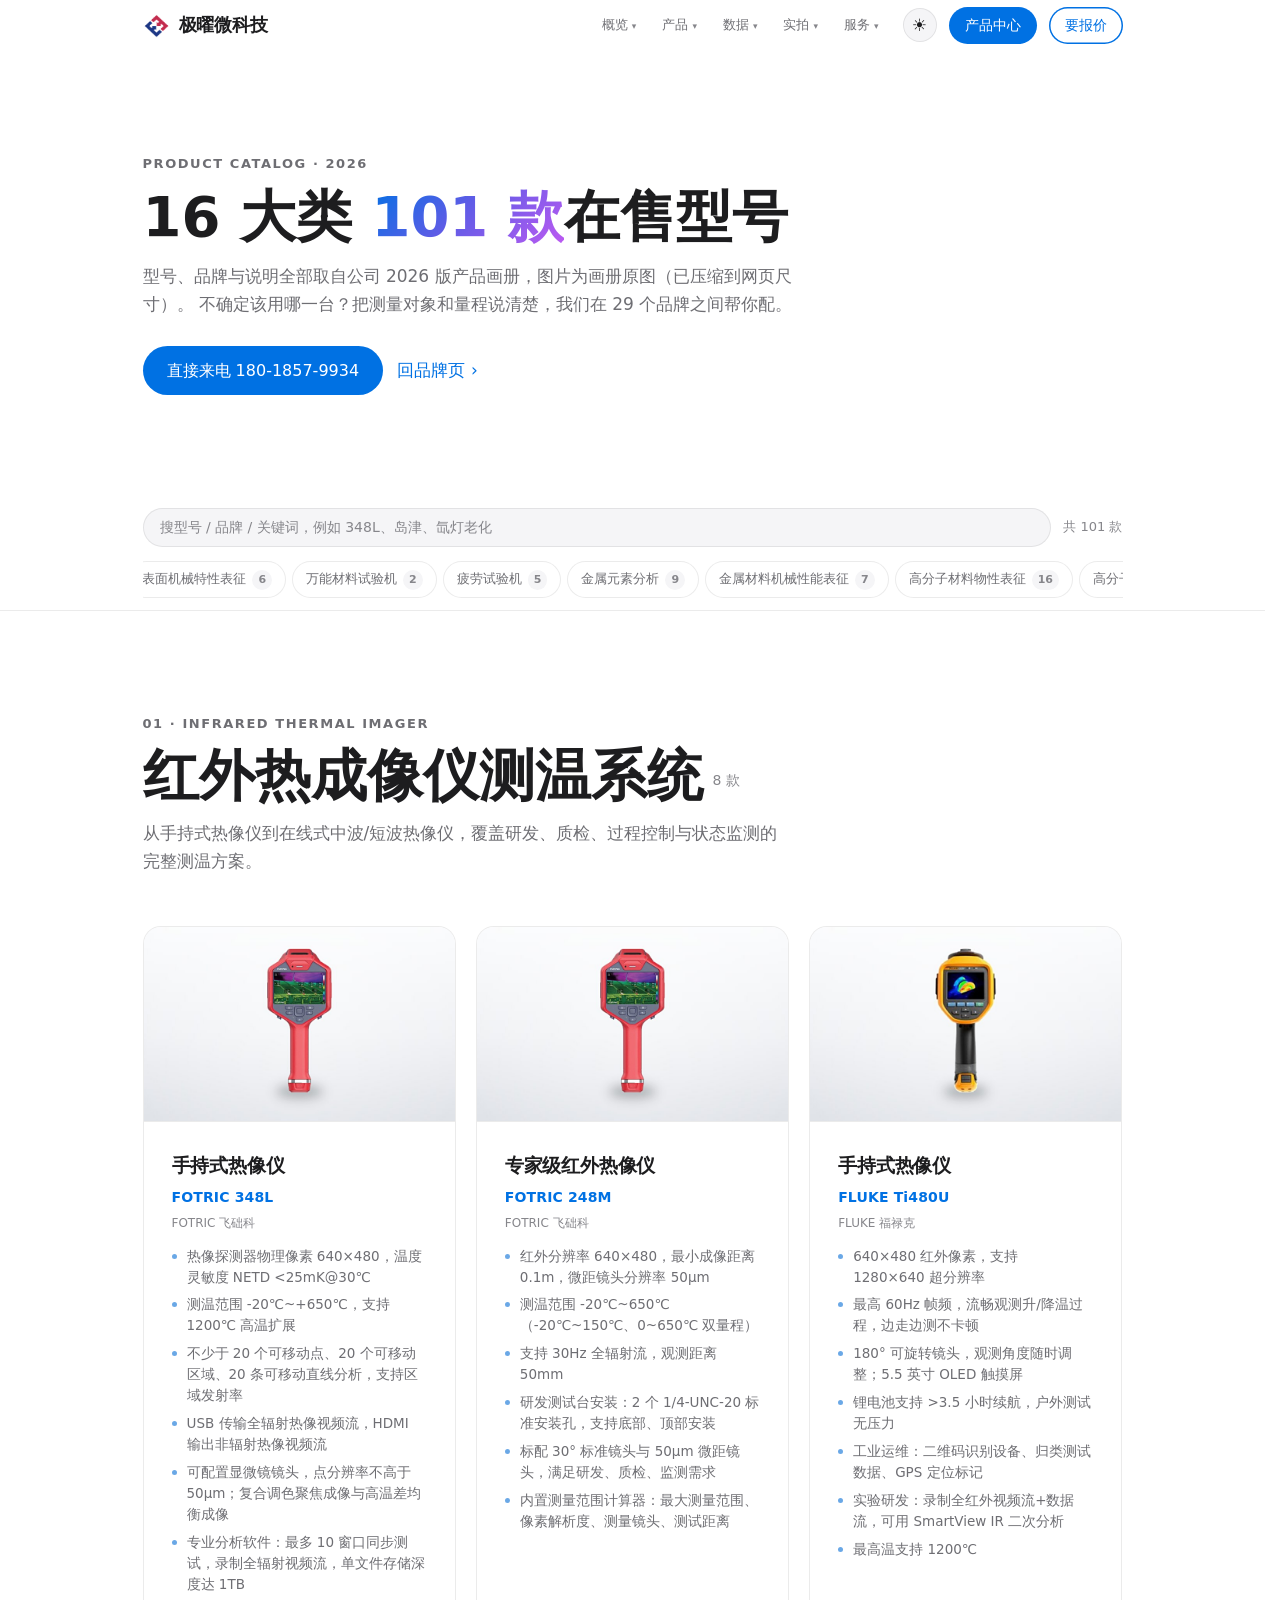
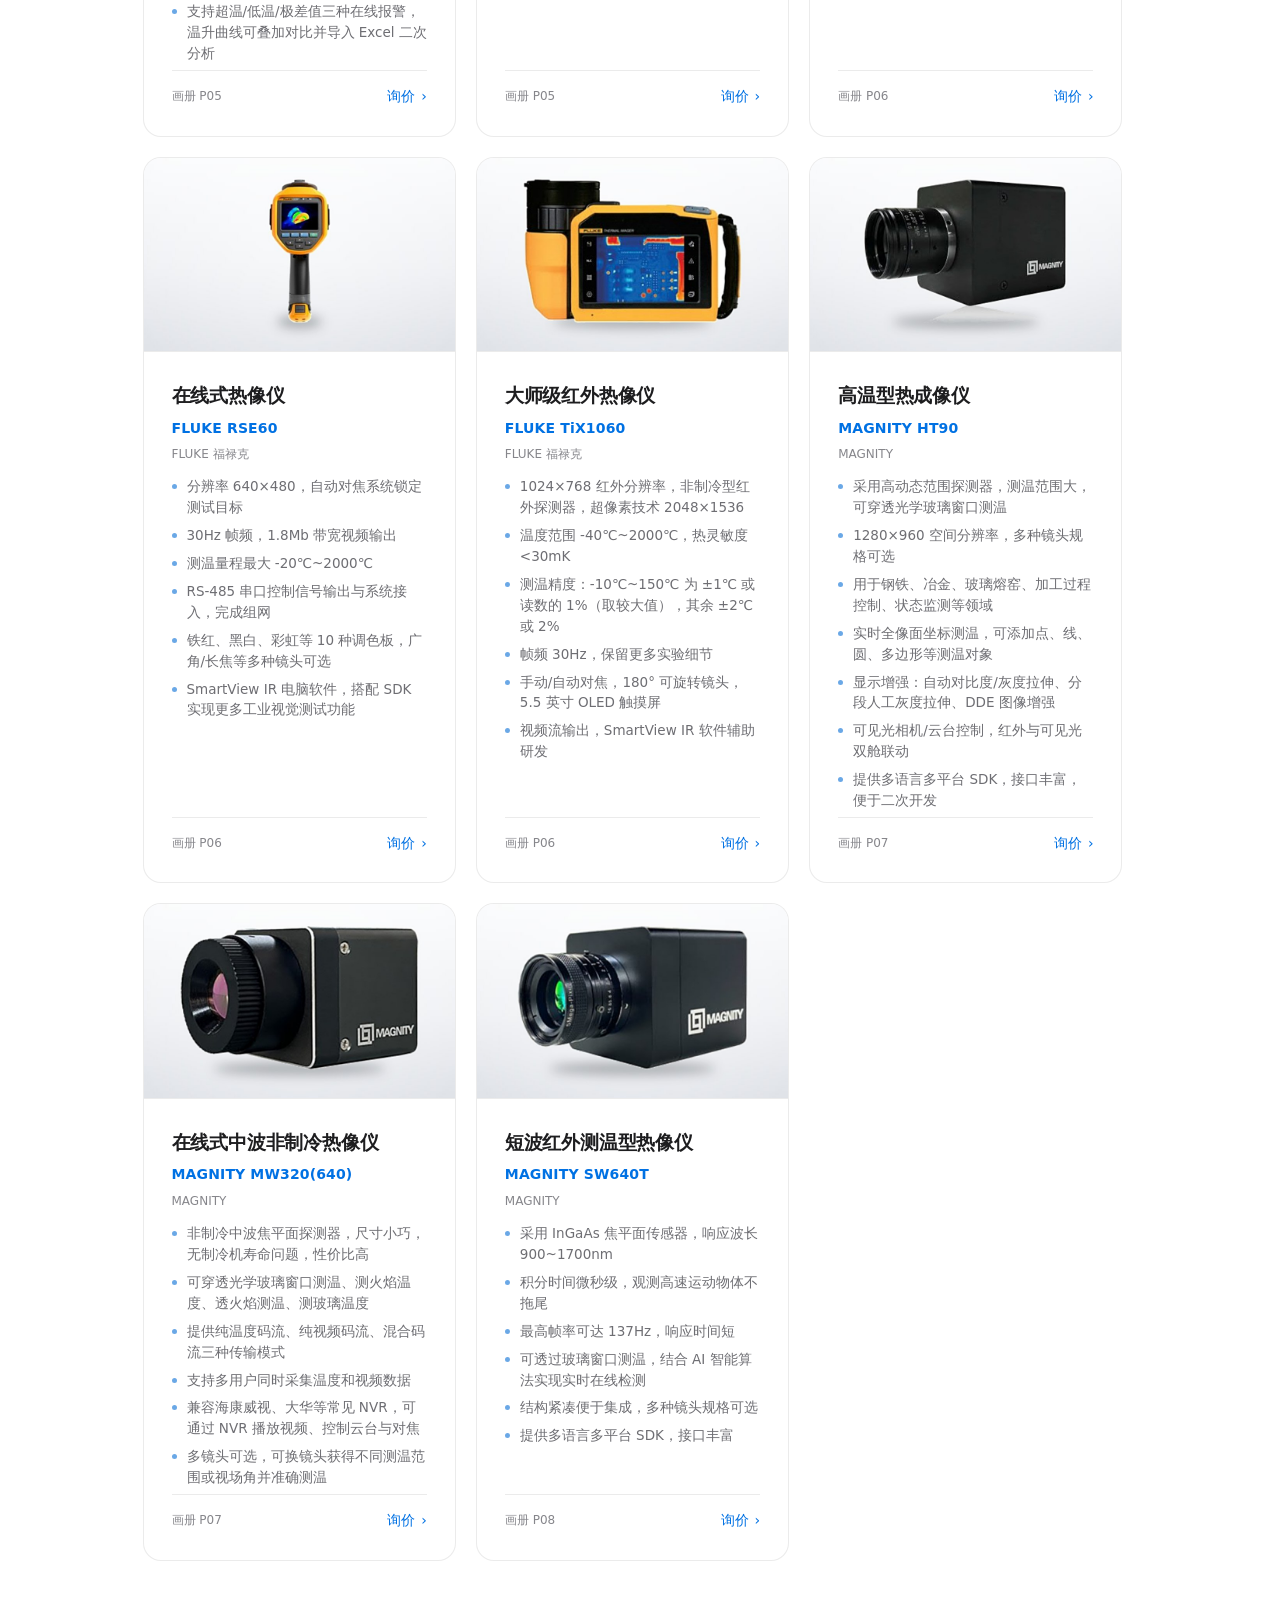
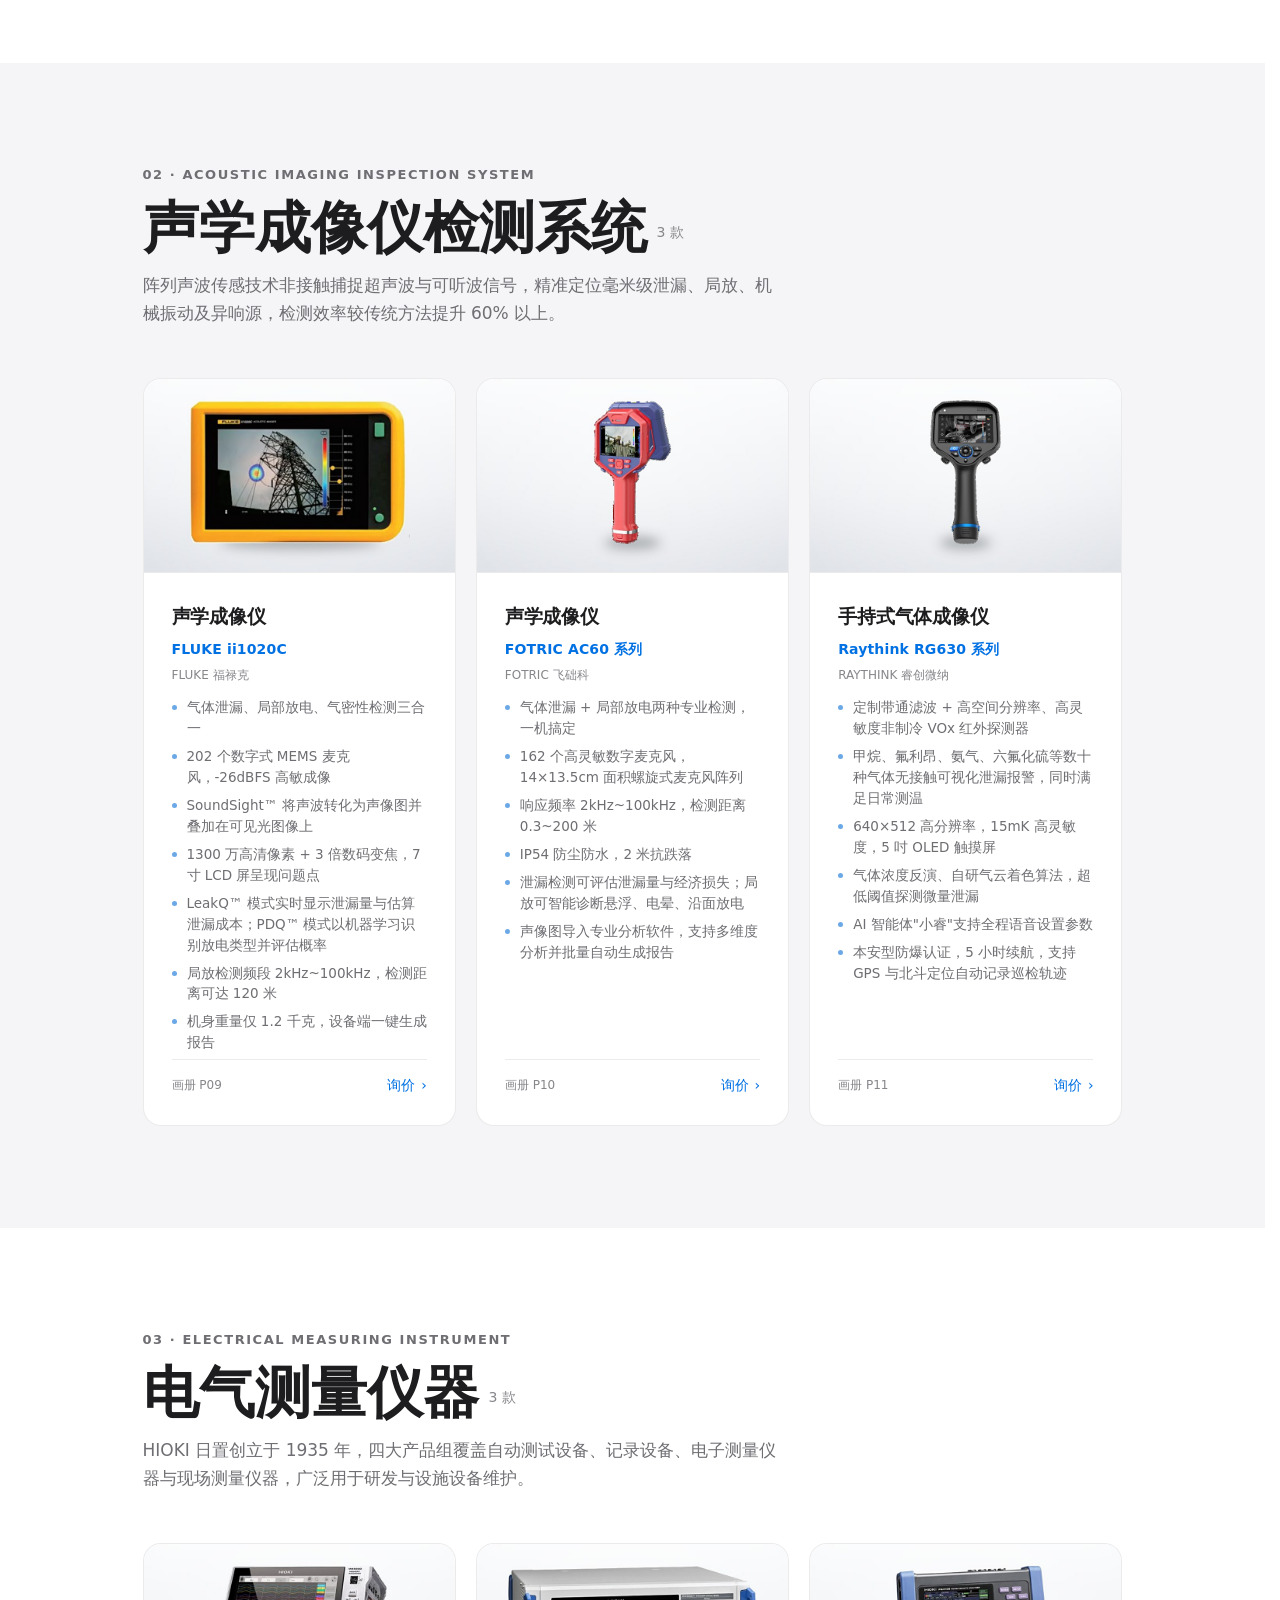
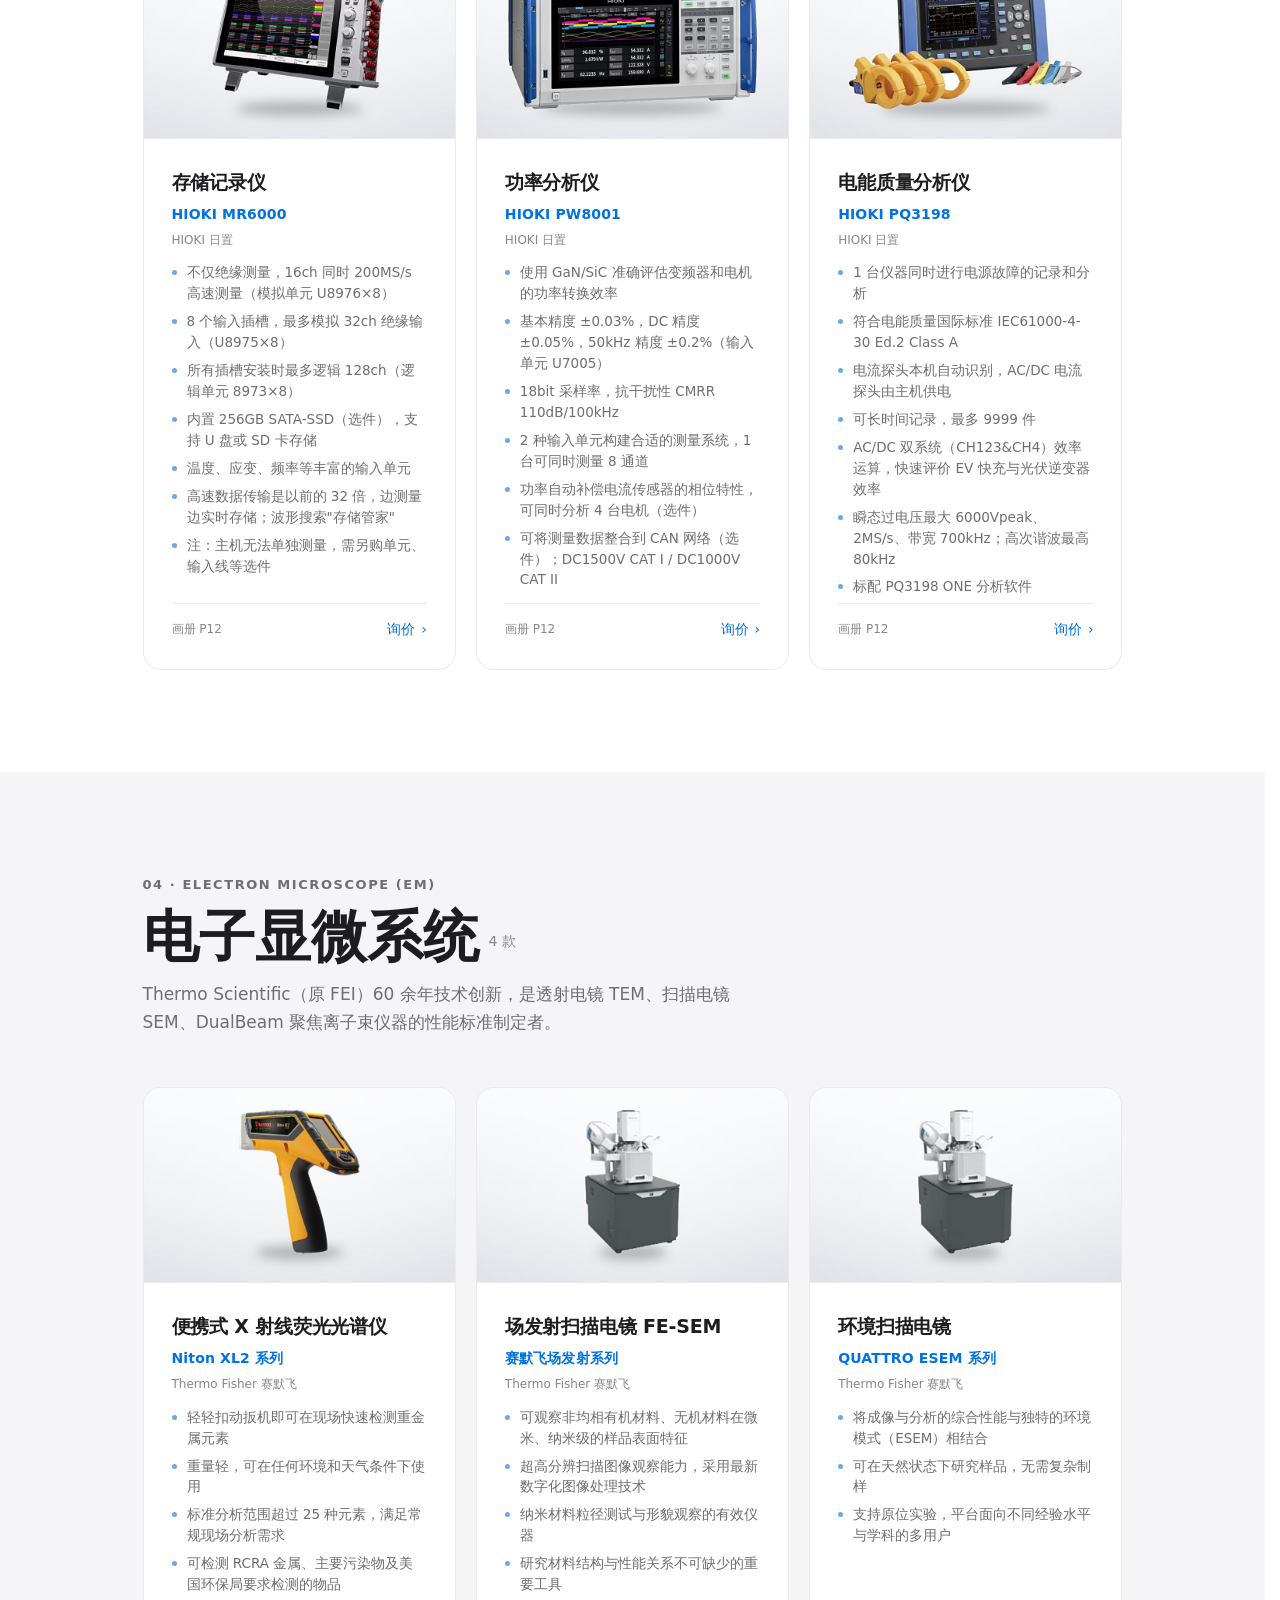
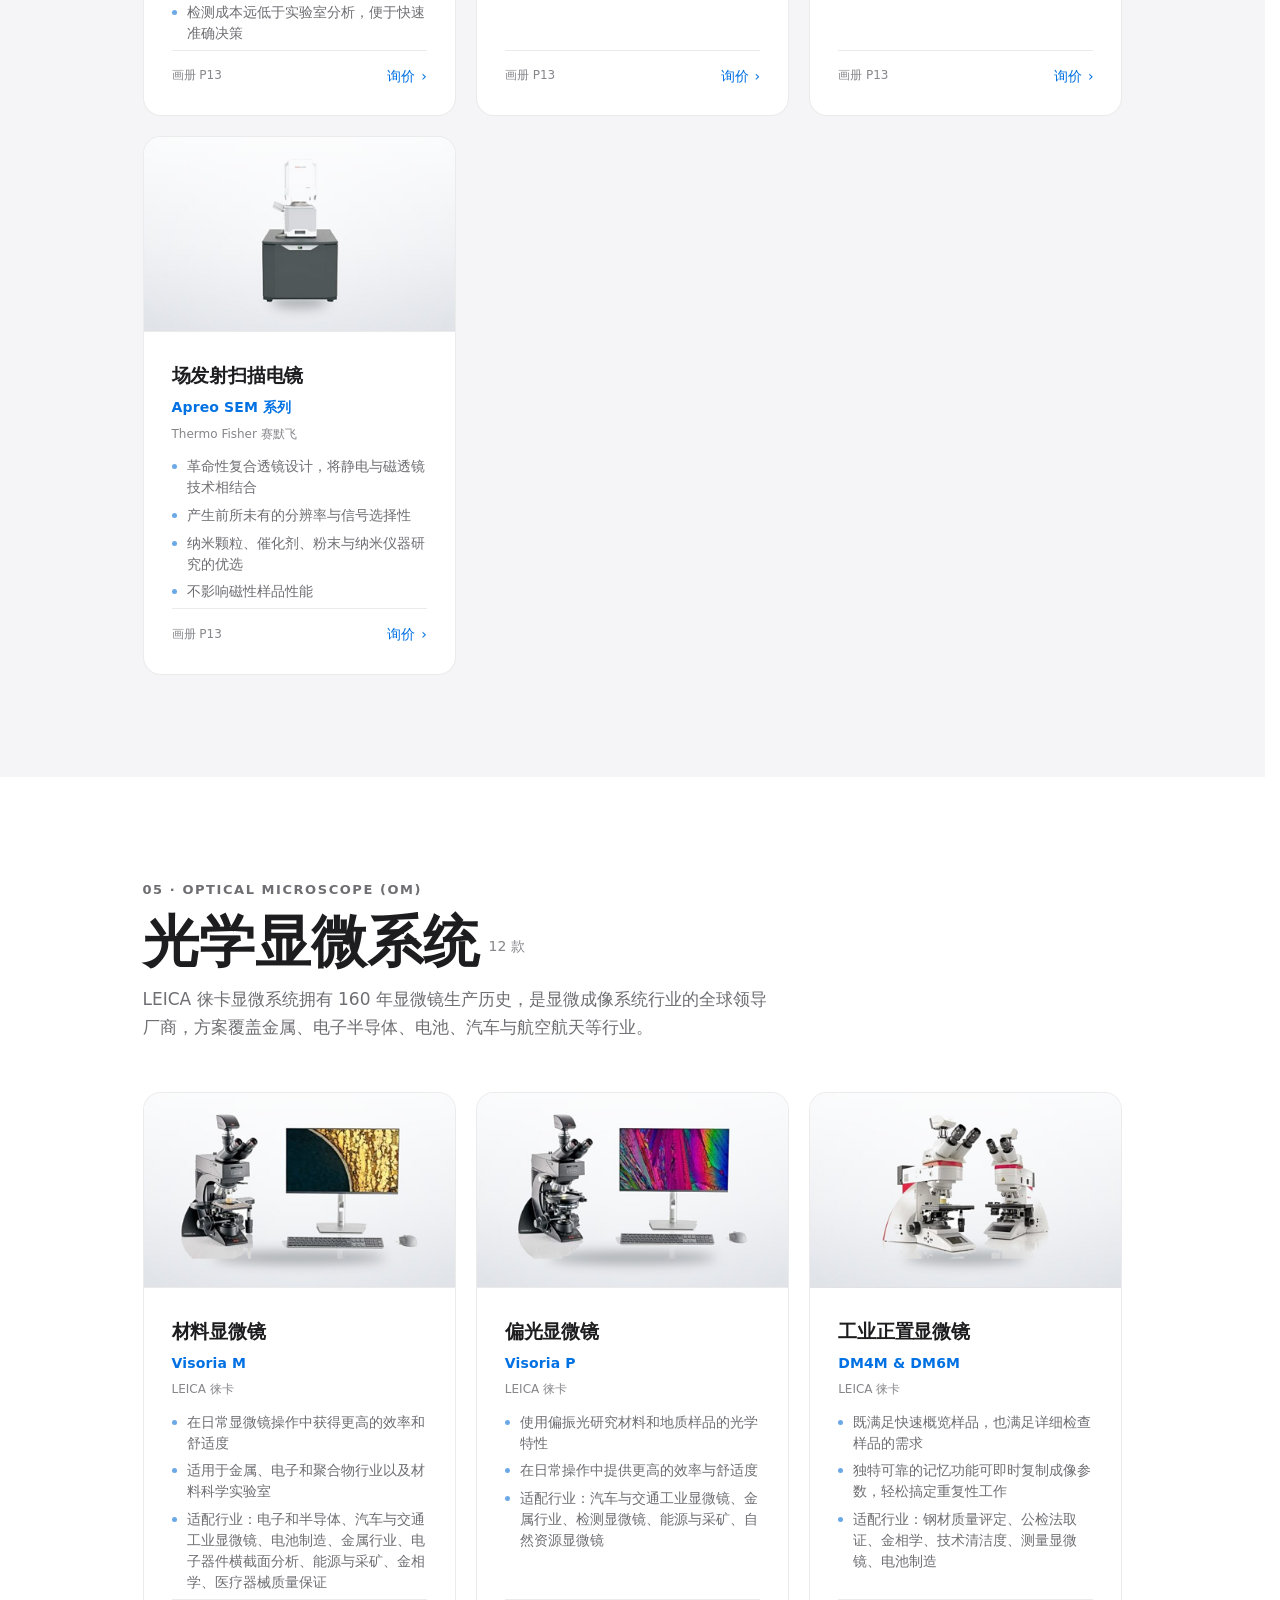
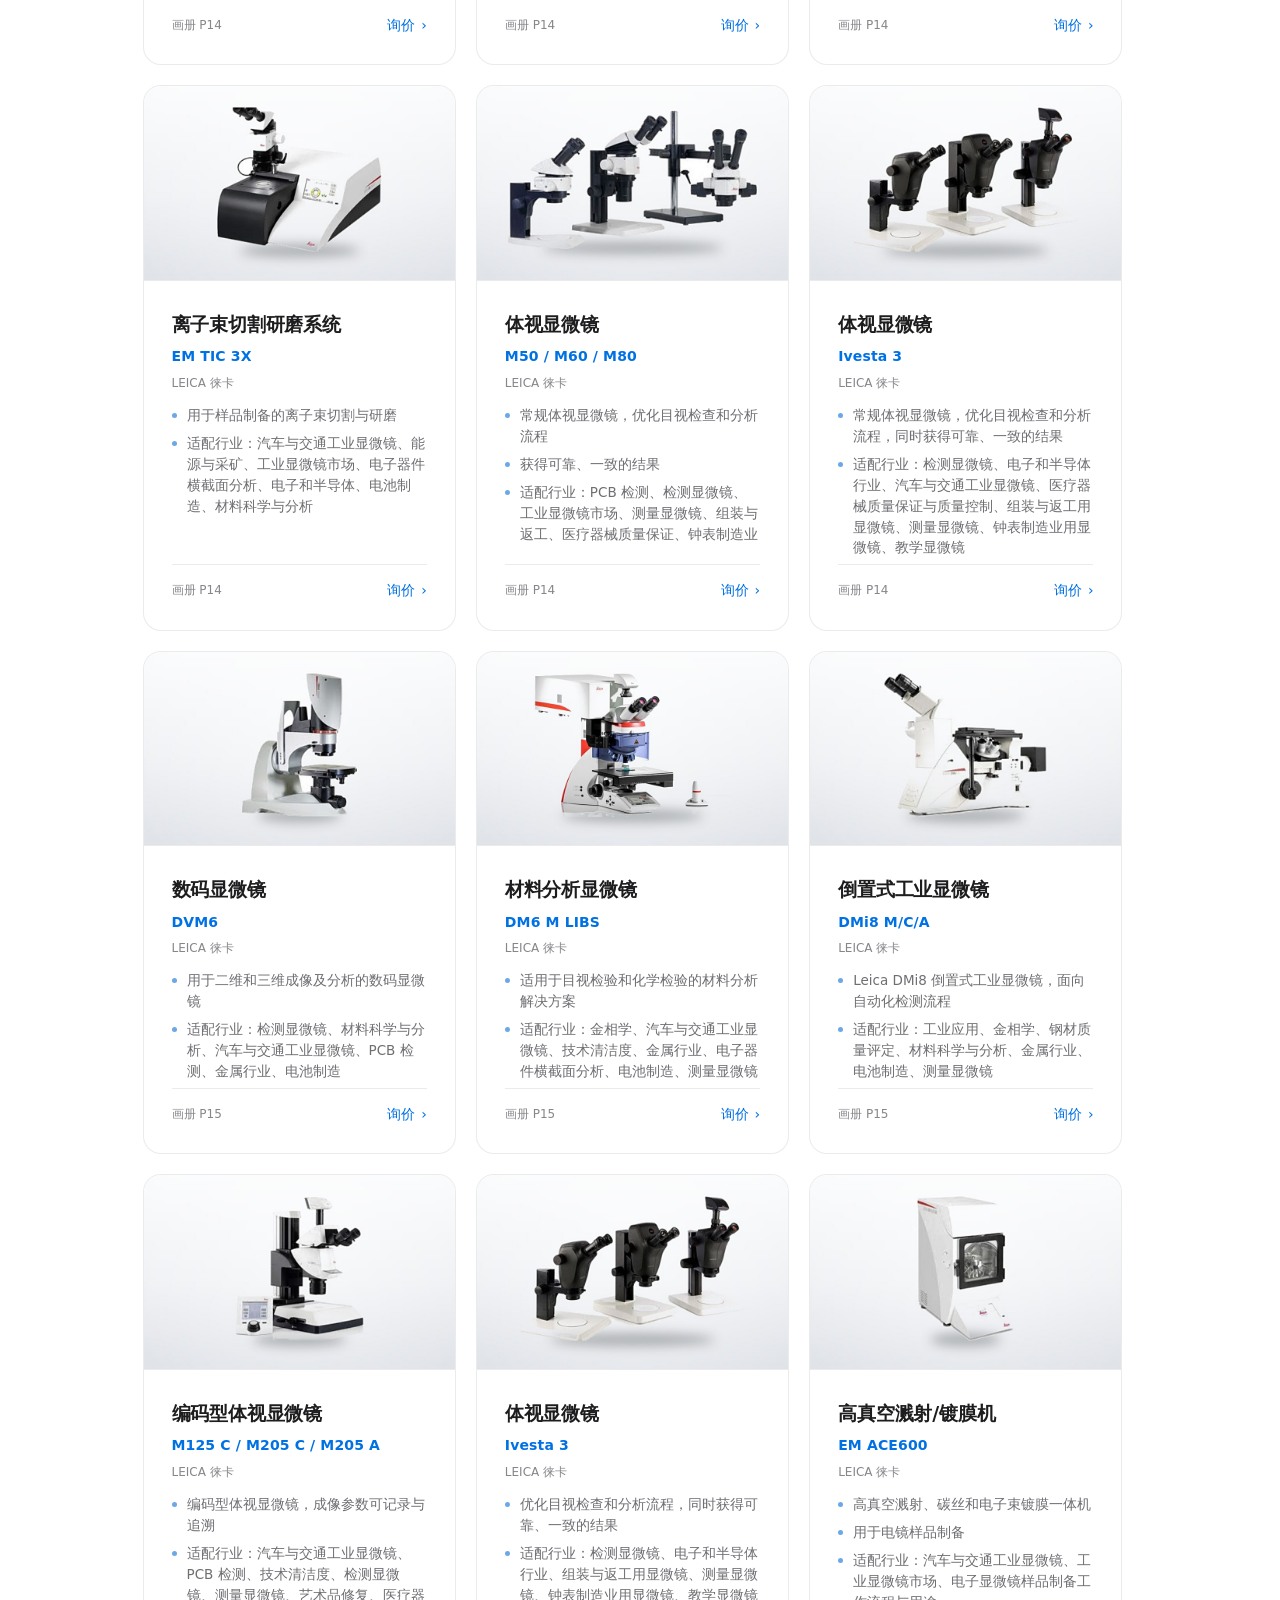
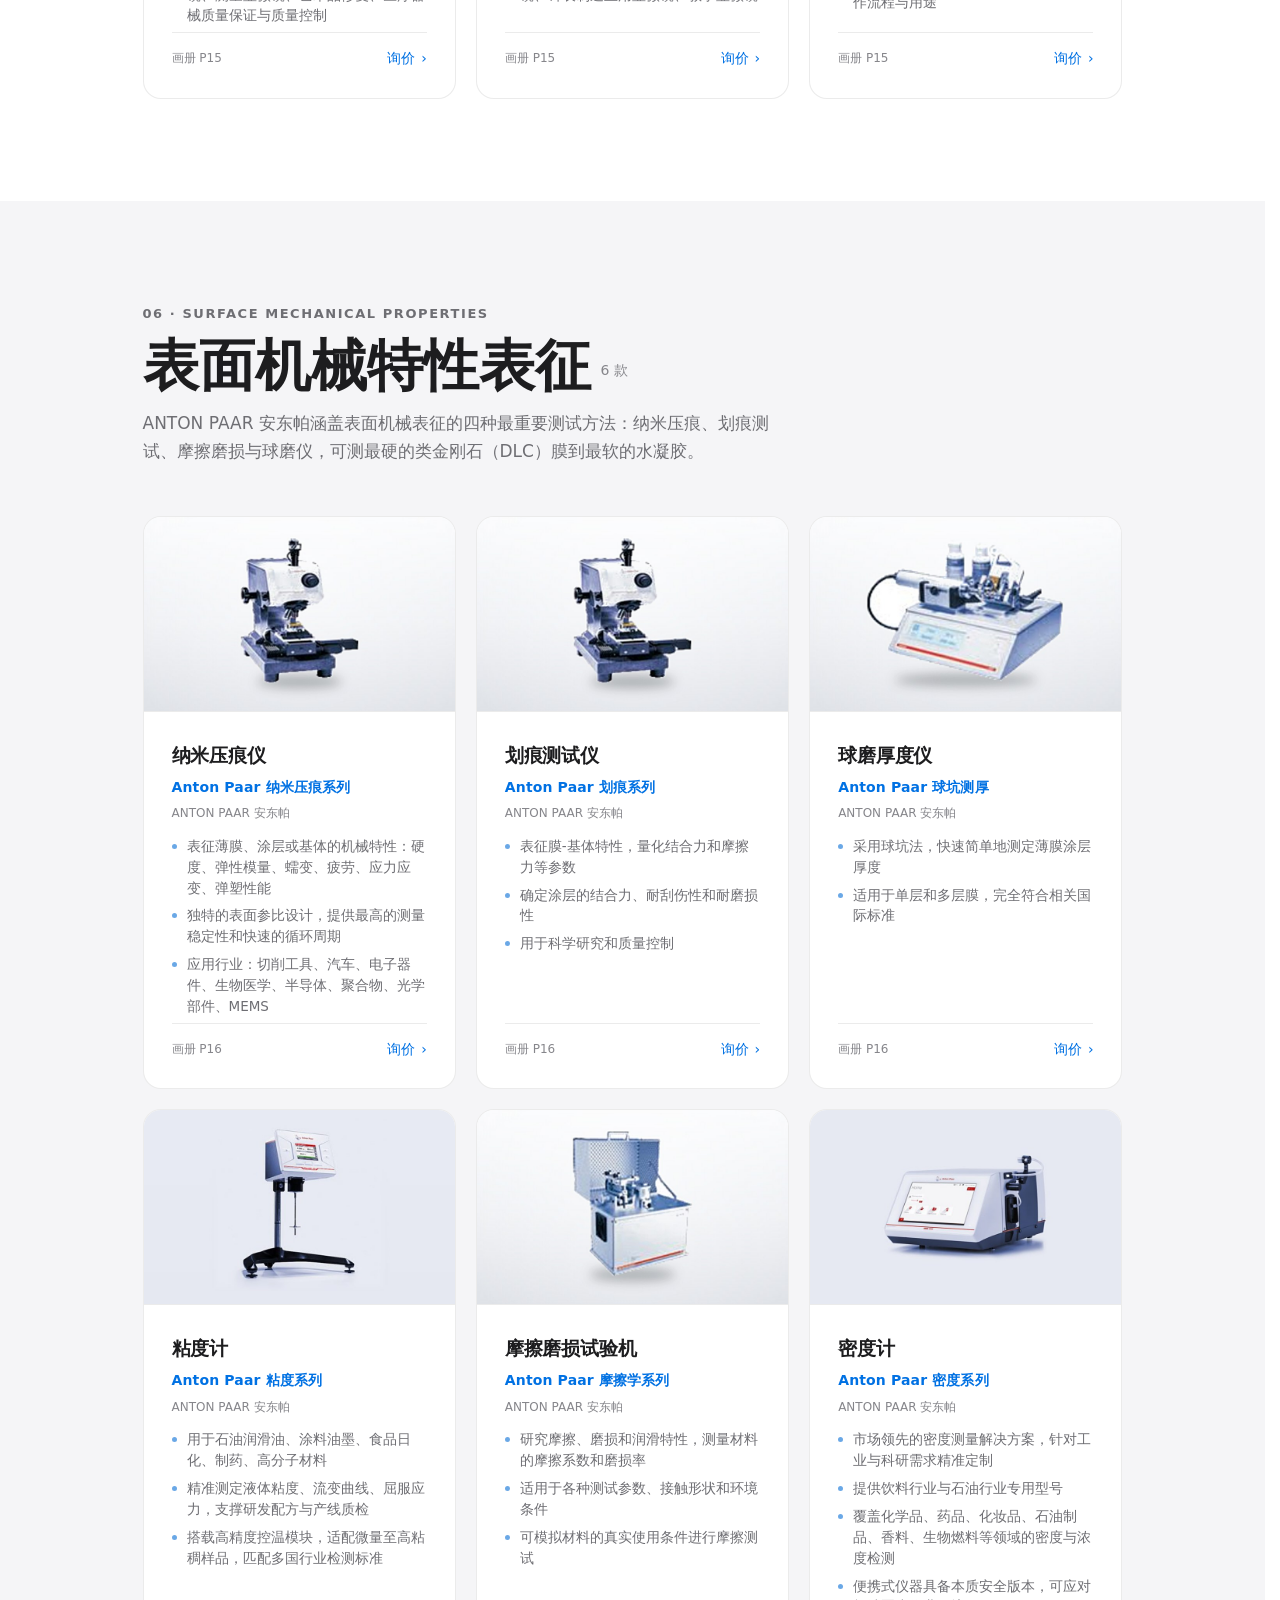
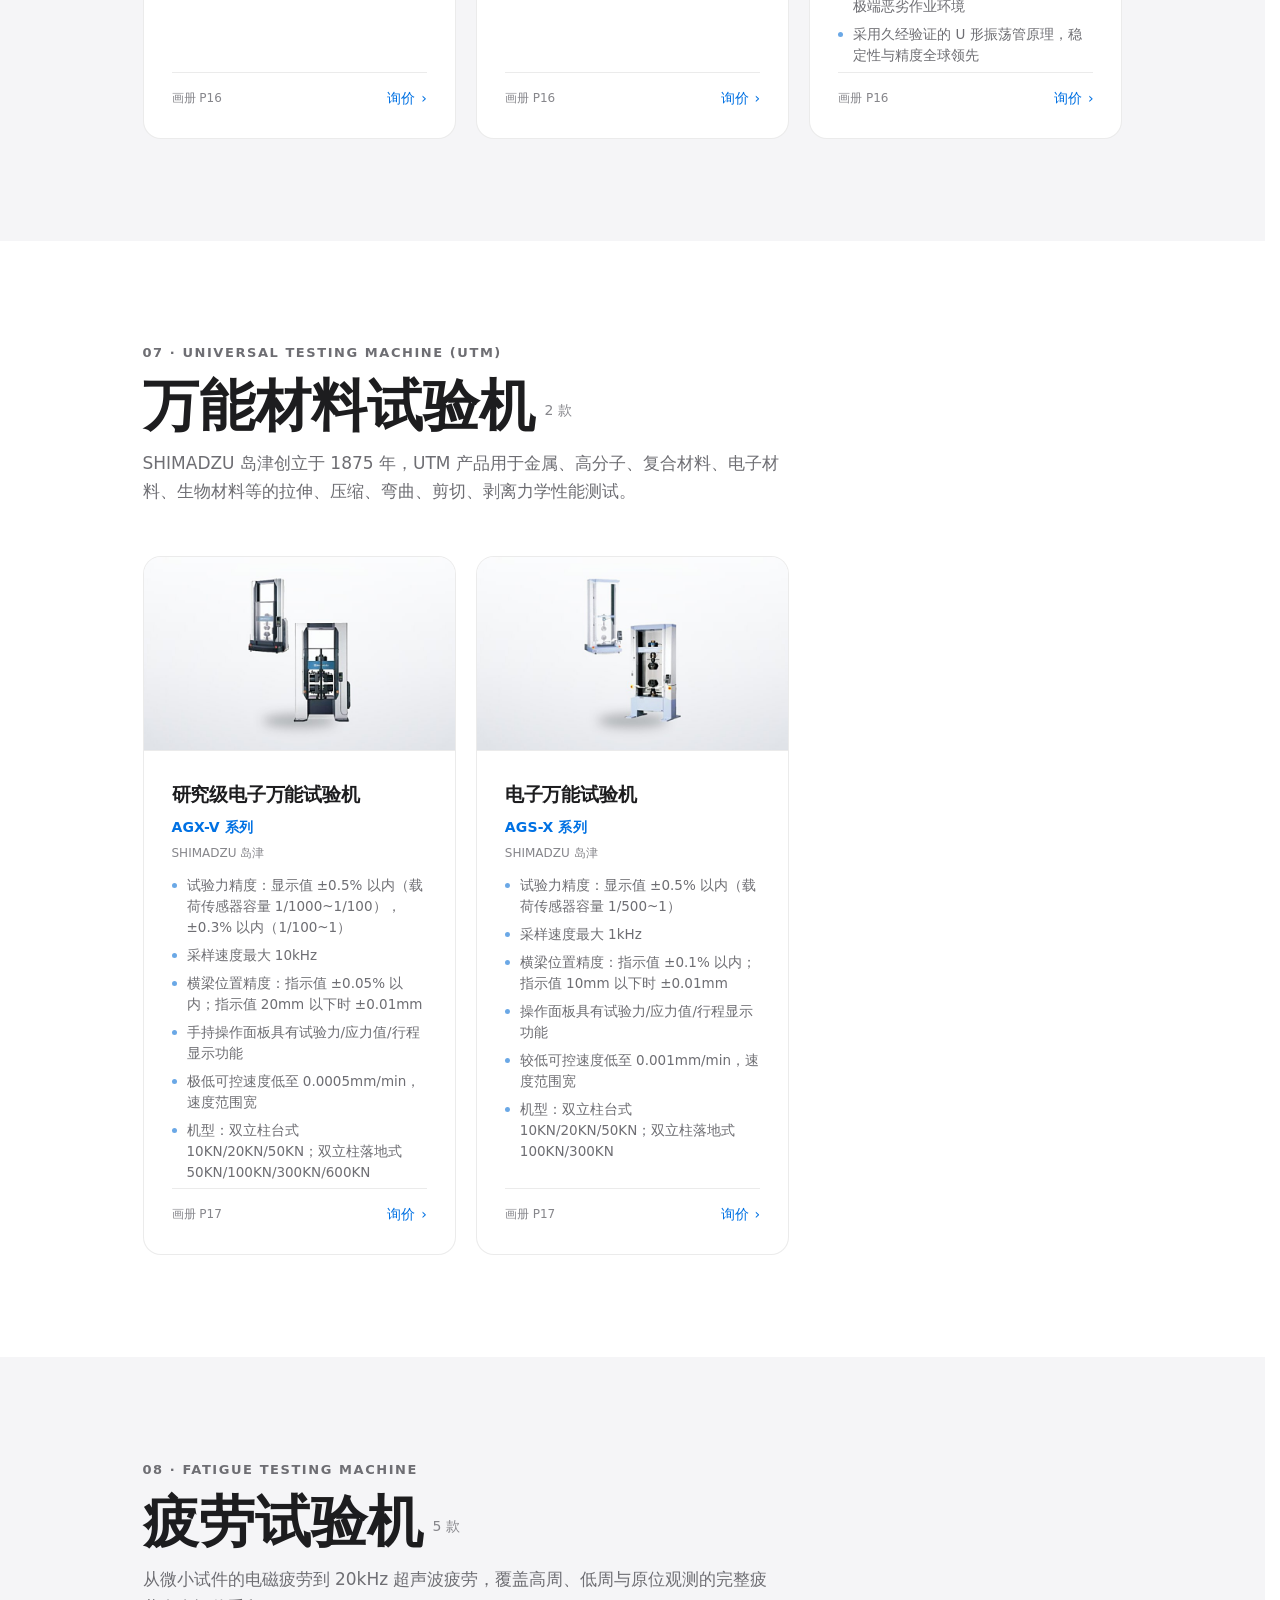
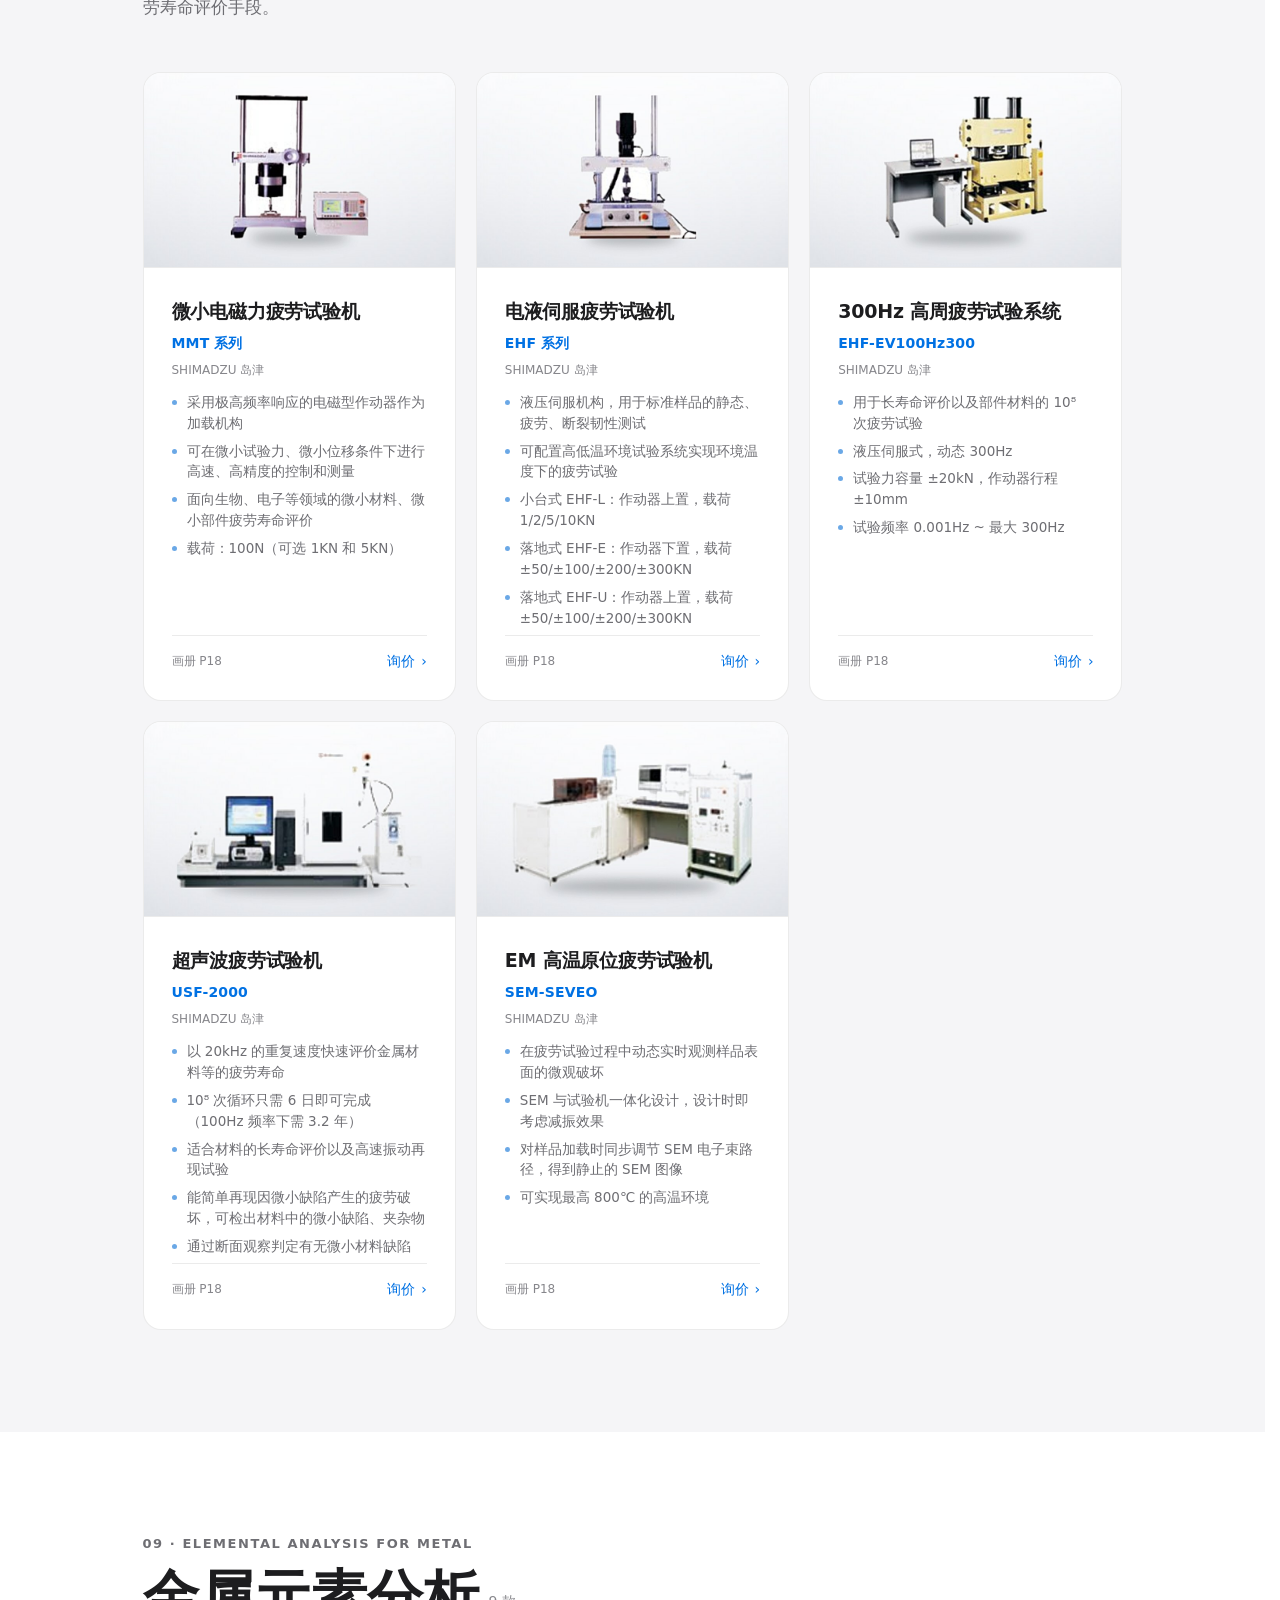
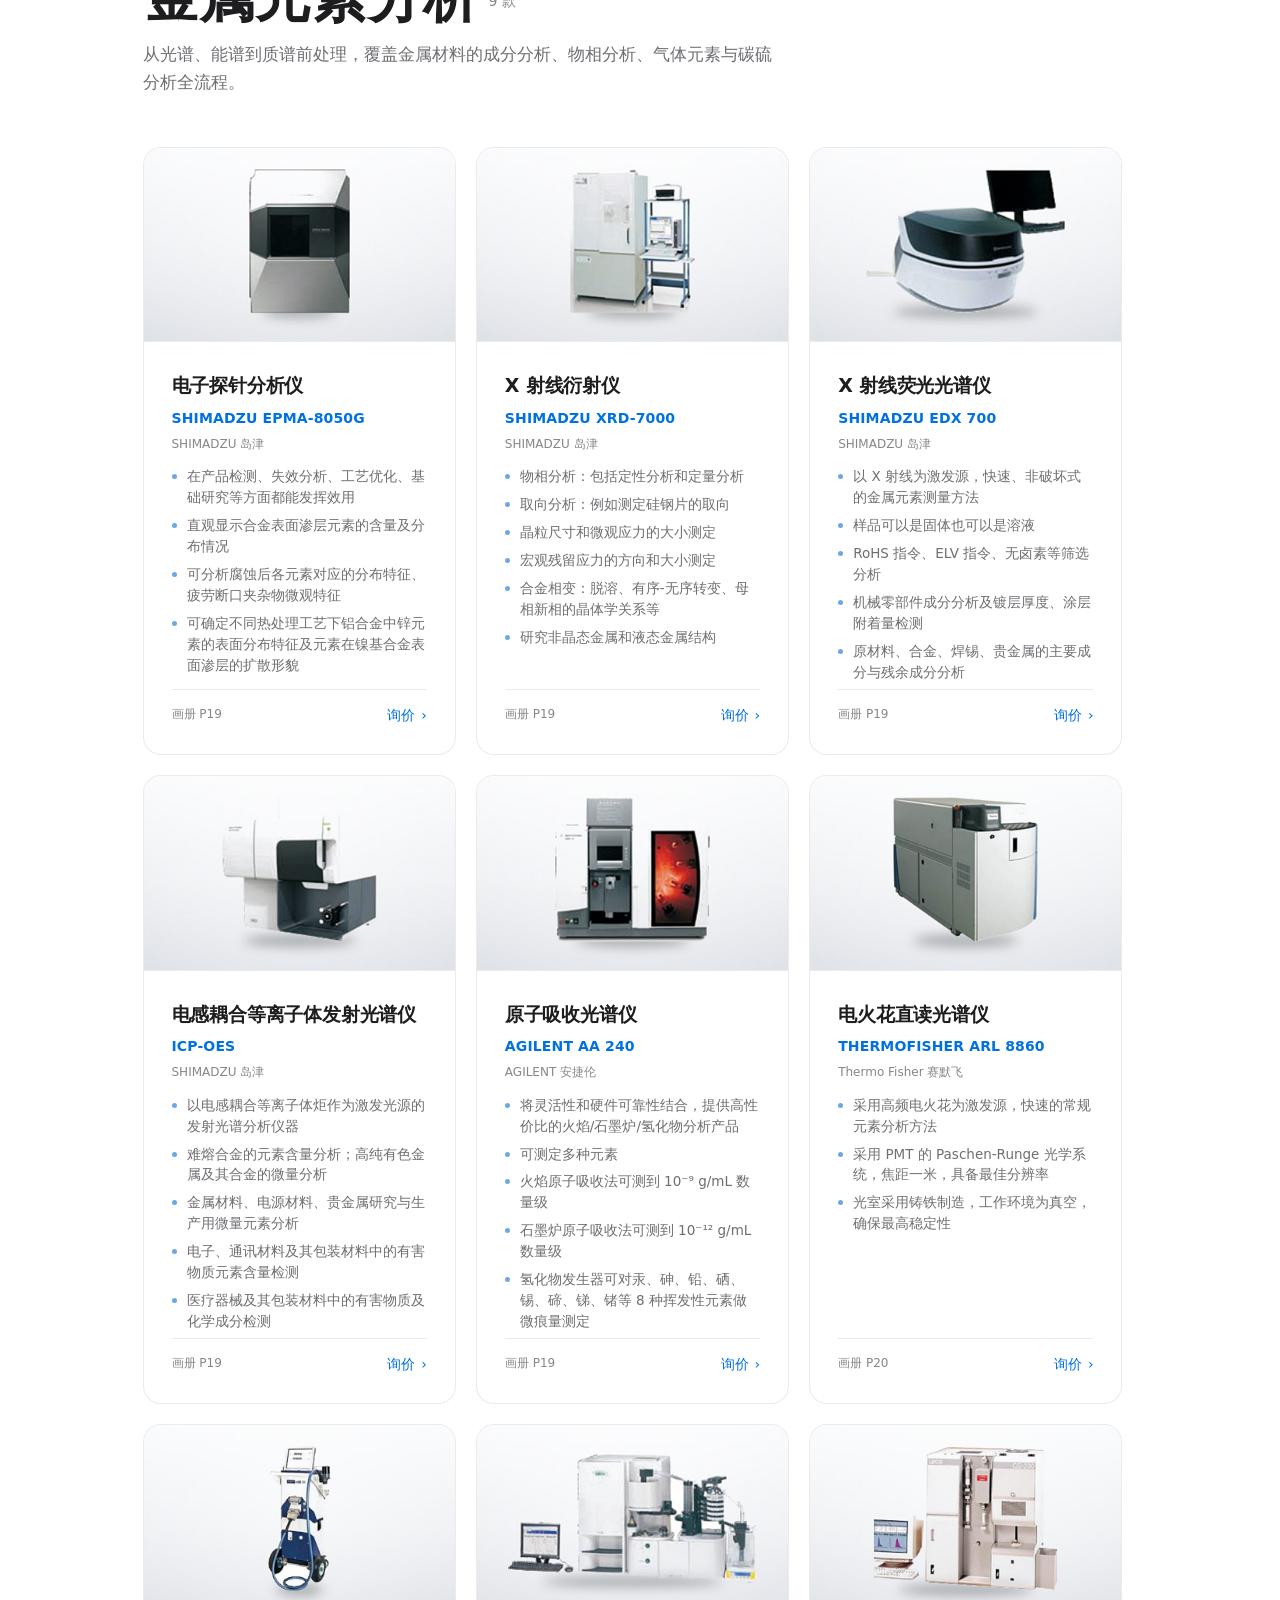
==== commit 91137f95: "Update products.html" ====
--- a/products.html
+++ b/products.html
@@ -1954,4 +1954,5 @@
 <script src="js/hover.js"></script>
 <script src="js/products.js"></script>  <!-- 放最后：它要给上面渲染出来的卡片做筛选，依赖 DOM -->
 </body>
+  
 </html>
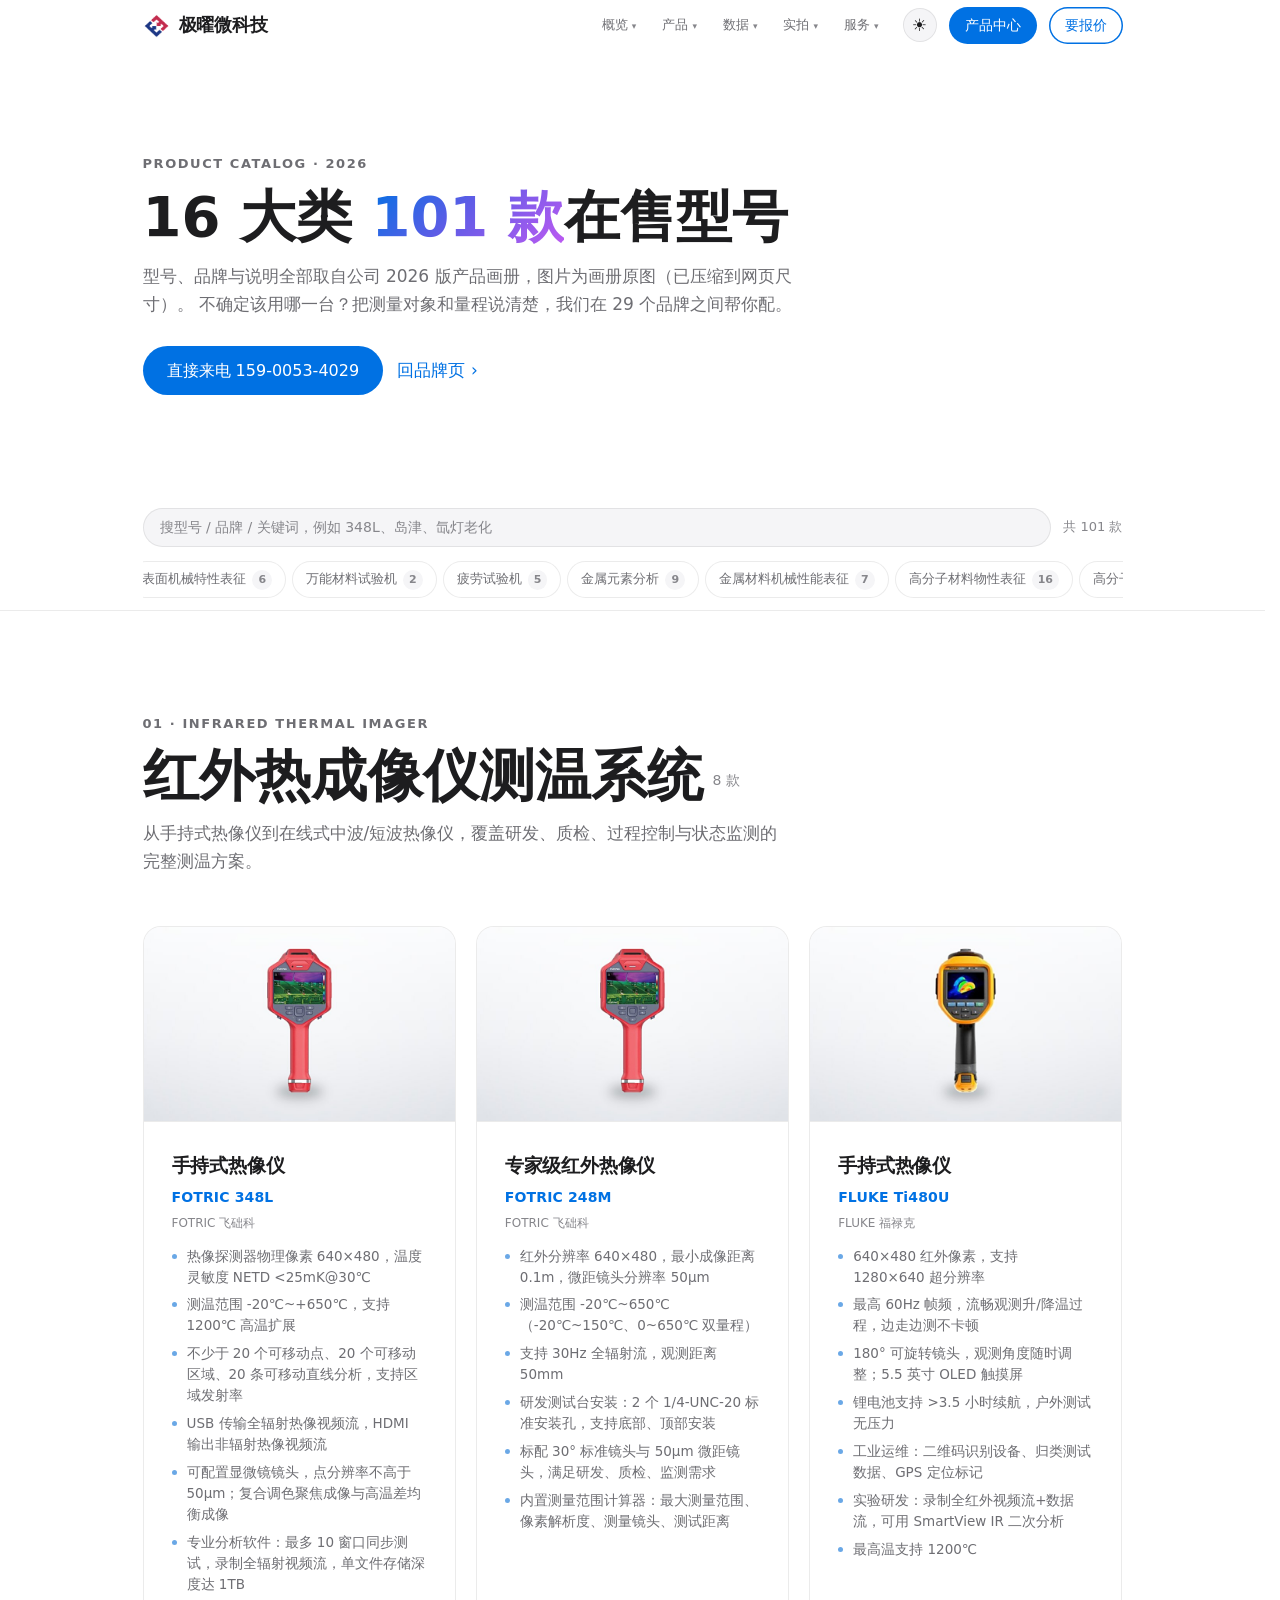
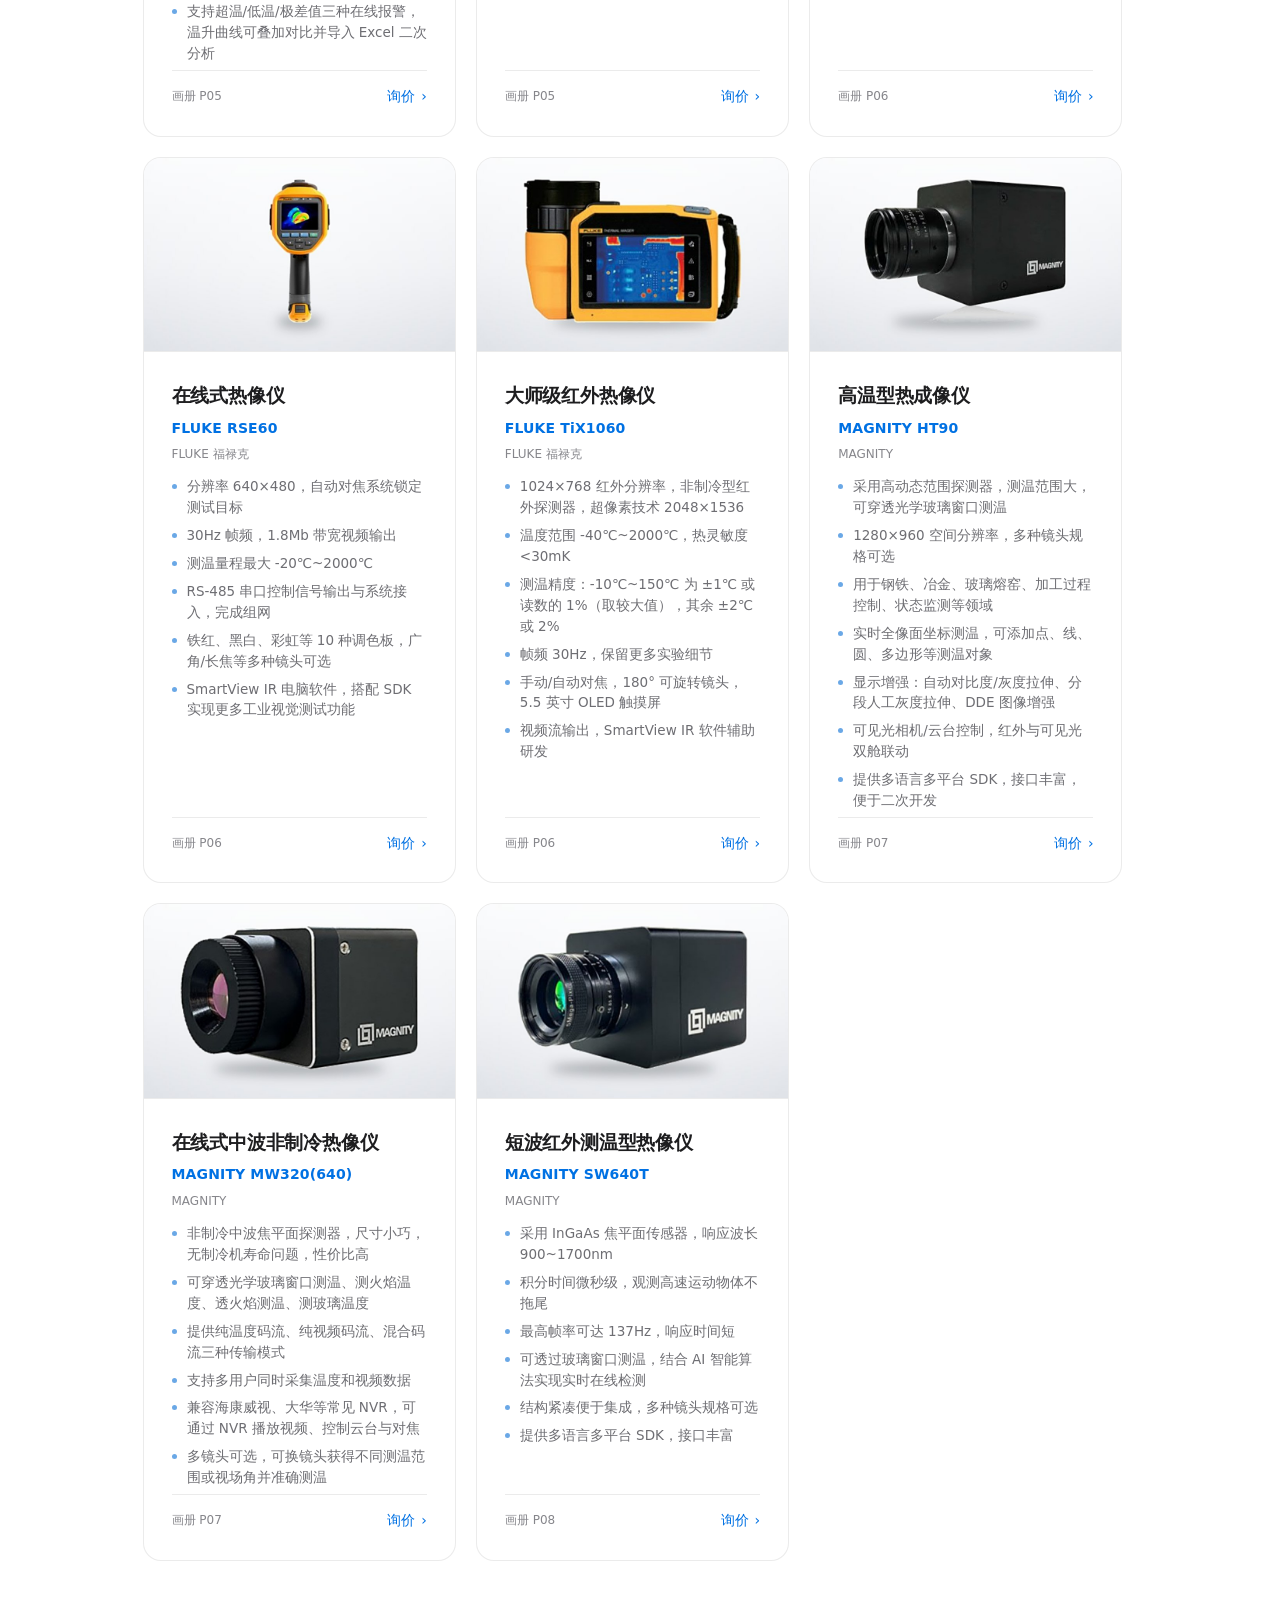
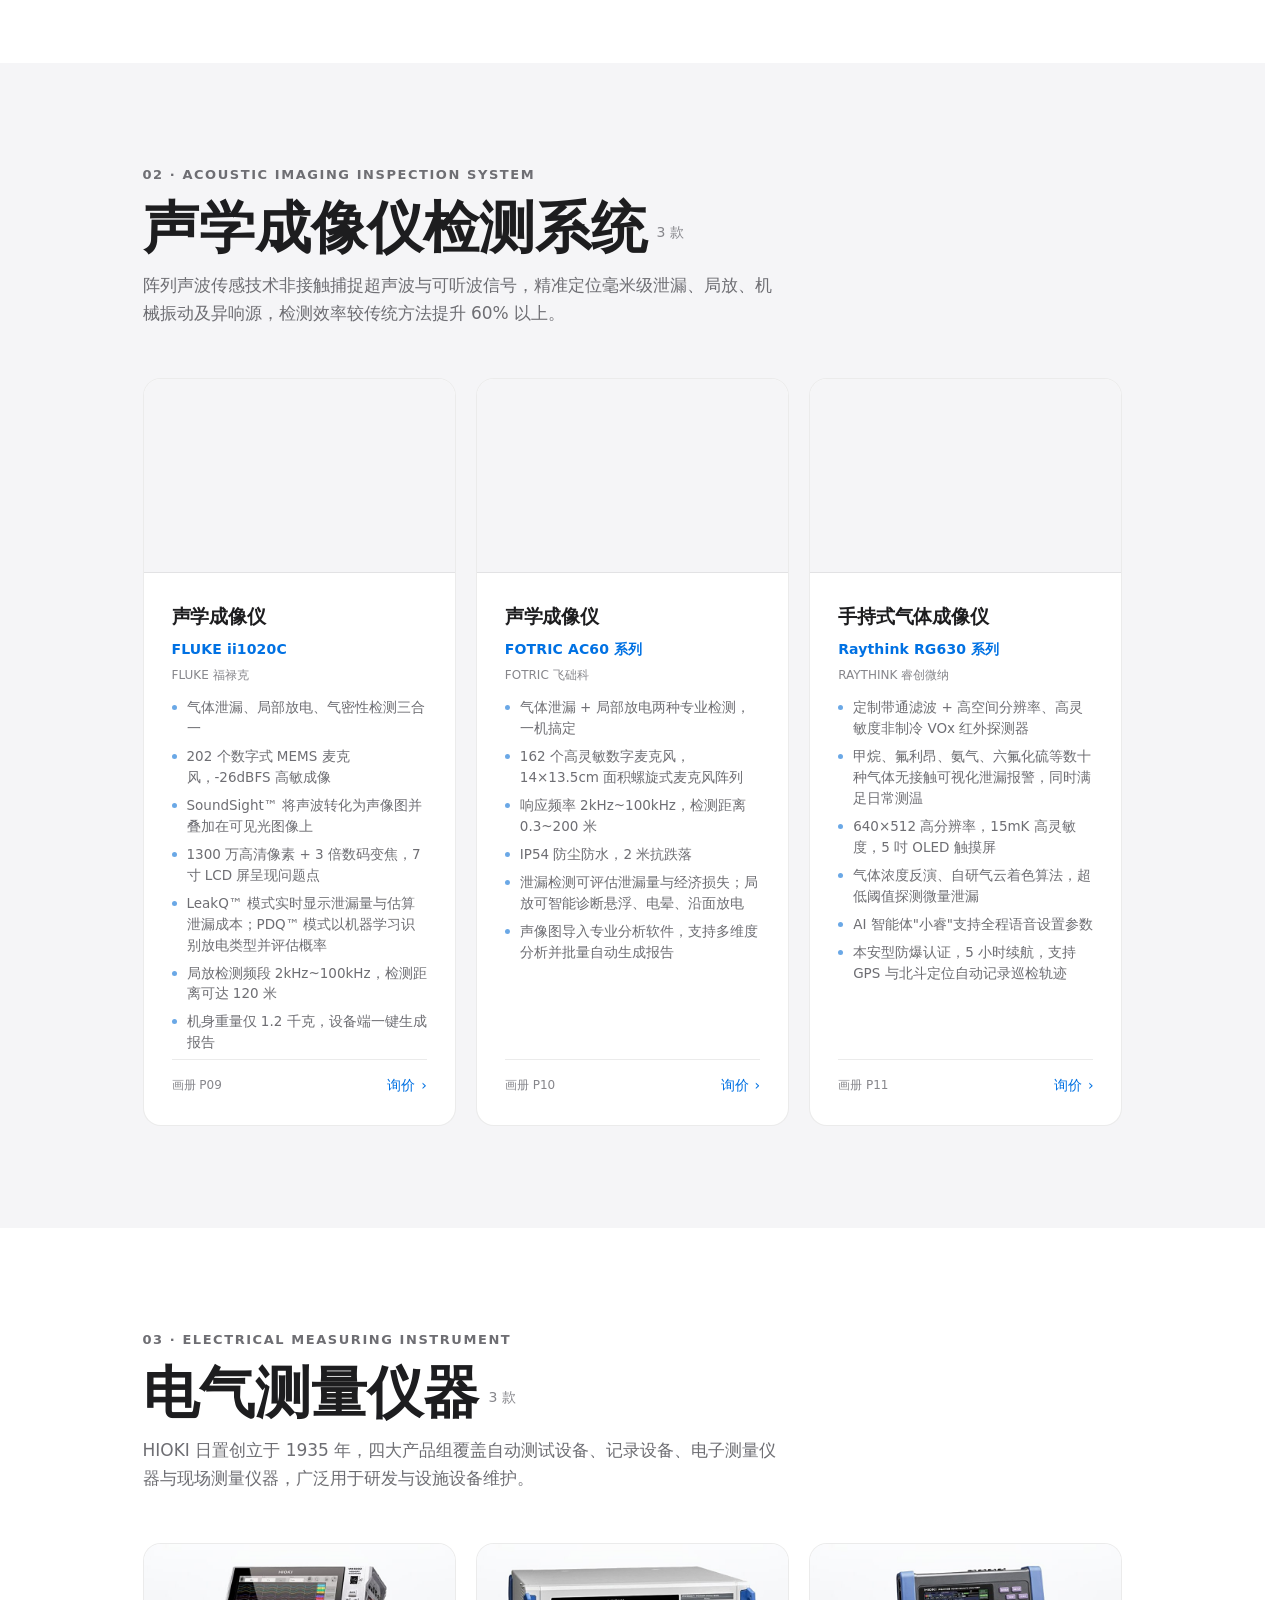
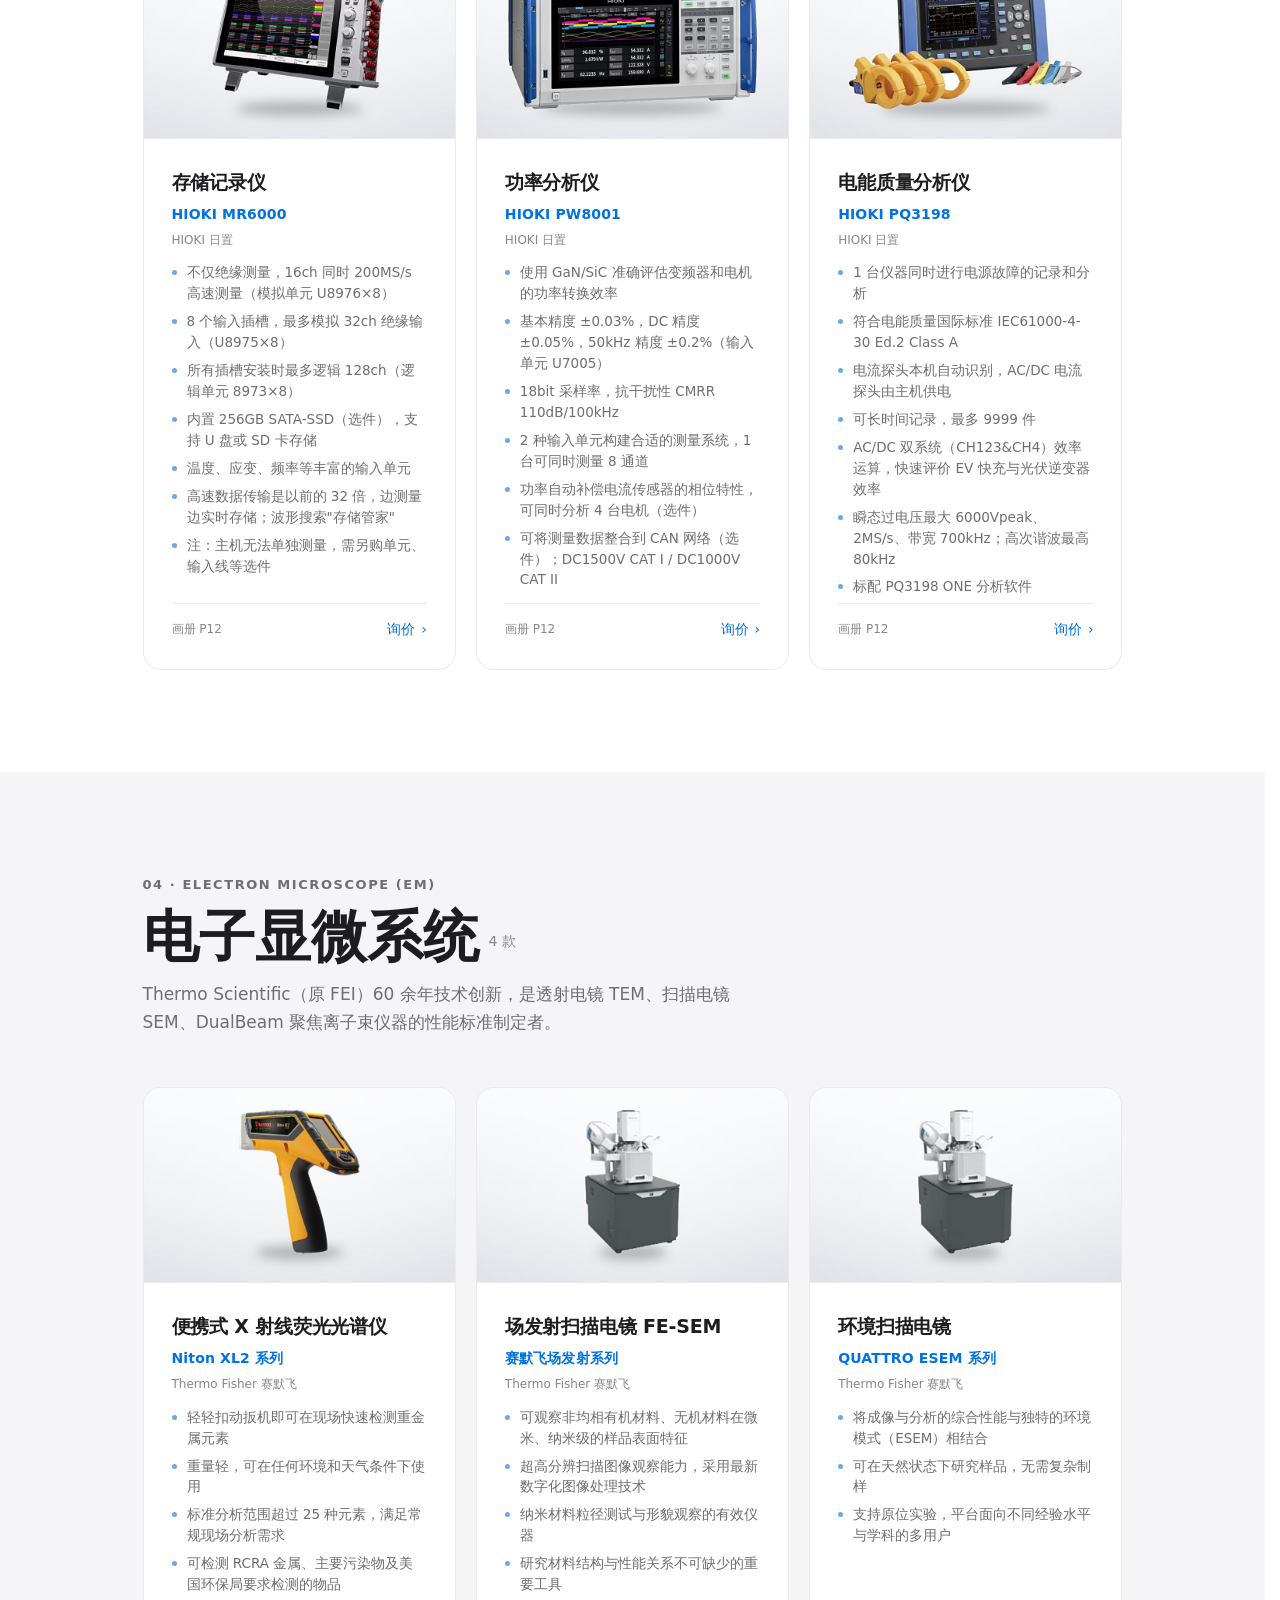
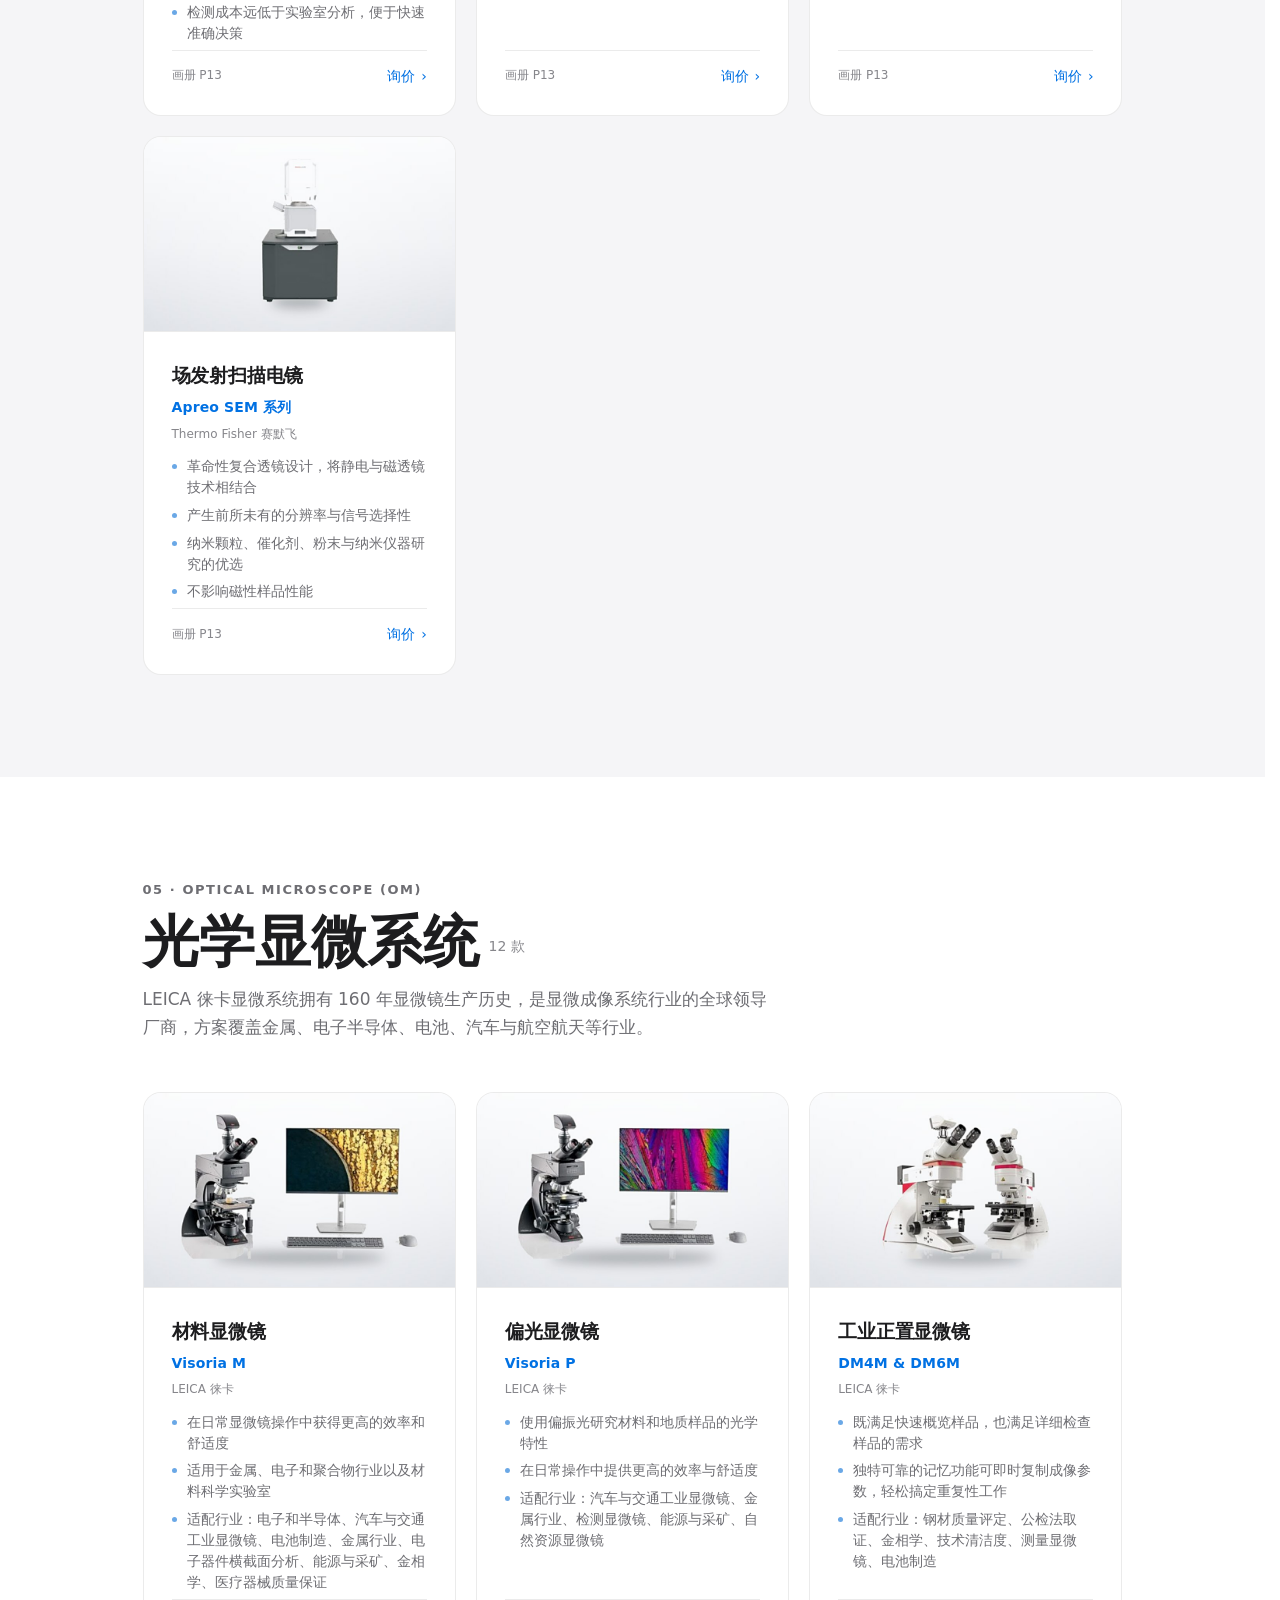
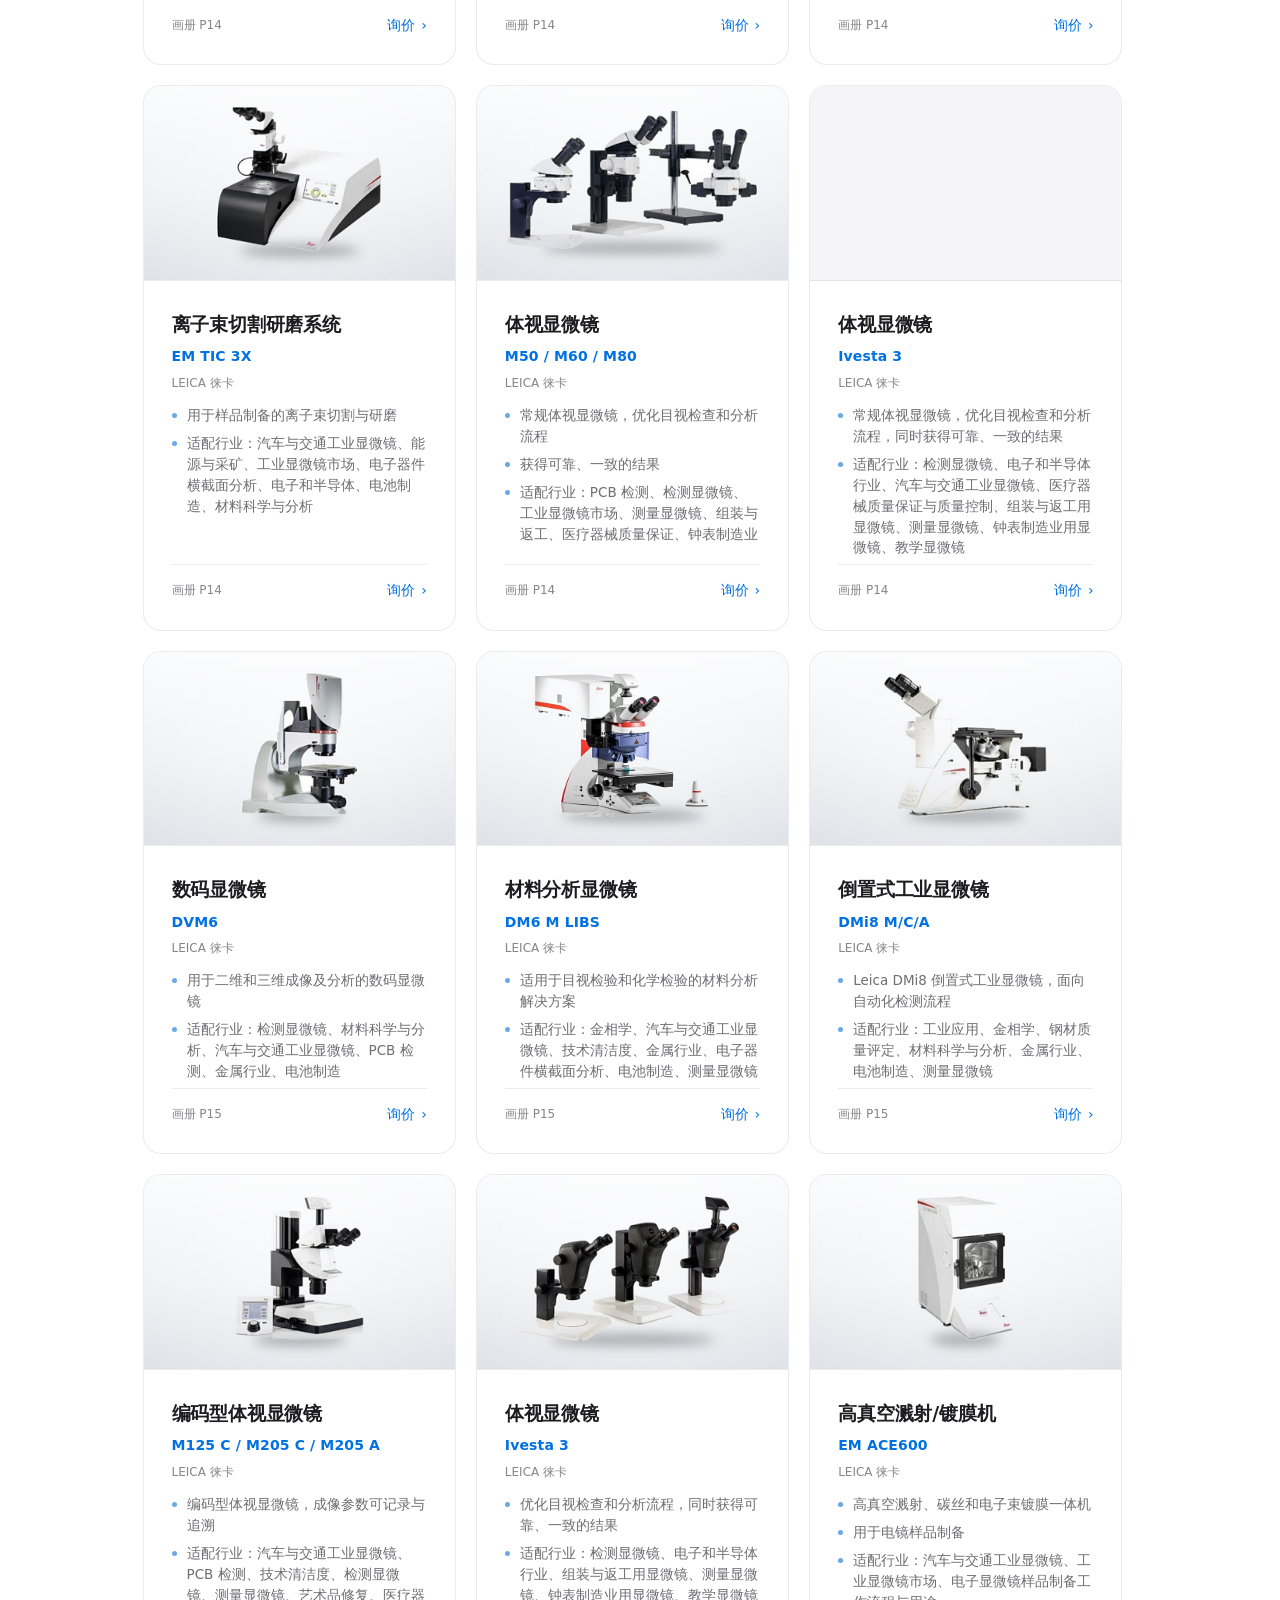
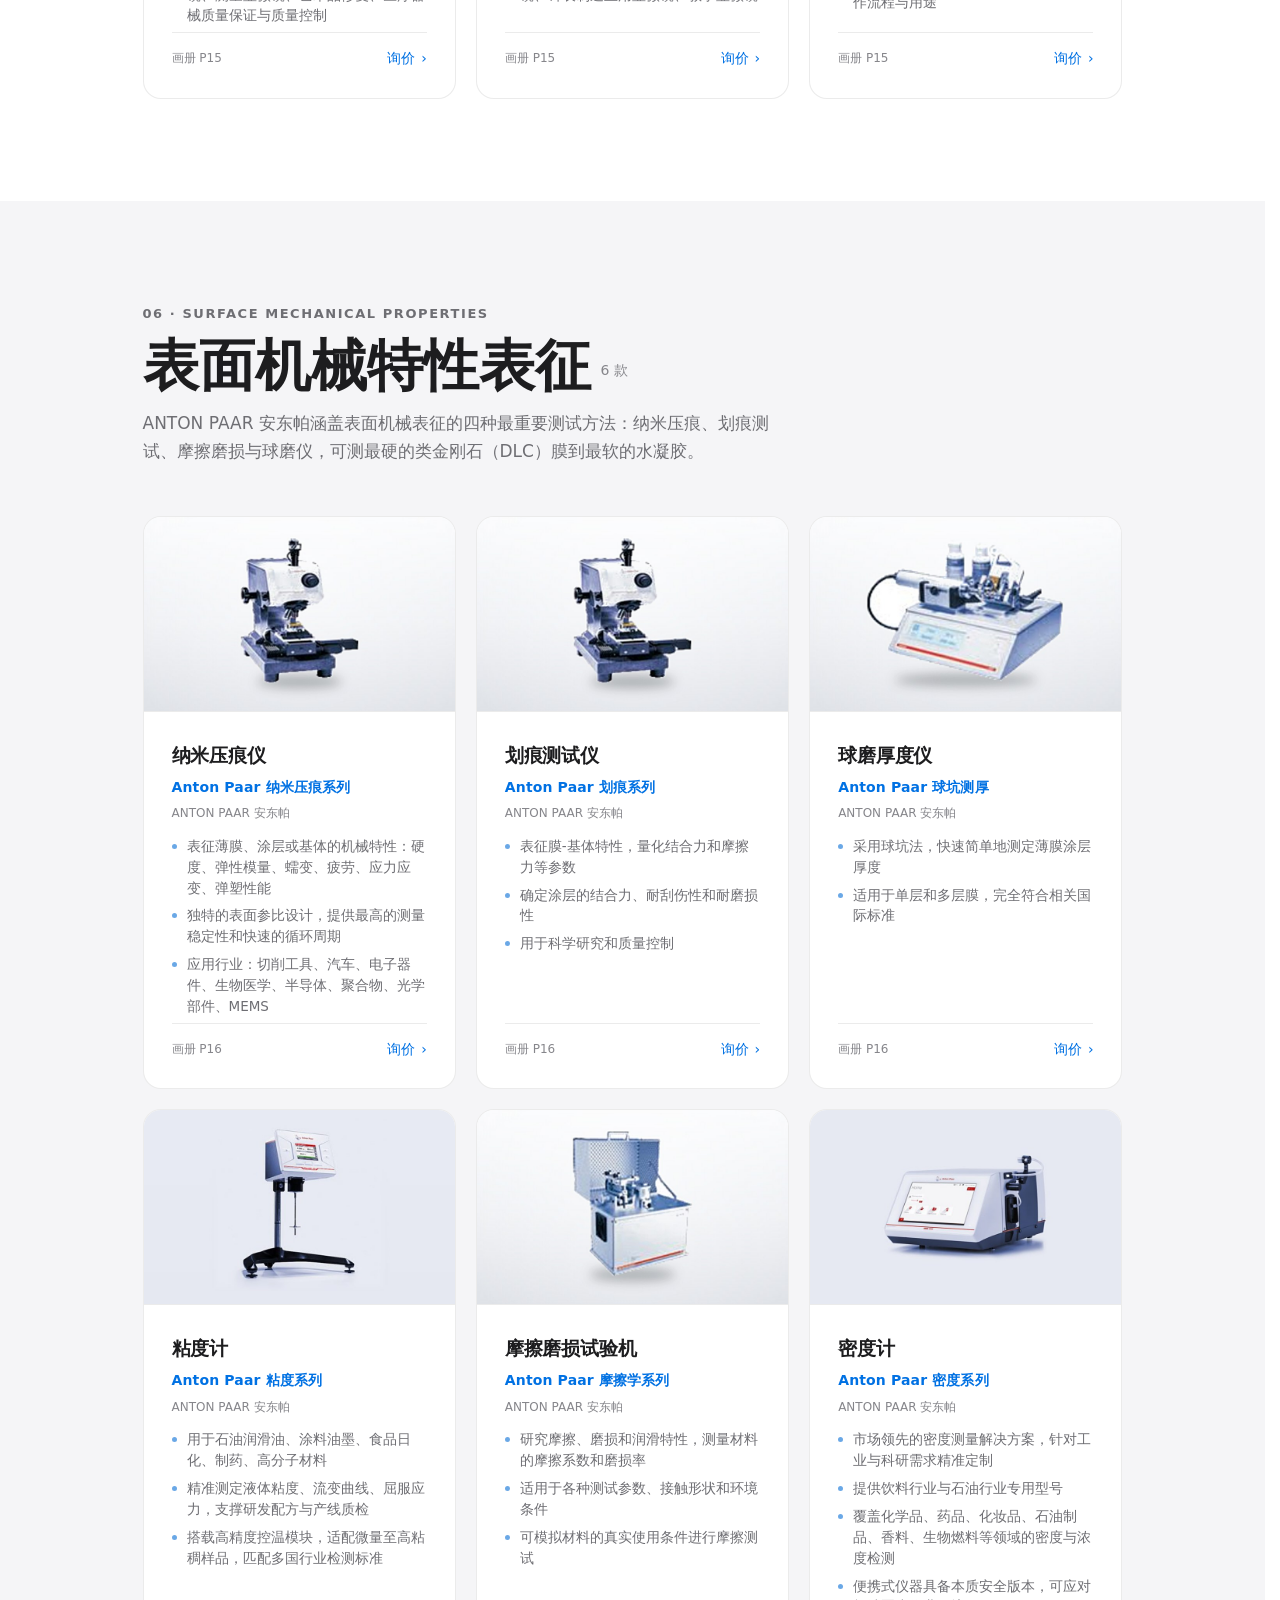
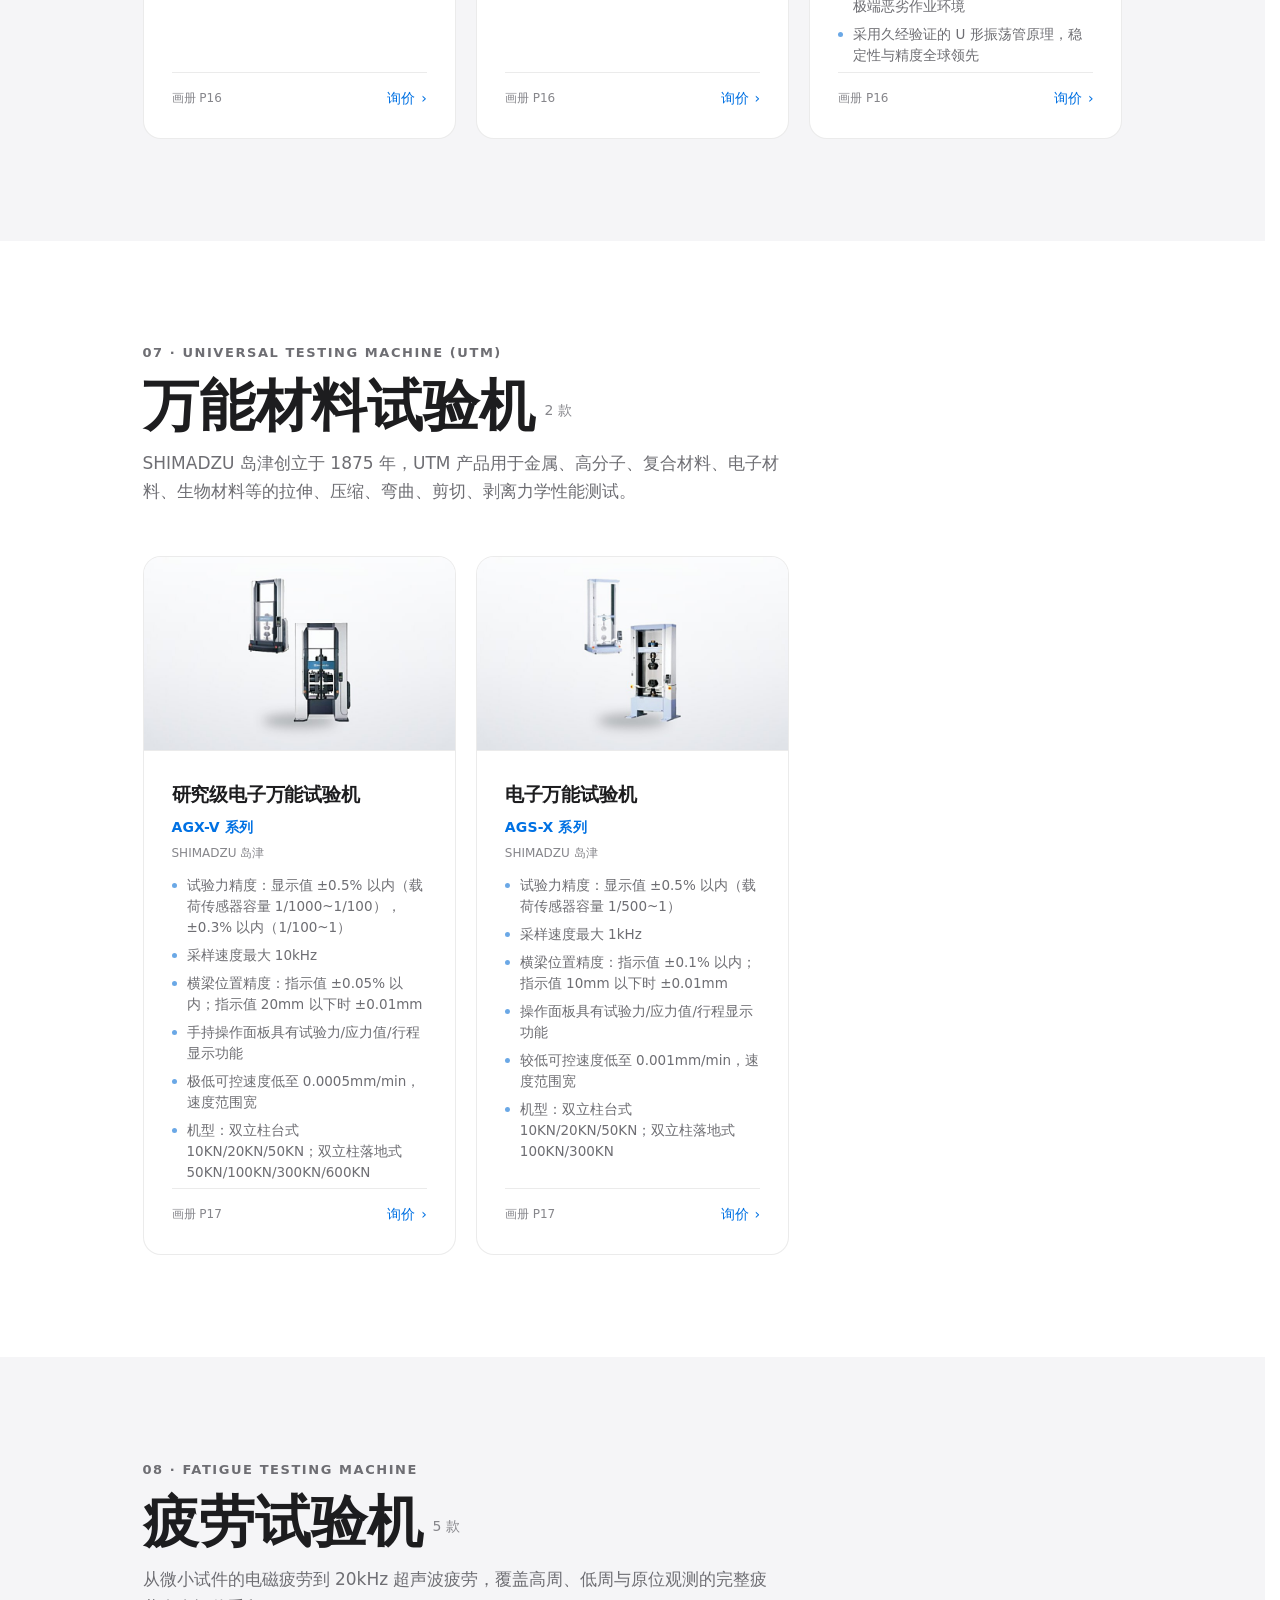
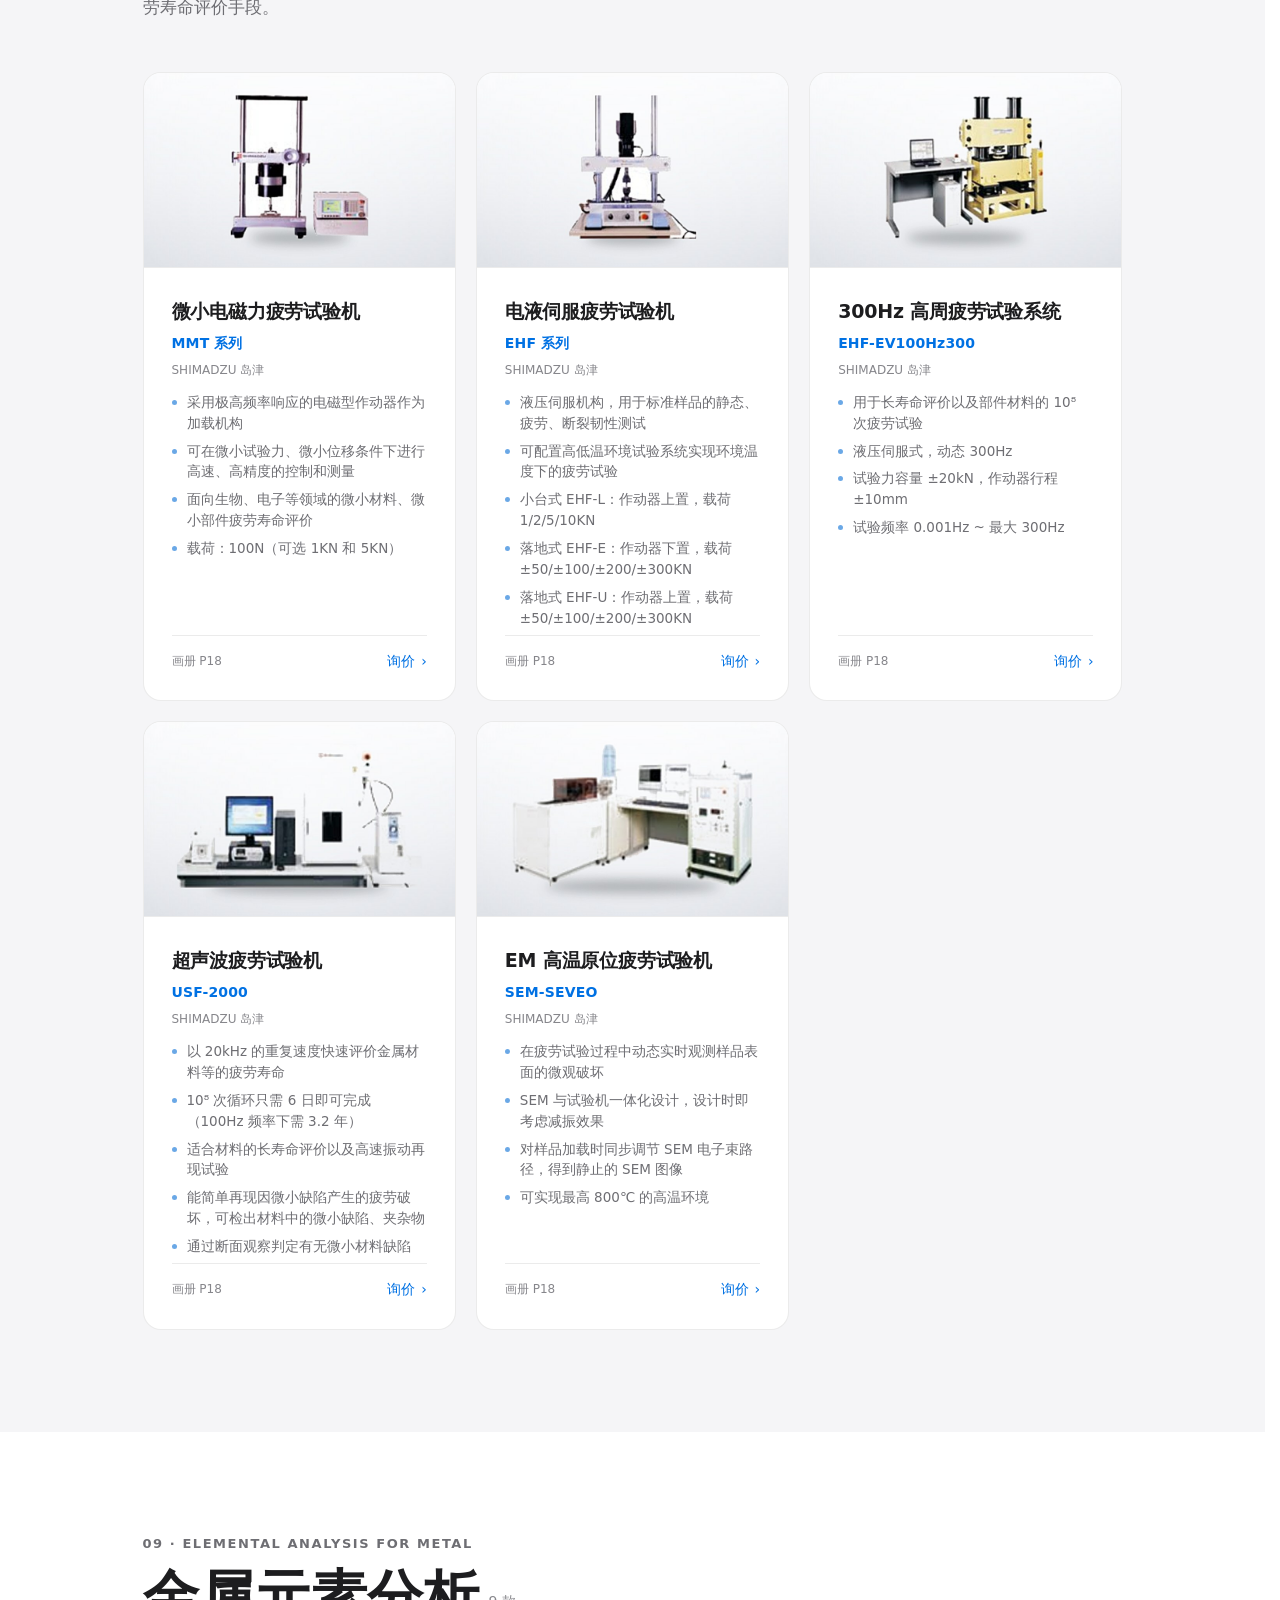
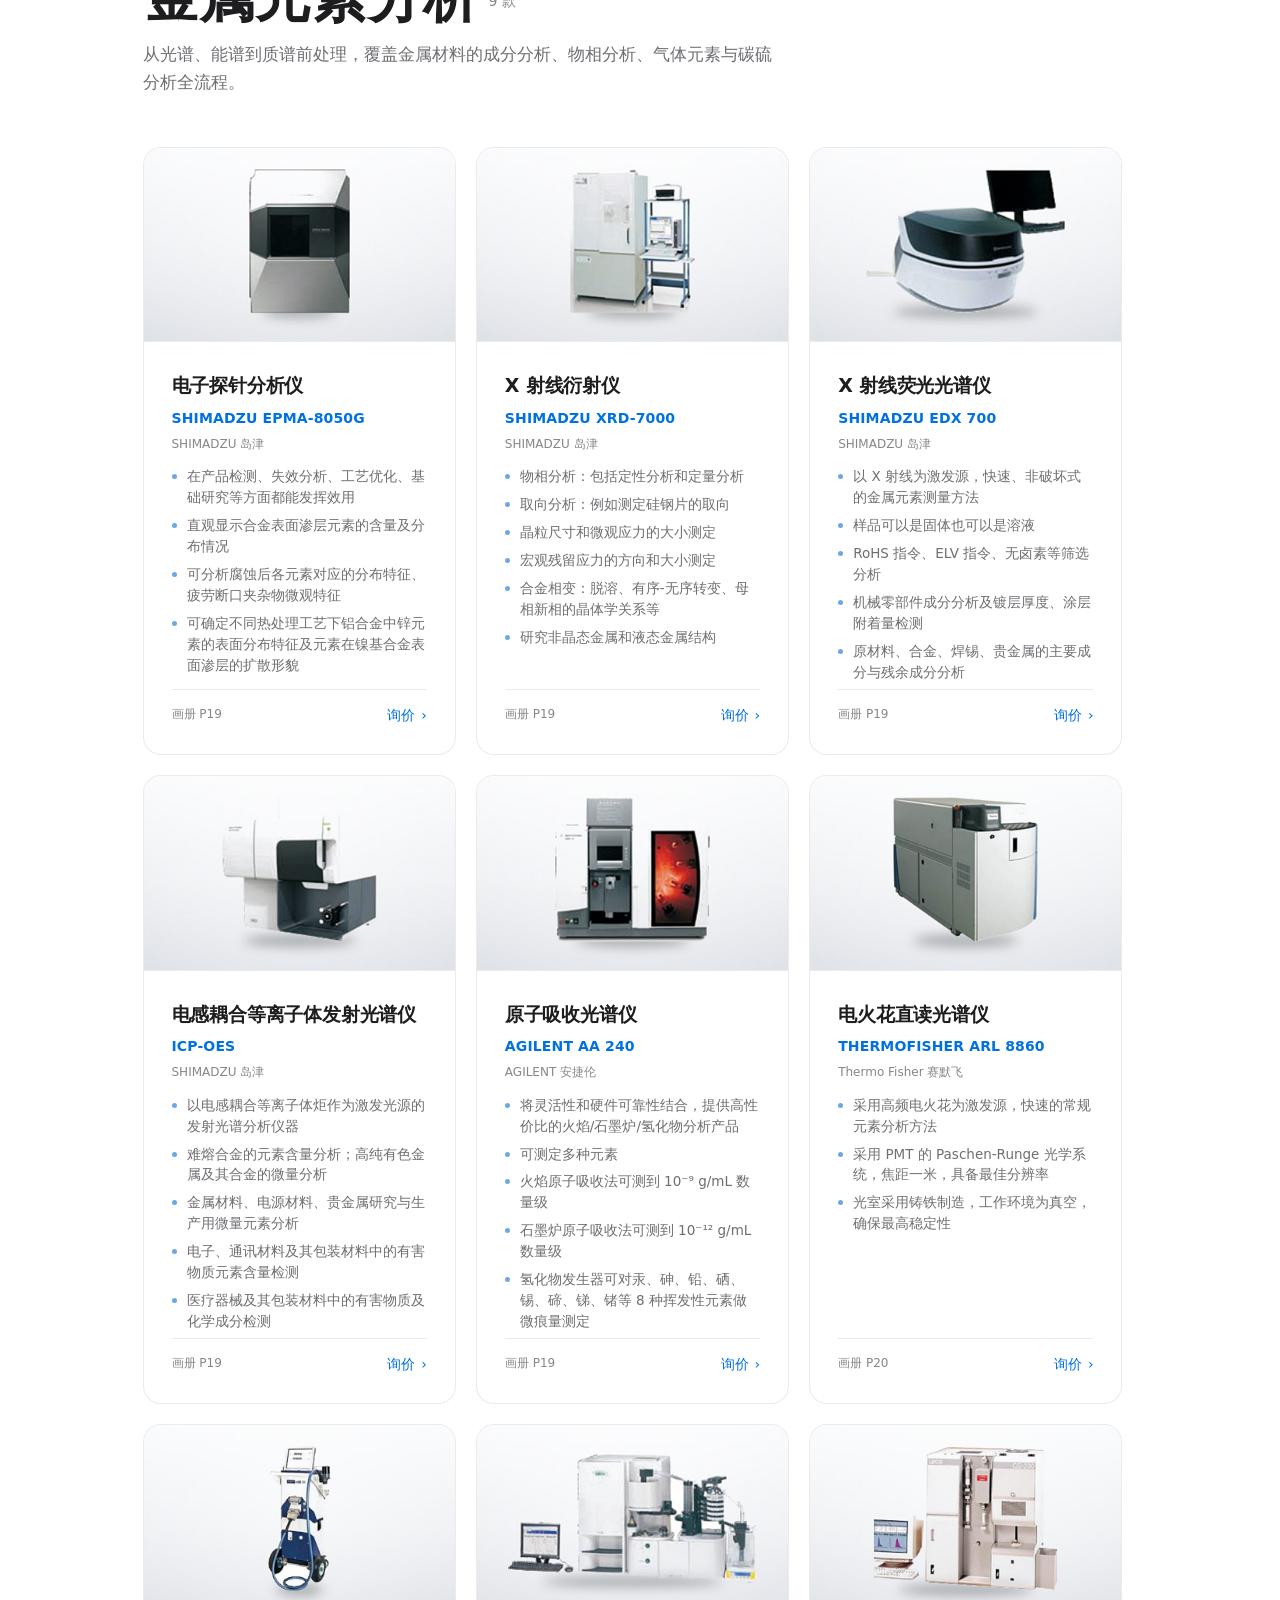
==== commit 9e6d1e34: "Add files via upload" ====
--- a/products.html
+++ b/products.html
@@ -80,7 +80,7 @@
         <p class="menu__tit">重点看这里</p>
         <a class="menu__item" href="index.html#overview">滚动产品展示带<span>往下滚，四类主力机型一帧一帧推给你看</span></a>
         <a class="menu__item" href="index.html#service">四项服务承诺<span>正品 / 选型 / 校准 / 报价，写在合同里</span></a>
-        <a class="menu__item" href="index.html#contact">直接要报价<span>180-1857-9934，常见机型当天出价</span></a>
+        <a class="menu__item" href="index.html#contact">直接要报价<span>159-0053-4029，常见机型当天出价</span></a>
       </div>
     </div>
     <div class="menu__foot">
@@ -185,7 +185,7 @@
       </div>
       <div>
         <p class="menu__tit">联系</p>
-        <a class="menu__item" href="tel:15900534029">180-1857-9934<span>销售热线，批量与特殊规格直接打电话</span></a>
+        <a class="menu__item" href="tel:15900534029">159-0053-4029<span>销售热线，批量与特殊规格直接打电话</span></a>
         <a class="menu__item" href="index.html#contact">周一至周六<span>工作时间来电优先处理</span></a>
       </div>
     </div>
@@ -207,7 +207,7 @@
         <a class="menu__item" href="index.html#gallery">实拍<span>仓库实拍，所见即所得</span></a>
         <a class="menu__item" href="index.html#flow">流程<span>不知道型号，说场景就行</span></a>
         <a class="menu__item" href="index.html#service">服务<span>四项承诺写死在合同里</span></a>
-        <a class="menu__item" href="tel:15900534029">180-1857-9934<span>要报价，直接打电话</span></a>
+        <a class="menu__item" href="tel:15900534029">159-0053-4029<span>要报价，直接打电话</span></a>
       </div>
     </div>
   </div>
@@ -227,7 +227,7 @@
       不确定该用哪一台？把测量对象和量程说清楚，我们在 29 个品牌之间帮你配。
     </p>
     <div class="hero__cta" data-rv style="justify-content:flex-start">
-      <a class="btn" href="tel:15900534029">直接来电 180-1857-9934</a>
+      <a class="btn" href="tel:15900534029">直接来电 159-0053-4029</a>
       <a class="link-arrow" href="index.html">回品牌页 <span class="ar">›</span></a>
     </div>
   </div>
@@ -1919,7 +1919,7 @@
       </div>
     </section>
 
-<div class="wrap"><p class="pc-none" id="pc-none" hidden>画册里没搜到这个关键词：<b id="pc-none-q"></b>。常备型号不止这些，把参数或品牌发过来我们查：<a class="link-arrow" href="tel:15900534029">180-1857-9934 <span class="ar">›</span></a></p></div>
+<div class="wrap"><p class="pc-none" id="pc-none" hidden>画册里没搜到这个关键词：<b id="pc-none-q"></b>。常备型号不止这些，把参数或品牌发过来我们查：<a class="link-arrow" href="tel:15900534029">159-0053-4029 <span class="ar">›</span></a></p></div>
 
 <!-- ============ 收尾询价 ============ -->
 <section class="section section--dark" id="ask">
@@ -1927,7 +1927,7 @@
     <p class="t-eyebrow" data-rv>Need a quote</p>
     <h2 class="t-title" data-rv style="max-width:24ch;margin:0 auto">没找到要的型号？说应用场景就行</h2>
     <p class="t-body" data-rv style="max-width:52ch;margin:14px auto 0">画册里列的只是常备的一部分。把测量对象、量程、精度要求发过来，当天回选型建议和报价。</p>
-    <div class="hero__cta" data-rv style="justify-content:center"><a class="btn" href="tel:15900534029">180-1857-9934</a><a class="btn btn--ghost" href="#top">回到目录顶部</a></div>
+    <div class="hero__cta" data-rv style="justify-content:center"><a class="btn" href="tel:15900534029">159-0053-4029</a><a class="btn btn--ghost" href="#top">回到目录顶部</a></div>
   </div>
 </section>
 
@@ -1939,7 +1939,7 @@
       <div><h5>极曜微科技</h5><ul><li>上海极曜微科技有限公司</li><li>工业检测仪器综合供应商</li><li>上海 · 立足长三角</li></ul></div>
       <div><h5>产品</h5><ul><li><a href="#cat-thermal">红外热成像仪测温系统</a></li><li><a href="#cat-acoustic">声学成像仪检测系统</a></li><li><a href="#cat-electrical">电气测量仪器</a></li><li><a href="#cat-em">电子显微系统</a></li><li><a href="#cat-om">光学显微系统</a></li><li><a href="#ask">全部 101 款</a></li></ul></div>
       <div><h5>服务</h5><ul><li>选型支持</li><li>原厂保修对接</li><li>到期校准与维修</li><li>耗材供应</li></ul></div>
-      <div><h5>联系</h5><ul><li>销售热线 180-1857-9934</li><li>工作时间 周一至周六</li></ul></div>
+      <div><h5>联系</h5><ul><li>销售热线 159-0053-4029</li><li>工作时间 周一至周六</li></ul></div>
     </div>
     <p class="footer__note">
       页面说明：此处仅用于说明经营范围。正式上线前请补齐：ICP 备案号、授权书证明页。主体名称已按营业执照写为「上海极曜微科技有限公司」。
@@ -1954,5 +1954,4 @@
 <script src="js/hover.js"></script>
 <script src="js/products.js"></script>  <!-- 放最后：它要给上面渲染出来的卡片做筛选，依赖 DOM -->
 </body>
-  
 </html>
